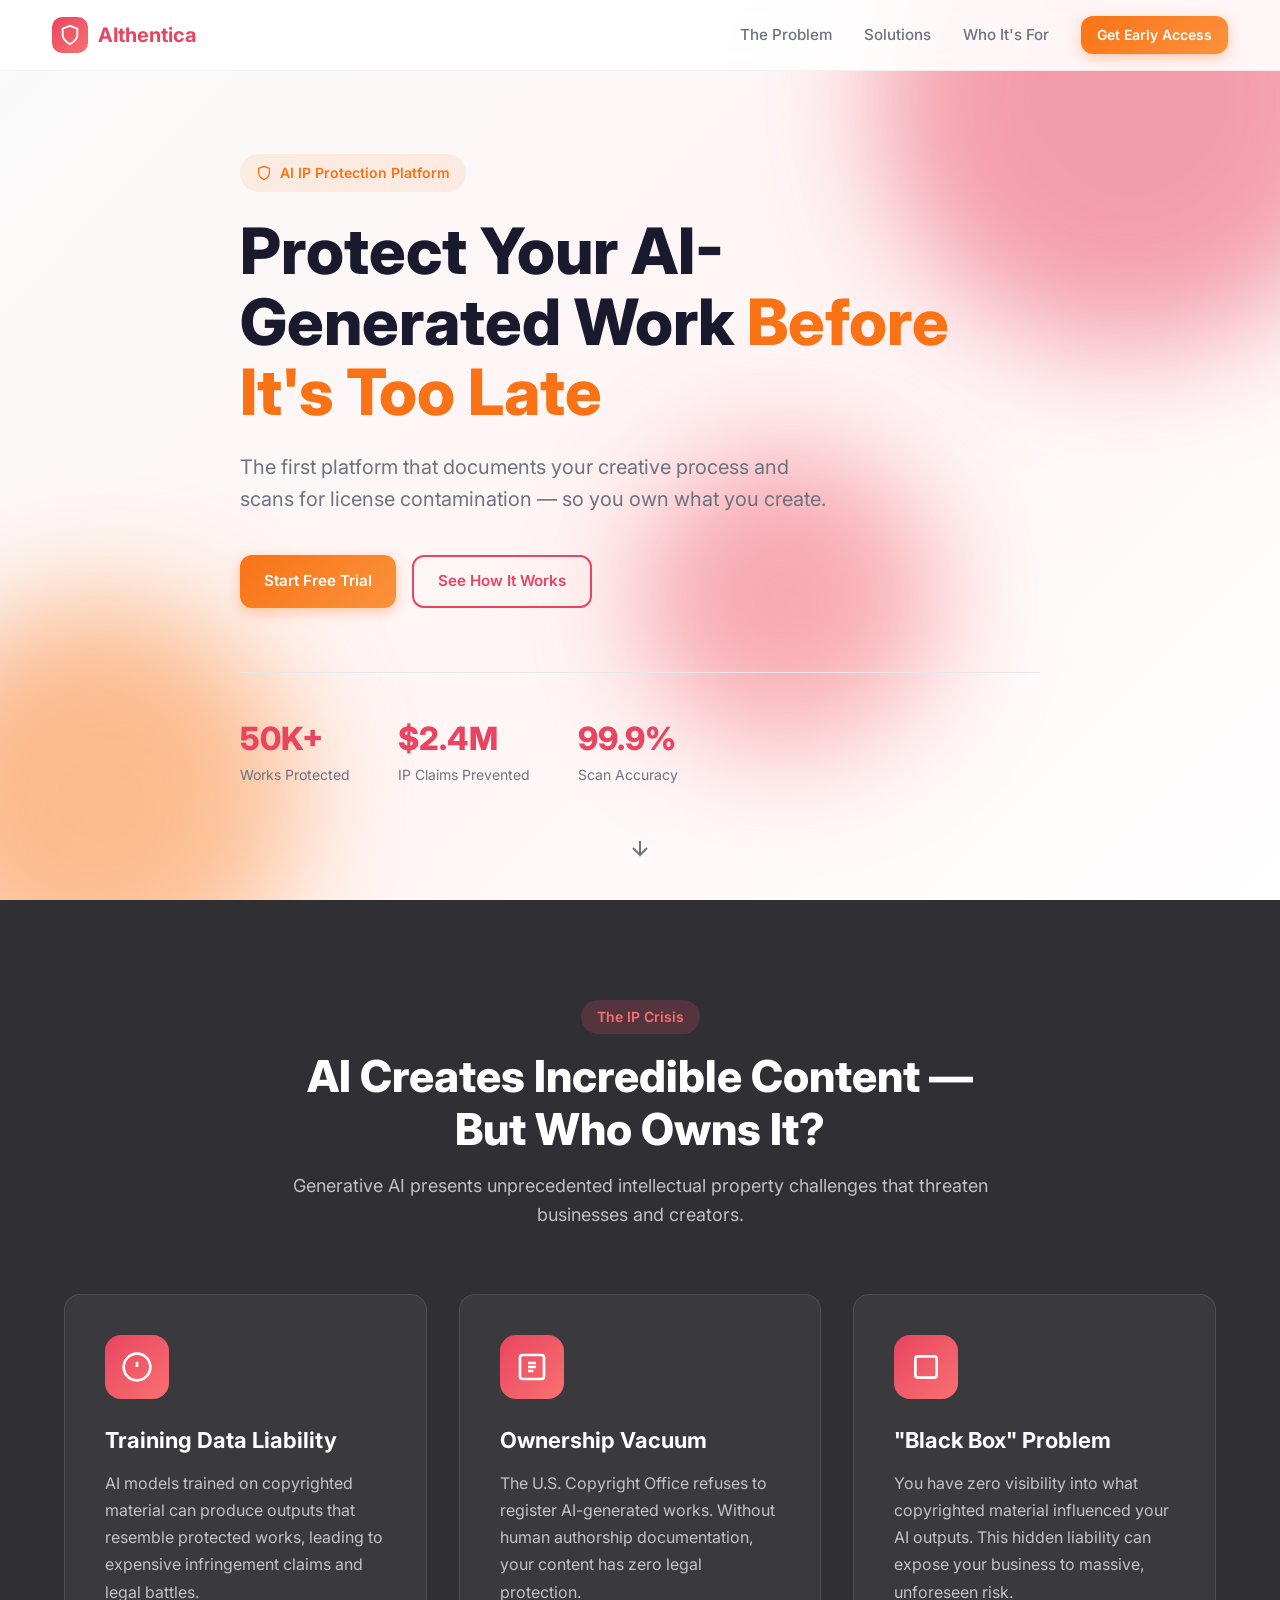
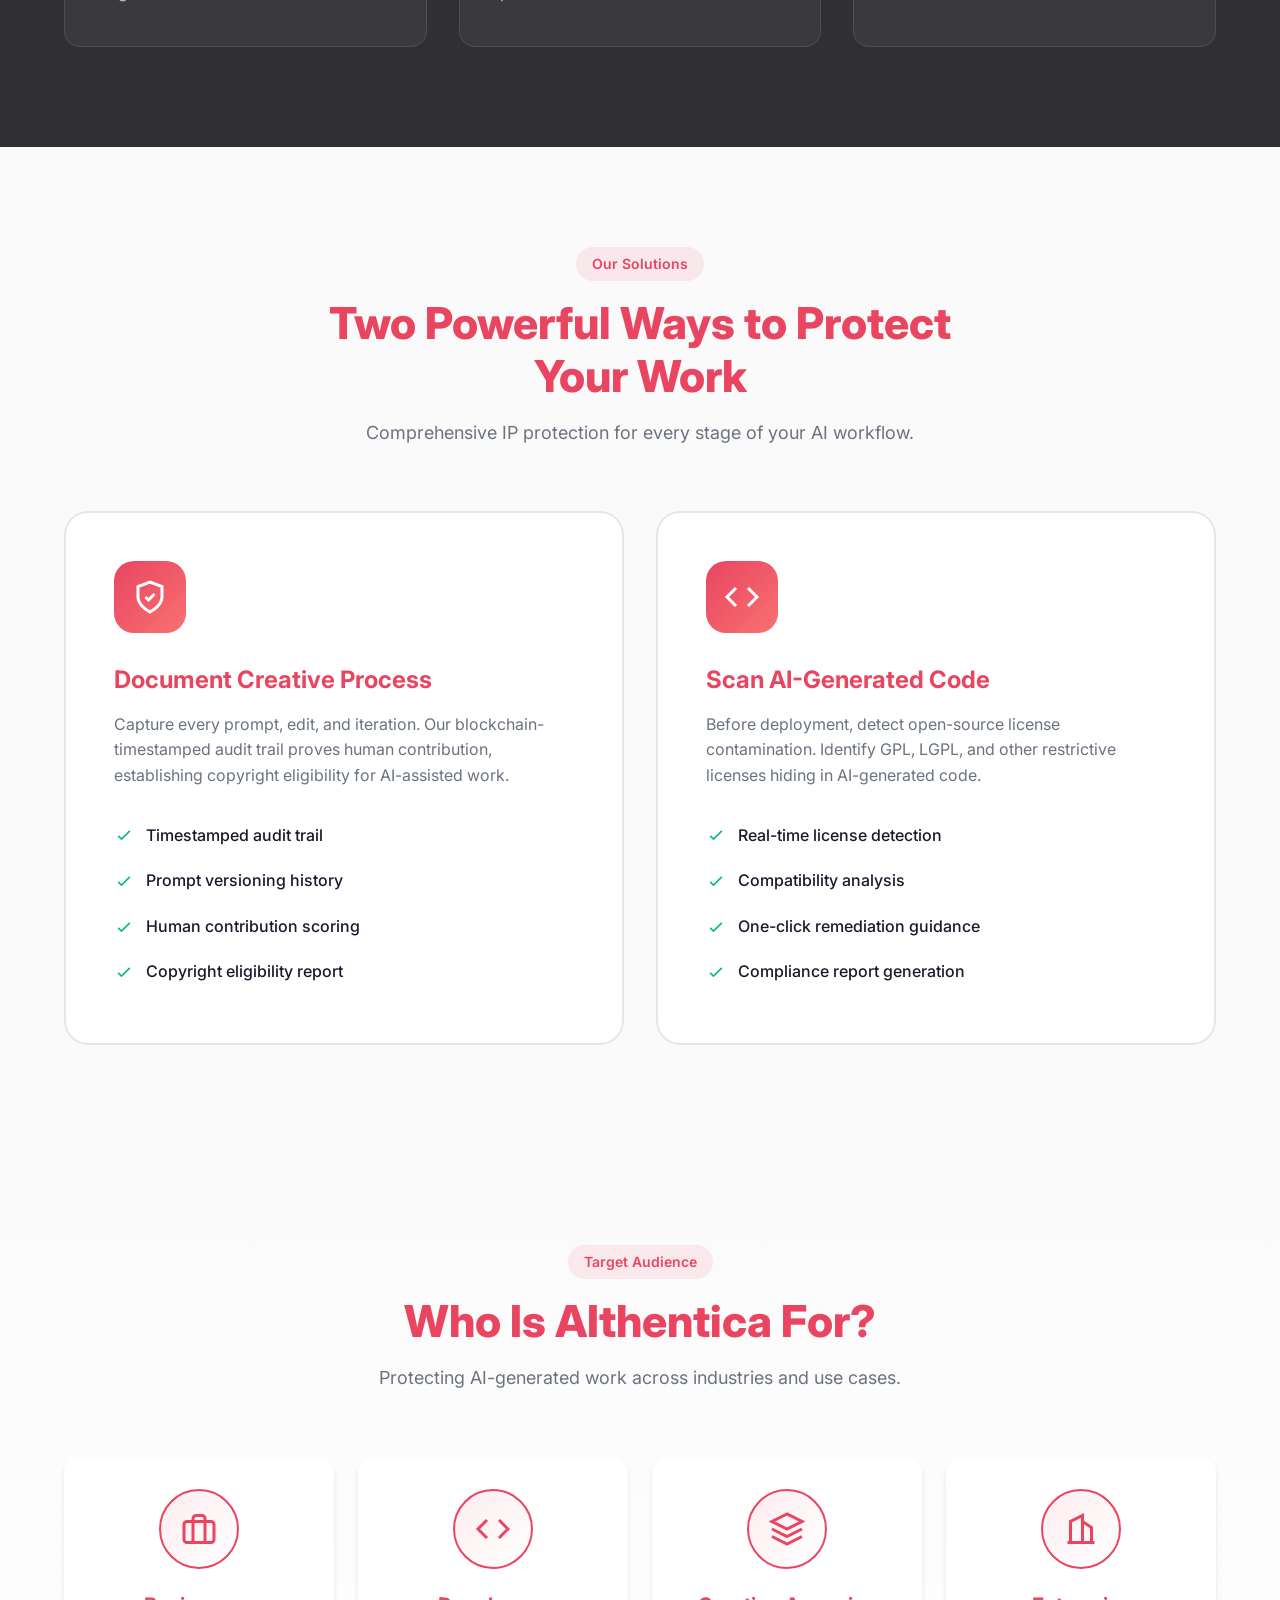
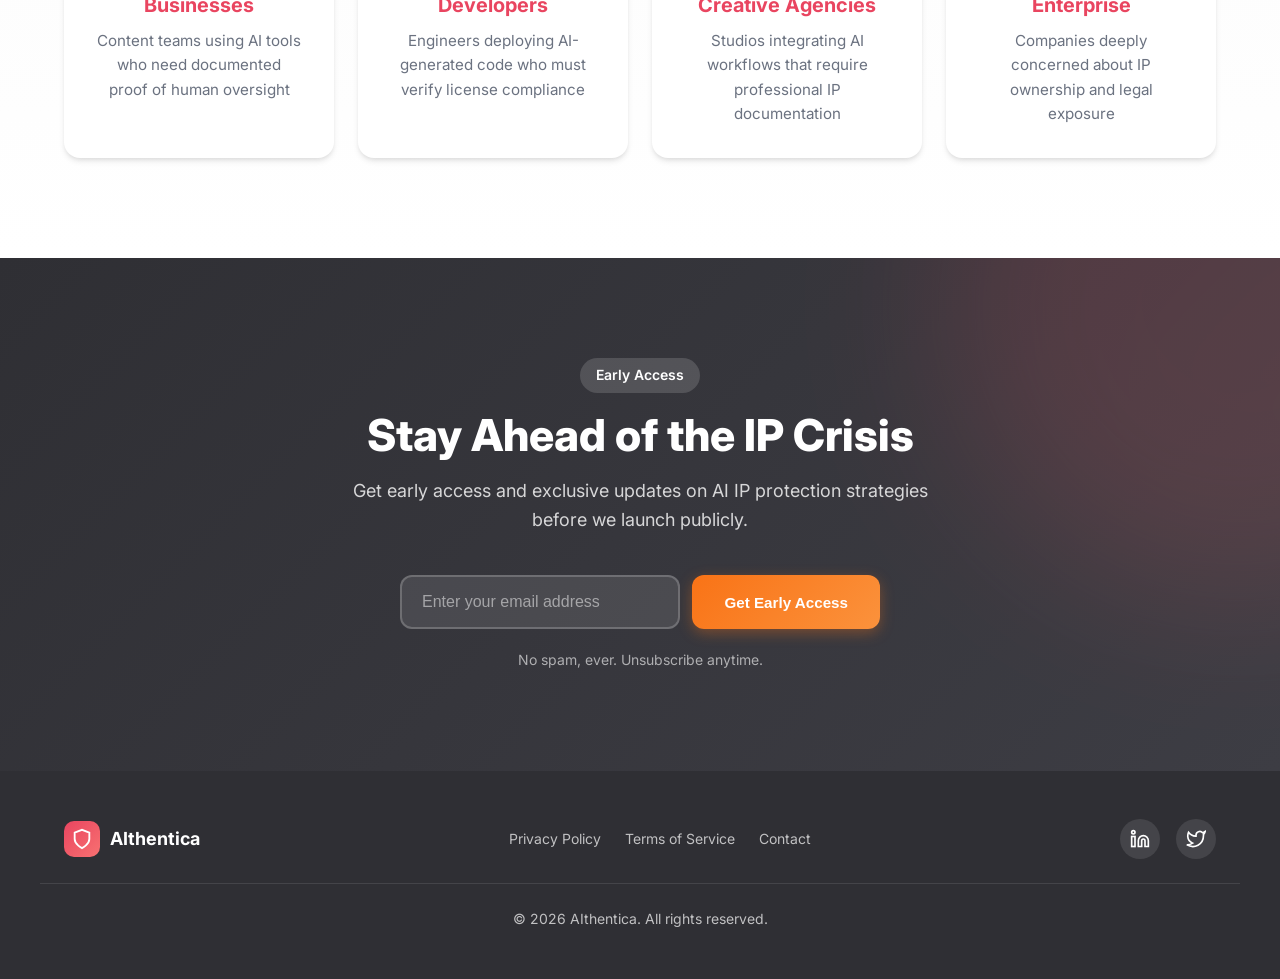
==== index.html @ 1d824475 "Adjust padding in .nav-inner class" ====
<!doctype html>
<html lang="en">
    <head>
        <meta charset="UTF-8" />
        <meta name="viewport" content="width=device-width, initial-scale=1.0" />
        <title>Protect Your AI-Generated Work | AIthentica</title>
        <meta
            name="description"
            content="The first platform that documents your creative process and scans for license contamination - so you own what you create."
        />
        <link rel="preconnect" href="https://fonts.googleapis.com" />
        <link rel="preconnect" href="https://fonts.gstatic.com" crossorigin />
        <link
            href="https://fonts.googleapis.com/css2?family=Inter:wght@400;500;600;700;800&display=swap"
            rel="stylesheet"
        />
        <style>
            *,
            *::before,
            *::after {
                margin: 0;
                padding: 0;
                box-sizing: border-box;
            }

            :root {
                --primary: #e94560;
                --secondary: #f97316;
                --accent: #f97316;
                --accent-hover: #ea580c;
                --accent-light: rgba(249, 115, 22, 0.1);
                --bg: #fafafa;
                --bg-alt: #2f2f34;
                --surface: #ffffff;
                --text: #1a1a2e;
                --text-secondary: #6b7280;
                --success: #10b981;
                --gray-100: #f3f4f6;
                --gray-200: #e5e7eb;
                --gray-300: #d1d5db;
                --shadow-sm: 0 1px 2px rgba(0, 0, 0, 0.05);
                --shadow-md:
                    0 4px 6px -1px rgba(0, 0, 0, 0.1),
                    0 2px 4px -1px rgba(0, 0, 0, 0.06);
                --shadow-lg:
                    0 10px 15px -3px rgba(0, 0, 0, 0.1),
                    0 4px 6px -2px rgba(0, 0, 0, 0.05);
                --shadow-xl:
                    0 20px 25px -5px rgba(0, 0, 0, 0.1),
                    0 10px 10px -5px rgba(0, 0, 0, 0.04);
                --radius: 12px;
                --radius-lg: 16px;
                --radius-xl: 24px;
            }

            html {
                scroll-behavior: smooth;
            }

            body {
                font-family:
                    "Inter",
                    system-ui,
                    -apple-system,
                    sans-serif;
                background: var(--bg);
                color: var(--text);
                line-height: 1.6;
                overflow-x: hidden;
            }

            .container {
                max-width: 1200px;
                margin: 0 auto;
                padding: 0 24px;
            }

            /* Navigation */
            .nav {
                position: fixed;
                top: 0;
                left: 0;
                right: 0;
                z-index: 100;
                background: rgba(255, 255, 255, 0.9);
                backdrop-filter: blur(10px);
                border-bottom: 1px solid rgba(0, 0, 0, 0.05);
                transition: all 0.3s ease;
            }

            .nav.scrolled {
                box-shadow: var(--shadow-md);
            }

            .nav-inner {
                display: flex;
                align-items: center;
                justify-content: space-between;
                padding: 16px 12px;
            }

            .logo {
                display: flex;
                align-items: center;
                gap: 10px;
                font-weight: 700;
                font-size: 1.25rem;
                color: var(--primary);
                text-decoration: none;
            }

            .logo-icon {
                width: 36px;
                height: 36px;
                background: linear-gradient(135deg, #e94560, #f87171);
                border-radius: 10px;
                display: flex;
                align-items: center;
                justify-content: center;
            }

            .logo-icon svg {
                width: 22px;
                height: 22px;
                color: white;
            }

            .nav-links {
                display: flex;
                align-items: center;
                gap: 32px;
            }

            .nav-link {
                color: var(--text-secondary);
                text-decoration: none;
                font-weight: 500;
                font-size: 0.95rem;
                transition: color 0.2s;
            }

            .nav-link:hover {
                color: var(--primary);
            }

            .btn {
                display: inline-flex;
                align-items: center;
                justify-content: center;
                gap: 8px;
                padding: 12px 24px;
                border-radius: var(--radius);
                font-weight: 600;
                font-size: 0.95rem;
                text-decoration: none;
                cursor: pointer;
                border: none;
                transition: all 0.2s ease;
            }

            .btn-primary {
                background: linear-gradient(135deg, #f97316, #fb923c);
                color: white;
                box-shadow: 0 4px 14px rgba(249, 115, 22, 0.35);
            }

            .btn-primary:hover {
                background: linear-gradient(135deg, #ea580c, #f97316);
                transform: translateY(-2px);
                box-shadow: 0 6px 20px rgba(249, 115, 22, 0.4);
            }

            .btn-secondary {
                background: transparent;
                color: #e94560;
                border: 2px solid #e94560;
            }

            .btn-secondary:hover {
                background: #e94560;
                color: white;
            }

            .btn-sm {
                padding: 8px 16px;
                font-size: 0.875rem;
            }

            /* Hero Section */
            .hero {
                min-height: 100vh;
                display: flex;
                align-items: center;
                position: relative;
                padding: 120px 0 80px;
                background: linear-gradient(
                    135deg,
                    var(--bg) 0%,
                    #fff5f5 50%,
                    #fff 100%
                );
                overflow: hidden;
            }

            .hero-bg-shapes {
                position: absolute;
                inset: 0;
                overflow: hidden;
                pointer-events: none;
            }

            .hero-shape {
                position: absolute;
                border-radius: 50%;
                filter: blur(60px);
                opacity: 0.5;
                animation: float 8s ease-in-out infinite;
            }

            .hero-shape-1 {
                width: 500px;
                height: 500px;
                background: #e94560;
                top: -150px;
                right: -100px;
                animation-delay: 0s;
            }

            .hero-shape-2 {
                width: 400px;
                height: 400px;
                background: linear-gradient(135deg, #f97316, #fb923c);
                bottom: -100px;
                left: -100px;
                animation-delay: -4s;
            }

            .hero-shape-3 {
                width: 300px;
                height: 300px;
                background: linear-gradient(135deg, #e94560, #f87171);
                top: 50%;
                left: 50%;
                animation-delay: -2s;
            }

            @keyframes float {
                0%,
                100% {
                    transform: translate(0, 0) scale(1);
                }
                50% {
                    transform: translate(20px, -20px) scale(1.05);
                }
            }

            .hero-content {
                position: relative;
                z-index: 1;
                max-width: 800px;
            }

            .hero-badge {
                display: inline-flex;
                align-items: center;
                gap: 8px;
                padding: 8px 16px;
                background: rgba(249, 115, 22, 0.1);
                color: #f97316;
                border-radius: 100px;
                font-weight: 600;
                font-size: 0.875rem;
                margin-bottom: 24px;
            }

            .hero-title {
                font-size: clamp(2.5rem, 5vw, 4rem);
                font-weight: 800;
                line-height: 1.1;
                margin-bottom: 24px;
                color: var(--text);
            }

            .hero-title .highlight {
                color: #f97316;
                position: relative;
            }

            .hero-subtitle {
                font-size: 1.25rem;
                color: var(--text-secondary);
                margin-bottom: 40px;
                max-width: 600px;
            }

            .hero-actions {
                display: flex;
                gap: 16px;
                flex-wrap: wrap;
            }

            .hero-stats {
                display: flex;
                gap: 48px;
                margin-top: 64px;
                padding-top: 40px;
                border-top: 1px solid var(--gray-200);
            }

            .stat {
                text-align: left;
            }

            .stat-value {
                font-size: 2rem;
                font-weight: 800;
                color: var(--primary);
            }

            .stat-label {
                font-size: 0.875rem;
                color: var(--text-secondary);
            }

            .scroll-indicator {
                position: absolute;
                bottom: 40px;
                left: 50%;
                transform: translateX(-50%);
                display: flex;
                flex-direction: column;
                align-items: center;
                gap: 8px;
                color: var(--text-secondary);
                font-size: 0.875rem;
                animation: bounce 2s infinite;
            }

            @keyframes bounce {
                0%,
                100% {
                    transform: translateX(-50%) translateY(0);
                }
                50% {
                    transform: translateX(-50%) translateY(10px);
                }
            }

            /* Section Styles */
            .section {
                padding: 100px 0;
            }

            .section-header {
                text-align: center;
                max-width: 700px;
                margin: 0 auto 64px;
            }

            .section-label {
                display: inline-block;
                padding: 6px 16px;
                background: rgba(233, 69, 96, 0.1);
                color: #e94560;
                border-radius: 100px;
                font-weight: 600;
                font-size: 0.875rem;
                margin-bottom: 16px;
            }

            .section-title {
                font-size: clamp(2rem, 4vw, 2.75rem);
                font-weight: 800;
                color: var(--primary);
                margin-bottom: 16px;
                line-height: 1.2;
            }

            .section-desc {
                font-size: 1.125rem;
                color: var(--text-secondary);
            }

            /* Problem Section */
            .problems-section {
                background: var(--bg-alt);
                color: white;
            }

            .problems-section .section-label {
                background: rgba(233, 69, 96, 0.2);
                color: #f87171;
            }

            .problems-section .section-title {
                color: white;
            }

            .problems-section .section-desc {
                color: rgba(255, 255, 255, 0.7);
            }

            .problems-grid {
                display: grid;
                grid-template-columns: repeat(auto-fit, minmax(300px, 1fr));
                gap: 32px;
            }

            .problem-card {
                background: rgba(255, 255, 255, 0.05);
                border: 1px solid rgba(255, 255, 255, 0.1);
                border-radius: var(--radius-lg);
                padding: 40px;
                transition: all 0.3s ease;
            }

            .problem-card:hover {
                background: rgba(255, 255, 255, 0.1);
                transform: translateY(-4px);
            }

            .problem-icon {
                width: 64px;
                height: 64px;
                background: linear-gradient(135deg, #e94560, #f87171);
                border-radius: 16px;
                display: flex;
                align-items: center;
                justify-content: center;
                margin-bottom: 24px;
            }

            .problem-icon svg {
                width: 32px;
                height: 32px;
                color: white;
            }

            .problem-card h3 {
                font-size: 1.375rem;
                font-weight: 700;
                margin-bottom: 12px;
            }

            .problem-card p {
                color: rgba(255, 255, 255, 0.7);
                font-size: 1rem;
                line-height: 1.7;
            }

            /* Solution Section */
            .solutions-grid {
                display: grid;
                grid-template-columns: repeat(auto-fit, minmax(480px, 1fr));
                gap: 32px;
            }

            .solution-card {
                background: var(--surface);
                border: 2px solid var(--gray-200);
                border-radius: var(--radius-xl);
                padding: 48px;
                transition: all 0.3s ease;
            }

            .solution-card:hover {
                border-color: #e94560;
                transform: translateY(-4px);
                box-shadow: var(--shadow-xl);
            }

            .solution-icon {
                width: 72px;
                height: 72px;
                background: linear-gradient(135deg, #e94560, #f87171);
                border-radius: 20px;
                display: flex;
                align-items: center;
                justify-content: center;
                margin-bottom: 28px;
            }

            .solution-icon svg {
                width: 36px;
                height: 36px;
                color: white;
            }

            .solution-card h3 {
                font-size: 1.5rem;
                font-weight: 700;
                color: var(--primary);
                margin-bottom: 12px;
            }

            .solution-card > p {
                color: var(--text-secondary);
                font-size: 1rem;
                margin-bottom: 24px;
            }

            .solution-features {
                list-style: none;
            }

            .solution-features li {
                display: flex;
                align-items: center;
                gap: 12px;
                padding: 10px 0;
                color: var(--text);
                font-weight: 500;
            }

            .solution-features li svg {
                width: 20px;
                height: 20px;
                color: var(--success);
                flex-shrink: 0;
            }

            /* Who It's For Section */
            .audience-section {
                background: linear-gradient(180deg, var(--bg) 0%, #fff 100%);
            }

            .audience-grid {
                display: grid;
                grid-template-columns: repeat(auto-fit, minmax(250px, 1fr));
                gap: 24px;
            }

            .audience-card {
                background: var(--surface);
                border-radius: var(--radius-lg);
                padding: 32px;
                text-align: center;
                box-shadow: var(--shadow-md);
                transition: all 0.3s ease;
            }

            .audience-card:hover {
                transform: translateY(-4px);
                box-shadow: var(--shadow-xl);
            }

            .audience-icon {
                width: 80px;
                height: 80px;
                background: linear-gradient(
                    135deg,
                    rgba(233, 69, 96, 0.1),
                    #fff
                );
                border-radius: 50%;
                display: flex;
                align-items: center;
                justify-content: center;
                margin: 0 auto 20px;
                border: 2px solid #e94560;
            }

            .audience-icon svg {
                width: 36px;
                height: 36px;
                color: #e94560;
            }

            .audience-card h3 {
                font-size: 1.25rem;
                font-weight: 700;
                color: var(--primary);
                margin-bottom: 8px;
            }

            .audience-card p {
                color: var(--text-secondary);
                font-size: 0.95rem;
            }

            /* Subscription Section */
            .subscription-section {
                background: linear-gradient(
                    135deg,
                    var(--bg-alt) 0%,
                    #3d3d44 100%
                );
                color: white;
                position: relative;
                overflow: hidden;
            }

            .subscription-section::before {
                content: "";
                position: absolute;
                top: -50%;
                right: -20%;
                width: 600px;
                height: 600px;
                background: linear-gradient(135deg, #e94560, #f87171);
                border-radius: 50%;
                opacity: 0.15;
                filter: blur(80px);
            }

            .subscription-content {
                position: relative;
                z-index: 1;
                max-width: 600px;
                margin: 0 auto;
                text-align: center;
            }

            .subscription-section .section-title {
                color: white;
            }

            .subscription-section .section-desc {
                color: rgba(255, 255, 255, 0.8);
                margin-bottom: 40px;
            }

            .subscribe-form {
                display: flex;
                gap: 12px;
                max-width: 480px;
                margin: 0 auto 20px;
            }

            .subscribe-form input {
                flex: 1;
                padding: 16px 20px;
                border: 2px solid rgba(255, 255, 255, 0.2);
                border-radius: var(--radius);
                background: rgba(255, 255, 255, 0.1);
                color: white;
                font-size: 1rem;
                outline: none;
                transition: all 0.2s;
            }

            .subscribe-form input::placeholder {
                color: rgba(255, 255, 255, 0.5);
            }

            .subscribe-form input:focus {
                border-color: #e94560;
                background: rgba(255, 255, 255, 0.15);
            }

            .subscribe-form button {
                padding: 16px 32px;
                white-space: nowrap;
            }

            .privacy-note {
                font-size: 0.875rem;
                color: rgba(255, 255, 255, 0.6);
            }

            .form-success {
                display: none;
                align-items: center;
                justify-content: center;
                gap: 12px;
                padding: 20px;
                background: rgba(16, 185, 129, 0.2);
                border-radius: var(--radius);
                color: var(--success);
                font-weight: 600;
            }

            .form-success.show {
                display: flex;
            }

            .form-success svg {
                width: 24px;
                height: 24px;
            }

            /* Footer */
            .footer {
                background: var(--bg-alt);
                color: rgba(255, 255, 255, 0.7);
                padding: 48px 0;
            }

            .footer-inner {
                display: flex;
                align-items: center;
                justify-content: space-between;
                flex-wrap: wrap;
                gap: 24px;
            }

            .footer-logo {
                display: flex;
                align-items: center;
                gap: 10px;
                font-weight: 700;
                font-size: 1.125rem;
                color: white;
            }

            .footer-links {
                display: flex;
                gap: 24px;
            }

            .footer-links a {
                color: rgba(255, 255, 255, 0.7);
                text-decoration: none;
                font-size: 0.875rem;
                transition: color 0.2s;
            }

            .footer-links a:hover {
                color: white;
            }

            .social-links {
                display: flex;
                gap: 16px;
            }

            .social-links a {
                width: 40px;
                height: 40px;
                border-radius: 50%;
                background: rgba(255, 255, 255, 0.1);
                display: flex;
                align-items: center;
                justify-content: center;
                color: white;
                transition: all 0.2s;
            }

            .social-links a:hover {
                background: linear-gradient(135deg, #e94560, #f87171);
                transform: translateY(-2px);
            }

            .social-links svg {
                width: 20px;
                height: 20px;
            }

            /* Animations */
            .fade-in {
                opacity: 0;
                transform: translateY(30px);
                transition:
                    opacity 0.6s ease,
                    transform 0.6s ease;
            }

            .fade-in.visible {
                opacity: 1;
                transform: translateY(0);
            }

            .stagger-1 {
                transition-delay: 0.1s;
            }
            .stagger-2 {
                transition-delay: 0.2s;
            }
            .stagger-3 {
                transition-delay: 0.3s;
            }
            .stagger-4 {
                transition-delay: 0.4s;
            }

            /* Responsive */
            @media (max-width: 768px) {
                .nav-links {
                    display: none;
                }

                .hero-stats {
                    flex-direction: column;
                    gap: 24px;
                }

                .hero-actions {
                    flex-direction: column;
                }

                .solutions-grid {
                    grid-template-columns: 1fr;
                }

                .subscribe-form {
                    flex-direction: column;
                }

                .footer-inner {
                    flex-direction: column;
                    text-align: center;
                }

                .section {
                    padding: 60px 0;
                }
            }

            @media (prefers-reduced-motion: reduce) {
                *,
                *::before,
                *::after {
                    animation-duration: 0.01ms !important;
                    animation-iteration-count: 1 !important;
                    transition-duration: 0.01ms !important;
                }
            }
        </style>
    </head>
    <body>
        <!-- Navigation -->
        <nav class="nav" id="nav">
            <div class="container nav-inner">
                <a href="#" class="logo">
                    <div class="logo-icon">
                        <svg
                            viewBox="0 0 24 24"
                            fill="none"
                            stroke="currentColor"
                            stroke-width="2"
                        >
                            <path
                                d="M12 22s8-4 8-10V5l-8-3-8 3v7c0 6 8 10 8 10z"
                            />
                        </svg>
                    </div>
                    <span>AIthentica</span>
                </a>
                <div class="nav-links">
                    <a href="#problems" class="nav-link">The Problem</a>
                    <a href="#solutions" class="nav-link">Solutions</a>
                    <a href="#audience" class="nav-link">Who It's For</a>
                    <a href="#subscribe" class="btn btn-primary btn-sm"
                        >Get Early Access</a
                    >
                </div>
            </div>
        </nav>

        <!-- Hero Section -->
        <section class="hero">
            <div class="hero-bg-shapes">
                <div class="hero-shape hero-shape-1"></div>
                <div class="hero-shape hero-shape-2"></div>
                <div class="hero-shape hero-shape-3"></div>
            </div>
            <div class="container">
                <div class="hero-content">
                    <div class="hero-badge fade-in">
                        <svg
                            width="16"
                            height="16"
                            viewBox="0 0 24 24"
                            fill="none"
                            stroke="currentColor"
                            stroke-width="2"
                        >
                            <path
                                d="M12 22s8-4 8-10V5l-8-3-8 3v7c0 6 8 10 8 10z"
                            />
                        </svg>
                        AI IP Protection Platform
                    </div>
                    <h1 class="hero-title fade-in stagger-1">
                        Protect Your AI-Generated Work
                        <span class="highlight">Before It's Too Late</span>
                    </h1>
                    <p class="hero-subtitle fade-in stagger-2">
                        The first platform that documents your creative process
                        and scans for license contamination — so you own what
                        you create.
                    </p>
                    <div class="hero-actions fade-in stagger-3">
                        <a href="#subscribe" class="btn btn-primary"
                            >Start Free Trial</a
                        >
                        <a href="#solutions" class="btn btn-secondary"
                            >See How It Works</a
                        >
                    </div>
                    <div class="hero-stats fade-in stagger-4">
                        <div class="stat">
                            <div class="stat-value">50K+</div>
                            <div class="stat-label">Works Protected</div>
                        </div>
                        <div class="stat">
                            <div class="stat-value">$2.4M</div>
                            <div class="stat-label">IP Claims Prevented</div>
                        </div>
                        <div class="stat">
                            <div class="stat-value">99.9%</div>
                            <div class="stat-label">Scan Accuracy</div>
                        </div>
                    </div>
                </div>
            </div>
            <div class="scroll-indicator">
                <svg
                    width="24"
                    height="24"
                    viewBox="0 0 24 24"
                    fill="none"
                    stroke="currentColor"
                    stroke-width="2"
                >
                    <path d="M12 5v14M5 12l7 7 7-7" />
                </svg>
            </div>
        </section>

        <!-- Problem Section -->
        <section class="section problems-section" id="problems">
            <div class="container">
                <div class="section-header">
                    <span class="section-label">The IP Crisis</span>
                    <h2 class="section-title">
                        AI Creates Incredible Content — But Who Owns It?
                    </h2>
                    <p class="section-desc">
                        Generative AI presents unprecedented intellectual
                        property challenges that threaten businesses and
                        creators.
                    </p>
                </div>
                <div class="problems-grid">
                    <div class="problem-card fade-in stagger-1">
                        <div class="problem-icon">
                            <svg
                                viewBox="0 0 24 24"
                                fill="none"
                                stroke="currentColor"
                                stroke-width="2"
                            >
                                <circle cx="12" cy="12" r="10" />
                                <path d="M12 8v4M12 16h.01" />
                            </svg>
                        </div>
                        <h3>Training Data Liability</h3>
                        <p>
                            AI models trained on copyrighted material can
                            produce outputs that resemble protected works,
                            leading to expensive infringement claims and legal
                            battles.
                        </p>
                    </div>
                    <div class="problem-card fade-in stagger-2">
                        <div class="problem-icon">
                            <svg
                                viewBox="0 0 24 24"
                                fill="none"
                                stroke="currentColor"
                                stroke-width="2"
                            >
                                <rect
                                    x="3"
                                    y="3"
                                    width="18"
                                    height="18"
                                    rx="2"
                                />
                                <path d="M9 9h6M9 12h6M9 15h4" />
                            </svg>
                        </div>
                        <h3>Ownership Vacuum</h3>
                        <p>
                            The U.S. Copyright Office refuses to register
                            AI-generated works. Without human authorship
                            documentation, your content has zero legal
                            protection.
                        </p>
                    </div>
                    <div class="problem-card fade-in stagger-3">
                        <div class="problem-icon">
                            <svg
                                viewBox="0 0 24 24"
                                fill="none"
                                stroke="currentColor"
                                stroke-width="2"
                            >
                                <rect
                                    x="4"
                                    y="4"
                                    width="16"
                                    height="16"
                                    rx="2"
                                />
                                <path
                                    d="M9 9h.01M15 9h.01M9 15h.01M15 15h.01"
                                />
                            </svg>
                        </div>
                        <h3>"Black Box" Problem</h3>
                        <p>
                            You have zero visibility into what copyrighted
                            material influenced your AI outputs. This hidden
                            liability can expose your business to massive,
                            unforeseen risk.
                        </p>
                    </div>
                </div>
            </div>
        </section>

        <!-- Solution Section -->
        <section class="section" id="solutions">
            <div class="container">
                <div class="section-header">
                    <span class="section-label">Our Solutions</span>
                    <h2 class="section-title">
                        Two Powerful Ways to Protect Your Work
                    </h2>
                    <p class="section-desc">
                        Comprehensive IP protection for every stage of your AI
                        workflow.
                    </p>
                </div>
                <div class="solutions-grid">
                    <div class="solution-card fade-in stagger-1">
                        <div class="solution-icon">
                            <svg
                                viewBox="0 0 24 24"
                                fill="none"
                                stroke="currentColor"
                                stroke-width="2"
                            >
                                <path
                                    d="M12 22s8-4 8-10V5l-8-3-8 3v7c0 6 8 10 8 10z"
                                />
                                <path d="M9 12l2 2 4-4" />
                            </svg>
                        </div>
                        <h3>Document Creative Process</h3>
                        <p>
                            Capture every prompt, edit, and iteration. Our
                            blockchain-timestamped audit trail proves human
                            contribution, establishing copyright eligibility for
                            AI-assisted work.
                        </p>
                        <ul class="solution-features">
                            <li>
                                <svg
                                    viewBox="0 0 24 24"
                                    fill="none"
                                    stroke="currentColor"
                                    stroke-width="2"
                                >
                                    <path d="M5 13l4 4L19 7" />
                                </svg>
                                Timestamped audit trail
                            </li>
                            <li>
                                <svg
                                    viewBox="0 0 24 24"
                                    fill="none"
                                    stroke="currentColor"
                                    stroke-width="2"
                                >
                                    <path d="M5 13l4 4L19 7" />
                                </svg>
                                Prompt versioning history
                            </li>
                            <li>
                                <svg
                                    viewBox="0 0 24 24"
                                    fill="none"
                                    stroke="currentColor"
                                    stroke-width="2"
                                >
                                    <path d="M5 13l4 4L19 7" />
                                </svg>
                                Human contribution scoring
                            </li>
                            <li>
                                <svg
                                    viewBox="0 0 24 24"
                                    fill="none"
                                    stroke="currentColor"
                                    stroke-width="2"
                                >
                                    <path d="M5 13l4 4L19 7" />
                                </svg>
                                Copyright eligibility report
                            </li>
                        </ul>
                    </div>
                    <div class="solution-card fade-in stagger-2">
                        <div class="solution-icon">
                            <svg
                                viewBox="0 0 24 24"
                                fill="none"
                                stroke="currentColor"
                                stroke-width="2"
                            >
                                <polyline points="16 18 22 12 16 6" />
                                <polyline points="8 6 2 12 8 18" />
                            </svg>
                        </div>
                        <h3>Scan AI-Generated Code</h3>
                        <p>
                            Before deployment, detect open-source license
                            contamination. Identify GPL, LGPL, and other
                            restrictive licenses hiding in AI-generated code.
                        </p>
                        <ul class="solution-features">
                            <li>
                                <svg
                                    viewBox="0 0 24 24"
                                    fill="none"
                                    stroke="currentColor"
                                    stroke-width="2"
                                >
                                    <path d="M5 13l4 4L19 7" />
                                </svg>
                                Real-time license detection
                            </li>
                            <li>
                                <svg
                                    viewBox="0 0 24 24"
                                    fill="none"
                                    stroke="currentColor"
                                    stroke-width="2"
                                >
                                    <path d="M5 13l4 4L19 7" />
                                </svg>
                                Compatibility analysis
                            </li>
                            <li>
                                <svg
                                    viewBox="0 0 24 24"
                                    fill="none"
                                    stroke="currentColor"
                                    stroke-width="2"
                                >
                                    <path d="M5 13l4 4L19 7" />
                                </svg>
                                One-click remediation guidance
                            </li>
                            <li>
                                <svg
                                    viewBox="0 0 24 24"
                                    fill="none"
                                    stroke="currentColor"
                                    stroke-width="2"
                                >
                                    <path d="M5 13l4 4L19 7" />
                                </svg>
                                Compliance report generation
                            </li>
                        </ul>
                    </div>
                </div>
            </div>
        </section>

        <!-- Who It's For Section -->
        <section class="section audience-section" id="audience">
            <div class="container">
                <div class="section-header">
                    <span class="section-label">Target Audience</span>
                    <h2 class="section-title">Who Is AIthentica For?</h2>
                    <p class="section-desc">
                        Protecting AI-generated work across industries and use
                        cases.
                    </p>
                </div>
                <div class="audience-grid">
                    <div class="audience-card fade-in stagger-1">
                        <div class="audience-icon">
                            <svg
                                viewBox="0 0 24 24"
                                fill="none"
                                stroke="currentColor"
                                stroke-width="2"
                            >
                                <rect
                                    x="2"
                                    y="7"
                                    width="20"
                                    height="14"
                                    rx="2"
                                />
                                <path
                                    d="M16 21V5a2 2 0 0 0-2-2h-4a2 2 0 0 0-2 2v16"
                                />
                            </svg>
                        </div>
                        <h3>Businesses</h3>
                        <p>
                            Content teams using AI tools who need documented
                            proof of human oversight
                        </p>
                    </div>
                    <div class="audience-card fade-in stagger-2">
                        <div class="audience-icon">
                            <svg
                                viewBox="0 0 24 24"
                                fill="none"
                                stroke="currentColor"
                                stroke-width="2"
                            >
                                <polyline points="16 18 22 12 16 6" />
                                <polyline points="8 6 2 12 8 18" />
                            </svg>
                        </div>
                        <h3>Developers</h3>
                        <p>
                            Engineers deploying AI-generated code who must
                            verify license compliance
                        </p>
                    </div>
                    <div class="audience-card fade-in stagger-3">
                        <div class="audience-icon">
                            <svg
                                viewBox="0 0 24 24"
                                fill="none"
                                stroke="currentColor"
                                stroke-width="2"
                            >
                                <path d="M12 2L2 7l10 5 10-5-10-5z" />
                                <path d="M2 17l10 5 10-5" />
                                <path d="M2 12l10 5 10-5" />
                            </svg>
                        </div>
                        <h3>Creative Agencies</h3>
                        <p>
                            Studios integrating AI workflows that require
                            professional IP documentation
                        </p>
                    </div>
                    <div class="audience-card fade-in stagger-4">
                        <div class="audience-icon">
                            <svg
                                viewBox="0 0 24 24"
                                fill="none"
                                stroke="currentColor"
                                stroke-width="2"
                            >
                                <path d="M3 21h18" />
                                <path d="M5 21V7l8-4v18" />
                                <path d="M19 21V11l-6-4" />
                                <path d="M9 9h.01M9 13h.01M9 17h.01" />
                            </svg>
                        </div>
                        <h3>Enterprise</h3>
                        <p>
                            Companies deeply concerned about IP ownership and
                            legal exposure
                        </p>
                    </div>
                </div>
            </div>
        </section>

        <!-- Subscription Section -->
        <section class="section subscription-section" id="subscribe">
            <div class="container">
                <div class="subscription-content">
                    <span
                        class="section-label"
                        style="
                            background: rgba(255, 255, 255, 0.15);
                            color: white;
                        "
                        >Early Access</span
                    >
                    <h2 class="section-title">Stay Ahead of the IP Crisis</h2>
                    <p class="section-desc">
                        Get early access and exclusive updates on AI IP
                        protection strategies before we launch publicly.
                    </p>
                    <form class="subscribe-form" id="subscribeForm">
                        <input
                            type="email"
                            placeholder="Enter your email address"
                            required
                            id="emailInput"
                        />
                        <button type="submit" class="btn btn-primary">
                            Get Early Access
                        </button>
                    </form>
                    <div class="form-success" id="formSuccess">
                        <svg
                            viewBox="0 0 24 24"
                            fill="none"
                            stroke="currentColor"
                            stroke-width="2"
                        >
                            <path d="M22 11.08V12a10 10 0 1 1-5.93-9.14" />
                            <path d="M22 4L12 14.01l-3-3" />
                        </svg>
                        You're on the list! We'll be in touch soon.
                    </div>
                    <p class="privacy-note">
                        No spam, ever. Unsubscribe anytime.
                    </p>
                </div>
            </div>
        </section>

        <!-- Footer -->
        <footer class="footer">
            <div class="container footer-inner">
                <div class="footer-logo">
                    <div class="logo-icon">
                        <svg
                            viewBox="0 0 24 24"
                            fill="none"
                            stroke="currentColor"
                            stroke-width="2"
                        >
                            <path
                                d="M12 22s8-4 8-10V5l-8-3-8 3v7c0 6 8 10 8 10z"
                            />
                        </svg>
                    </div>
                    <span>AIthentica</span>
                </div>
                <div class="footer-links">
                    <a href="#">Privacy Policy</a>
                    <a href="#">Terms of Service</a>
                    <a href="#">Contact</a>
                </div>
                <div class="social-links">
                    <a href="#" aria-label="LinkedIn">
                        <svg
                            viewBox="0 0 24 24"
                            fill="none"
                            stroke="currentColor"
                            stroke-width="2"
                        >
                            <path
                                d="M16 8a6 6 0 0 1 6 6v7h-4v-7a2 2 0 0 0-2-2 2 2 0 0 0-2 2v7h-4v-7a6 6 0 0 1 6-6z"
                            />
                            <rect x="2" y="9" width="4" height="12" />
                            <circle cx="4" cy="4" r="2" />
                        </svg>
                    </a>
                    <a href="#" aria-label="Twitter">
                        <svg
                            viewBox="0 0 24 24"
                            fill="none"
                            stroke="currentColor"
                            stroke-width="2"
                        >
                            <path
                                d="M23 3a10.9 10.9 0 0 1-3.14 1.53 4.48 4.48 0 0 0-7.86 3v1A10.66 10.66 0 0 1 3 4s-4 9 5 13a11.64 11.64 0 0 1-7 2c9 5 20 0 20-11.5a4.5 4.5 0 0 0-.08-.83A7.72 7.72 0 0 0 23 3z"
                            />
                        </svg>
                    </a>
                </div>
            </div>
            <div
                class="container"
                style="
                    margin-top: 24px;
                    padding-top: 24px;
                    border-top: 1px solid rgba(255, 255, 255, 0.1);
                    text-align: center;
                    font-size: 0.875rem;
                "
            >
                &copy; 2026 AIthentica. All rights reserved.
            </div>
        </footer>

        <script>
            // Navigation scroll effect
            const nav = document.getElementById("nav");
            window.addEventListener("scroll", () => {
                if (window.scrollY > 50) {
                    nav.classList.add("scrolled");
                } else {
                    nav.classList.remove("scrolled");
                }
            });

            // Scroll animations with Intersection Observer
            const fadeElements = document.querySelectorAll(".fade-in");
            const observer = new IntersectionObserver(
                (entries) => {
                    entries.forEach((entry) => {
                        if (entry.isIntersecting) {
                            entry.target.classList.add("visible");
                        }
                    });
                },
                {
                    threshold: 0.1,
                    rootMargin: "0px 0px -50px 0px",
                },
            );

            fadeElements.forEach((el) => observer.observe(el));

            // Form submission handling
            const form = document.getElementById("subscribeForm");
            const successMessage = document.getElementById("formSuccess");

            form.addEventListener("submit", (e) => {
                e.preventDefault();
                const email = document.getElementById("emailInput").value;

                // Simulate form submission
                form.style.display = "none";
                successMessage.classList.add("show");

                // Store email (in real implementation, send to backend)
                console.log("Email submitted:", email);
            });

            // Smooth scroll for anchor links
            document.querySelectorAll('a[href^="#"]').forEach((anchor) => {
                anchor.addEventListener("click", function (e) {
                    e.preventDefault();
                    const target = document.querySelector(
                        this.getAttribute("href"),
                    );
                    if (target) {
                        target.scrollIntoView({
                            behavior: "smooth",
                            block: "start",
                        });
                    }
                });
            });
        </script>

        <script>
            /**
             * Iframe 元素高亮注入脚本
             * 需要在目标网站中引入此脚本来支持跨域 iframe 高亮功能
             *
             * 使用方法：
             * 1. 将此脚本添加到目标网站的 HTML 中
             * 2. 或通过浏览器扩展、用户脚本等方式注入
             */

            (function () {
                "use strict";

                // 检查是否在 iframe 中
                if (window.self === window.top) {
                    return; // 不在 iframe 中，不执行
                }

                // 检查是否已经初始化过
                if (window.__iframeHighlightInitialized) {
                    return;
                }
                window.__iframeHighlightInitialized = true;
                console.log("Iframe 高亮脚本已加载");

                // 创建高亮覆盖层
                var overlay = document.createElement("div");
                overlay.id = "iframe-highlight-overlay";
                overlay.style.cssText =
                    "\n    position: fixed;\n    top: 0;\n    left: 0;\n    width: 100vw;\n    height: 100vh;\n    pointer-events: none;\n    z-index: 999999;\n    overflow: hidden;\n  ";

                // 创建悬停高亮框（虚线边框）
                var highlightBox = document.createElement("div");
                highlightBox.id = "iframe-highlight-box";
                highlightBox.style.cssText =
                    "\n    position: absolute;\n    border: 2px dashed #007AFF;\n    background: rgba(0, 122, 255, 0.08);\n    pointer-events: none;\n    display: none;\n    transition: all 0.1s ease;\n    box-shadow: 0 0 0 1px rgba(255, 255, 255, 0.8);\n    border-radius: 2px;\n  ";

                // 创建选中节点的常驻高亮框（实线边框）
                var selectedBox = document.createElement("div");
                selectedBox.id = "iframe-selected-box";
                selectedBox.style.cssText =
                    "\n    position: absolute;\n    border: 2px solid #007AFF;\n    pointer-events: none;\n    display: none;\n    box-shadow: 0 0 0 1px rgba(255, 255, 255, 0.9), 0 0 8px rgba(255, 107, 53, 0.4);\n    border-radius: 2px;\n    z-index: 1000000;\n  ";

                // 创建悬停标签显示
                var tagLabel = document.createElement("div");
                tagLabel.id = "iframe-tag-label";
                tagLabel.style.cssText =
                    "\n    position: absolute;\n    background: #007AFF;\n    color: white;\n    padding: 2px 6px;\n    font-size: 11px;\n    font-family: -apple-system, BlinkMacSystemFont, 'Segoe UI', Roboto, 'Helvetica Neue', Arial, sans-serif;\n    border-radius: 2px;\n    pointer-events: none;\n    display: none;\n    white-space: nowrap;\n    z-index: 1000001;\n    box-shadow: 0 2px 4px rgba(0, 0, 0, 0.3);\n    font-weight: 500;\n  ";

                // 创建选中节点标签
                var selectedLabel = document.createElement("div");
                selectedLabel.id = "iframe-selected-label";
                selectedLabel.style.cssText =
                    "\n    position: absolute;\n    background: #007AFF;\n    color: white;\n    padding: 3px 8px;\n    font-size: 11px;\n    font-family: -apple-system, BlinkMacSystemFont, 'Segoe UI', Roboto, 'Helvetica Neue', Arial, sans-serif;\n    border-radius: 3px;\n    pointer-events: none;\n    display: none;\n    white-space: nowrap;\n    z-index: 1000002;\n    box-shadow: 0 2px 6px rgba(0, 0, 0, 0.4);\n    font-weight: 600;\n  ";
                overlay.appendChild(highlightBox);
                overlay.appendChild(selectedBox);
                overlay.appendChild(tagLabel);
                overlay.appendChild(selectedLabel);
                document.body.appendChild(overlay);

                // 存储当前选中的元素
                var selectedElement = null;
                var highlightEnabled = false;

                // 更新选中元素的高亮显示
                function updateSelectedHighlight(element) {
                    console.log(
                        "updateSelectedHighlight called with:",
                        element,
                    );
                    if (!element) {
                        selectedBox.style.display = "none";
                        selectedLabel.style.display = "none";
                        selectedElement = null;
                        console.log("Cleared selected highlight");
                        return;
                    }
                    selectedElement = element;
                    var rect = element.getBoundingClientRect();
                    console.log("Selected element rect:", rect);

                    // 更新选中高亮框位置
                    selectedBox.style.display = "block";
                    selectedBox.style.left = "".concat(rect.left - 2, "px");
                    selectedBox.style.top = "".concat(rect.top - 2, "px");
                    selectedBox.style.width = "".concat(rect.width + 4, "px");
                    selectedBox.style.height = "".concat(rect.height + 4, "px");

                    // 更新选中标签位置和内容
                    selectedLabel.style.display = "block";
                    selectedLabel.textContent = "\u2713 <".concat(
                        element.tagName.toLowerCase(),
                        ">",
                    );

                    // 计算标签位置，确保不超出视窗
                    var labelTop = rect.top - 28;
                    var labelLeft = rect.left;

                    // 如果标签会超出顶部，显示在元素下方
                    if (labelTop < 5) {
                        labelTop = rect.bottom + 5;
                    }

                    // 如果标签会超出右侧，向左调整
                    var labelWidth = selectedLabel.offsetWidth || 100; // 预估宽度
                    if (labelLeft + labelWidth > window.innerWidth - 10) {
                        labelLeft = window.innerWidth - labelWidth - 10;
                    }
                    selectedLabel.style.left = "".concat(
                        Math.max(5, labelLeft),
                        "px",
                    );
                    selectedLabel.style.top = "".concat(labelTop, "px");
                    console.log("Selected highlight positioned at:", {
                        left: selectedBox.style.left,
                        top: selectedBox.style.top,
                        width: selectedBox.style.width,
                        height: selectedBox.style.height,
                    });
                }
                function getElementSelector(element) {
                    if (!(element instanceof Element))
                        throw new Error("Argument must be a DOM element");
                    var segments = [];
                    var current = element;
                    while (current !== document.documentElement) {
                        var selector = "";
                        // 优先检查唯一ID
                        if (
                            current.id &&
                            document.querySelectorAll("#".concat(current.id))
                                .length === 1
                        ) {
                            segments.unshift("#".concat(current.id));
                            break; // ID唯一，无需继续向上
                        }

                        // 生成类名选择器（取第一个有效类名）
                        var classes = Array.from(current.classList).filter(
                            function (c) {
                                return !c.startsWith("js-");
                            },
                        );
                        var className =
                            classes.length > 0 ? ".".concat(classes[0]) : "";

                        // 生成位置索引（nth-child）
                        var tag = current.tagName.toLowerCase();
                        if (!className) {
                            var siblings = Array.from(
                                current.parentNode.children,
                            );
                            var index =
                                siblings.findIndex(function (el) {
                                    return el === current;
                                }) + 1;
                            selector = ""
                                .concat(tag, ":nth-child(")
                                .concat(index, ")");
                        } else {
                            selector = className;
                        }
                        segments.unshift(selector);
                        current = current.parentElement;
                    }

                    // 处理根元素
                    if (current === document.documentElement) {
                        segments.unshift("html");
                    }
                    return segments.join(" > ");
                }

                // 获取元素文本内容
                function getElementText(element) {
                    var _element$textContent;
                    if (element.tagName === "INPUT") {
                        return element.value || element.placeholder || "";
                    }
                    if (element.tagName === "TEXTAREA") {
                        return element.value || element.placeholder || "";
                    }
                    var text =
                        ((_element$textContent = element.textContent) ===
                            null || _element$textContent === void 0
                            ? void 0
                            : _element$textContent.trim()) || "";
                    return text.length > 50
                        ? text.substring(0, 50) + "..."
                        : text;
                }

                // 获取元素属性信息
                function getElementAttributes(element) {
                    var attrs = {};
                    for (var i = 0; i < element.attributes.length; i++) {
                        var attr = element.attributes[i];
                        attrs[attr.name] = attr.value;
                    }
                    return attrs;
                }

                // 鼠标悬停事件处理
                function handleMouseOver(e) {
                    if (!highlightEnabled) return;
                    var target = e.target;
                    if (
                        !target ||
                        target === overlay ||
                        target === highlightBox ||
                        target === tagLabel ||
                        target === selectedBox ||
                        target === selectedLabel
                    ) {
                        return;
                    }

                    // 避免高亮 html 和 body 元素
                    if (
                        target === document.documentElement ||
                        target === document.body
                    ) {
                        return;
                    }

                    // 如果是已选中的元素，不显示悬停高亮
                    if (target === selectedElement) {
                        highlightBox.style.display = "none";
                        tagLabel.style.display = "none";
                        return;
                    }
                    var rect = target.getBoundingClientRect();
                    var selector = getElementSelector(target);
                    var text = getElementText(target);
                    var attributes = getElementAttributes(target);

                    // 更新悬停高亮框位置
                    highlightBox.style.display = "block";
                    highlightBox.style.left = "".concat(rect.left - 2, "px");
                    highlightBox.style.top = "".concat(rect.top - 2, "px");
                    highlightBox.style.width = "".concat(rect.width + 4, "px");
                    highlightBox.style.height = "".concat(
                        rect.height + 4,
                        "px",
                    );

                    // 更新标签位置和内容
                    tagLabel.style.display = "block";
                    tagLabel.textContent = "<".concat(
                        target.tagName.toLowerCase(),
                        ">",
                    );

                    // 计算标签位置，确保不超出视窗
                    var labelTop = rect.top - 22;
                    var labelLeft = rect.left;

                    // 如果标签会超出顶部，显示在元素下方
                    if (labelTop < 0) {
                        labelTop = rect.bottom + 5;
                    }

                    // 如果标签会超出右侧，向左调整
                    if (labelLeft + tagLabel.offsetWidth > window.innerWidth) {
                        labelLeft =
                            window.innerWidth - tagLabel.offsetWidth - 5;
                    }
                    tagLabel.style.left = "".concat(
                        Math.max(0, labelLeft),
                        "px",
                    );
                    tagLabel.style.top = "".concat(labelTop, "px");

                    // 发送消息到父窗口
                    var elementInfo = {
                        tagName: target.tagName.toLowerCase(),
                        rect: {
                            left: rect.left,
                            top: rect.top,
                            right: rect.right,
                            bottom: rect.bottom,
                            width: rect.width,
                            height: rect.height,
                            x: rect.x,
                            y: rect.y,
                        },
                        selector: selector,
                        text: text,
                        attributes: attributes,
                        url: window.location.href,
                        path: window.location.pathname,
                        timestamp: Date.now(),
                    };
                    try {
                        window.parent.postMessage(
                            {
                                type: "iframe-element-hover",
                                data: elementInfo,
                                source: "iframe-highlight-injector",
                            },
                            "*",
                        );
                    } catch (error) {
                        console.warn("无法发送消息到父窗口:", error);
                    }
                }

                // 鼠标离开事件处理
                function handleMouseOut(e) {
                    if (!highlightEnabled) return;
                    var relatedTarget = e.relatedTarget;

                    // 如果鼠标移动到高亮相关元素上，不隐藏高亮
                    if (
                        relatedTarget &&
                        (relatedTarget === highlightBox ||
                            relatedTarget === tagLabel ||
                            relatedTarget === overlay ||
                            relatedTarget === selectedBox ||
                            relatedTarget === selectedLabel)
                    ) {
                        return;
                    }
                    highlightBox.style.display = "none";
                    tagLabel.style.display = "none";
                    try {
                        window.parent.postMessage(
                            {
                                type: "iframe-element-hover",
                                data: null,
                                source: "iframe-highlight-injector",
                            },
                            "*",
                        );
                    } catch (error) {
                        console.warn("无法发送消息到父窗口:", error);
                    }
                }

                // 点击事件处理
                function handleClick(e) {
                    var target = e.target;
                    if (
                        !target ||
                        target === overlay ||
                        target === highlightBox ||
                        target === tagLabel ||
                        target === selectedBox ||
                        target === selectedLabel
                    ) {
                        return;
                    }

                    // 避免处理 html 和 body 元素
                    if (
                        target === document.documentElement ||
                        target === document.body
                    ) {
                        return;
                    }

                    // 检查是否是交互元素，这些元素需要保留默认行为
                    var isInteractiveElement = [
                        "input",
                        "textarea",
                        "select",
                        "button",
                        "a",
                    ].includes(target.tagName.toLowerCase());

                    // 如果高亮功能启用，对于非交互元素阻止默认行为和事件传播
                    if (highlightEnabled) {
                        e.preventDefault();
                        e.stopPropagation();
                    }
                    var rect = target.getBoundingClientRect();
                    var selector = getElementSelector(target);
                    var text = getElementText(target);
                    var attributes = getElementAttributes(target);
                    console.log("Element clicked:", {
                        tagName: target.tagName,
                        selector: selector,
                        rect: rect,
                    });

                    // 立即更新选中高亮
                    updateSelectedHighlight(target);

                    // 隐藏悬停高亮，因为现在是选中状态
                    highlightBox.style.display = "none";
                    tagLabel.style.display = "none";
                    var elementInfo = {
                        tagName: target.tagName.toLowerCase(),
                        rect: {
                            left: rect.left,
                            top: rect.top,
                            right: rect.right,
                            bottom: rect.bottom,
                            width: rect.width,
                            height: rect.height,
                            x: rect.x,
                            y: rect.y,
                        },
                        selector: selector,
                        text: text,
                        attributes: attributes,
                        url: window.location.href,
                        path: window.location.pathname,
                        timestamp: Date.now(),
                    };
                    try {
                        window.parent.postMessage(
                            {
                                type: "iframe-element-click",
                                data: elementInfo,
                                source: "iframe-highlight-injector",
                            },
                            "*",
                        );
                    } catch (error) {
                        console.warn("无法发送消息到父窗口:", error);
                    }
                }

                // 监听来自父窗口的消息
                function handleParentMessage(event) {
                    console.log("Received message from parent:", event.data);
                    if (event.data.type === "iframe-highlight-toggle") {
                        var enabled = event.data.enabled;
                        console.log("Highlight toggle:", enabled);
                        if (enabled) {
                            enableHighlight();
                        } else {
                            disableHighlight();
                        }
                    } else if (event.data.type === "enable-iframe-highlight") {
                        console.log("Enable iframe highlight");
                        enableHighlight();
                    } else if (event.data.type === "disable-iframe-highlight") {
                        console.log("Disable iframe highlight");
                        disableHighlight();
                    } else if (event.data.type === "toggle-iframe-highlight") {
                        var _enabled =
                            event.data.enabled !== undefined
                                ? event.data.enabled
                                : !highlightEnabled;
                        console.log("Toggle iframe highlight to:", _enabled);
                        if (_enabled) {
                            enableHighlight();
                        } else {
                            disableHighlight();
                        }
                    } else if (event.data.type === "update-selected-element") {
                        var selector = event.data.selector;
                        console.log(
                            "Update selected element with selector:",
                            selector,
                        );
                        if (selector) {
                            try {
                                var element = document.querySelector(selector);
                                console.log(
                                    "Found element by selector:",
                                    element,
                                );
                                updateSelectedHighlight(element);
                            } catch (error) {
                                console.warn(
                                    "Failed to select element:",
                                    error,
                                );
                                updateSelectedHighlight(null);
                            }
                        } else {
                            updateSelectedHighlight(null);
                        }
                    } else if (event.data.type === "clear-selected-element") {
                        console.log("Clear selected element");
                        updateSelectedHighlight(null);
                    }
                }

                // 启用高亮功能
                function enableHighlight() {
                    console.log("Enabling highlight");
                    document.addEventListener(
                        "mouseover",
                        handleMouseOver,
                        true,
                    );
                    document.addEventListener("mouseout", handleMouseOut, true);
                    document.addEventListener("click", handleClick, true);
                    highlightEnabled = true;
                    overlay.style.display = "block";
                }

                // 禁用高亮功能
                function disableHighlight() {
                    console.log("Disabling highlight");
                    highlightEnabled = false;
                    // 保持事件监听器，但通过 highlightEnabled 变量控制行为
                    // 这样可以保留选中状态的显示
                    highlightBox.style.display = "none";
                    tagLabel.style.display = "none";
                    // 不隐藏 selectedBox 和 selectedLabel，保留选中状态
                }

                // 完全禁用高亮功能（移除所有监听器）
                function fullyDisableHighlight() {
                    console.log("Fully disabling highlight");
                    highlightEnabled = false;
                    document.removeEventListener(
                        "mouseover",
                        handleMouseOver,
                        true,
                    );
                    document.removeEventListener(
                        "mouseout",
                        handleMouseOut,
                        true,
                    );
                    document.removeEventListener("click", handleClick, true);
                    overlay.style.display = "none";
                    highlightBox.style.display = "none";
                    tagLabel.style.display = "none";
                    selectedBox.style.display = "none";
                    selectedLabel.style.display = "none";
                }

                // 添加事件监听
                enableHighlight();
                window.addEventListener("message", handleParentMessage);

                // 暴露全局函数供外部调用
                window.__iframeHighlightControl = {
                    enable: enableHighlight,
                    disable: disableHighlight,
                    fullyDisable: fullyDisableHighlight,
                    isEnabled: function isEnabled() {
                        return highlightEnabled;
                    },
                    getSelectedElement: function getSelectedElement() {
                        return selectedElement;
                    },
                    updateSelected: updateSelectedHighlight,
                    // 通过消息发送开关控制
                    sendToggleMessage: function sendToggleMessage(enabled) {
                        window.parent.postMessage(
                            {
                                type: "iframe-highlight-status",
                                enabled: enabled || highlightEnabled,
                                source: "iframe-highlight-injector",
                            },
                            "*",
                        );
                    },
                };

                // 通知父窗口脚本已加载
                try {
                    window.parent.postMessage(
                        {
                            type: "iframe-highlight-ready",
                            data: {
                                url: window.location.href,
                                userAgent: navigator.userAgent,
                                timestamp: Date.now(),
                            },
                            source: "iframe-highlight-injector",
                        },
                        "*",
                    );
                } catch (error) {
                    console.warn("无法发送就绪消息到父窗口:", error);
                }

                // 清理函数
                window.__iframeHighlightCleanup = function () {
                    fullyDisableHighlight();
                    window.removeEventListener("message", handleParentMessage);
                    if (overlay.parentElement) {
                        overlay.parentElement.removeChild(overlay);
                    }
                    delete window.__iframeHighlightInitialized;
                    delete window.__iframeHighlightCleanup;
                };
            })();
        </script>

        <script>
            /**
             * Iframe 元素高亮注入脚本
             * 需要在目标网站中引入此脚本来支持跨域 iframe 高亮功能
             *
             * 使用方法：
             * 1. 将此脚本添加到目标网站的 HTML 中
             * 2. 或通过浏览器扩展、用户脚本等方式注入
             */

            (function () {
                "use strict";

                // 检查是否在 iframe 中
                if (window.self === window.top) {
                    return; // 不在 iframe 中，不执行
                }

                // 检查是否已经初始化过
                if (window.__iframeHighlightInitialized) {
                    return;
                }
                window.__iframeHighlightInitialized = true;
                console.log("Iframe 高亮脚本已加载");

                // 创建高亮覆盖层
                var overlay = document.createElement("div");
                overlay.id = "iframe-highlight-overlay";
                overlay.style.cssText =
                    "\n    position: fixed;\n    top: 0;\n    left: 0;\n    width: 100vw;\n    height: 100vh;\n    pointer-events: none;\n    z-index: 999999;\n    overflow: hidden;\n  ";

                // 创建悬停高亮框（虚线边框）
                var highlightBox = document.createElement("div");
                highlightBox.id = "iframe-highlight-box";
                highlightBox.style.cssText =
                    "\n    position: absolute;\n    border: 2px dashed #007AFF;\n    background: rgba(0, 122, 255, 0.08);\n    pointer-events: none;\n    display: none;\n    transition: all 0.1s ease;\n    box-shadow: 0 0 0 1px rgba(255, 255, 255, 0.8);\n    border-radius: 2px;\n  ";

                // 创建选中节点的常驻高亮框（实线边框）
                var selectedBox = document.createElement("div");
                selectedBox.id = "iframe-selected-box";
                selectedBox.style.cssText =
                    "\n    position: absolute;\n    border: 2px solid #007AFF;\n    pointer-events: none;\n    display: none;\n    box-shadow: 0 0 0 1px rgba(255, 255, 255, 0.9), 0 0 8px rgba(255, 107, 53, 0.4);\n    border-radius: 2px;\n    z-index: 1000000;\n  ";

                // 创建悬停标签显示
                var tagLabel = document.createElement("div");
                tagLabel.id = "iframe-tag-label";
                tagLabel.style.cssText =
                    "\n    position: absolute;\n    background: #007AFF;\n    color: white;\n    padding: 2px 6px;\n    font-size: 11px;\n    font-family: -apple-system, BlinkMacSystemFont, 'Segoe UI', Roboto, 'Helvetica Neue', Arial, sans-serif;\n    border-radius: 2px;\n    pointer-events: none;\n    display: none;\n    white-space: nowrap;\n    z-index: 1000001;\n    box-shadow: 0 2px 4px rgba(0, 0, 0, 0.3);\n    font-weight: 500;\n  ";

                // 创建选中节点标签
                var selectedLabel = document.createElement("div");
                selectedLabel.id = "iframe-selected-label";
                selectedLabel.style.cssText =
                    "\n    position: absolute;\n    background: #007AFF;\n    color: white;\n    padding: 3px 8px;\n    font-size: 11px;\n    font-family: -apple-system, BlinkMacSystemFont, 'Segoe UI', Roboto, 'Helvetica Neue', Arial, sans-serif;\n    border-radius: 3px;\n    pointer-events: none;\n    display: none;\n    white-space: nowrap;\n    z-index: 1000002;\n    box-shadow: 0 2px 6px rgba(0, 0, 0, 0.4);\n    font-weight: 600;\n  ";
                overlay.appendChild(highlightBox);
                overlay.appendChild(selectedBox);
                overlay.appendChild(tagLabel);
                overlay.appendChild(selectedLabel);
                document.body.appendChild(overlay);

                // 存储当前选中的元素
                var selectedElement = null;
                var highlightEnabled = false;

                // 更新选中元素的高亮显示
                function updateSelectedHighlight(element) {
                    console.log(
                        "updateSelectedHighlight called with:",
                        element,
                    );
                    if (!element) {
                        selectedBox.style.display = "none";
                        selectedLabel.style.display = "none";
                        selectedElement = null;
                        console.log("Cleared selected highlight");
                        return;
                    }
                    selectedElement = element;
                    var rect = element.getBoundingClientRect();
                    console.log("Selected element rect:", rect);

                    // 更新选中高亮框位置
                    selectedBox.style.display = "block";
                    selectedBox.style.left = "".concat(rect.left - 2, "px");
                    selectedBox.style.top = "".concat(rect.top - 2, "px");
                    selectedBox.style.width = "".concat(rect.width + 4, "px");
                    selectedBox.style.height = "".concat(rect.height + 4, "px");

                    // 更新选中标签位置和内容
                    selectedLabel.style.display = "block";
                    selectedLabel.textContent = "\u2713 <".concat(
                        element.tagName.toLowerCase(),
                        ">",
                    );

                    // 计算标签位置，确保不超出视窗
                    var labelTop = rect.top - 28;
                    var labelLeft = rect.left;

                    // 如果标签会超出顶部，显示在元素下方
                    if (labelTop < 5) {
                        labelTop = rect.bottom + 5;
                    }

                    // 如果标签会超出右侧，向左调整
                    var labelWidth = selectedLabel.offsetWidth || 100; // 预估宽度
                    if (labelLeft + labelWidth > window.innerWidth - 10) {
                        labelLeft = window.innerWidth - labelWidth - 10;
                    }
                    selectedLabel.style.left = "".concat(
                        Math.max(5, labelLeft),
                        "px",
                    );
                    selectedLabel.style.top = "".concat(labelTop, "px");
                    console.log("Selected highlight positioned at:", {
                        left: selectedBox.style.left,
                        top: selectedBox.style.top,
                        width: selectedBox.style.width,
                        height: selectedBox.style.height,
                    });
                }
                function getElementSelector(element) {
                    if (!(element instanceof Element))
                        throw new Error("Argument must be a DOM element");
                    var segments = [];
                    var current = element;
                    while (current !== document.documentElement) {
                        var selector = "";
                        // 优先检查唯一ID
                        if (
                            current.id &&
                            document.querySelectorAll("#".concat(current.id))
                                .length === 1
                        ) {
                            segments.unshift("#".concat(current.id));
                            break; // ID唯一，无需继续向上
                        }

                        // 生成类名选择器（取第一个有效类名）
                        var classes = Array.from(current.classList).filter(
                            function (c) {
                                return !c.startsWith("js-");
                            },
                        );
                        var className =
                            classes.length > 0 ? ".".concat(classes[0]) : "";

                        // 生成位置索引（nth-child）
                        var tag = current.tagName.toLowerCase();
                        if (!className) {
                            var siblings = Array.from(
                                current.parentNode.children,
                            );
                            var index =
                                siblings.findIndex(function (el) {
                                    return el === current;
                                }) + 1;
                            selector = ""
                                .concat(tag, ":nth-child(")
                                .concat(index, ")");
                        } else {
                            selector = className;
                        }
                        segments.unshift(selector);
                        current = current.parentElement;
                    }

                    // 处理根元素
                    if (current === document.documentElement) {
                        segments.unshift("html");
                    }
                    return segments.join(" > ");
                }

                // 获取元素文本内容
                function getElementText(element) {
                    var _element$textContent;
                    if (element.tagName === "INPUT") {
                        return element.value || element.placeholder || "";
                    }
                    if (element.tagName === "TEXTAREA") {
                        return element.value || element.placeholder || "";
                    }
                    var text =
                        ((_element$textContent = element.textContent) ===
                            null || _element$textContent === void 0
                            ? void 0
                            : _element$textContent.trim()) || "";
                    return text.length > 50
                        ? text.substring(0, 50) + "..."
                        : text;
                }

                // 获取元素属性信息
                function getElementAttributes(element) {
                    var attrs = {};
                    for (var i = 0; i < element.attributes.length; i++) {
                        var attr = element.attributes[i];
                        attrs[attr.name] = attr.value;
                    }
                    return attrs;
                }

                // 鼠标悬停事件处理
                function handleMouseOver(e) {
                    if (!highlightEnabled) return;
                    var target = e.target;
                    if (
                        !target ||
                        target === overlay ||
                        target === highlightBox ||
                        target === tagLabel ||
                        target === selectedBox ||
                        target === selectedLabel
                    ) {
                        return;
                    }

                    // 避免高亮 html 和 body 元素
                    if (
                        target === document.documentElement ||
                        target === document.body
                    ) {
                        return;
                    }

                    // 如果是已选中的元素，不显示悬停高亮
                    if (target === selectedElement) {
                        highlightBox.style.display = "none";
                        tagLabel.style.display = "none";
                        return;
                    }
                    var rect = target.getBoundingClientRect();
                    var selector = getElementSelector(target);
                    var text = getElementText(target);
                    var attributes = getElementAttributes(target);

                    // 更新悬停高亮框位置
                    highlightBox.style.display = "block";
                    highlightBox.style.left = "".concat(rect.left - 2, "px");
                    highlightBox.style.top = "".concat(rect.top - 2, "px");
                    highlightBox.style.width = "".concat(rect.width + 4, "px");
                    highlightBox.style.height = "".concat(
                        rect.height + 4,
                        "px",
                    );

                    // 更新标签位置和内容
                    tagLabel.style.display = "block";
                    tagLabel.textContent = "<".concat(
                        target.tagName.toLowerCase(),
                        ">",
                    );

                    // 计算标签位置，确保不超出视窗
                    var labelTop = rect.top - 22;
                    var labelLeft = rect.left;

                    // 如果标签会超出顶部，显示在元素下方
                    if (labelTop < 0) {
                        labelTop = rect.bottom + 5;
                    }

                    // 如果标签会超出右侧，向左调整
                    if (labelLeft + tagLabel.offsetWidth > window.innerWidth) {
                        labelLeft =
                            window.innerWidth - tagLabel.offsetWidth - 5;
                    }
                    tagLabel.style.left = "".concat(
                        Math.max(0, labelLeft),
                        "px",
                    );
                    tagLabel.style.top = "".concat(labelTop, "px");

                    // 发送消息到父窗口
                    var elementInfo = {
                        tagName: target.tagName.toLowerCase(),
                        rect: {
                            left: rect.left,
                            top: rect.top,
                            right: rect.right,
                            bottom: rect.bottom,
                            width: rect.width,
                            height: rect.height,
                            x: rect.x,
                            y: rect.y,
                        },
                        selector: selector,
                        text: text,
                        attributes: attributes,
                        url: window.location.href,
                        path: window.location.pathname,
                        timestamp: Date.now(),
                    };
                    try {
                        window.parent.postMessage(
                            {
                                type: "iframe-element-hover",
                                data: elementInfo,
                                source: "iframe-highlight-injector",
                            },
                            "*",
                        );
                    } catch (error) {
                        console.warn("无法发送消息到父窗口:", error);
                    }
                }

                // 鼠标离开事件处理
                function handleMouseOut(e) {
                    if (!highlightEnabled) return;
                    var relatedTarget = e.relatedTarget;

                    // 如果鼠标移动到高亮相关元素上，不隐藏高亮
                    if (
                        relatedTarget &&
                        (relatedTarget === highlightBox ||
                            relatedTarget === tagLabel ||
                            relatedTarget === overlay ||
                            relatedTarget === selectedBox ||
                            relatedTarget === selectedLabel)
                    ) {
                        return;
                    }
                    highlightBox.style.display = "none";
                    tagLabel.style.display = "none";
                    try {
                        window.parent.postMessage(
                            {
                                type: "iframe-element-hover",
                                data: null,
                                source: "iframe-highlight-injector",
                            },
                            "*",
                        );
                    } catch (error) {
                        console.warn("无法发送消息到父窗口:", error);
                    }
                }

                // 点击事件处理
                function handleClick(e) {
                    var target = e.target;
                    if (
                        !target ||
                        target === overlay ||
                        target === highlightBox ||
                        target === tagLabel ||
                        target === selectedBox ||
                        target === selectedLabel
                    ) {
                        return;
                    }

                    // 避免处理 html 和 body 元素
                    if (
                        target === document.documentElement ||
                        target === document.body
                    ) {
                        return;
                    }

                    // 检查是否是交互元素，这些元素需要保留默认行为
                    var isInteractiveElement = [
                        "input",
                        "textarea",
                        "select",
                        "button",
                        "a",
                    ].includes(target.tagName.toLowerCase());

                    // 如果高亮功能启用，对于非交互元素阻止默认行为和事件传播
                    if (highlightEnabled) {
                        e.preventDefault();
                        e.stopPropagation();
                    }
                    var rect = target.getBoundingClientRect();
                    var selector = getElementSelector(target);
                    var text = getElementText(target);
                    var attributes = getElementAttributes(target);
                    console.log("Element clicked:", {
                        tagName: target.tagName,
                        selector: selector,
                        rect: rect,
                    });

                    // 立即更新选中高亮
                    updateSelectedHighlight(target);

                    // 隐藏悬停高亮，因为现在是选中状态
                    highlightBox.style.display = "none";
                    tagLabel.style.display = "none";
                    var elementInfo = {
                        tagName: target.tagName.toLowerCase(),
                        rect: {
                            left: rect.left,
                            top: rect.top,
                            right: rect.right,
                            bottom: rect.bottom,
                            width: rect.width,
                            height: rect.height,
                            x: rect.x,
                            y: rect.y,
                        },
                        selector: selector,
                        text: text,
                        attributes: attributes,
                        url: window.location.href,
                        path: window.location.pathname,
                        timestamp: Date.now(),
                    };
                    try {
                        window.parent.postMessage(
                            {
                                type: "iframe-element-click",
                                data: elementInfo,
                                source: "iframe-highlight-injector",
                            },
                            "*",
                        );
                    } catch (error) {
                        console.warn("无法发送消息到父窗口:", error);
                    }
                }

                // 监听来自父窗口的消息
                function handleParentMessage(event) {
                    console.log("Received message from parent:", event.data);
                    if (event.data.type === "iframe-highlight-toggle") {
                        var enabled = event.data.enabled;
                        console.log("Highlight toggle:", enabled);
                        if (enabled) {
                            enableHighlight();
                        } else {
                            disableHighlight();
                        }
                    } else if (event.data.type === "enable-iframe-highlight") {
                        console.log("Enable iframe highlight");
                        enableHighlight();
                    } else if (event.data.type === "disable-iframe-highlight") {
                        console.log("Disable iframe highlight");
                        disableHighlight();
                    } else if (event.data.type === "toggle-iframe-highlight") {
                        var _enabled =
                            event.data.enabled !== undefined
                                ? event.data.enabled
                                : !highlightEnabled;
                        console.log("Toggle iframe highlight to:", _enabled);
                        if (_enabled) {
                            enableHighlight();
                        } else {
                            disableHighlight();
                        }
                    } else if (event.data.type === "update-selected-element") {
                        var selector = event.data.selector;
                        console.log(
                            "Update selected element with selector:",
                            selector,
                        );
                        if (selector) {
                            try {
                                var element = document.querySelector(selector);
                                console.log(
                                    "Found element by selector:",
                                    element,
                                );
                                updateSelectedHighlight(element);
                            } catch (error) {
                                console.warn(
                                    "Failed to select element:",
                                    error,
                                );
                                updateSelectedHighlight(null);
                            }
                        } else {
                            updateSelectedHighlight(null);
                        }
                    } else if (event.data.type === "clear-selected-element") {
                        console.log("Clear selected element");
                        updateSelectedHighlight(null);
                    }
                }

                // 启用高亮功能
                function enableHighlight() {
                    console.log("Enabling highlight");
                    document.addEventListener(
                        "mouseover",
                        handleMouseOver,
                        true,
                    );
                    document.addEventListener("mouseout", handleMouseOut, true);
                    document.addEventListener("click", handleClick, true);
                    highlightEnabled = true;
                    overlay.style.display = "block";
                }

                // 禁用高亮功能
                function disableHighlight() {
                    console.log("Disabling highlight");
                    highlightEnabled = false;
                    // 保持事件监听器，但通过 highlightEnabled 变量控制行为
                    // 这样可以保留选中状态的显示
                    highlightBox.style.display = "none";
                    tagLabel.style.display = "none";
                    // 不隐藏 selectedBox 和 selectedLabel，保留选中状态
                }

                // 完全禁用高亮功能（移除所有监听器）
                function fullyDisableHighlight() {
                    console.log("Fully disabling highlight");
                    highlightEnabled = false;
                    document.removeEventListener(
                        "mouseover",
                        handleMouseOver,
                        true,
                    );
                    document.removeEventListener(
                        "mouseout",
                        handleMouseOut,
                        true,
                    );
                    document.removeEventListener("click", handleClick, true);
                    overlay.style.display = "none";
                    highlightBox.style.display = "none";
                    tagLabel.style.display = "none";
                    selectedBox.style.display = "none";
                    selectedLabel.style.display = "none";
                }

                // 添加事件监听
                enableHighlight();
                window.addEventListener("message", handleParentMessage);

                // 暴露全局函数供外部调用
                window.__iframeHighlightControl = {
                    enable: enableHighlight,
                    disable: disableHighlight,
                    fullyDisable: fullyDisableHighlight,
                    isEnabled: function isEnabled() {
                        return highlightEnabled;
                    },
                    getSelectedElement: function getSelectedElement() {
                        return selectedElement;
                    },
                    updateSelected: updateSelectedHighlight,
                    // 通过消息发送开关控制
                    sendToggleMessage: function sendToggleMessage(enabled) {
                        window.parent.postMessage(
                            {
                                type: "iframe-highlight-status",
                                enabled: enabled || highlightEnabled,
                                source: "iframe-highlight-injector",
                            },
                            "*",
                        );
                    },
                };

                // 通知父窗口脚本已加载
                try {
                    window.parent.postMessage(
                        {
                            type: "iframe-highlight-ready",
                            data: {
                                url: window.location.href,
                                userAgent: navigator.userAgent,
                                timestamp: Date.now(),
                            },
                            source: "iframe-highlight-injector",
                        },
                        "*",
                    );
                } catch (error) {
                    console.warn("无法发送就绪消息到父窗口:", error);
                }

                // 清理函数
                window.__iframeHighlightCleanup = function () {
                    fullyDisableHighlight();
                    window.removeEventListener("message", handleParentMessage);
                    if (overlay.parentElement) {
                        overlay.parentElement.removeChild(overlay);
                    }
                    delete window.__iframeHighlightInitialized;
                    delete window.__iframeHighlightCleanup;
                };
            })();
        </script>

        <script>
            /**
             * Iframe 元素高亮注入脚本
             * 需要在目标网站中引入此脚本来支持跨域 iframe 高亮功能
             *
             * 使用方法：
             * 1. 将此脚本添加到目标网站的 HTML 中
             * 2. 或通过浏览器扩展、用户脚本等方式注入
             */

            (function () {
                "use strict";

                // 检查是否在 iframe 中
                if (window.self === window.top) {
                    return; // 不在 iframe 中，不执行
                }

                // 检查是否已经初始化过
                if (window.__iframeHighlightInitialized) {
                    return;
                }
                window.__iframeHighlightInitialized = true;
                console.log("Iframe 高亮脚本已加载");

                // 创建高亮覆盖层
                var overlay = document.createElement("div");
                overlay.id = "iframe-highlight-overlay";
                overlay.style.cssText =
                    "\n    position: fixed;\n    top: 0;\n    left: 0;\n    width: 100vw;\n    height: 100vh;\n    pointer-events: none;\n    z-index: 999999;\n    overflow: hidden;\n  ";

                // 创建悬停高亮框（虚线边框）
                var highlightBox = document.createElement("div");
                highlightBox.id = "iframe-highlight-box";
                highlightBox.style.cssText =
                    "\n    position: absolute;\n    border: 2px dashed #007AFF;\n    background: rgba(0, 122, 255, 0.08);\n    pointer-events: none;\n    display: none;\n    transition: all 0.1s ease;\n    box-shadow: 0 0 0 1px rgba(255, 255, 255, 0.8);\n    border-radius: 2px;\n  ";

                // 创建选中节点的常驻高亮框（实线边框）
                var selectedBox = document.createElement("div");
                selectedBox.id = "iframe-selected-box";
                selectedBox.style.cssText =
                    "\n    position: absolute;\n    border: 2px solid #007AFF;\n    pointer-events: none;\n    display: none;\n    box-shadow: 0 0 0 1px rgba(255, 255, 255, 0.9), 0 0 8px rgba(255, 107, 53, 0.4);\n    border-radius: 2px;\n    z-index: 1000000;\n  ";

                // 创建悬停标签显示
                var tagLabel = document.createElement("div");
                tagLabel.id = "iframe-tag-label";
                tagLabel.style.cssText =
                    "\n    position: absolute;\n    background: #007AFF;\n    color: white;\n    padding: 2px 6px;\n    font-size: 11px;\n    font-family: -apple-system, BlinkMacSystemFont, 'Segoe UI', Roboto, 'Helvetica Neue', Arial, sans-serif;\n    border-radius: 2px;\n    pointer-events: none;\n    display: none;\n    white-space: nowrap;\n    z-index: 1000001;\n    box-shadow: 0 2px 4px rgba(0, 0, 0, 0.3);\n    font-weight: 500;\n  ";

                // 创建选中节点标签
                var selectedLabel = document.createElement("div");
                selectedLabel.id = "iframe-selected-label";
                selectedLabel.style.cssText =
                    "\n    position: absolute;\n    background: #007AFF;\n    color: white;\n    padding: 3px 8px;\n    font-size: 11px;\n    font-family: -apple-system, BlinkMacSystemFont, 'Segoe UI', Roboto, 'Helvetica Neue', Arial, sans-serif;\n    border-radius: 3px;\n    pointer-events: none;\n    display: none;\n    white-space: nowrap;\n    z-index: 1000002;\n    box-shadow: 0 2px 6px rgba(0, 0, 0, 0.4);\n    font-weight: 600;\n  ";
                overlay.appendChild(highlightBox);
                overlay.appendChild(selectedBox);
                overlay.appendChild(tagLabel);
                overlay.appendChild(selectedLabel);
                document.body.appendChild(overlay);

                // 存储当前选中的元素
                var selectedElement = null;
                var highlightEnabled = false;

                // 更新选中元素的高亮显示
                function updateSelectedHighlight(element) {
                    console.log(
                        "updateSelectedHighlight called with:",
                        element,
                    );
                    if (!element) {
                        selectedBox.style.display = "none";
                        selectedLabel.style.display = "none";
                        selectedElement = null;
                        console.log("Cleared selected highlight");
                        return;
                    }
                    selectedElement = element;
                    var rect = element.getBoundingClientRect();
                    console.log("Selected element rect:", rect);

                    // 更新选中高亮框位置
                    selectedBox.style.display = "block";
                    selectedBox.style.left = "".concat(rect.left - 2, "px");
                    selectedBox.style.top = "".concat(rect.top - 2, "px");
                    selectedBox.style.width = "".concat(rect.width + 4, "px");
                    selectedBox.style.height = "".concat(rect.height + 4, "px");

                    // 更新选中标签位置和内容
                    selectedLabel.style.display = "block";
                    selectedLabel.textContent = "\u2713 <".concat(
                        element.tagName.toLowerCase(),
                        ">",
                    );

                    // 计算标签位置，确保不超出视窗
                    var labelTop = rect.top - 28;
                    var labelLeft = rect.left;

                    // 如果标签会超出顶部，显示在元素下方
                    if (labelTop < 5) {
                        labelTop = rect.bottom + 5;
                    }

                    // 如果标签会超出右侧，向左调整
                    var labelWidth = selectedLabel.offsetWidth || 100; // 预估宽度
                    if (labelLeft + labelWidth > window.innerWidth - 10) {
                        labelLeft = window.innerWidth - labelWidth - 10;
                    }
                    selectedLabel.style.left = "".concat(
                        Math.max(5, labelLeft),
                        "px",
                    );
                    selectedLabel.style.top = "".concat(labelTop, "px");
                    console.log("Selected highlight positioned at:", {
                        left: selectedBox.style.left,
                        top: selectedBox.style.top,
                        width: selectedBox.style.width,
                        height: selectedBox.style.height,
                    });
                }
                function getElementSelector(element) {
                    if (!(element instanceof Element))
                        throw new Error("Argument must be a DOM element");
                    var segments = [];
                    var current = element;
                    while (current !== document.documentElement) {
                        var selector = "";
                        // 优先检查唯一ID
                        if (
                            current.id &&
                            document.querySelectorAll("#".concat(current.id))
                                .length === 1
                        ) {
                            segments.unshift("#".concat(current.id));
                            break; // ID唯一，无需继续向上
                        }

                        // 生成类名选择器（取第一个有效类名）
                        var classes = Array.from(current.classList).filter(
                            function (c) {
                                return !c.startsWith("js-");
                            },
                        );
                        var className =
                            classes.length > 0 ? ".".concat(classes[0]) : "";

                        // 生成位置索引（nth-child）
                        var tag = current.tagName.toLowerCase();
                        if (!className) {
                            var siblings = Array.from(
                                current.parentNode.children,
                            );
                            var index =
                                siblings.findIndex(function (el) {
                                    return el === current;
                                }) + 1;
                            selector = ""
                                .concat(tag, ":nth-child(")
                                .concat(index, ")");
                        } else {
                            selector = className;
                        }
                        segments.unshift(selector);
                        current = current.parentElement;
                    }

                    // 处理根元素
                    if (current === document.documentElement) {
                        segments.unshift("html");
                    }
                    return segments.join(" > ");
                }

                // 获取元素文本内容
                function getElementText(element) {
                    var _element$textContent;
                    if (element.tagName === "INPUT") {
                        return element.value || element.placeholder || "";
                    }
                    if (element.tagName === "TEXTAREA") {
                        return element.value || element.placeholder || "";
                    }
                    var text =
                        ((_element$textContent = element.textContent) ===
                            null || _element$textContent === void 0
                            ? void 0
                            : _element$textContent.trim()) || "";
                    return text.length > 50
                        ? text.substring(0, 50) + "..."
                        : text;
                }

                // 获取元素属性信息
                function getElementAttributes(element) {
                    var attrs = {};
                    for (var i = 0; i < element.attributes.length; i++) {
                        var attr = element.attributes[i];
                        attrs[attr.name] = attr.value;
                    }
                    return attrs;
                }

                // 鼠标悬停事件处理
                function handleMouseOver(e) {
                    if (!highlightEnabled) return;
                    var target = e.target;
                    if (
                        !target ||
                        target === overlay ||
                        target === highlightBox ||
                        target === tagLabel ||
                        target === selectedBox ||
                        target === selectedLabel
                    ) {
                        return;
                    }

                    // 避免高亮 html 和 body 元素
                    if (
                        target === document.documentElement ||
                        target === document.body
                    ) {
                        return;
                    }

                    // 如果是已选中的元素，不显示悬停高亮
                    if (target === selectedElement) {
                        highlightBox.style.display = "none";
                        tagLabel.style.display = "none";
                        return;
                    }
                    var rect = target.getBoundingClientRect();
                    var selector = getElementSelector(target);
                    var text = getElementText(target);
                    var attributes = getElementAttributes(target);

                    // 更新悬停高亮框位置
                    highlightBox.style.display = "block";
                    highlightBox.style.left = "".concat(rect.left - 2, "px");
                    highlightBox.style.top = "".concat(rect.top - 2, "px");
                    highlightBox.style.width = "".concat(rect.width + 4, "px");
                    highlightBox.style.height = "".concat(
                        rect.height + 4,
                        "px",
                    );

                    // 更新标签位置和内容
                    tagLabel.style.display = "block";
                    tagLabel.textContent = "<".concat(
                        target.tagName.toLowerCase(),
                        ">",
                    );

                    // 计算标签位置，确保不超出视窗
                    var labelTop = rect.top - 22;
                    var labelLeft = rect.left;

                    // 如果标签会超出顶部，显示在元素下方
                    if (labelTop < 0) {
                        labelTop = rect.bottom + 5;
                    }

                    // 如果标签会超出右侧，向左调整
                    if (labelLeft + tagLabel.offsetWidth > window.innerWidth) {
                        labelLeft =
                            window.innerWidth - tagLabel.offsetWidth - 5;
                    }
                    tagLabel.style.left = "".concat(
                        Math.max(0, labelLeft),
                        "px",
                    );
                    tagLabel.style.top = "".concat(labelTop, "px");

                    // 发送消息到父窗口
                    var elementInfo = {
                        tagName: target.tagName.toLowerCase(),
                        rect: {
                            left: rect.left,
                            top: rect.top,
                            right: rect.right,
                            bottom: rect.bottom,
                            width: rect.width,
                            height: rect.height,
                            x: rect.x,
                            y: rect.y,
                        },
                        selector: selector,
                        text: text,
                        attributes: attributes,
                        url: window.location.href,
                        path: window.location.pathname,
                        timestamp: Date.now(),
                    };
                    try {
                        window.parent.postMessage(
                            {
                                type: "iframe-element-hover",
                                data: elementInfo,
                                source: "iframe-highlight-injector",
                            },
                            "*",
                        );
                    } catch (error) {
                        console.warn("无法发送消息到父窗口:", error);
                    }
                }

                // 鼠标离开事件处理
                function handleMouseOut(e) {
                    if (!highlightEnabled) return;
                    var relatedTarget = e.relatedTarget;

                    // 如果鼠标移动到高亮相关元素上，不隐藏高亮
                    if (
                        relatedTarget &&
                        (relatedTarget === highlightBox ||
                            relatedTarget === tagLabel ||
                            relatedTarget === overlay ||
                            relatedTarget === selectedBox ||
                            relatedTarget === selectedLabel)
                    ) {
                        return;
                    }
                    highlightBox.style.display = "none";
                    tagLabel.style.display = "none";
                    try {
                        window.parent.postMessage(
                            {
                                type: "iframe-element-hover",
                                data: null,
                                source: "iframe-highlight-injector",
                            },
                            "*",
                        );
                    } catch (error) {
                        console.warn("无法发送消息到父窗口:", error);
                    }
                }

                // 点击事件处理
                function handleClick(e) {
                    var target = e.target;
                    if (
                        !target ||
                        target === overlay ||
                        target === highlightBox ||
                        target === tagLabel ||
                        target === selectedBox ||
                        target === selectedLabel
                    ) {
                        return;
                    }

                    // 避免处理 html 和 body 元素
                    if (
                        target === document.documentElement ||
                        target === document.body
                    ) {
                        return;
                    }

                    // 检查是否是交互元素，这些元素需要保留默认行为
                    var isInteractiveElement = [
                        "input",
                        "textarea",
                        "select",
                        "button",
                        "a",
                    ].includes(target.tagName.toLowerCase());

                    // 如果高亮功能启用，对于非交互元素阻止默认行为和事件传播
                    if (highlightEnabled) {
                        e.preventDefault();
                        e.stopPropagation();
                    }
                    var rect = target.getBoundingClientRect();
                    var selector = getElementSelector(target);
                    var text = getElementText(target);
                    var attributes = getElementAttributes(target);
                    console.log("Element clicked:", {
                        tagName: target.tagName,
                        selector: selector,
                        rect: rect,
                    });

                    // 立即更新选中高亮
                    updateSelectedHighlight(target);

                    // 隐藏悬停高亮，因为现在是选中状态
                    highlightBox.style.display = "none";
                    tagLabel.style.display = "none";
                    var elementInfo = {
                        tagName: target.tagName.toLowerCase(),
                        rect: {
                            left: rect.left,
                            top: rect.top,
                            right: rect.right,
                            bottom: rect.bottom,
                            width: rect.width,
                            height: rect.height,
                            x: rect.x,
                            y: rect.y,
                        },
                        selector: selector,
                        text: text,
                        attributes: attributes,
                        url: window.location.href,
                        path: window.location.pathname,
                        timestamp: Date.now(),
                    };
                    try {
                        window.parent.postMessage(
                            {
                                type: "iframe-element-click",
                                data: elementInfo,
                                source: "iframe-highlight-injector",
                            },
                            "*",
                        );
                    } catch (error) {
                        console.warn("无法发送消息到父窗口:", error);
                    }
                }

                // 监听来自父窗口的消息
                function handleParentMessage(event) {
                    console.log("Received message from parent:", event.data);
                    if (event.data.type === "iframe-highlight-toggle") {
                        var enabled = event.data.enabled;
                        console.log("Highlight toggle:", enabled);
                        if (enabled) {
                            enableHighlight();
                        } else {
                            disableHighlight();
                        }
                    } else if (event.data.type === "enable-iframe-highlight") {
                        console.log("Enable iframe highlight");
                        enableHighlight();
                    } else if (event.data.type === "disable-iframe-highlight") {
                        console.log("Disable iframe highlight");
                        disableHighlight();
                    } else if (event.data.type === "toggle-iframe-highlight") {
                        var _enabled =
                            event.data.enabled !== undefined
                                ? event.data.enabled
                                : !highlightEnabled;
                        console.log("Toggle iframe highlight to:", _enabled);
                        if (_enabled) {
                            enableHighlight();
                        } else {
                            disableHighlight();
                        }
                    } else if (event.data.type === "update-selected-element") {
                        var selector = event.data.selector;
                        console.log(
                            "Update selected element with selector:",
                            selector,
                        );
                        if (selector) {
                            try {
                                var element = document.querySelector(selector);
                                console.log(
                                    "Found element by selector:",
                                    element,
                                );
                                updateSelectedHighlight(element);
                            } catch (error) {
                                console.warn(
                                    "Failed to select element:",
                                    error,
                                );
                                updateSelectedHighlight(null);
                            }
                        } else {
                            updateSelectedHighlight(null);
                        }
                    } else if (event.data.type === "clear-selected-element") {
                        console.log("Clear selected element");
                        updateSelectedHighlight(null);
                    }
                }

                // 启用高亮功能
                function enableHighlight() {
                    console.log("Enabling highlight");
                    document.addEventListener(
                        "mouseover",
                        handleMouseOver,
                        true,
                    );
                    document.addEventListener("mouseout", handleMouseOut, true);
                    document.addEventListener("click", handleClick, true);
                    highlightEnabled = true;
                    overlay.style.display = "block";
                }

                // 禁用高亮功能
                function disableHighlight() {
                    console.log("Disabling highlight");
                    highlightEnabled = false;
                    // 保持事件监听器，但通过 highlightEnabled 变量控制行为
                    // 这样可以保留选中状态的显示
                    highlightBox.style.display = "none";
                    tagLabel.style.display = "none";
                    // 不隐藏 selectedBox 和 selectedLabel，保留选中状态
                }

                // 完全禁用高亮功能（移除所有监听器）
                function fullyDisableHighlight() {
                    console.log("Fully disabling highlight");
                    highlightEnabled = false;
                    document.removeEventListener(
                        "mouseover",
                        handleMouseOver,
                        true,
                    );
                    document.removeEventListener(
                        "mouseout",
                        handleMouseOut,
                        true,
                    );
                    document.removeEventListener("click", handleClick, true);
                    overlay.style.display = "none";
                    highlightBox.style.display = "none";
                    tagLabel.style.display = "none";
                    selectedBox.style.display = "none";
                    selectedLabel.style.display = "none";
                }

                // 添加事件监听
                enableHighlight();
                window.addEventListener("message", handleParentMessage);

                // 暴露全局函数供外部调用
                window.__iframeHighlightControl = {
                    enable: enableHighlight,
                    disable: disableHighlight,
                    fullyDisable: fullyDisableHighlight,
                    isEnabled: function isEnabled() {
                        return highlightEnabled;
                    },
                    getSelectedElement: function getSelectedElement() {
                        return selectedElement;
                    },
                    updateSelected: updateSelectedHighlight,
                    // 通过消息发送开关控制
                    sendToggleMessage: function sendToggleMessage(enabled) {
                        window.parent.postMessage(
                            {
                                type: "iframe-highlight-status",
                                enabled: enabled || highlightEnabled,
                                source: "iframe-highlight-injector",
                            },
                            "*",
                        );
                    },
                };

                // 通知父窗口脚本已加载
                try {
                    window.parent.postMessage(
                        {
                            type: "iframe-highlight-ready",
                            data: {
                                url: window.location.href,
                                userAgent: navigator.userAgent,
                                timestamp: Date.now(),
                            },
                            source: "iframe-highlight-injector",
                        },
                        "*",
                    );
                } catch (error) {
                    console.warn("无法发送就绪消息到父窗口:", error);
                }

                // 清理函数
                window.__iframeHighlightCleanup = function () {
                    fullyDisableHighlight();
                    window.removeEventListener("message", handleParentMessage);
                    if (overlay.parentElement) {
                        overlay.parentElement.removeChild(overlay);
                    }
                    delete window.__iframeHighlightInitialized;
                    delete window.__iframeHighlightCleanup;
                };
            })();
        </script>

        <script>
            /**
             * Iframe 元素高亮注入脚本
             * 需要在目标网站中引入此脚本来支持跨域 iframe 高亮功能
             *
             * 使用方法：
             * 1. 将此脚本添加到目标网站的 HTML 中
             * 2. 或通过浏览器扩展、用户脚本等方式注入
             */

            (function () {
                "use strict";

                // 检查是否在 iframe 中
                if (window.self === window.top) {
                    return; // 不在 iframe 中，不执行
                }

                // 检查是否已经初始化过
                if (window.__iframeHighlightInitialized) {
                    return;
                }
                window.__iframeHighlightInitialized = true;
                console.log("Iframe 高亮脚本已加载");

                // 创建高亮覆盖层
                var overlay = document.createElement("div");
                overlay.id = "iframe-highlight-overlay";
                overlay.style.cssText =
                    "\n    position: fixed;\n    top: 0;\n    left: 0;\n    width: 100vw;\n    height: 100vh;\n    pointer-events: none;\n    z-index: 999999;\n    overflow: hidden;\n  ";

                // 创建悬停高亮框（虚线边框）
                var highlightBox = document.createElement("div");
                highlightBox.id = "iframe-highlight-box";
                highlightBox.style.cssText =
                    "\n    position: absolute;\n    border: 2px dashed #007AFF;\n    background: rgba(0, 122, 255, 0.08);\n    pointer-events: none;\n    display: none;\n    transition: all 0.1s ease;\n    box-shadow: 0 0 0 1px rgba(255, 255, 255, 0.8);\n    border-radius: 2px;\n  ";

                // 创建选中节点的常驻高亮框（实线边框）
                var selectedBox = document.createElement("div");
                selectedBox.id = "iframe-selected-box";
                selectedBox.style.cssText =
                    "\n    position: absolute;\n    border: 2px solid #007AFF;\n    pointer-events: none;\n    display: none;\n    box-shadow: 0 0 0 1px rgba(255, 255, 255, 0.9), 0 0 8px rgba(255, 107, 53, 0.4);\n    border-radius: 2px;\n    z-index: 1000000;\n  ";

                // 创建悬停标签显示
                var tagLabel = document.createElement("div");
                tagLabel.id = "iframe-tag-label";
                tagLabel.style.cssText =
                    "\n    position: absolute;\n    background: #007AFF;\n    color: white;\n    padding: 2px 6px;\n    font-size: 11px;\n    font-family: -apple-system, BlinkMacSystemFont, 'Segoe UI', Roboto, 'Helvetica Neue', Arial, sans-serif;\n    border-radius: 2px;\n    pointer-events: none;\n    display: none;\n    white-space: nowrap;\n    z-index: 1000001;\n    box-shadow: 0 2px 4px rgba(0, 0, 0, 0.3);\n    font-weight: 500;\n  ";

                // 创建选中节点标签
                var selectedLabel = document.createElement("div");
                selectedLabel.id = "iframe-selected-label";
                selectedLabel.style.cssText =
                    "\n    position: absolute;\n    background: #007AFF;\n    color: white;\n    padding: 3px 8px;\n    font-size: 11px;\n    font-family: -apple-system, BlinkMacSystemFont, 'Segoe UI', Roboto, 'Helvetica Neue', Arial, sans-serif;\n    border-radius: 3px;\n    pointer-events: none;\n    display: none;\n    white-space: nowrap;\n    z-index: 1000002;\n    box-shadow: 0 2px 6px rgba(0, 0, 0, 0.4);\n    font-weight: 600;\n  ";
                overlay.appendChild(highlightBox);
                overlay.appendChild(selectedBox);
                overlay.appendChild(tagLabel);
                overlay.appendChild(selectedLabel);
                document.body.appendChild(overlay);

                // 存储当前选中的元素
                var selectedElement = null;
                var highlightEnabled = false;

                // 更新选中元素的高亮显示
                function updateSelectedHighlight(element) {
                    console.log(
                        "updateSelectedHighlight called with:",
                        element,
                    );
                    if (!element) {
                        selectedBox.style.display = "none";
                        selectedLabel.style.display = "none";
                        selectedElement = null;
                        console.log("Cleared selected highlight");
                        return;
                    }
                    selectedElement = element;
                    var rect = element.getBoundingClientRect();
                    console.log("Selected element rect:", rect);

                    // 更新选中高亮框位置
                    selectedBox.style.display = "block";
                    selectedBox.style.left = "".concat(rect.left - 2, "px");
                    selectedBox.style.top = "".concat(rect.top - 2, "px");
                    selectedBox.style.width = "".concat(rect.width + 4, "px");
                    selectedBox.style.height = "".concat(rect.height + 4, "px");

                    // 更新选中标签位置和内容
                    selectedLabel.style.display = "block";
                    selectedLabel.textContent = "\u2713 <".concat(
                        element.tagName.toLowerCase(),
                        ">",
                    );

                    // 计算标签位置，确保不超出视窗
                    var labelTop = rect.top - 28;
                    var labelLeft = rect.left;

                    // 如果标签会超出顶部，显示在元素下方
                    if (labelTop < 5) {
                        labelTop = rect.bottom + 5;
                    }

                    // 如果标签会超出右侧，向左调整
                    var labelWidth = selectedLabel.offsetWidth || 100; // 预估宽度
                    if (labelLeft + labelWidth > window.innerWidth - 10) {
                        labelLeft = window.innerWidth - labelWidth - 10;
                    }
                    selectedLabel.style.left = "".concat(
                        Math.max(5, labelLeft),
                        "px",
                    );
                    selectedLabel.style.top = "".concat(labelTop, "px");
                    console.log("Selected highlight positioned at:", {
                        left: selectedBox.style.left,
                        top: selectedBox.style.top,
                        width: selectedBox.style.width,
                        height: selectedBox.style.height,
                    });
                }
                function getElementSelector(element) {
                    if (!(element instanceof Element))
                        throw new Error("Argument must be a DOM element");
                    var segments = [];
                    var current = element;
                    while (current !== document.documentElement) {
                        var selector = "";
                        // 优先检查唯一ID
                        if (
                            current.id &&
                            document.querySelectorAll("#".concat(current.id))
                                .length === 1
                        ) {
                            segments.unshift("#".concat(current.id));
                            break; // ID唯一，无需继续向上
                        }

                        // 生成类名选择器（取第一个有效类名）
                        var classes = Array.from(current.classList).filter(
                            function (c) {
                                return !c.startsWith("js-");
                            },
                        );
                        var className =
                            classes.length > 0 ? ".".concat(classes[0]) : "";

                        // 生成位置索引（nth-child）
                        var tag = current.tagName.toLowerCase();
                        if (!className) {
                            var siblings = Array.from(
                                current.parentNode.children,
                            );
                            var index =
                                siblings.findIndex(function (el) {
                                    return el === current;
                                }) + 1;
                            selector = ""
                                .concat(tag, ":nth-child(")
                                .concat(index, ")");
                        } else {
                            selector = className;
                        }
                        segments.unshift(selector);
                        current = current.parentElement;
                    }

                    // 处理根元素
                    if (current === document.documentElement) {
                        segments.unshift("html");
                    }
                    return segments.join(" > ");
                }

                // 获取元素文本内容
                function getElementText(element) {
                    var _element$textContent;
                    if (element.tagName === "INPUT") {
                        return element.value || element.placeholder || "";
                    }
                    if (element.tagName === "TEXTAREA") {
                        return element.value || element.placeholder || "";
                    }
                    var text =
                        ((_element$textContent = element.textContent) ===
                            null || _element$textContent === void 0
                            ? void 0
                            : _element$textContent.trim()) || "";
                    return text.length > 50
                        ? text.substring(0, 50) + "..."
                        : text;
                }

                // 获取元素属性信息
                function getElementAttributes(element) {
                    var attrs = {};
                    for (var i = 0; i < element.attributes.length; i++) {
                        var attr = element.attributes[i];
                        attrs[attr.name] = attr.value;
                    }
                    return attrs;
                }

                // 鼠标悬停事件处理
                function handleMouseOver(e) {
                    if (!highlightEnabled) return;
                    var target = e.target;
                    if (
                        !target ||
                        target === overlay ||
                        target === highlightBox ||
                        target === tagLabel ||
                        target === selectedBox ||
                        target === selectedLabel
                    ) {
                        return;
                    }

                    // 避免高亮 html 和 body 元素
                    if (
                        target === document.documentElement ||
                        target === document.body
                    ) {
                        return;
                    }

                    // 如果是已选中的元素，不显示悬停高亮
                    if (target === selectedElement) {
                        highlightBox.style.display = "none";
                        tagLabel.style.display = "none";
                        return;
                    }
                    var rect = target.getBoundingClientRect();
                    var selector = getElementSelector(target);
                    var text = getElementText(target);
                    var attributes = getElementAttributes(target);

                    // 更新悬停高亮框位置
                    highlightBox.style.display = "block";
                    highlightBox.style.left = "".concat(rect.left - 2, "px");
                    highlightBox.style.top = "".concat(rect.top - 2, "px");
                    highlightBox.style.width = "".concat(rect.width + 4, "px");
                    highlightBox.style.height = "".concat(
                        rect.height + 4,
                        "px",
                    );

                    // 更新标签位置和内容
                    tagLabel.style.display = "block";
                    tagLabel.textContent = "<".concat(
                        target.tagName.toLowerCase(),
                        ">",
                    );

                    // 计算标签位置，确保不超出视窗
                    var labelTop = rect.top - 22;
                    var labelLeft = rect.left;

                    // 如果标签会超出顶部，显示在元素下方
                    if (labelTop < 0) {
                        labelTop = rect.bottom + 5;
                    }

                    // 如果标签会超出右侧，向左调整
                    if (labelLeft + tagLabel.offsetWidth > window.innerWidth) {
                        labelLeft =
                            window.innerWidth - tagLabel.offsetWidth - 5;
                    }
                    tagLabel.style.left = "".concat(
                        Math.max(0, labelLeft),
                        "px",
                    );
                    tagLabel.style.top = "".concat(labelTop, "px");

                    // 发送消息到父窗口
                    var elementInfo = {
                        tagName: target.tagName.toLowerCase(),
                        rect: {
                            left: rect.left,
                            top: rect.top,
                            right: rect.right,
                            bottom: rect.bottom,
                            width: rect.width,
                            height: rect.height,
                            x: rect.x,
                            y: rect.y,
                        },
                        selector: selector,
                        text: text,
                        attributes: attributes,
                        url: window.location.href,
                        path: window.location.pathname,
                        timestamp: Date.now(),
                    };
                    try {
                        window.parent.postMessage(
                            {
                                type: "iframe-element-hover",
                                data: elementInfo,
                                source: "iframe-highlight-injector",
                            },
                            "*",
                        );
                    } catch (error) {
                        console.warn("无法发送消息到父窗口:", error);
                    }
                }

                // 鼠标离开事件处理
                function handleMouseOut(e) {
                    if (!highlightEnabled) return;
                    var relatedTarget = e.relatedTarget;

                    // 如果鼠标移动到高亮相关元素上，不隐藏高亮
                    if (
                        relatedTarget &&
                        (relatedTarget === highlightBox ||
                            relatedTarget === tagLabel ||
                            relatedTarget === overlay ||
                            relatedTarget === selectedBox ||
                            relatedTarget === selectedLabel)
                    ) {
                        return;
                    }
                    highlightBox.style.display = "none";
                    tagLabel.style.display = "none";
                    try {
                        window.parent.postMessage(
                            {
                                type: "iframe-element-hover",
                                data: null,
                                source: "iframe-highlight-injector",
                            },
                            "*",
                        );
                    } catch (error) {
                        console.warn("无法发送消息到父窗口:", error);
                    }
                }

                // 点击事件处理
                function handleClick(e) {
                    var target = e.target;
                    if (
                        !target ||
                        target === overlay ||
                        target === highlightBox ||
                        target === tagLabel ||
                        target === selectedBox ||
                        target === selectedLabel
                    ) {
                        return;
                    }

                    // 避免处理 html 和 body 元素
                    if (
                        target === document.documentElement ||
                        target === document.body
                    ) {
                        return;
                    }

                    // 检查是否是交互元素，这些元素需要保留默认行为
                    var isInteractiveElement = [
                        "input",
                        "textarea",
                        "select",
                        "button",
                        "a",
                    ].includes(target.tagName.toLowerCase());

                    // 如果高亮功能启用，对于非交互元素阻止默认行为和事件传播
                    if (highlightEnabled) {
                        e.preventDefault();
                        e.stopPropagation();
                    }
                    var rect = target.getBoundingClientRect();
                    var selector = getElementSelector(target);
                    var text = getElementText(target);
                    var attributes = getElementAttributes(target);
                    console.log("Element clicked:", {
                        tagName: target.tagName,
                        selector: selector,
                        rect: rect,
                    });

                    // 立即更新选中高亮
                    updateSelectedHighlight(target);

                    // 隐藏悬停高亮，因为现在是选中状态
                    highlightBox.style.display = "none";
                    tagLabel.style.display = "none";
                    var elementInfo = {
                        tagName: target.tagName.toLowerCase(),
                        rect: {
                            left: rect.left,
                            top: rect.top,
                            right: rect.right,
                            bottom: rect.bottom,
                            width: rect.width,
                            height: rect.height,
                            x: rect.x,
                            y: rect.y,
                        },
                        selector: selector,
                        text: text,
                        attributes: attributes,
                        url: window.location.href,
                        path: window.location.pathname,
                        timestamp: Date.now(),
                    };
                    try {
                        window.parent.postMessage(
                            {
                                type: "iframe-element-click",
                                data: elementInfo,
                                source: "iframe-highlight-injector",
                            },
                            "*",
                        );
                    } catch (error) {
                        console.warn("无法发送消息到父窗口:", error);
                    }
                }

                // 监听来自父窗口的消息
                function handleParentMessage(event) {
                    console.log("Received message from parent:", event.data);
                    if (event.data.type === "iframe-highlight-toggle") {
                        var enabled = event.data.enabled;
                        console.log("Highlight toggle:", enabled);
                        if (enabled) {
                            enableHighlight();
                        } else {
                            disableHighlight();
                        }
                    } else if (event.data.type === "enable-iframe-highlight") {
                        console.log("Enable iframe highlight");
                        enableHighlight();
                    } else if (event.data.type === "disable-iframe-highlight") {
                        console.log("Disable iframe highlight");
                        disableHighlight();
                    } else if (event.data.type === "toggle-iframe-highlight") {
                        var _enabled =
                            event.data.enabled !== undefined
                                ? event.data.enabled
                                : !highlightEnabled;
                        console.log("Toggle iframe highlight to:", _enabled);
                        if (_enabled) {
                            enableHighlight();
                        } else {
                            disableHighlight();
                        }
                    } else if (event.data.type === "update-selected-element") {
                        var selector = event.data.selector;
                        console.log(
                            "Update selected element with selector:",
                            selector,
                        );
                        if (selector) {
                            try {
                                var element = document.querySelector(selector);
                                console.log(
                                    "Found element by selector:",
                                    element,
                                );
                                updateSelectedHighlight(element);
                            } catch (error) {
                                console.warn(
                                    "Failed to select element:",
                                    error,
                                );
                                updateSelectedHighlight(null);
                            }
                        } else {
                            updateSelectedHighlight(null);
                        }
                    } else if (event.data.type === "clear-selected-element") {
                        console.log("Clear selected element");
                        updateSelectedHighlight(null);
                    }
                }

                // 启用高亮功能
                function enableHighlight() {
                    console.log("Enabling highlight");
                    document.addEventListener(
                        "mouseover",
                        handleMouseOver,
                        true,
                    );
                    document.addEventListener("mouseout", handleMouseOut, true);
                    document.addEventListener("click", handleClick, true);
                    highlightEnabled = true;
                    overlay.style.display = "block";
                }

                // 禁用高亮功能
                function disableHighlight() {
                    console.log("Disabling highlight");
                    highlightEnabled = false;
                    // 保持事件监听器，但通过 highlightEnabled 变量控制行为
                    // 这样可以保留选中状态的显示
                    highlightBox.style.display = "none";
                    tagLabel.style.display = "none";
                    // 不隐藏 selectedBox 和 selectedLabel，保留选中状态
                }

                // 完全禁用高亮功能（移除所有监听器）
                function fullyDisableHighlight() {
                    console.log("Fully disabling highlight");
                    highlightEnabled = false;
                    document.removeEventListener(
                        "mouseover",
                        handleMouseOver,
                        true,
                    );
                    document.removeEventListener(
                        "mouseout",
                        handleMouseOut,
                        true,
                    );
                    document.removeEventListener("click", handleClick, true);
                    overlay.style.display = "none";
                    highlightBox.style.display = "none";
                    tagLabel.style.display = "none";
                    selectedBox.style.display = "none";
                    selectedLabel.style.display = "none";
                }

                // 添加事件监听
                enableHighlight();
                window.addEventListener("message", handleParentMessage);

                // 暴露全局函数供外部调用
                window.__iframeHighlightControl = {
                    enable: enableHighlight,
                    disable: disableHighlight,
                    fullyDisable: fullyDisableHighlight,
                    isEnabled: function isEnabled() {
                        return highlightEnabled;
                    },
                    getSelectedElement: function getSelectedElement() {
                        return selectedElement;
                    },
                    updateSelected: updateSelectedHighlight,
                    // 通过消息发送开关控制
                    sendToggleMessage: function sendToggleMessage(enabled) {
                        window.parent.postMessage(
                            {
                                type: "iframe-highlight-status",
                                enabled: enabled || highlightEnabled,
                                source: "iframe-highlight-injector",
                            },
                            "*",
                        );
                    },
                };

                // 通知父窗口脚本已加载
                try {
                    window.parent.postMessage(
                        {
                            type: "iframe-highlight-ready",
                            data: {
                                url: window.location.href,
                                userAgent: navigator.userAgent,
                                timestamp: Date.now(),
                            },
                            source: "iframe-highlight-injector",
                        },
                        "*",
                    );
                } catch (error) {
                    console.warn("无法发送就绪消息到父窗口:", error);
                }

                // 清理函数
                window.__iframeHighlightCleanup = function () {
                    fullyDisableHighlight();
                    window.removeEventListener("message", handleParentMessage);
                    if (overlay.parentElement) {
                        overlay.parentElement.removeChild(overlay);
                    }
                    delete window.__iframeHighlightInitialized;
                    delete window.__iframeHighlightCleanup;
                };
            })();
        </script>

        <script>
            /**
             * Iframe 元素高亮注入脚本
             * 需要在目标网站中引入此脚本来支持跨域 iframe 高亮功能
             *
             * 使用方法：
             * 1. 将此脚本添加到目标网站的 HTML 中
             * 2. 或通过浏览器扩展、用户脚本等方式注入
             */

            (function () {
                "use strict";

                // 检查是否在 iframe 中
                if (window.self === window.top) {
                    return; // 不在 iframe 中，不执行
                }

                // 检查是否已经初始化过
                if (window.__iframeHighlightInitialized) {
                    return;
                }
                window.__iframeHighlightInitialized = true;
                console.log("Iframe 高亮脚本已加载");

                // 创建高亮覆盖层
                var overlay = document.createElement("div");
                overlay.id = "iframe-highlight-overlay";
                overlay.style.cssText =
                    "\n    position: fixed;\n    top: 0;\n    left: 0;\n    width: 100vw;\n    height: 100vh;\n    pointer-events: none;\n    z-index: 999999;\n    overflow: hidden;\n  ";

                // 创建悬停高亮框（虚线边框）
                var highlightBox = document.createElement("div");
                highlightBox.id = "iframe-highlight-box";
                highlightBox.style.cssText =
                    "\n    position: absolute;\n    border: 2px dashed #007AFF;\n    background: rgba(0, 122, 255, 0.08);\n    pointer-events: none;\n    display: none;\n    transition: all 0.1s ease;\n    box-shadow: 0 0 0 1px rgba(255, 255, 255, 0.8);\n    border-radius: 2px;\n  ";

                // 创建选中节点的常驻高亮框（实线边框）
                var selectedBox = document.createElement("div");
                selectedBox.id = "iframe-selected-box";
                selectedBox.style.cssText =
                    "\n    position: absolute;\n    border: 2px solid #007AFF;\n    pointer-events: none;\n    display: none;\n    box-shadow: 0 0 0 1px rgba(255, 255, 255, 0.9), 0 0 8px rgba(255, 107, 53, 0.4);\n    border-radius: 2px;\n    z-index: 1000000;\n  ";

                // 创建悬停标签显示
                var tagLabel = document.createElement("div");
                tagLabel.id = "iframe-tag-label";
                tagLabel.style.cssText =
                    "\n    position: absolute;\n    background: #007AFF;\n    color: white;\n    padding: 2px 6px;\n    font-size: 11px;\n    font-family: -apple-system, BlinkMacSystemFont, 'Segoe UI', Roboto, 'Helvetica Neue', Arial, sans-serif;\n    border-radius: 2px;\n    pointer-events: none;\n    display: none;\n    white-space: nowrap;\n    z-index: 1000001;\n    box-shadow: 0 2px 4px rgba(0, 0, 0, 0.3);\n    font-weight: 500;\n  ";

                // 创建选中节点标签
                var selectedLabel = document.createElement("div");
                selectedLabel.id = "iframe-selected-label";
                selectedLabel.style.cssText =
                    "\n    position: absolute;\n    background: #007AFF;\n    color: white;\n    padding: 3px 8px;\n    font-size: 11px;\n    font-family: -apple-system, BlinkMacSystemFont, 'Segoe UI', Roboto, 'Helvetica Neue', Arial, sans-serif;\n    border-radius: 3px;\n    pointer-events: none;\n    display: none;\n    white-space: nowrap;\n    z-index: 1000002;\n    box-shadow: 0 2px 6px rgba(0, 0, 0, 0.4);\n    font-weight: 600;\n  ";
                overlay.appendChild(highlightBox);
                overlay.appendChild(selectedBox);
                overlay.appendChild(tagLabel);
                overlay.appendChild(selectedLabel);
                document.body.appendChild(overlay);

                // 存储当前选中的元素
                var selectedElement = null;
                var highlightEnabled = false;

                // 更新选中元素的高亮显示
                function updateSelectedHighlight(element) {
                    console.log(
                        "updateSelectedHighlight called with:",
                        element,
                    );
                    if (!element) {
                        selectedBox.style.display = "none";
                        selectedLabel.style.display = "none";
                        selectedElement = null;
                        console.log("Cleared selected highlight");
                        return;
                    }
                    selectedElement = element;
                    var rect = element.getBoundingClientRect();
                    console.log("Selected element rect:", rect);

                    // 更新选中高亮框位置
                    selectedBox.style.display = "block";
                    selectedBox.style.left = "".concat(rect.left - 2, "px");
                    selectedBox.style.top = "".concat(rect.top - 2, "px");
                    selectedBox.style.width = "".concat(rect.width + 4, "px");
                    selectedBox.style.height = "".concat(rect.height + 4, "px");

                    // 更新选中标签位置和内容
                    selectedLabel.style.display = "block";
                    selectedLabel.textContent = "\u2713 <".concat(
                        element.tagName.toLowerCase(),
                        ">",
                    );

                    // 计算标签位置，确保不超出视窗
                    var labelTop = rect.top - 28;
                    var labelLeft = rect.left;

                    // 如果标签会超出顶部，显示在元素下方
                    if (labelTop < 5) {
                        labelTop = rect.bottom + 5;
                    }

                    // 如果标签会超出右侧，向左调整
                    var labelWidth = selectedLabel.offsetWidth || 100; // 预估宽度
                    if (labelLeft + labelWidth > window.innerWidth - 10) {
                        labelLeft = window.innerWidth - labelWidth - 10;
                    }
                    selectedLabel.style.left = "".concat(
                        Math.max(5, labelLeft),
                        "px",
                    );
                    selectedLabel.style.top = "".concat(labelTop, "px");
                    console.log("Selected highlight positioned at:", {
                        left: selectedBox.style.left,
                        top: selectedBox.style.top,
                        width: selectedBox.style.width,
                        height: selectedBox.style.height,
                    });
                }
                function getElementSelector(element) {
                    if (!(element instanceof Element))
                        throw new Error("Argument must be a DOM element");
                    var segments = [];
                    var current = element;
                    while (current !== document.documentElement) {
                        var selector = "";
                        // 优先检查唯一ID
                        if (
                            current.id &&
                            document.querySelectorAll("#".concat(current.id))
                                .length === 1
                        ) {
                            segments.unshift("#".concat(current.id));
                            break; // ID唯一，无需继续向上
                        }

                        // 生成类名选择器（取第一个有效类名）
                        var classes = Array.from(current.classList).filter(
                            function (c) {
                                return !c.startsWith("js-");
                            },
                        );
                        var className =
                            classes.length > 0 ? ".".concat(classes[0]) : "";

                        // 生成位置索引（nth-child）
                        var tag = current.tagName.toLowerCase();
                        if (!className) {
                            var siblings = Array.from(
                                current.parentNode.children,
                            );
                            var index =
                                siblings.findIndex(function (el) {
                                    return el === current;
                                }) + 1;
                            selector = ""
                                .concat(tag, ":nth-child(")
                                .concat(index, ")");
                        } else {
                            selector = className;
                        }
                        segments.unshift(selector);
                        current = current.parentElement;
                    }

                    // 处理根元素
                    if (current === document.documentElement) {
                        segments.unshift("html");
                    }
                    return segments.join(" > ");
                }

                // 获取元素文本内容
                function getElementText(element) {
                    var _element$textContent;
                    if (element.tagName === "INPUT") {
                        return element.value || element.placeholder || "";
                    }
                    if (element.tagName === "TEXTAREA") {
                        return element.value || element.placeholder || "";
                    }
                    var text =
                        ((_element$textContent = element.textContent) ===
                            null || _element$textContent === void 0
                            ? void 0
                            : _element$textContent.trim()) || "";
                    return text.length > 50
                        ? text.substring(0, 50) + "..."
                        : text;
                }

                // 获取元素属性信息
                function getElementAttributes(element) {
                    var attrs = {};
                    for (var i = 0; i < element.attributes.length; i++) {
                        var attr = element.attributes[i];
                        attrs[attr.name] = attr.value;
                    }
                    return attrs;
                }

                // 鼠标悬停事件处理
                function handleMouseOver(e) {
                    if (!highlightEnabled) return;
                    var target = e.target;
                    if (
                        !target ||
                        target === overlay ||
                        target === highlightBox ||
                        target === tagLabel ||
                        target === selectedBox ||
                        target === selectedLabel
                    ) {
                        return;
                    }

                    // 避免高亮 html 和 body 元素
                    if (
                        target === document.documentElement ||
                        target === document.body
                    ) {
                        return;
                    }

                    // 如果是已选中的元素，不显示悬停高亮
                    if (target === selectedElement) {
                        highlightBox.style.display = "none";
                        tagLabel.style.display = "none";
                        return;
                    }
                    var rect = target.getBoundingClientRect();
                    var selector = getElementSelector(target);
                    var text = getElementText(target);
                    var attributes = getElementAttributes(target);

                    // 更新悬停高亮框位置
                    highlightBox.style.display = "block";
                    highlightBox.style.left = "".concat(rect.left - 2, "px");
                    highlightBox.style.top = "".concat(rect.top - 2, "px");
                    highlightBox.style.width = "".concat(rect.width + 4, "px");
                    highlightBox.style.height = "".concat(
                        rect.height + 4,
                        "px",
                    );

                    // 更新标签位置和内容
                    tagLabel.style.display = "block";
                    tagLabel.textContent = "<".concat(
                        target.tagName.toLowerCase(),
                        ">",
                    );

                    // 计算标签位置，确保不超出视窗
                    var labelTop = rect.top - 22;
                    var labelLeft = rect.left;

                    // 如果标签会超出顶部，显示在元素下方
                    if (labelTop < 0) {
                        labelTop = rect.bottom + 5;
                    }

                    // 如果标签会超出右侧，向左调整
                    if (labelLeft + tagLabel.offsetWidth > window.innerWidth) {
                        labelLeft =
                            window.innerWidth - tagLabel.offsetWidth - 5;
                    }
                    tagLabel.style.left = "".concat(
                        Math.max(0, labelLeft),
                        "px",
                    );
                    tagLabel.style.top = "".concat(labelTop, "px");

                    // 发送消息到父窗口
                    var elementInfo = {
                        tagName: target.tagName.toLowerCase(),
                        rect: {
                            left: rect.left,
                            top: rect.top,
                            right: rect.right,
                            bottom: rect.bottom,
                            width: rect.width,
                            height: rect.height,
                            x: rect.x,
                            y: rect.y,
                        },
                        selector: selector,
                        text: text,
                        attributes: attributes,
                        url: window.location.href,
                        path: window.location.pathname,
                        timestamp: Date.now(),
                    };
                    try {
                        window.parent.postMessage(
                            {
                                type: "iframe-element-hover",
                                data: elementInfo,
                                source: "iframe-highlight-injector",
                            },
                            "*",
                        );
                    } catch (error) {
                        console.warn("无法发送消息到父窗口:", error);
                    }
                }

                // 鼠标离开事件处理
                function handleMouseOut(e) {
                    if (!highlightEnabled) return;
                    var relatedTarget = e.relatedTarget;

                    // 如果鼠标移动到高亮相关元素上，不隐藏高亮
                    if (
                        relatedTarget &&
                        (relatedTarget === highlightBox ||
                            relatedTarget === tagLabel ||
                            relatedTarget === overlay ||
                            relatedTarget === selectedBox ||
                            relatedTarget === selectedLabel)
                    ) {
                        return;
                    }
                    highlightBox.style.display = "none";
                    tagLabel.style.display = "none";
                    try {
                        window.parent.postMessage(
                            {
                                type: "iframe-element-hover",
                                data: null,
                                source: "iframe-highlight-injector",
                            },
                            "*",
                        );
                    } catch (error) {
                        console.warn("无法发送消息到父窗口:", error);
                    }
                }

                // 点击事件处理
                function handleClick(e) {
                    var target = e.target;
                    if (
                        !target ||
                        target === overlay ||
                        target === highlightBox ||
                        target === tagLabel ||
                        target === selectedBox ||
                        target === selectedLabel
                    ) {
                        return;
                    }

                    // 避免处理 html 和 body 元素
                    if (
                        target === document.documentElement ||
                        target === document.body
                    ) {
                        return;
                    }

                    // 检查是否是交互元素，这些元素需要保留默认行为
                    var isInteractiveElement = [
                        "input",
                        "textarea",
                        "select",
                        "button",
                        "a",
                    ].includes(target.tagName.toLowerCase());

                    // 如果高亮功能启用，对于非交互元素阻止默认行为和事件传播
                    if (highlightEnabled) {
                        e.preventDefault();
                        e.stopPropagation();
                    }
                    var rect = target.getBoundingClientRect();
                    var selector = getElementSelector(target);
                    var text = getElementText(target);
                    var attributes = getElementAttributes(target);
                    console.log("Element clicked:", {
                        tagName: target.tagName,
                        selector: selector,
                        rect: rect,
                    });

                    // 立即更新选中高亮
                    updateSelectedHighlight(target);

                    // 隐藏悬停高亮，因为现在是选中状态
                    highlightBox.style.display = "none";
                    tagLabel.style.display = "none";
                    var elementInfo = {
                        tagName: target.tagName.toLowerCase(),
                        rect: {
                            left: rect.left,
                            top: rect.top,
                            right: rect.right,
                            bottom: rect.bottom,
                            width: rect.width,
                            height: rect.height,
                            x: rect.x,
                            y: rect.y,
                        },
                        selector: selector,
                        text: text,
                        attributes: attributes,
                        url: window.location.href,
                        path: window.location.pathname,
                        timestamp: Date.now(),
                    };
                    try {
                        window.parent.postMessage(
                            {
                                type: "iframe-element-click",
                                data: elementInfo,
                                source: "iframe-highlight-injector",
                            },
                            "*",
                        );
                    } catch (error) {
                        console.warn("无法发送消息到父窗口:", error);
                    }
                }

                // 监听来自父窗口的消息
                function handleParentMessage(event) {
                    console.log("Received message from parent:", event.data);
                    if (event.data.type === "iframe-highlight-toggle") {
                        var enabled = event.data.enabled;
                        console.log("Highlight toggle:", enabled);
                        if (enabled) {
                            enableHighlight();
                        } else {
                            disableHighlight();
                        }
                    } else if (event.data.type === "enable-iframe-highlight") {
                        console.log("Enable iframe highlight");
                        enableHighlight();
                    } else if (event.data.type === "disable-iframe-highlight") {
                        console.log("Disable iframe highlight");
                        disableHighlight();
                    } else if (event.data.type === "toggle-iframe-highlight") {
                        var _enabled =
                            event.data.enabled !== undefined
                                ? event.data.enabled
                                : !highlightEnabled;
                        console.log("Toggle iframe highlight to:", _enabled);
                        if (_enabled) {
                            enableHighlight();
                        } else {
                            disableHighlight();
                        }
                    } else if (event.data.type === "update-selected-element") {
                        var selector = event.data.selector;
                        console.log(
                            "Update selected element with selector:",
                            selector,
                        );
                        if (selector) {
                            try {
                                var element = document.querySelector(selector);
                                console.log(
                                    "Found element by selector:",
                                    element,
                                );
                                updateSelectedHighlight(element);
                            } catch (error) {
                                console.warn(
                                    "Failed to select element:",
                                    error,
                                );
                                updateSelectedHighlight(null);
                            }
                        } else {
                            updateSelectedHighlight(null);
                        }
                    } else if (event.data.type === "clear-selected-element") {
                        console.log("Clear selected element");
                        updateSelectedHighlight(null);
                    }
                }

                // 启用高亮功能
                function enableHighlight() {
                    console.log("Enabling highlight");
                    document.addEventListener(
                        "mouseover",
                        handleMouseOver,
                        true,
                    );
                    document.addEventListener("mouseout", handleMouseOut, true);
                    document.addEventListener("click", handleClick, true);
                    highlightEnabled = true;
                    overlay.style.display = "block";
                }

                // 禁用高亮功能
                function disableHighlight() {
                    console.log("Disabling highlight");
                    highlightEnabled = false;
                    // 保持事件监听器，但通过 highlightEnabled 变量控制行为
                    // 这样可以保留选中状态的显示
                    highlightBox.style.display = "none";
                    tagLabel.style.display = "none";
                    // 不隐藏 selectedBox 和 selectedLabel，保留选中状态
                }

                // 完全禁用高亮功能（移除所有监听器）
                function fullyDisableHighlight() {
                    console.log("Fully disabling highlight");
                    highlightEnabled = false;
                    document.removeEventListener(
                        "mouseover",
                        handleMouseOver,
                        true,
                    );
                    document.removeEventListener(
                        "mouseout",
                        handleMouseOut,
                        true,
                    );
                    document.removeEventListener("click", handleClick, true);
                    overlay.style.display = "none";
                    highlightBox.style.display = "none";
                    tagLabel.style.display = "none";
                    selectedBox.style.display = "none";
                    selectedLabel.style.display = "none";
                }

                // 添加事件监听
                enableHighlight();
                window.addEventListener("message", handleParentMessage);

                // 暴露全局函数供外部调用
                window.__iframeHighlightControl = {
                    enable: enableHighlight,
                    disable: disableHighlight,
                    fullyDisable: fullyDisableHighlight,
                    isEnabled: function isEnabled() {
                        return highlightEnabled;
                    },
                    getSelectedElement: function getSelectedElement() {
                        return selectedElement;
                    },
                    updateSelected: updateSelectedHighlight,
                    // 通过消息发送开关控制
                    sendToggleMessage: function sendToggleMessage(enabled) {
                        window.parent.postMessage(
                            {
                                type: "iframe-highlight-status",
                                enabled: enabled || highlightEnabled,
                                source: "iframe-highlight-injector",
                            },
                            "*",
                        );
                    },
                };

                // 通知父窗口脚本已加载
                try {
                    window.parent.postMessage(
                        {
                            type: "iframe-highlight-ready",
                            data: {
                                url: window.location.href,
                                userAgent: navigator.userAgent,
                                timestamp: Date.now(),
                            },
                            source: "iframe-highlight-injector",
                        },
                        "*",
                    );
                } catch (error) {
                    console.warn("无法发送就绪消息到父窗口:", error);
                }

                // 清理函数
                window.__iframeHighlightCleanup = function () {
                    fullyDisableHighlight();
                    window.removeEventListener("message", handleParentMessage);
                    if (overlay.parentElement) {
                        overlay.parentElement.removeChild(overlay);
                    }
                    delete window.__iframeHighlightInitialized;
                    delete window.__iframeHighlightCleanup;
                };
            })();
        </script>

        <script>
            /**
             * Iframe 元素高亮注入脚本
             * 需要在目标网站中引入此脚本来支持跨域 iframe 高亮功能
             *
             * 使用方法：
             * 1. 将此脚本添加到目标网站的 HTML 中
             * 2. 或通过浏览器扩展、用户脚本等方式注入
             */

            (function () {
                "use strict";

                // 检查是否在 iframe 中
                if (window.self === window.top) {
                    return; // 不在 iframe 中，不执行
                }

                // 检查是否已经初始化过
                if (window.__iframeHighlightInitialized) {
                    return;
                }
                window.__iframeHighlightInitialized = true;
                console.log("Iframe 高亮脚本已加载");

                // 创建高亮覆盖层
                var overlay = document.createElement("div");
                overlay.id = "iframe-highlight-overlay";
                overlay.style.cssText =
                    "\n    position: fixed;\n    top: 0;\n    left: 0;\n    width: 100vw;\n    height: 100vh;\n    pointer-events: none;\n    z-index: 999999;\n    overflow: hidden;\n  ";

                // 创建悬停高亮框（虚线边框）
                var highlightBox = document.createElement("div");
                highlightBox.id = "iframe-highlight-box";
                highlightBox.style.cssText =
                    "\n    position: absolute;\n    border: 2px dashed #007AFF;\n    background: rgba(0, 122, 255, 0.08);\n    pointer-events: none;\n    display: none;\n    transition: all 0.1s ease;\n    box-shadow: 0 0 0 1px rgba(255, 255, 255, 0.8);\n    border-radius: 2px;\n  ";

                // 创建选中节点的常驻高亮框（实线边框）
                var selectedBox = document.createElement("div");
                selectedBox.id = "iframe-selected-box";
                selectedBox.style.cssText =
                    "\n    position: absolute;\n    border: 2px solid #007AFF;\n    pointer-events: none;\n    display: none;\n    box-shadow: 0 0 0 1px rgba(255, 255, 255, 0.9), 0 0 8px rgba(255, 107, 53, 0.4);\n    border-radius: 2px;\n    z-index: 1000000;\n  ";

                // 创建悬停标签显示
                var tagLabel = document.createElement("div");
                tagLabel.id = "iframe-tag-label";
                tagLabel.style.cssText =
                    "\n    position: absolute;\n    background: #007AFF;\n    color: white;\n    padding: 2px 6px;\n    font-size: 11px;\n    font-family: -apple-system, BlinkMacSystemFont, 'Segoe UI', Roboto, 'Helvetica Neue', Arial, sans-serif;\n    border-radius: 2px;\n    pointer-events: none;\n    display: none;\n    white-space: nowrap;\n    z-index: 1000001;\n    box-shadow: 0 2px 4px rgba(0, 0, 0, 0.3);\n    font-weight: 500;\n  ";

                // 创建选中节点标签
                var selectedLabel = document.createElement("div");
                selectedLabel.id = "iframe-selected-label";
                selectedLabel.style.cssText =
                    "\n    position: absolute;\n    background: #007AFF;\n    color: white;\n    padding: 3px 8px;\n    font-size: 11px;\n    font-family: -apple-system, BlinkMacSystemFont, 'Segoe UI', Roboto, 'Helvetica Neue', Arial, sans-serif;\n    border-radius: 3px;\n    pointer-events: none;\n    display: none;\n    white-space: nowrap;\n    z-index: 1000002;\n    box-shadow: 0 2px 6px rgba(0, 0, 0, 0.4);\n    font-weight: 600;\n  ";
                overlay.appendChild(highlightBox);
                overlay.appendChild(selectedBox);
                overlay.appendChild(tagLabel);
                overlay.appendChild(selectedLabel);
                document.body.appendChild(overlay);

                // 存储当前选中的元素
                var selectedElement = null;
                var highlightEnabled = false;

                // 更新选中元素的高亮显示
                function updateSelectedHighlight(element) {
                    console.log(
                        "updateSelectedHighlight called with:",
                        element,
                    );
                    if (!element) {
                        selectedBox.style.display = "none";
                        selectedLabel.style.display = "none";
                        selectedElement = null;
                        console.log("Cleared selected highlight");
                        return;
                    }
                    selectedElement = element;
                    var rect = element.getBoundingClientRect();
                    console.log("Selected element rect:", rect);

                    // 更新选中高亮框位置
                    selectedBox.style.display = "block";
                    selectedBox.style.left = "".concat(rect.left - 2, "px");
                    selectedBox.style.top = "".concat(rect.top - 2, "px");
                    selectedBox.style.width = "".concat(rect.width + 4, "px");
                    selectedBox.style.height = "".concat(rect.height + 4, "px");

                    // 更新选中标签位置和内容
                    selectedLabel.style.display = "block";
                    selectedLabel.textContent = "\u2713 <".concat(
                        element.tagName.toLowerCase(),
                        ">",
                    );

                    // 计算标签位置，确保不超出视窗
                    var labelTop = rect.top - 28;
                    var labelLeft = rect.left;

                    // 如果标签会超出顶部，显示在元素下方
                    if (labelTop < 5) {
                        labelTop = rect.bottom + 5;
                    }

                    // 如果标签会超出右侧，向左调整
                    var labelWidth = selectedLabel.offsetWidth || 100; // 预估宽度
                    if (labelLeft + labelWidth > window.innerWidth - 10) {
                        labelLeft = window.innerWidth - labelWidth - 10;
                    }
                    selectedLabel.style.left = "".concat(
                        Math.max(5, labelLeft),
                        "px",
                    );
                    selectedLabel.style.top = "".concat(labelTop, "px");
                    console.log("Selected highlight positioned at:", {
                        left: selectedBox.style.left,
                        top: selectedBox.style.top,
                        width: selectedBox.style.width,
                        height: selectedBox.style.height,
                    });
                }
                function getElementSelector(element) {
                    if (!(element instanceof Element))
                        throw new Error("Argument must be a DOM element");
                    var segments = [];
                    var current = element;
                    while (current !== document.documentElement) {
                        var selector = "";
                        // 优先检查唯一ID
                        if (
                            current.id &&
                            document.querySelectorAll("#".concat(current.id))
                                .length === 1
                        ) {
                            segments.unshift("#".concat(current.id));
                            break; // ID唯一，无需继续向上
                        }

                        // 生成类名选择器（取第一个有效类名）
                        var classes = Array.from(current.classList).filter(
                            function (c) {
                                return !c.startsWith("js-");
                            },
                        );
                        var className =
                            classes.length > 0 ? ".".concat(classes[0]) : "";

                        // 生成位置索引（nth-child）
                        var tag = current.tagName.toLowerCase();
                        if (!className) {
                            var siblings = Array.from(
                                current.parentNode.children,
                            );
                            var index =
                                siblings.findIndex(function (el) {
                                    return el === current;
                                }) + 1;
                            selector = ""
                                .concat(tag, ":nth-child(")
                                .concat(index, ")");
                        } else {
                            selector = className;
                        }
                        segments.unshift(selector);
                        current = current.parentElement;
                    }

                    // 处理根元素
                    if (current === document.documentElement) {
                        segments.unshift("html");
                    }
                    return segments.join(" > ");
                }

                // 获取元素文本内容
                function getElementText(element) {
                    var _element$textContent;
                    if (element.tagName === "INPUT") {
                        return element.value || element.placeholder || "";
                    }
                    if (element.tagName === "TEXTAREA") {
                        return element.value || element.placeholder || "";
                    }
                    var text =
                        ((_element$textContent = element.textContent) ===
                            null || _element$textContent === void 0
                            ? void 0
                            : _element$textContent.trim()) || "";
                    return text.length > 50
                        ? text.substring(0, 50) + "..."
                        : text;
                }

                // 获取元素属性信息
                function getElementAttributes(element) {
                    var attrs = {};
                    for (var i = 0; i < element.attributes.length; i++) {
                        var attr = element.attributes[i];
                        attrs[attr.name] = attr.value;
                    }
                    return attrs;
                }

                // 鼠标悬停事件处理
                function handleMouseOver(e) {
                    if (!highlightEnabled) return;
                    var target = e.target;
                    if (
                        !target ||
                        target === overlay ||
                        target === highlightBox ||
                        target === tagLabel ||
                        target === selectedBox ||
                        target === selectedLabel
                    ) {
                        return;
                    }

                    // 避免高亮 html 和 body 元素
                    if (
                        target === document.documentElement ||
                        target === document.body
                    ) {
                        return;
                    }

                    // 如果是已选中的元素，不显示悬停高亮
                    if (target === selectedElement) {
                        highlightBox.style.display = "none";
                        tagLabel.style.display = "none";
                        return;
                    }
                    var rect = target.getBoundingClientRect();
                    var selector = getElementSelector(target);
                    var text = getElementText(target);
                    var attributes = getElementAttributes(target);

                    // 更新悬停高亮框位置
                    highlightBox.style.display = "block";
                    highlightBox.style.left = "".concat(rect.left - 2, "px");
                    highlightBox.style.top = "".concat(rect.top - 2, "px");
                    highlightBox.style.width = "".concat(rect.width + 4, "px");
                    highlightBox.style.height = "".concat(
                        rect.height + 4,
                        "px",
                    );

                    // 更新标签位置和内容
                    tagLabel.style.display = "block";
                    tagLabel.textContent = "<".concat(
                        target.tagName.toLowerCase(),
                        ">",
                    );

                    // 计算标签位置，确保不超出视窗
                    var labelTop = rect.top - 22;
                    var labelLeft = rect.left;

                    // 如果标签会超出顶部，显示在元素下方
                    if (labelTop < 0) {
                        labelTop = rect.bottom + 5;
                    }

                    // 如果标签会超出右侧，向左调整
                    if (labelLeft + tagLabel.offsetWidth > window.innerWidth) {
                        labelLeft =
                            window.innerWidth - tagLabel.offsetWidth - 5;
                    }
                    tagLabel.style.left = "".concat(
                        Math.max(0, labelLeft),
                        "px",
                    );
                    tagLabel.style.top = "".concat(labelTop, "px");

                    // 发送消息到父窗口
                    var elementInfo = {
                        tagName: target.tagName.toLowerCase(),
                        rect: {
                            left: rect.left,
                            top: rect.top,
                            right: rect.right,
                            bottom: rect.bottom,
                            width: rect.width,
                            height: rect.height,
                            x: rect.x,
                            y: rect.y,
                        },
                        selector: selector,
                        text: text,
                        attributes: attributes,
                        url: window.location.href,
                        path: window.location.pathname,
                        timestamp: Date.now(),
                    };
                    try {
                        window.parent.postMessage(
                            {
                                type: "iframe-element-hover",
                                data: elementInfo,
                                source: "iframe-highlight-injector",
                            },
                            "*",
                        );
                    } catch (error) {
                        console.warn("无法发送消息到父窗口:", error);
                    }
                }

                // 鼠标离开事件处理
                function handleMouseOut(e) {
                    if (!highlightEnabled) return;
                    var relatedTarget = e.relatedTarget;

                    // 如果鼠标移动到高亮相关元素上，不隐藏高亮
                    if (
                        relatedTarget &&
                        (relatedTarget === highlightBox ||
                            relatedTarget === tagLabel ||
                            relatedTarget === overlay ||
                            relatedTarget === selectedBox ||
                            relatedTarget === selectedLabel)
                    ) {
                        return;
                    }
                    highlightBox.style.display = "none";
                    tagLabel.style.display = "none";
                    try {
                        window.parent.postMessage(
                            {
                                type: "iframe-element-hover",
                                data: null,
                                source: "iframe-highlight-injector",
                            },
                            "*",
                        );
                    } catch (error) {
                        console.warn("无法发送消息到父窗口:", error);
                    }
                }

                // 点击事件处理
                function handleClick(e) {
                    var target = e.target;
                    if (
                        !target ||
                        target === overlay ||
                        target === highlightBox ||
                        target === tagLabel ||
                        target === selectedBox ||
                        target === selectedLabel
                    ) {
                        return;
                    }

                    // 避免处理 html 和 body 元素
                    if (
                        target === document.documentElement ||
                        target === document.body
                    ) {
                        return;
                    }

                    // 检查是否是交互元素，这些元素需要保留默认行为
                    var isInteractiveElement = [
                        "input",
                        "textarea",
                        "select",
                        "button",
                        "a",
                    ].includes(target.tagName.toLowerCase());

                    // 如果高亮功能启用，对于非交互元素阻止默认行为和事件传播
                    if (highlightEnabled) {
                        e.preventDefault();
                        e.stopPropagation();
                    }
                    var rect = target.getBoundingClientRect();
                    var selector = getElementSelector(target);
                    var text = getElementText(target);
                    var attributes = getElementAttributes(target);
                    console.log("Element clicked:", {
                        tagName: target.tagName,
                        selector: selector,
                        rect: rect,
                    });

                    // 立即更新选中高亮
                    updateSelectedHighlight(target);

                    // 隐藏悬停高亮，因为现在是选中状态
                    highlightBox.style.display = "none";
                    tagLabel.style.display = "none";
                    var elementInfo = {
                        tagName: target.tagName.toLowerCase(),
                        rect: {
                            left: rect.left,
                            top: rect.top,
                            right: rect.right,
                            bottom: rect.bottom,
                            width: rect.width,
                            height: rect.height,
                            x: rect.x,
                            y: rect.y,
                        },
                        selector: selector,
                        text: text,
                        attributes: attributes,
                        url: window.location.href,
                        path: window.location.pathname,
                        timestamp: Date.now(),
                    };
                    try {
                        window.parent.postMessage(
                            {
                                type: "iframe-element-click",
                                data: elementInfo,
                                source: "iframe-highlight-injector",
                            },
                            "*",
                        );
                    } catch (error) {
                        console.warn("无法发送消息到父窗口:", error);
                    }
                }

                // 监听来自父窗口的消息
                function handleParentMessage(event) {
                    console.log("Received message from parent:", event.data);
                    if (event.data.type === "iframe-highlight-toggle") {
                        var enabled = event.data.enabled;
                        console.log("Highlight toggle:", enabled);
                        if (enabled) {
                            enableHighlight();
                        } else {
                            disableHighlight();
                        }
                    } else if (event.data.type === "enable-iframe-highlight") {
                        console.log("Enable iframe highlight");
                        enableHighlight();
                    } else if (event.data.type === "disable-iframe-highlight") {
                        console.log("Disable iframe highlight");
                        disableHighlight();
                    } else if (event.data.type === "toggle-iframe-highlight") {
                        var _enabled =
                            event.data.enabled !== undefined
                                ? event.data.enabled
                                : !highlightEnabled;
                        console.log("Toggle iframe highlight to:", _enabled);
                        if (_enabled) {
                            enableHighlight();
                        } else {
                            disableHighlight();
                        }
                    } else if (event.data.type === "update-selected-element") {
                        var selector = event.data.selector;
                        console.log(
                            "Update selected element with selector:",
                            selector,
                        );
                        if (selector) {
                            try {
                                var element = document.querySelector(selector);
                                console.log(
                                    "Found element by selector:",
                                    element,
                                );
                                updateSelectedHighlight(element);
                            } catch (error) {
                                console.warn(
                                    "Failed to select element:",
                                    error,
                                );
                                updateSelectedHighlight(null);
                            }
                        } else {
                            updateSelectedHighlight(null);
                        }
                    } else if (event.data.type === "clear-selected-element") {
                        console.log("Clear selected element");
                        updateSelectedHighlight(null);
                    }
                }

                // 启用高亮功能
                function enableHighlight() {
                    console.log("Enabling highlight");
                    document.addEventListener(
                        "mouseover",
                        handleMouseOver,
                        true,
                    );
                    document.addEventListener("mouseout", handleMouseOut, true);
                    document.addEventListener("click", handleClick, true);
                    highlightEnabled = true;
                    overlay.style.display = "block";
                }

                // 禁用高亮功能
                function disableHighlight() {
                    console.log("Disabling highlight");
                    highlightEnabled = false;
                    // 保持事件监听器，但通过 highlightEnabled 变量控制行为
                    // 这样可以保留选中状态的显示
                    highlightBox.style.display = "none";
                    tagLabel.style.display = "none";
                    // 不隐藏 selectedBox 和 selectedLabel，保留选中状态
                }

                // 完全禁用高亮功能（移除所有监听器）
                function fullyDisableHighlight() {
                    console.log("Fully disabling highlight");
                    highlightEnabled = false;
                    document.removeEventListener(
                        "mouseover",
                        handleMouseOver,
                        true,
                    );
                    document.removeEventListener(
                        "mouseout",
                        handleMouseOut,
                        true,
                    );
                    document.removeEventListener("click", handleClick, true);
                    overlay.style.display = "none";
                    highlightBox.style.display = "none";
                    tagLabel.style.display = "none";
                    selectedBox.style.display = "none";
                    selectedLabel.style.display = "none";
                }

                // 添加事件监听
                enableHighlight();
                window.addEventListener("message", handleParentMessage);

                // 暴露全局函数供外部调用
                window.__iframeHighlightControl = {
                    enable: enableHighlight,
                    disable: disableHighlight,
                    fullyDisable: fullyDisableHighlight,
                    isEnabled: function isEnabled() {
                        return highlightEnabled;
                    },
                    getSelectedElement: function getSelectedElement() {
                        return selectedElement;
                    },
                    updateSelected: updateSelectedHighlight,
                    // 通过消息发送开关控制
                    sendToggleMessage: function sendToggleMessage(enabled) {
                        window.parent.postMessage(
                            {
                                type: "iframe-highlight-status",
                                enabled: enabled || highlightEnabled,
                                source: "iframe-highlight-injector",
                            },
                            "*",
                        );
                    },
                };

                // 通知父窗口脚本已加载
                try {
                    window.parent.postMessage(
                        {
                            type: "iframe-highlight-ready",
                            data: {
                                url: window.location.href,
                                userAgent: navigator.userAgent,
                                timestamp: Date.now(),
                            },
                            source: "iframe-highlight-injector",
                        },
                        "*",
                    );
                } catch (error) {
                    console.warn("无法发送就绪消息到父窗口:", error);
                }

                // 清理函数
                window.__iframeHighlightCleanup = function () {
                    fullyDisableHighlight();
                    window.removeEventListener("message", handleParentMessage);
                    if (overlay.parentElement) {
                        overlay.parentElement.removeChild(overlay);
                    }
                    delete window.__iframeHighlightInitialized;
                    delete window.__iframeHighlightCleanup;
                };
            })();
        </script>
    </body>
</html>
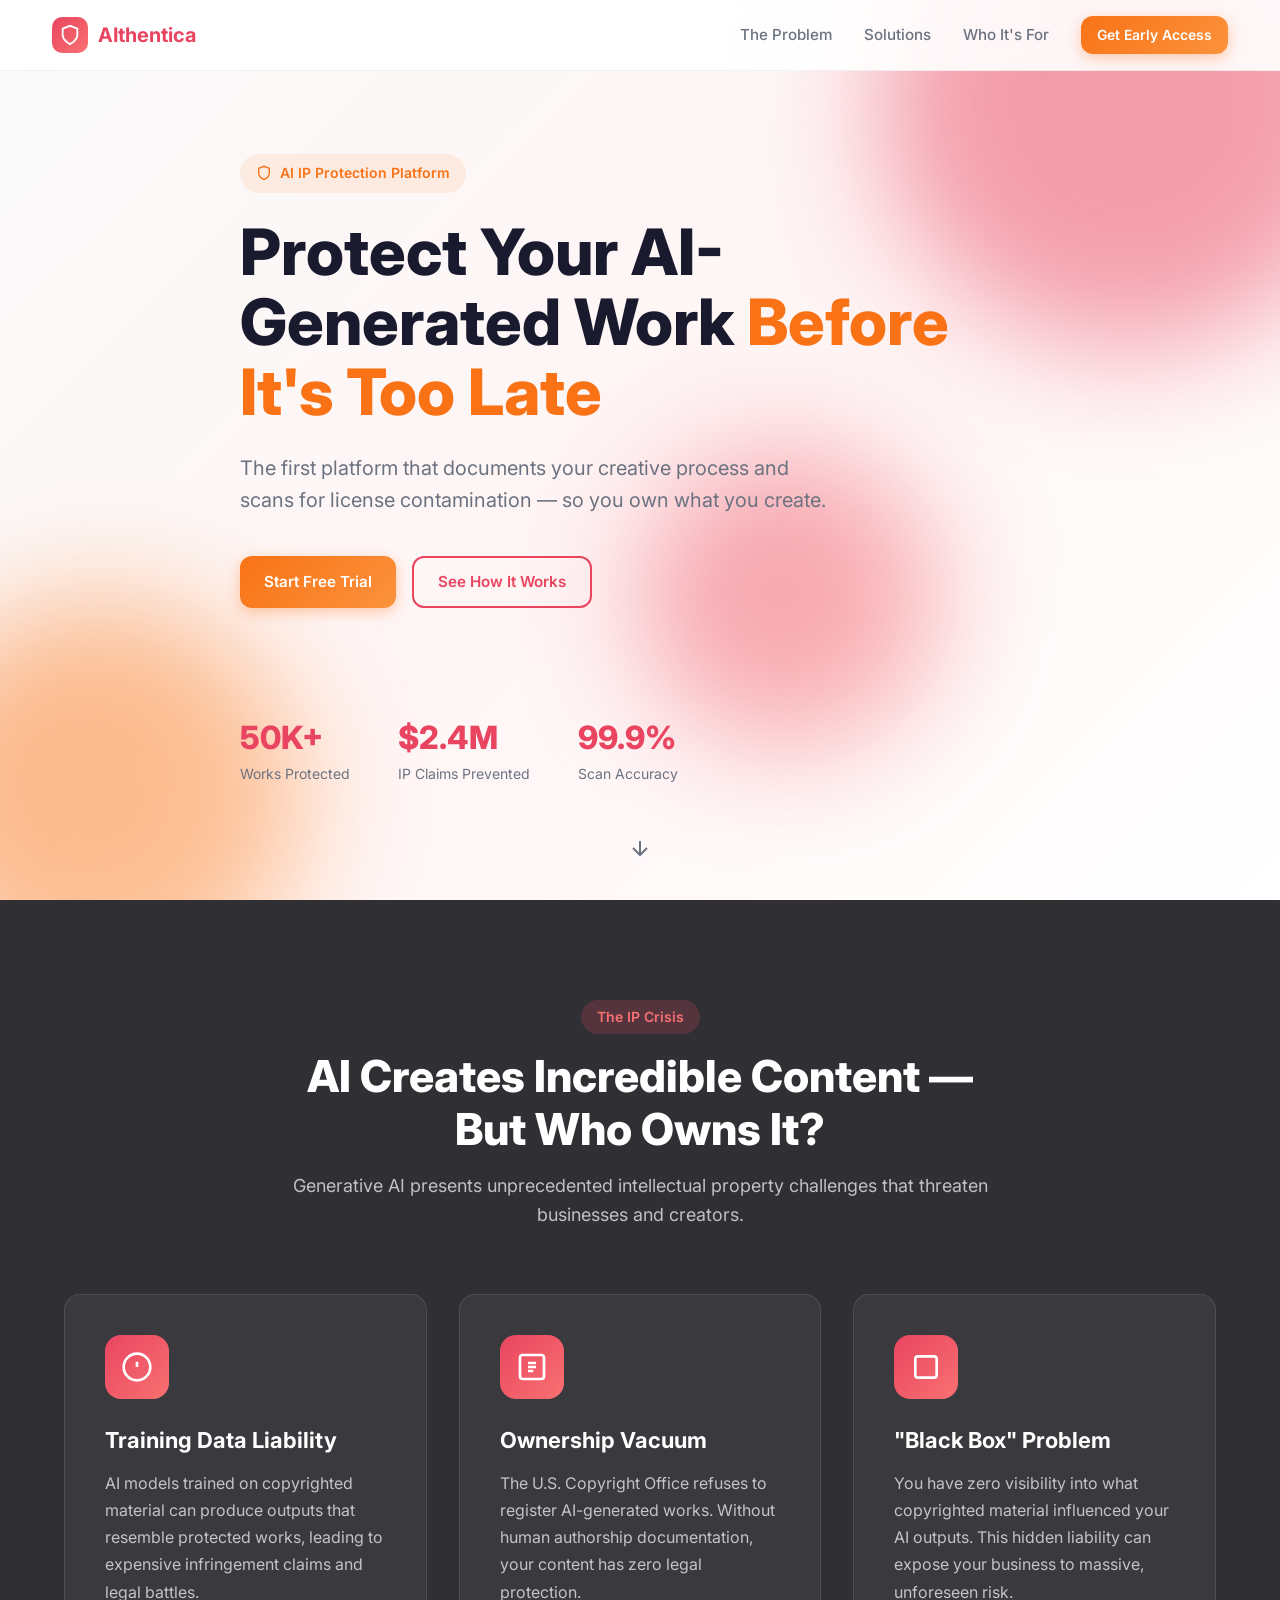
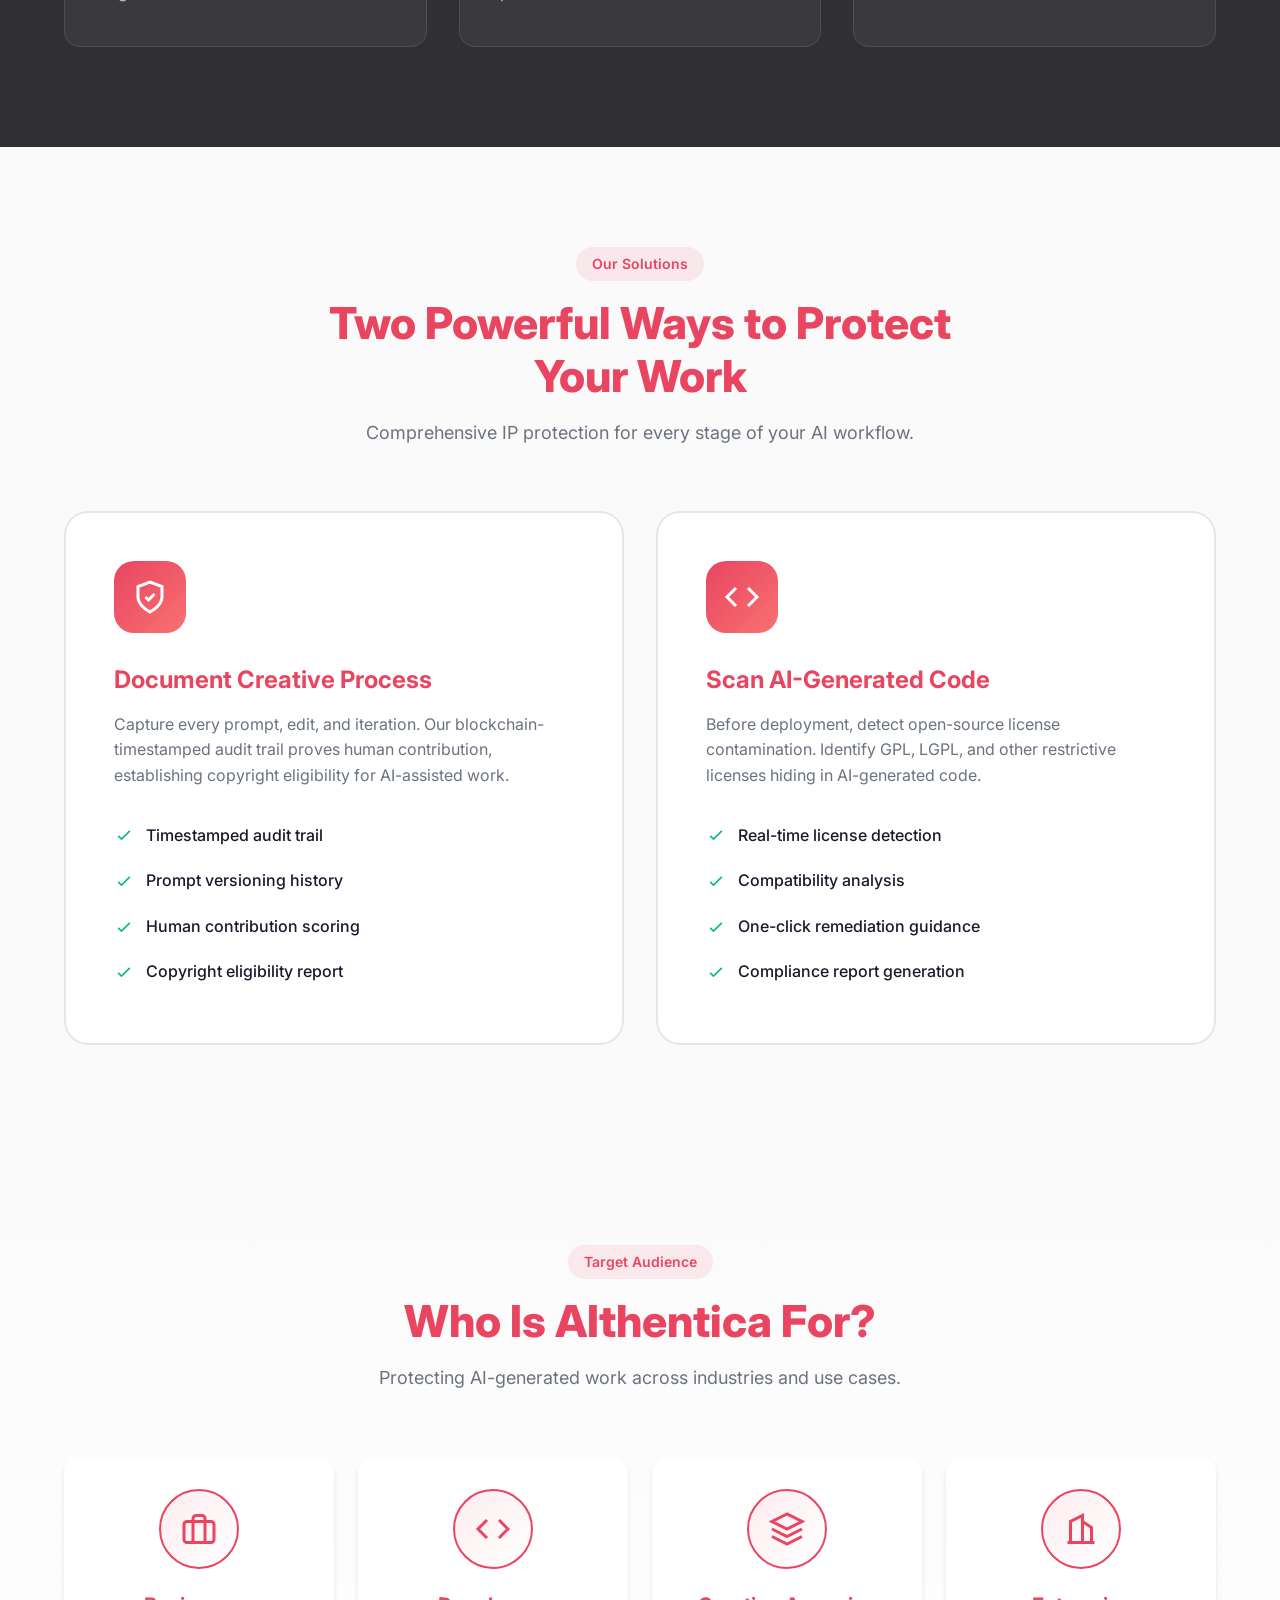
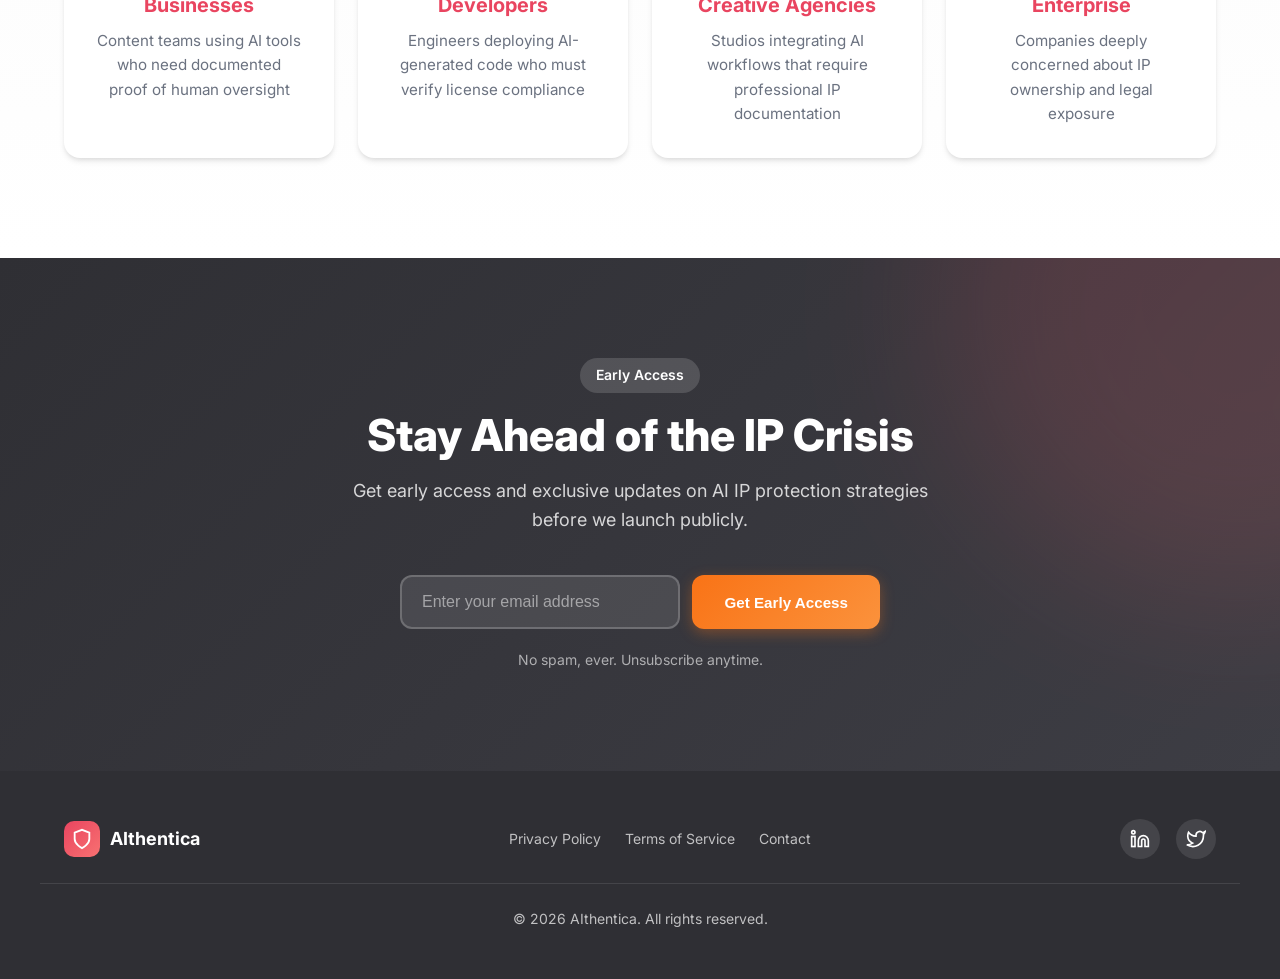
==== commit 70e81e86: "Remove top border from container styling Removed the top border from the container styling." ====
--- a/index.html
+++ b/index.html
@@ -6,7 +6,7 @@
         <title>Protect Your AI-Generated Work | AIthentica</title>
         <meta
             name="description"
-            content="The first platform that documents your creative process and scans for license contamination - so you own what you create."
+            content="The first platform that documents your creative process and scans for license contamination, so you own what you create with no IP risks."
         />
         <link rel="preconnect" href="https://fonts.googleapis.com" />
         <link rel="preconnect" href="https://fonts.gstatic.com" crossorigin />
@@ -304,7 +304,6 @@
                 gap: 48px;
                 margin-top: 64px;
                 padding-top: 40px;
-                border-top: 1px solid var(--gray-200);
             }
 
             .stat {
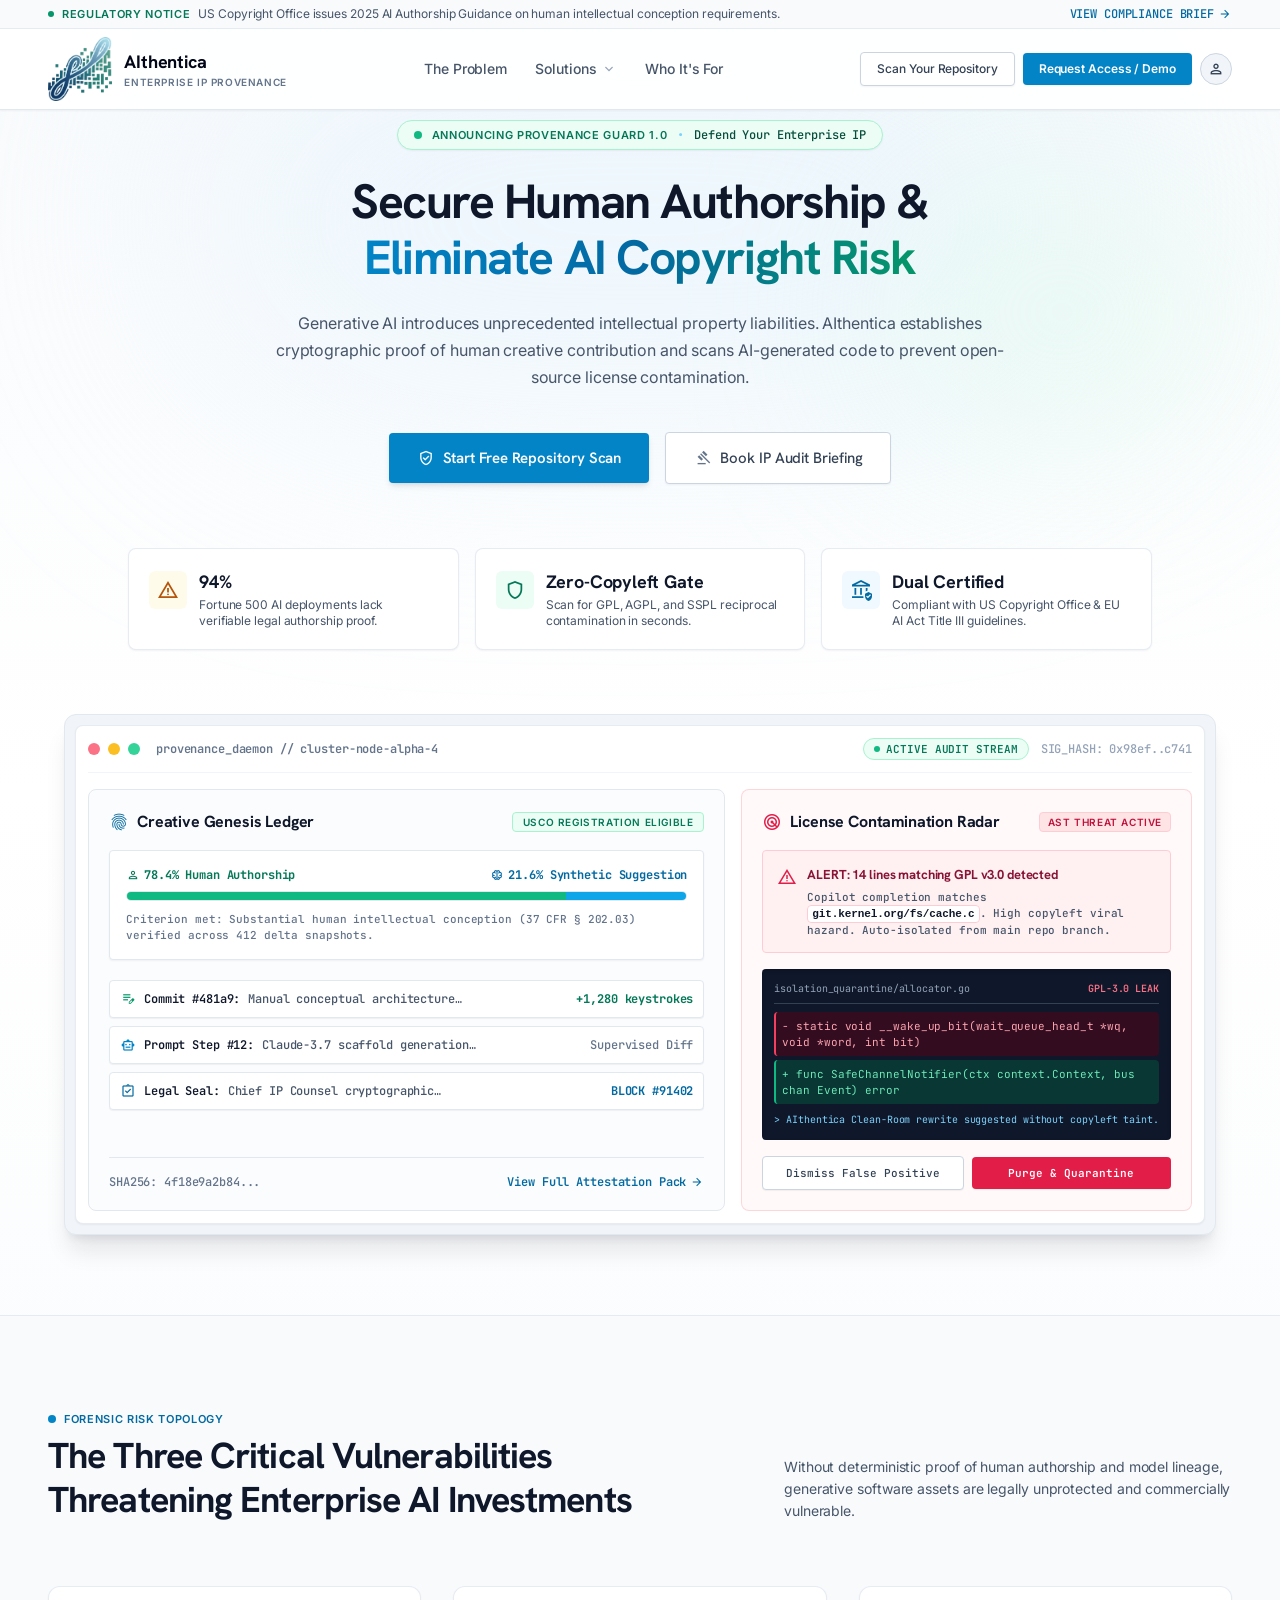
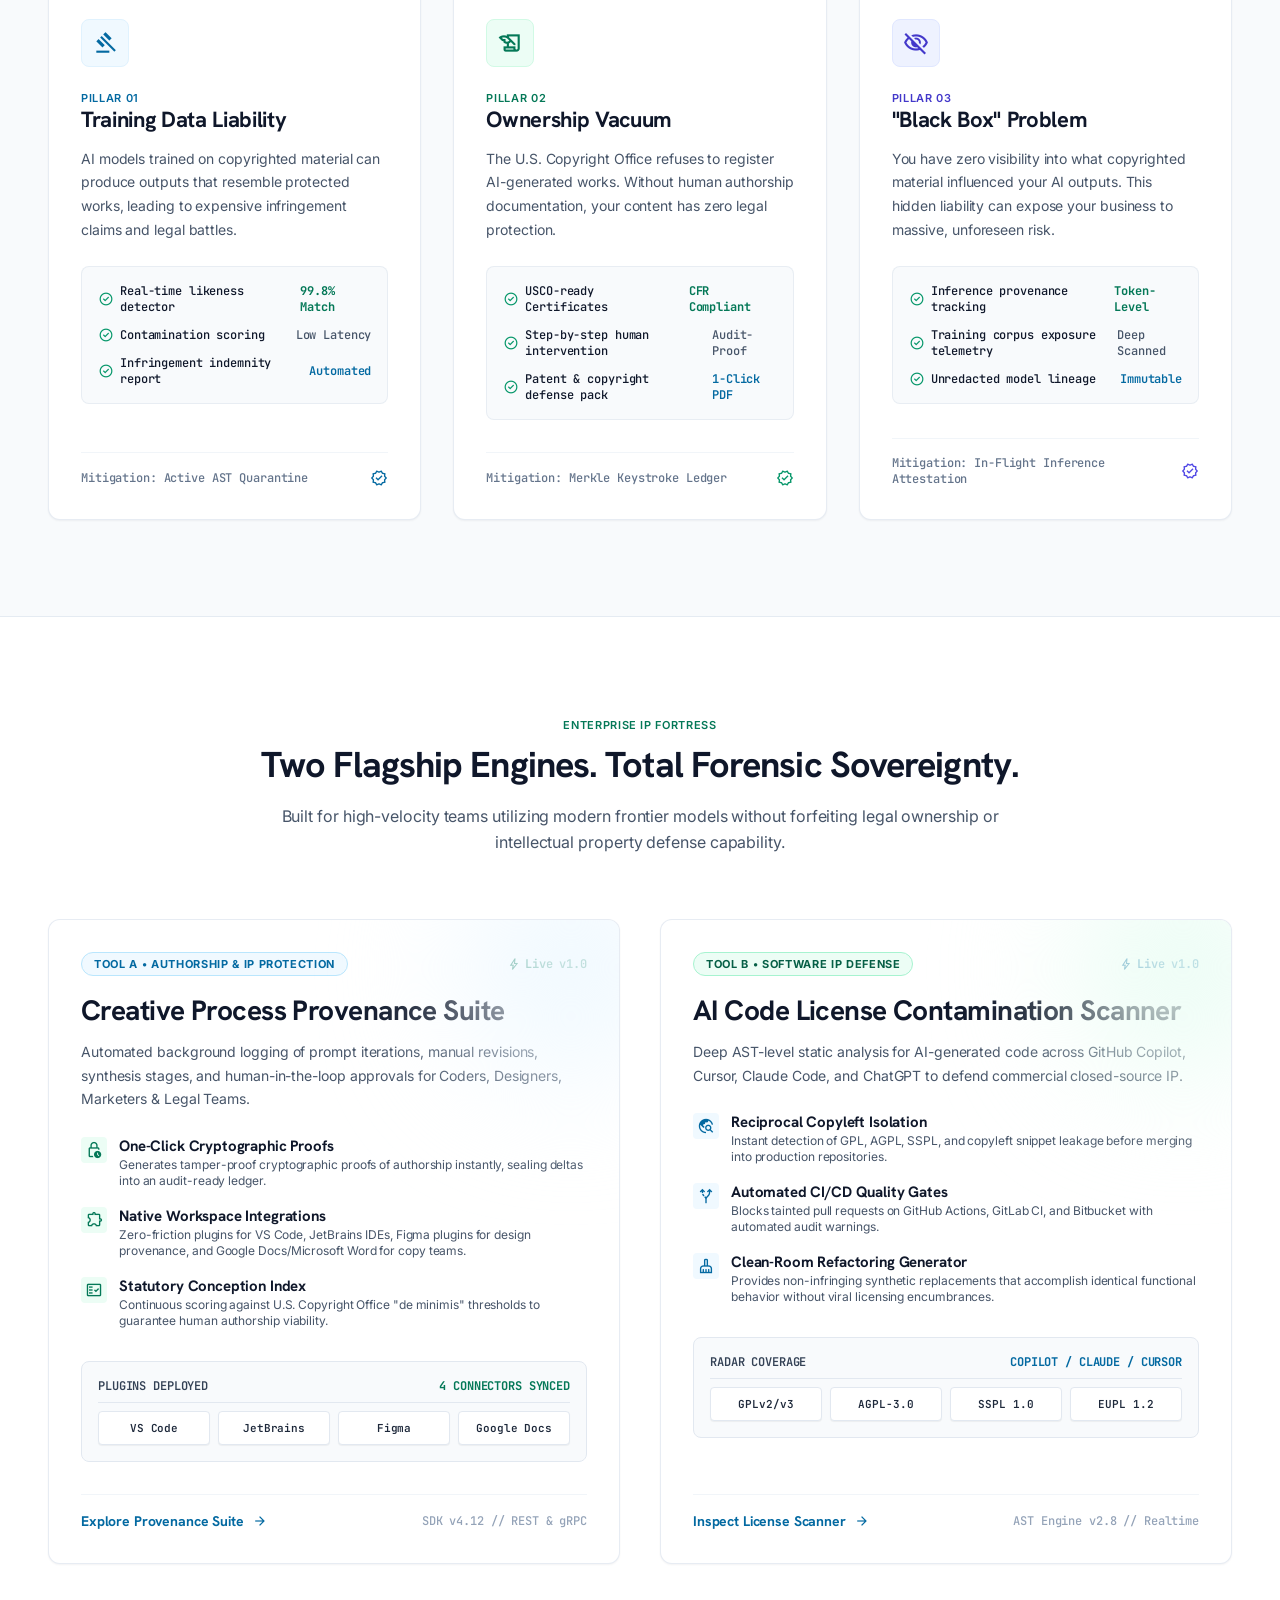
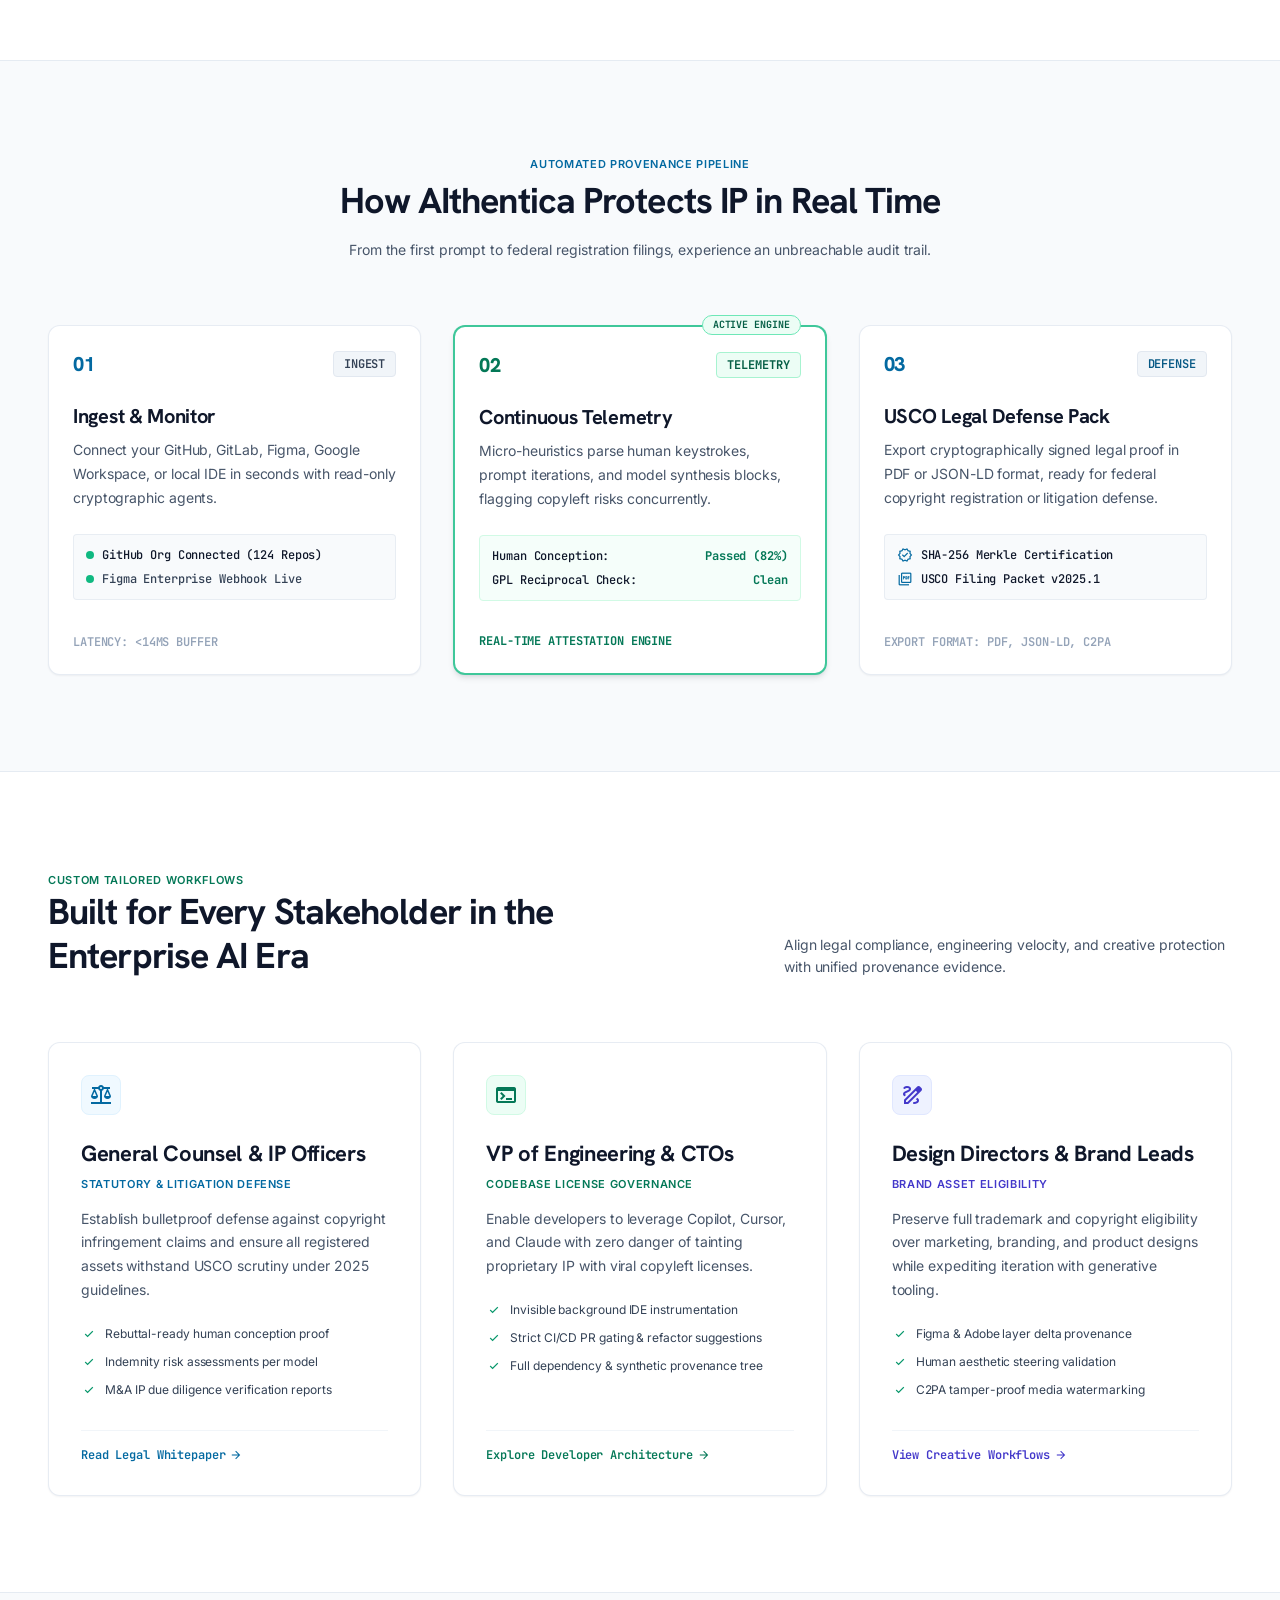
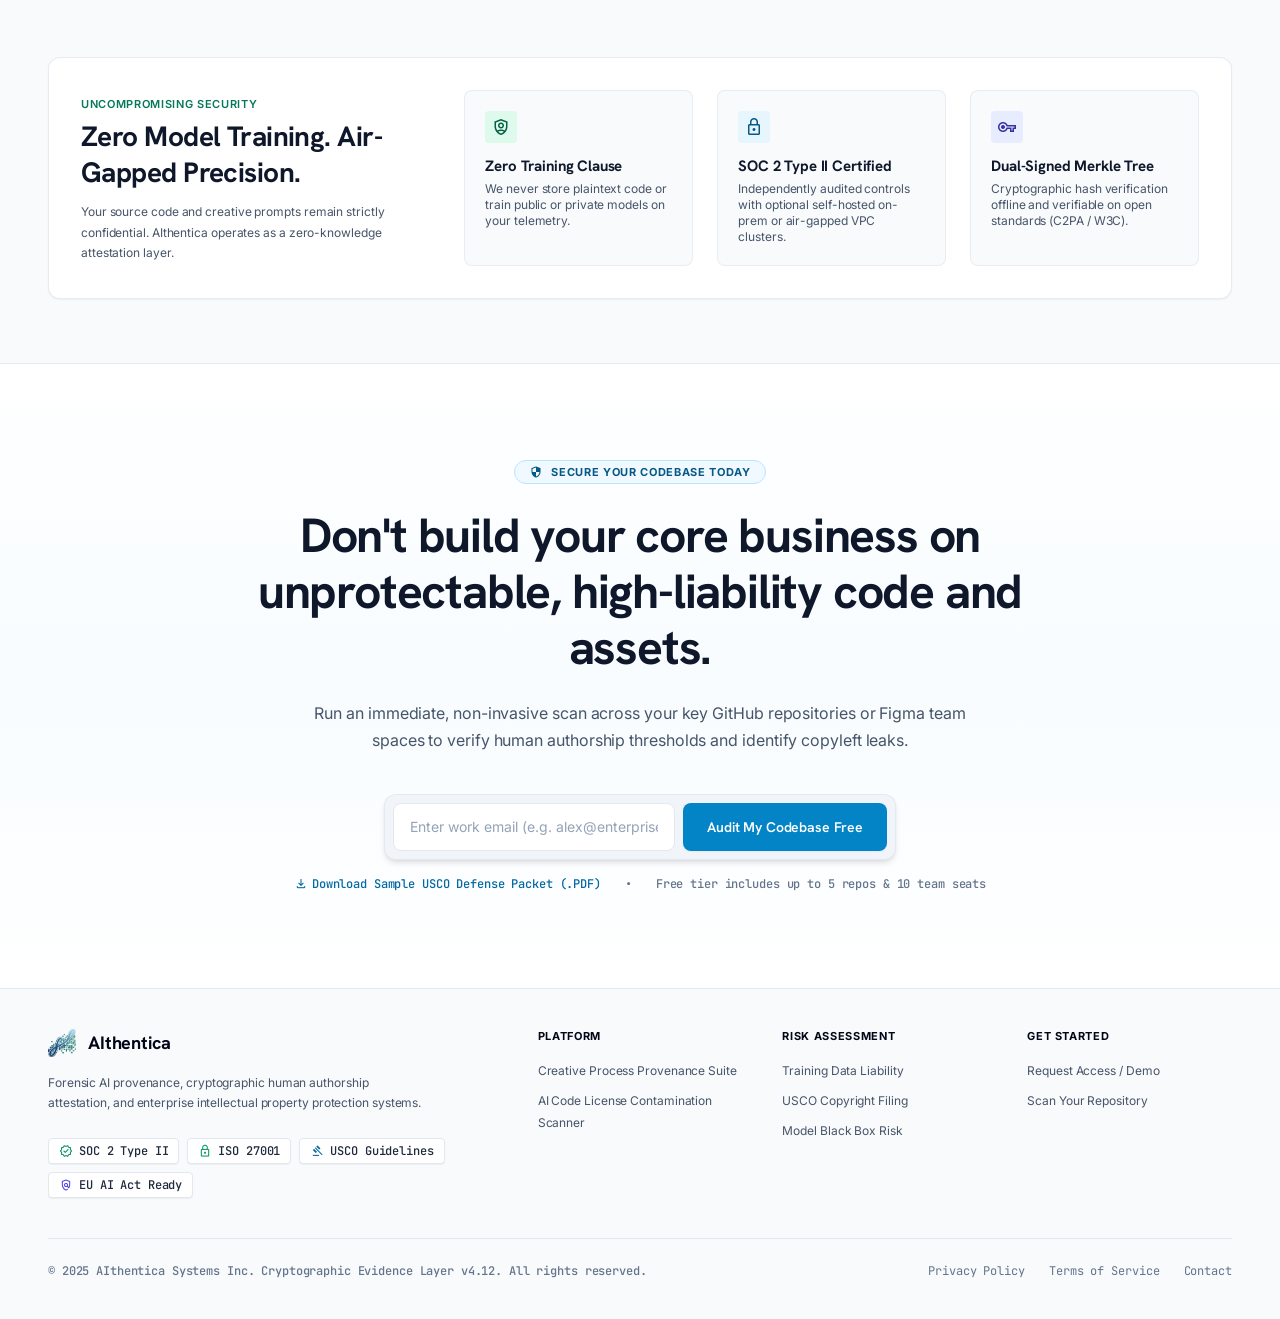
==== commit 7695f5c0: "site overhaul" ====
--- a/index.html
+++ b/index.html
@@ -11,10 +11,19 @@
         <link rel="preconnect" href="https://fonts.googleapis.com" />
         <link rel="preconnect" href="https://fonts.gstatic.com" crossorigin />
         <link
-            href="https://fonts.googleapis.com/css2?family=Inter:wght@400;500;600;700;800&display=swap"
+            href="https://fonts.googleapis.com/css2?family=Hanken+Grotesk:wght@500;600;700&family=Inter:wght@400;500;600;700&family=JetBrains+Mono:wght@400;500;600&family=Space+Grotesk:wght@500;600&display=swap"
             rel="stylesheet"
         />
+        <link
+            href="https://fonts.googleapis.com/css2?family=Material+Symbols+Outlined:opsz,wght,FILL,GRAD@20..48,100..700,0..1,-50..200&display=swap"
+            rel="stylesheet"
+        />
+        <link rel="apple-touch-icon" sizes="180x180" href="/img/apple-touch-icon.png">
+        <link rel="icon" type="image/png" sizes="32x32" href="/img/favicon-32x32.png">
+        <link rel="icon" type="image/png" sizes="16x16" href="/img/favicon-16x16.png">
+        <link rel="manifest" href="/site.webmanifest">
         <style>
+            /* ============ Reset & tokens ============ */
             *,
             *::before,
             *::after {
@@ -24,4954 +33,3886 @@
             }
 
             :root {
-                --primary: #e94560;
-                --secondary: #f97316;
-                --accent: #f97316;
-                --accent-hover: #ea580c;
-                --accent-light: rgba(249, 115, 22, 0.1);
-                --bg: #fafafa;
-                --bg-alt: #2f2f34;
-                --surface: #ffffff;
-                --text: #1a1a2e;
-                --text-secondary: #6b7280;
-                --success: #10b981;
-                --gray-100: #f3f4f6;
-                --gray-200: #e5e7eb;
-                --gray-300: #d1d5db;
-                --shadow-sm: 0 1px 2px rgba(0, 0, 0, 0.05);
-                --shadow-md:
-                    0 4px 6px -1px rgba(0, 0, 0, 0.1),
-                    0 2px 4px -1px rgba(0, 0, 0, 0.06);
-                --shadow-lg:
-                    0 10px 15px -3px rgba(0, 0, 0, 0.1),
-                    0 4px 6px -2px rgba(0, 0, 0, 0.05);
-                --shadow-xl:
-                    0 20px 25px -5px rgba(0, 0, 0, 0.1),
-                    0 10px 10px -5px rgba(0, 0, 0, 0.04);
-                --radius: 12px;
-                --radius-lg: 16px;
-                --radius-xl: 24px;
+                --font-display: "Hanken Grotesk", "Space Grotesk", sans-serif;
+                --font-body: "Inter", sans-serif;
+                --font-mono: "JetBrains Mono", monospace;
+
+                --slate-50: #f8fafc;
+                --slate-100: #f1f5f9;
+                --slate-200: #e2e8f0;
+                --slate-300: #cbd5e1;
+                --slate-400: #94a3b8;
+                --slate-500: #64748b;
+                --slate-600: #475569;
+                --slate-700: #334155;
+                --slate-800: #1e293b;
+                --slate-900: #0f172a;
+                --slate-950: #020617;
+
+                --sky-50: #f0f9ff;
+                --sky-100: #e0f2fe;
+                --sky-200: #bae6fd;
+                --sky-300: #7dd3fc;
+                --sky-500: #0ea5e9;
+                --sky-600: #0284c7;
+                --sky-700: #0369a1;
+                --sky-800: #075985;
+                --sky-900: #0c4a6e;
+
+                --emerald-50: #ecfdf5;
+                --emerald-100: #d1fae5;
+                --emerald-200: #a7f3d0;
+                --emerald-300: #6ee7b7;
+                --emerald-400: #34d399;
+                --emerald-500: #10b981;
+                --emerald-600: #059669;
+                --emerald-700: #047857;
+                --emerald-800: #065f46;
+                --emerald-900: #064e3b;
+
+                --amber-50: #fffbeb;
+                --amber-400: #fbbf24;
+                --amber-700: #b45309;
+
+                --rose-50: #fff1f2;
+                --rose-100: #ffe4e6;
+                --rose-200: #fecdd3;
+                --rose-300: #fda4af;
+                --rose-400: #fb7185;
+                --rose-500: #f43f5e;
+                --rose-600: #e11d48;
+                --rose-700: #be123c;
+                --rose-900: #881337;
+                --rose-950: #4c0519;
+
+                --indigo-50: #eef2ff;
+                --indigo-100: #e0e7ff;
+                --indigo-600: #4f46e5;
+                --indigo-700: #4338ca;
+                --indigo-800: #3730a3;
+                --indigo-900: #312e81;
+
+                --shadow-sm: 0 1px 2px 0 rgba(15, 23, 42, 0.05);
+                --shadow-md: 0 4px 6px -1px rgba(15, 23, 42, 0.1),
+                    0 2px 4px -2px rgba(15, 23, 42, 0.1);
+                --shadow-xl: 0 20px 25px -5px rgba(15, 23, 42, 0.1),
+                    0 8px 10px -6px rgba(15, 23, 42, 0.1);
+
+                --header-h: 80px;
             }
 
             html {
                 scroll-behavior: smooth;
+                scroll-padding-top: calc(var(--header-h) + 44px);
             }
 
             body {
-                font-family:
-                    "Inter",
-                    system-ui,
-                    -apple-system,
-                    sans-serif;
-                background: var(--bg);
-                color: var(--text);
-                line-height: 1.6;
-                overflow-x: hidden;
-            }
-
-            .container {
-                max-width: 1200px;
+                font-family: var(--font-body);
+                font-size: 14px;
+                line-height: 22px;
+                letter-spacing: -0.006em;
+                color: var(--slate-900);
+                background: #ffffff;
+                -webkit-font-smoothing: antialiased;
+                overscroll-behavior: none;
+            }
+
+            img {
+                max-width: 100%;
+                display: block;
+            }
+
+            a {
+                text-decoration: none;
+                color: inherit;
+            }
+
+            button {
+                font: inherit;
+                border: none;
+                background: none;
+                cursor: pointer;
+                color: inherit;
+            }
+
+            .material-symbols-outlined {
+                font-family: "Material Symbols Outlined";
+                font-weight: normal;
+                font-style: normal;
+                line-height: 1;
+                letter-spacing: normal;
+                text-transform: none;
+                display: inline-block;
+                white-space: nowrap;
+                word-wrap: normal;
+                direction: ltr;
+                -webkit-font-feature-settings: "liga";
+                font-feature-settings: "liga";
+                -webkit-font-smoothing: antialiased;
+            }
+
+            /* ============ Type utilities ============ */
+            .t-display {
+                font-family: var(--font-display);
+                font-size: 48px;
+                line-height: 56px;
+                letter-spacing: -0.03em;
+                font-weight: 700;
+            }
+
+            .t-headline-xl {
+                font-family: var(--font-display);
+                font-size: 36px;
+                line-height: 44px;
+                letter-spacing: -0.025em;
+                font-weight: 600;
+            }
+
+            .t-headline-lg {
+                font-family: var(--font-display);
+                font-size: 28px;
+                line-height: 36px;
+                letter-spacing: -0.02em;
+                font-weight: 600;
+            }
+
+            .t-headline-sm {
+                font-family: var(--font-display);
+                font-size: 20px;
+                line-height: 28px;
+                letter-spacing: -0.015em;
+                font-weight: 600;
+            }
+
+            .t-body-lg {
+                font-family: var(--font-body);
+                font-size: 16px;
+                line-height: 26px;
+                letter-spacing: -0.005em;
+                font-weight: 400;
+            }
+
+            .t-body-md {
+                font-family: var(--font-body);
+                font-size: 14px;
+                line-height: 22px;
+                letter-spacing: -0.006em;
+                font-weight: 400;
+            }
+
+            .t-body-sm {
+                font-family: var(--font-body);
+                font-size: 12px;
+                line-height: 16px;
+                font-weight: 400;
+            }
+
+            .t-caps {
+                font-family: var(--font-body);
+                font-size: 11px;
+                line-height: 14px;
+                letter-spacing: 0.06em;
+                font-weight: 600;
+                text-transform: uppercase;
+            }
+
+            .t-mono {
+                font-family: var(--font-mono);
+                font-size: 12px;
+                line-height: 16px;
+                letter-spacing: -0.01em;
+                font-weight: 500;
+                font-variant-numeric: tabular-nums;
+            }
+
+            /* ============ Layout ============ */
+            .wrap {
+                max-width: 80rem;
                 margin: 0 auto;
-                padding: 0 24px;
-            }
-
-            /* Navigation */
-            .nav {
+                padding: 0 1.5rem;
+            }
+
+            main > section:first-child {
+                padding-top: calc(var(--header-h) + 40px);
+            }
+
+            /* ============ Header ============ */
+            .site-header {
                 position: fixed;
                 top: 0;
                 left: 0;
-                right: 0;
-                z-index: 100;
+                width: 100%;
+                z-index: 50;
                 background: rgba(255, 255, 255, 0.9);
-                backdrop-filter: blur(10px);
-                border-bottom: 1px solid rgba(0, 0, 0, 0.05);
-                transition: all 0.3s ease;
-            }
-
-            .nav.scrolled {
-                box-shadow: var(--shadow-md);
-            }
-
-            .nav-inner {
+                backdrop-filter: blur(12px);
+                -webkit-backdrop-filter: blur(12px);
+                border-bottom: 1px solid var(--slate-200);
+                box-shadow: var(--shadow-sm);
+            }
+
+            .notice-bar {
+                background: var(--slate-50);
+                border-bottom: 1px solid rgba(226, 232, 240, 0.8);
+                padding: 6px 1.5rem;
+            }
+
+            .notice-inner {
+                max-width: 80rem;
+                margin: 0 auto;
                 display: flex;
                 align-items: center;
                 justify-content: space-between;
-                padding: 16px 12px;
-            }
-
-            .logo {
-                display: flex;
+                gap: 0.5rem;
+                width: 100%;
+            }
+
+            .notice-left {
+                display: flex;
+                align-items: center;
+                gap: 0.5rem;
+                min-width: 0;
+            }
+
+            .pulse-dot {
+                width: 6px;
+                height: 6px;
+                border-radius: 9999px;
+                background: var(--emerald-600);
+                animation: pulse 2s cubic-bezier(0.4, 0, 0.6, 1) infinite;
+                flex-shrink: 0;
+            }
+
+            .pulse-dot-sm {
+                width: 6px;
+                height: 6px;
+                border-radius: 9999px;
+                background: var(--emerald-500);
+                animation: pulse 2s cubic-bezier(0.4, 0, 0.6, 1) infinite;
+            }
+
+            @keyframes pulse {
+                0%,
+                100% {
+                    opacity: 1;
+                }
+                50% {
+                    opacity: 0.5;
+                }
+            }
+
+            .notice-label {
+                color: var(--emerald-700);
+                white-space: nowrap;
+            }
+
+            .notice-text {
+                color: var(--slate-600);
+                display: none;
+            }
+
+            .notice-link {
+                color: var(--sky-700);
+                font-weight: 500;
+                margin-left: auto;
+                display: flex;
+                align-items: center;
+                gap: 4px;
+                transition: color 0.15s ease;
+                white-space: nowrap;
+            }
+
+            .notice-link:hover {
+                color: var(--sky-900);
+            }
+
+            .nav-row {
+                height: var(--header-h);
+                max-width: 80rem;
+                margin: 0 auto;
+                padding: 0 1.5rem;
+                display: flex;
+                align-items: center;
+                justify-content: space-between;
+                gap: 1rem;
+            }
+
+            .brand {
+                display: flex;
+                align-items: center;
+                gap: 0.75rem;
+            }
+
+            .brand-logo {
+                height: 64px;
+                width: auto;
+                object-fit: contain;
+            }
+
+            .brand-name {
+                font-family: var(--font-display);
+                font-size: 18px;
+                line-height: 26px;
+                letter-spacing: -0.01em;
+                font-weight: 700;
+                color: var(--slate-950);
+            }
+
+            .brand-sub {
+                font-family: var(--font-body);
+                font-size: 10px;
+                line-height: 14px;
+                letter-spacing: 0.06em;
+                text-transform: uppercase;
+                font-weight: 600;
+                color: var(--slate-500);
+            }
+
+            .brand-col {
+                display: flex;
+                flex-direction: column;
+            }
+
+            .main-nav {
+                display: none;
+            }
+
+            .nav-item {
+                position: relative;
+            }
+
+            .nav-btn,
+            .nav-link {
+                display: flex;
+                align-items: center;
+                gap: 4px;
+                padding: 8px 12px;
+                border-radius: 4px;
+                color: var(--slate-600);
+                font-family: var(--font-body);
+                font-size: 14px;
+                line-height: 22px;
+                font-weight: 500;
+                transition: color 0.15s ease;
+            }
+
+            .nav-btn:hover,
+            .nav-link:hover {
+                color: var(--slate-950);
+            }
+
+            .nav-btn .material-symbols-outlined {
+                font-size: 16px;
+                color: var(--slate-400);
+                transition: color 0.15s ease;
+            }
+
+            .nav-item:hover .nav-btn .material-symbols-outlined {
+                color: var(--slate-700);
+            }
+
+            .dropdown {
+                position: absolute;
+                left: 0;
+                top: 100%;
+                display: none;
+                flex-direction: column;
+                width: 16rem;
+                padding: 8px;
+                background: #ffffff;
+                border-radius: 8px;
+                border: 1px solid var(--slate-200);
+                box-shadow: var(--shadow-xl);
+            }
+
+            .nav-item:hover .dropdown {
+                display: flex;
+            }
+
+            .dropdown a {
+                padding: 8px 12px;
+                border-radius: 4px;
+                font-family: var(--font-body);
+                font-size: 12px;
+                line-height: 16px;
+                color: var(--slate-700);
+                transition: background-color 0.15s ease, color 0.15s ease;
+            }
+
+            .dropdown a:hover {
+                background: var(--slate-100);
+                color: var(--slate-900);
+            }
+
+            .nav-actions {
+                display: flex;
+                align-items: center;
+                gap: 0.5rem;
+            }
+
+            .btn-ghost {
+                display: none;
+                align-items: center;
+                padding: 8px 16px;
+                border-radius: 4px;
+                border: 1px solid var(--slate-300);
+                background: #ffffff;
+                color: var(--slate-700);
+                font-family: var(--font-body);
+                font-size: 12px;
+                line-height: 16px;
+                font-weight: 500;
+                transition: background-color 0.15s ease;
+                box-shadow: var(--shadow-sm);
+            }
+
+            .btn-ghost:hover {
+                background: var(--slate-50);
+            }
+
+            .btn-primary-nav {
+                display: inline-flex;
+                align-items: center;
+                padding: 8px 16px;
+                border-radius: 4px;
+                background: var(--sky-600);
+                color: #ffffff;
+                font-family: var(--font-body);
+                font-size: 12px;
+                line-height: 16px;
+                font-weight: 600;
+                transition: background-color 0.15s ease;
+                box-shadow: var(--shadow-sm);
+            }
+
+            .btn-primary-nav:hover {
+                background: var(--sky-700);
+            }
+
+            .avatar {
+                width: 32px;
+                height: 32px;
+                border-radius: 9999px;
+                background: var(--slate-100);
+                border: 1px solid var(--slate-300);
+                display: flex;
+                align-items: center;
+                justify-content: center;
+                flex-shrink: 0;
+                color: var(--slate-700);
+            }
+
+            /* ============ Hero ============ */
+            .hero {
+                position: relative;
+                width: 100%;
+                padding-bottom: 5rem;
+                overflow: hidden;
+                background: linear-gradient(
+                    to bottom,
+                    var(--slate-50),
+                    #ffffff 60%,
+                    rgba(248, 250, 252, 0.5)
+                );
+            }
+
+            .hero-glow-1 {
+                position: absolute;
+                top: 2.5rem;
+                left: 50%;
+                transform: translateX(-50%);
+                width: 900px;
+                height: 360px;
+                background: rgba(224, 242, 254, 0.5);
+                filter: blur(130px);
+                border-radius: 9999px;
+                pointer-events: none;
+            }
+
+            .hero-glow-2 {
+                position: absolute;
+                top: 12rem;
+                right: 3rem;
+                width: 340px;
+                height: 240px;
+                background: rgba(209, 250, 229, 0.4);
+                filter: blur(100px);
+                border-radius: 9999px;
+                pointer-events: none;
+            }
+
+            .hero-inner {
+                position: relative;
+                z-index: 10;
+                display: flex;
+                flex-direction: column;
+                align-items: center;
+                text-align: center;
+            }
+
+            .hero-badge {
+                display: inline-flex;
                 align-items: center;
                 gap: 10px;
-                font-weight: 700;
-                font-size: 1.25rem;
-                color: var(--primary);
-                text-decoration: none;
-            }
-
-            .logo-icon {
-                width: 36px;
-                height: 36px;
-                background: linear-gradient(135deg, #e94560, #f87171);
-                border-radius: 10px;
-                display: flex;
-                align-items: center;
-                justify-content: center;
-            }
-
-            .logo-icon svg {
-                width: 22px;
-                height: 22px;
-                color: white;
-            }
-
-            .nav-links {
-                display: flex;
-                align-items: center;
-                gap: 32px;
-            }
-
-            .nav-link {
-                color: var(--text-secondary);
-                text-decoration: none;
+                padding: 6px 16px;
+                border-radius: 9999px;
+                background: var(--emerald-50);
+                color: var(--emerald-800);
+                border: 1px solid var(--emerald-200);
+                box-shadow: var(--shadow-sm);
+                margin-bottom: 1.5rem;
+            }
+
+            .hero-badge .dot {
+                width: 8px;
+                height: 8px;
+                border-radius: 9999px;
+                background: var(--emerald-500);
+                animation: pulse 2s cubic-bezier(0.4, 0, 0.6, 1) infinite;
+            }
+
+            .hero-badge-sep {
+                color: var(--sky-300);
+            }
+
+            .hero-badge-mono {
+                color: var(--emerald-900);
                 font-weight: 500;
-                font-size: 0.95rem;
-                transition: color 0.2s;
-            }
-
-            .nav-link:hover {
-                color: var(--primary);
-            }
-
-            .btn {
+            }
+
+            .hero h1 {
+                max-width: 56rem;
+                color: var(--slate-900);
+                margin-bottom: 1.5rem;
+            }
+
+            .hero h1 .grad {
+                background-image: linear-gradient(
+                    to right,
+                    var(--sky-600),
+                    var(--sky-700),
+                    var(--emerald-600)
+                );
+                -webkit-background-clip: text;
+                background-clip: text;
+                color: transparent;
+            }
+
+            .hero h1 .br-sm {
+                display: none;
+            }
+
+            .hero-sub {
+                color: var(--slate-600);
+                max-width: 48rem;
+                margin-bottom: 2.5rem;
+                line-height: 1.7;
+            }
+
+            .hero-ctas {
+                display: flex;
+                flex-direction: column;
+                align-items: center;
+                gap: 1rem;
+                margin-bottom: 4rem;
+                width: 100%;
+            }
+
+            .btn-hero-primary {
+                width: 100%;
                 display: inline-flex;
                 align-items: center;
                 justify-content: center;
                 gap: 8px;
-                padding: 12px 24px;
-                border-radius: var(--radius);
+                padding: 14px 28px;
+                border-radius: 4px;
+                background: var(--sky-600);
+                color: #ffffff;
+                font-family: var(--font-display);
+                font-size: 15px;
+                line-height: 22px;
                 font-weight: 600;
-                font-size: 0.95rem;
-                text-decoration: none;
-                cursor: pointer;
-                border: none;
                 transition: all 0.2s ease;
-            }
-
-            .btn-primary {
-                background: linear-gradient(135deg, #f97316, #fb923c);
-                color: white;
-                box-shadow: 0 4px 14px rgba(249, 115, 22, 0.35);
-            }
-
-            .btn-primary:hover {
-                background: linear-gradient(135deg, #ea580c, #f97316);
-                transform: translateY(-2px);
-                box-shadow: 0 6px 20px rgba(249, 115, 22, 0.4);
-            }
-
-            .btn-secondary {
-                background: transparent;
-                color: #e94560;
-                border: 2px solid #e94560;
-            }
-
-            .btn-secondary:hover {
-                background: #e94560;
-                color: white;
-            }
-
-            .btn-sm {
-                padding: 8px 16px;
-                font-size: 0.875rem;
-            }
-
-            /* Hero Section */
-            .hero {
-                min-height: 100vh;
-                display: flex;
-                align-items: center;
+                box-shadow: var(--shadow-md);
+            }
+
+            .btn-hero-primary:hover {
+                background: var(--sky-700);
+                box-shadow: var(--shadow-xl);
+            }
+
+            .btn-hero-secondary {
+                width: 100%;
+                display: inline-flex;
+                align-items: center;
+                justify-content: center;
+                gap: 8px;
+                padding: 14px 28px;
+                border-radius: 4px;
+                background: #ffffff;
+                border: 1px solid var(--slate-300);
+                color: var(--slate-700);
+                font-family: var(--font-display);
+                font-size: 15px;
+                line-height: 22px;
+                font-weight: 500;
+                transition: all 0.2s ease;
+                box-shadow: var(--shadow-sm);
+            }
+
+            .btn-hero-secondary:hover {
+                background: var(--slate-50);
+            }
+
+            .hero-stats {
+                display: grid;
+                grid-template-columns: 1fr;
+                gap: 1rem;
+                width: 100%;
+                max-width: 64rem;
+                margin-bottom: 4rem;
+            }
+
+            .stat-card {
+                background: #ffffff;
+                padding: 1.25rem;
+                border-radius: 8px;
+                border: 1px solid rgba(226, 232, 240, 0.8);
+                text-align: left;
+                display: flex;
+                align-items: flex-start;
+                gap: 0.75rem;
+                box-shadow: var(--shadow-sm);
+                transition: box-shadow 0.2s ease;
+            }
+
+            .stat-card:hover {
+                box-shadow: var(--shadow-md);
+            }
+
+            .stat-icon {
+                padding: 8px;
+                border-radius: 6px;
+                flex-shrink: 0;
+                margin-top: 2px;
+            }
+
+            .stat-icon-amber {
+                background: var(--amber-50);
+                color: var(--amber-700);
+            }
+
+            .stat-icon-emerald {
+                background: var(--emerald-50);
+                color: var(--emerald-700);
+            }
+
+            .stat-icon-sky {
+                background: var(--sky-50);
+                color: var(--sky-700);
+            }
+
+            .stat-value {
+                font-family: var(--font-display);
+                font-size: 18px;
+                line-height: 26px;
+                letter-spacing: -0.01em;
+                font-weight: 700;
+                color: var(--slate-900);
+            }
+
+            .stat-label {
+                color: var(--slate-600);
+                margin-top: 2px;
+            }
+
+            /* Hero visual deck */
+            .deck-frame {
+                width: 100%;
+                max-width: 72rem;
+                border-radius: 12px;
+                background: var(--slate-100);
+                padding: 10px;
+                border: 1px solid var(--slate-200);
+                box-shadow: var(--shadow-xl);
+            }
+
+            .deck {
+                background: #ffffff;
+                border-radius: 8px;
+                border: 1px solid rgba(226, 232, 240, 0.8);
+                padding: 12px;
+                display: flex;
+                flex-direction: column;
+                gap: 1rem;
+                box-shadow: var(--shadow-sm);
+            }
+
+            .deck-header {
+                display: flex;
+                align-items: center;
+                justify-content: space-between;
+                padding-bottom: 0.75rem;
+                border-bottom: 1px solid var(--slate-100);
+                gap: 1rem;
+            }
+
+            .traffic-lights {
+                display: flex;
+                align-items: center;
+                gap: 8px;
+            }
+
+            .tl {
+                width: 12px;
+                height: 12px;
+                border-radius: 9999px;
+                display: inline-block;
+            }
+
+            .tl-rose {
+                background: var(--rose-400);
+            }
+
+            .tl-amber {
+                background: var(--amber-400);
+            }
+
+            .tl-emerald {
+                background: var(--emerald-400);
+            }
+
+            .deck-title {
+                margin-left: 8px;
+                color: var(--slate-500);
+                font-weight: 600;
+                display: none;
+            }
+
+            .deck-header-right {
+                display: flex;
+                align-items: center;
+                gap: 12px;
+            }
+
+            .live-chip {
+                display: inline-flex;
+                align-items: center;
+                gap: 6px;
+                padding: 2px 10px;
+                border-radius: 9999px;
+                background: var(--emerald-50);
+                border: 1px solid var(--emerald-200);
+                font-family: var(--font-mono);
+                font-size: 11px;
+                line-height: 16px;
+                color: var(--emerald-700);
+                font-weight: 600;
+            }
+
+            .sig-hash {
+                color: var(--slate-400);
+                display: none;
+            }
+
+            .deck-grid {
+                display: grid;
+                grid-template-columns: 1fr;
+                gap: 1rem;
+            }
+
+            .panel-ledger {
+                background: rgba(248, 250, 252, 0.6);
+                border-radius: 8px;
+                border: 1px solid var(--slate-200);
+                padding: 1.25rem;
+                display: flex;
+                flex-direction: column;
+                justify-content: space-between;
+                text-align: left;
+            }
+
+            .panel-radar {
+                background: rgba(255, 241, 242, 0.4);
+                border-radius: 8px;
+                border: 1px solid rgba(254, 205, 211, 0.8);
+                padding: 1.25rem;
+                display: flex;
+                flex-direction: column;
+                justify-content: space-between;
+                text-align: left;
+            }
+
+            .panel-head {
+                display: flex;
+                align-items: center;
+                justify-content: space-between;
+                margin-bottom: 1rem;
+                gap: 0.5rem;
+            }
+
+            .panel-title {
+                display: flex;
+                align-items: center;
+                gap: 8px;
+            }
+
+            .panel-title h3 {
+                font-family: var(--font-display);
+                font-size: 16px;
+                line-height: 24px;
+                letter-spacing: -0.01em;
+                font-weight: 700;
+                color: var(--slate-900);
+            }
+
+            .chip-emerald {
+                padding: 2px 10px;
+                border-radius: 4px;
+                background: var(--emerald-50);
+                color: var(--emerald-700);
+                border: 1px solid var(--emerald-200);
+                font-family: var(--font-body);
+                font-size: 10px;
+                line-height: 14px;
+                letter-spacing: 0.06em;
+                text-transform: uppercase;
+                font-weight: 600;
+            }
+
+            .chip-rose {
+                padding: 2px 8px;
+                border-radius: 4px;
+                background: var(--rose-100);
+                color: var(--rose-700);
+                border: 1px solid var(--rose-200);
+                font-family: var(--font-body);
+                font-size: 10px;
+                line-height: 14px;
+                letter-spacing: 0.06em;
+                text-transform: uppercase;
+                font-weight: 600;
+            }
+
+            .split-metric {
+                background: #ffffff;
+                padding: 1rem;
+                border-radius: 4px;
+                border: 1px solid var(--slate-200);
+                margin-bottom: 1.25rem;
+                box-shadow: 0 1px 2px 0 rgba(0, 0, 0, 0.05);
+            }
+
+            .split-labels {
+                display: flex;
+                align-items: center;
+                justify-content: space-between;
+                margin-bottom: 8px;
+                gap: 0.5rem;
+            }
+
+            .split-human {
+                color: var(--emerald-700);
+                font-weight: 700;
+                display: flex;
+                align-items: center;
+                gap: 4px;
+            }
+
+            .split-synthetic {
+                color: var(--sky-700);
+                font-weight: 700;
+                display: flex;
+                align-items: center;
+                gap: 4px;
+            }
+
+            .split-bar {
+                width: 100%;
+                height: 10px;
+                border-radius: 9999px;
+                background: var(--slate-100);
+                border: 1px solid var(--slate-200);
+                display: flex;
+                overflow: hidden;
+            }
+
+            .split-bar .seg-human {
+                height: 100%;
+                width: 78.4%;
+                background: var(--emerald-500);
+            }
+
+            .split-bar .seg-synthetic {
+                height: 100%;
+                width: 21.6%;
+                background: var(--sky-500);
+            }
+
+            .split-note {
+                font-size: 11px;
+                line-height: 16px;
+                color: var(--slate-500);
+                margin-top: 10px;
+            }
+
+            .timeline {
+                display: flex;
+                flex-direction: column;
+                gap: 8px;
+            }
+
+            .tl-item {
+                padding: 10px;
+                border-radius: 4px;
+                background: #ffffff;
+                border: 1px solid var(--slate-200);
+                display: flex;
+                align-items: center;
+                justify-content: space-between;
+                gap: 0.5rem;
+                box-shadow: 0 1px 1px 0 rgba(0, 0, 0, 0.05);
+            }
+
+            .tl-item-left {
+                display: flex;
+                align-items: center;
+                gap: 8px;
+                min-width: 0;
+            }
+
+            .tl-item-title {
+                color: var(--slate-900);
+                font-weight: 600;
+                white-space: nowrap;
+            }
+
+            .tl-item-desc {
+                color: var(--slate-600);
+                overflow: hidden;
+                text-overflow: ellipsis;
+                white-space: nowrap;
+                max-width: 220px;
+            }
+
+            .tl-item-right {
+                flex-shrink: 0;
+                font-weight: 700;
+            }
+
+            .panel-foot {
+                padding-top: 1rem;
+                margin-top: 1rem;
+                border-top: 1px solid var(--slate-200);
+                display: flex;
+                align-items: center;
+                justify-content: space-between;
+                color: var(--slate-500);
+                gap: 0.5rem;
+            }
+
+            .link-inline {
+                color: var(--sky-700);
+                font-weight: 600;
+                display: flex;
+                align-items: center;
+                gap: 4px;
+                transition: color 0.15s ease;
+            }
+
+            .link-inline:hover {
+                color: var(--sky-900);
+            }
+
+            .alert-box {
+                background: var(--rose-50);
+                border: 1px solid var(--rose-200);
+                padding: 14px;
+                border-radius: 4px;
+                margin-bottom: 1rem;
+            }
+
+            .alert-inner {
+                display: flex;
+                align-items: flex-start;
+                gap: 10px;
+            }
+
+            .alert-title {
+                font-family: var(--font-display);
+                font-size: 13px;
+                line-height: 20px;
+                letter-spacing: -0.01em;
+                color: var(--rose-900);
+                font-weight: 700;
+            }
+
+            .alert-text {
+                font-size: 11px;
+                line-height: 16px;
+                color: var(--slate-600);
+                margin-top: 4px;
+            }
+
+            .alert-text code {
+                color: var(--slate-900);
+                font-weight: 700;
+                background: #ffffff;
+                padding: 2px 4px;
+                border-radius: 4px;
+                border: 1px solid var(--rose-200);
+            }
+
+            .code-box {
+                background: var(--slate-900);
+                border-radius: 4px;
+                padding: 12px;
+                font-family: var(--font-mono);
+                font-size: 11px;
+                line-height: 16px;
+                color: var(--slate-300);
+                overflow: hidden;
+                margin-bottom: 1rem;
+                box-shadow: inset 0 2px 4px rgba(0, 0, 0, 0.2);
+            }
+
+            .code-box-head {
+                display: flex;
+                align-items: center;
+                justify-content: space-between;
+                padding-bottom: 6px;
+                margin-bottom: 8px;
+                border-bottom: 1px solid var(--slate-700);
+                color: var(--slate-400);
+                font-size: 10px;
+            }
+
+            .code-box-head .leak {
+                color: var(--rose-400);
+                text-transform: uppercase;
+                font-weight: 600;
+            }
+
+            .code-diff-del {
+                background: rgba(76, 5, 25, 0.6);
+                color: var(--rose-300);
+                padding: 6px;
+                border-radius: 4px;
+                margin-bottom: 4px;
+                border-left: 2px solid var(--rose-500);
+            }
+
+            .code-diff-add {
+                background: rgba(6, 78, 59, 0.6);
+                color: var(--emerald-300);
+                padding: 6px;
+                border-radius: 4px;
+                border-left: 2px solid var(--emerald-500);
+            }
+
+            .code-hint {
+                color: var(--sky-300);
+                margin-top: 8px;
+                font-size: 10px;
+            }
+
+            .radar-actions {
+                display: flex;
+                align-items: center;
+                gap: 8px;
+            }
+
+            .btn-radar-ghost {
+                flex: 1;
+                padding: 8px 0;
+                border-radius: 4px;
+                background: #ffffff;
+                border: 1px solid var(--slate-300);
+                color: var(--slate-700);
+                font-family: var(--font-mono);
+                font-size: 11px;
+                line-height: 16px;
+                text-align: center;
+                font-weight: 500;
+                box-shadow: 0 1px 1px 0 rgba(0, 0, 0, 0.05);
+                transition: background-color 0.15s ease;
+            }
+
+            .btn-radar-ghost:hover {
+                background: var(--slate-50);
+            }
+
+            .btn-radar-danger {
+                flex: 1;
+                padding: 8px 0;
+                border-radius: 4px;
+                background: var(--rose-600);
+                color: #ffffff;
+                font-family: var(--font-mono);
+                font-size: 11px;
+                line-height: 16px;
+                text-align: center;
+                font-weight: 600;
+                box-shadow: 0 1px 1px 0 rgba(0, 0, 0, 0.05);
+                transition: background-color 0.15s ease;
+            }
+
+            .btn-radar-danger:hover {
+                background: var(--rose-700);
+            }
+
+            /* ============ Sections shared ============ */
+            .section {
+                width: 100%;
+                padding: 6rem 0;
+            }
+
+            .section-alt {
+                background: var(--slate-50);
+                border-top: 1px solid rgba(226, 232, 240, 0.8);
+                border-bottom: 1px solid rgba(226, 232, 240, 0.8);
+            }
+
+            .section-head-row {
+                display: flex;
+                flex-direction: column;
+                gap: 1.5rem;
+                margin-bottom: 4rem;
+            }
+
+            .eyebrow {
+                display: flex;
+                align-items: center;
+                gap: 8px;
+                color: var(--sky-700);
+                font-weight: 600;
+                margin-bottom: 8px;
+            }
+
+            .eyebrow-emerald {
+                color: var(--emerald-700);
+            }
+
+            .eyebrow-dot {
+                width: 8px;
+                height: 8px;
+                border-radius: 9999px;
+                background: var(--sky-600);
+                display: inline-block;
+            }
+
+            .section-head-row h2,
+            .section-head-center h2 {
+                color: var(--slate-900);
+                font-weight: 700;
+            }
+
+            .section-head-row h2 {
+                max-width: 42rem;
+            }
+
+            .section-lede-side {
+                color: var(--slate-600);
+                max-width: 28rem;
+            }
+
+            .section-head-center {
+                text-align: center;
+                max-width: 48rem;
+                margin: 0 auto 4rem;
+            }
+
+            .section-head-center .eyebrow {
+                justify-content: center;
+            }
+
+            .section-head-center h2 {
+                margin: 8px 0 16px;
+            }
+
+            .section-head-center p {
+                color: var(--slate-600);
+            }
+
+            /* ============ Pillars ============ */
+            .pillars-grid {
+                display: grid;
+                grid-template-columns: 1fr;
+                gap: 2rem;
+            }
+
+            .pillar-card {
+                background: #ffffff;
+                border-radius: 12px;
+                border: 1px solid rgba(226, 232, 240, 0.8);
+                padding: 2rem;
+                display: flex;
+                flex-direction: column;
+                justify-content: space-between;
+                box-shadow: var(--shadow-sm);
+                transition: all 0.2s ease;
+            }
+
+            .pillar-card:hover {
+                border-color: var(--slate-300);
+                box-shadow: var(--shadow-md);
+            }
+
+            .pillar-icon {
+                width: 48px;
+                height: 48px;
+                border-radius: 8px;
+                display: flex;
+                align-items: center;
+                justify-content: center;
+                margin-bottom: 1.5rem;
+            }
+
+            .pillar-icon-sky {
+                background: var(--sky-50);
+                border: 1px solid var(--sky-100);
+                color: var(--sky-700);
+            }
+
+            .pillar-icon-emerald {
+                background: var(--emerald-50);
+                border: 1px solid var(--emerald-100);
+                color: var(--emerald-700);
+            }
+
+            .pillar-icon-indigo {
+                background: var(--indigo-50);
+                border: 1px solid var(--indigo-100);
+                color: var(--indigo-700);
+            }
+
+            .pillar-tag-sky {
+                color: var(--sky-700);
+            }
+
+            .pillar-tag-emerald {
+                color: var(--emerald-700);
+            }
+
+            .pillar-tag-indigo {
+                color: var(--indigo-700);
+            }
+
+            .pillar-card h3 {
+                font-family: var(--font-display);
+                font-size: 22px;
+                line-height: 30px;
+                letter-spacing: -0.015em;
+                color: var(--slate-900);
+                font-weight: 700;
+                margin-bottom: 0.75rem;
+            }
+
+            .pillar-card > div > p {
+                color: var(--slate-600);
+                margin-bottom: 1.5rem;
+                line-height: 1.7;
+            }
+
+            .spec-list {
+                background: var(--slate-50);
+                border: 1px solid rgba(226, 232, 240, 0.7);
+                border-radius: 8px;
+                padding: 1rem;
+                display: flex;
+                flex-direction: column;
+                gap: 0.75rem;
+            }
+
+            .spec-row {
+                display: flex;
+                align-items: center;
+                justify-content: space-between;
+                gap: 0.5rem;
+                color: var(--slate-900);
+            }
+
+            .spec-row-left {
+                display: flex;
+                align-items: center;
+                gap: 6px;
+            }
+
+            .spec-val-emerald {
+                color: var(--emerald-700);
+                font-weight: 700;
+            }
+
+            .spec-val-muted {
+                color: var(--slate-600);
+            }
+
+            .spec-val-sky {
+                color: var(--sky-700);
+                font-weight: 600;
+            }
+
+            .card-foot {
+                margin-top: 2rem;
+                padding-top: 1rem;
+                border-top: 1px solid var(--slate-100);
+                display: flex;
+                align-items: center;
+                justify-content: space-between;
+                gap: 0.5rem;
+            }
+
+            .card-foot-note {
+                color: var(--slate-500);
+            }
+
+            /* ============ Tools suite ============ */
+            .tools-grid {
+                display: grid;
+                grid-template-columns: 1fr;
+                gap: 2.5rem;
+            }
+
+            .tool-card {
+                background: #ffffff;
+                border-radius: 12px;
+                border: 1px solid rgba(226, 232, 240, 0.8);
+                padding: 2rem;
+                display: flex;
+                flex-direction: column;
+                justify-content: space-between;
+                box-shadow: var(--shadow-sm);
+                transition: box-shadow 0.2s ease;
                 position: relative;
-                padding: 120px 0 80px;
-                background: linear-gradient(
-                    135deg,
-                    var(--bg) 0%,
-                    #fff5f5 50%,
-                    #fff 100%
-                );
                 overflow: hidden;
             }
 
-            .hero-bg-shapes {
+            .tool-card:hover {
+                box-shadow: var(--shadow-md);
+            }
+
+            .tool-glow-sky {
+                position: absolute;
+                right: -4rem;
+                top: -4rem;
+                width: 14rem;
+                height: 14rem;
+                background: var(--sky-50);
+                border-radius: 9999px;
+                filter: blur(64px);
+                pointer-events: none;
+            }
+
+            .tool-glow-emerald {
+                position: absolute;
+                right: -4rem;
+                top: -4rem;
+                width: 14rem;
+                height: 14rem;
+                background: var(--emerald-50);
+                border-radius: 9999px;
+                filter: blur(64px);
+                pointer-events: none;
+            }
+
+            .tool-head {
+                display: flex;
+                align-items: center;
+                justify-content: space-between;
+                margin-bottom: 1rem;
+                gap: 0.5rem;
+                flex-wrap: wrap;
+            }
+
+            .tool-chip-sky {
+                padding: 4px 12px;
+                border-radius: 9999px;
+                background: var(--sky-50);
+                border: 1px solid var(--sky-200);
+                color: var(--sky-700);
+                font-family: var(--font-body);
+                font-size: 11px;
+                line-height: 14px;
+                letter-spacing: 0.06em;
+                text-transform: uppercase;
+                font-weight: 700;
+            }
+
+            .tool-chip-emerald {
+                padding: 4px 12px;
+                border-radius: 9999px;
+                background: var(--emerald-50);
+                border: 1px solid var(--emerald-200);
+                color: var(--emerald-800);
+                font-family: var(--font-body);
+                font-size: 11px;
+                line-height: 14px;
+                letter-spacing: 0.06em;
+                text-transform: uppercase;
+                font-weight: 700;
+            }
+
+            .tool-live-emerald {
+                color: var(--emerald-700);
+                display: flex;
+                align-items: center;
+                gap: 4px;
+                font-weight: 600;
+            }
+
+            .tool-live-sky {
+                color: var(--sky-700);
+                display: flex;
+                align-items: center;
+                gap: 4px;
+                font-weight: 600;
+            }
+
+            .tool-card h3 {
+                font-family: var(--font-display);
+                font-size: 28px;
+                line-height: 36px;
+                letter-spacing: -0.02em;
+                color: var(--slate-900);
+                font-weight: 700;
+                margin-bottom: 0.75rem;
+            }
+
+            .tool-card > div > p {
+                color: var(--slate-600);
+                margin-bottom: 1.5rem;
+                line-height: 1.7;
+            }
+
+            .feature-list {
+                display: flex;
+                flex-direction: column;
+                gap: 1rem;
+                margin-bottom: 2rem;
+            }
+
+            .feature-item {
+                display: flex;
+                align-items: flex-start;
+                gap: 0.75rem;
+            }
+
+            .feature-icon {
+                padding: 4px;
+                border-radius: 4px;
+                flex-shrink: 0;
+                margin-top: 2px;
+            }
+
+            .feature-icon-emerald {
+                background: var(--emerald-50);
+                color: var(--emerald-700);
+            }
+
+            .feature-icon-sky {
+                background: var(--sky-50);
+                color: var(--sky-700);
+            }
+
+            .feature-item h4 {
+                font-family: var(--font-display);
+                font-size: 15px;
+                line-height: 22px;
+                letter-spacing: -0.01em;
+                color: var(--slate-900);
+                font-weight: 700;
+            }
+
+            .feature-item p {
+                color: var(--slate-600);
+            }
+
+            .context-box {
+                background: var(--slate-50);
+                border: 1px solid var(--slate-200);
+                border-radius: 8px;
+                padding: 1rem;
+            }
+
+            .context-head {
+                display: flex;
+                align-items: center;
+                justify-content: space-between;
+                color: var(--slate-600);
+                padding-bottom: 8px;
+                margin-bottom: 8px;
+                border-bottom: 1px solid var(--slate-200);
+            }
+
+            .context-head .left {
+                font-weight: 600;
+                color: var(--slate-700);
+            }
+
+            .context-head .right-emerald {
+                color: var(--emerald-700);
+                font-weight: 700;
+            }
+
+            .context-head .right-sky {
+                color: var(--sky-700);
+                font-weight: 700;
+            }
+
+            .context-grid {
+                display: grid;
+                grid-template-columns: repeat(4, 1fr);
+                gap: 8px;
+                text-align: center;
+                font-size: 11px;
+            }
+
+            .context-cell {
+                background: #ffffff;
+                border: 1px solid var(--slate-200);
+                padding: 8px;
+                border-radius: 4px;
+                color: var(--slate-800);
+                font-weight: 600;
+                box-shadow: 0 1px 1px 0 rgba(0, 0, 0, 0.05);
+            }
+
+            .tool-foot {
+                margin-top: 2rem;
+                padding-top: 1rem;
+                border-top: 1px solid var(--slate-100);
+                display: flex;
+                align-items: center;
+                justify-content: space-between;
+                gap: 0.5rem;
+            }
+
+            .link-arrow {
+                display: inline-flex;
+                align-items: center;
+                gap: 8px;
+                color: var(--sky-700);
+                font-family: var(--font-display);
+                font-size: 14px;
+                line-height: 20px;
+                letter-spacing: -0.01em;
+                font-weight: 700;
+                transition: color 0.15s ease;
+            }
+
+            .link-arrow:hover {
+                color: var(--sky-900);
+            }
+
+            .tool-foot-meta {
+                color: var(--slate-400);
+            }
+
+            /* ============ Workflow steps ============ */
+            .steps-grid {
+                display: grid;
+                grid-template-columns: 1fr;
+                gap: 2rem;
+                position: relative;
+            }
+
+            .step-card {
+                background: #ffffff;
+                border-radius: 12px;
+                border: 1px solid rgba(226, 232, 240, 0.8);
+                padding: 1.5rem;
+                display: flex;
+                flex-direction: column;
+                justify-content: space-between;
+                box-shadow: var(--shadow-sm);
+                transition: box-shadow 0.2s ease;
+            }
+
+            .step-card:hover {
+                box-shadow: var(--shadow-md);
+            }
+
+            .step-card-active {
+                border: 2px solid rgba(16, 185, 129, 0.8);
+                box-shadow: var(--shadow-md);
+                position: relative;
+            }
+
+            .step-badge-active {
+                position: absolute;
+                top: -12px;
+                right: 1.5rem;
+                padding: 2px 10px;
+                border-radius: 9999px;
+                background: var(--emerald-50);
+                border: 1px solid var(--emerald-300);
+                font-family: var(--font-mono);
+                font-size: 10px;
+                line-height: 14px;
+                color: var(--emerald-800);
+                font-weight: 700;
+                text-transform: uppercase;
+            }
+
+            .step-head {
+                display: flex;
+                align-items: center;
+                justify-content: space-between;
+                margin-bottom: 1.5rem;
+            }
+
+            .step-num-sky {
+                font-family: var(--font-display);
+                font-size: 20px;
+                line-height: 28px;
+                letter-spacing: -0.015em;
+                color: var(--sky-700);
+                font-weight: 800;
+            }
+
+            .step-num-emerald {
+                font-family: var(--font-display);
+                font-size: 20px;
+                line-height: 28px;
+                letter-spacing: -0.015em;
+                color: var(--emerald-700);
+                font-weight: 800;
+            }
+
+            .step-chip {
+                padding: 4px 10px;
+                border-radius: 4px;
+                background: var(--slate-100);
+                border: 1px solid var(--slate-200);
+                font-family: var(--font-mono);
+                font-size: 12px;
+                line-height: 16px;
+                color: var(--slate-700);
+                font-weight: 600;
+            }
+
+            .step-chip-emerald {
+                background: var(--emerald-50);
+                border-color: var(--emerald-200);
+                color: var(--emerald-800);
+                font-weight: 700;
+            }
+
+            .step-card h3 {
+                font-family: var(--font-display);
+                font-size: 20px;
+                line-height: 28px;
+                letter-spacing: -0.015em;
+                color: var(--slate-900);
+                font-weight: 700;
+                margin-bottom: 8px;
+            }
+
+            .step-card > div > p {
+                color: var(--slate-600);
+                margin-bottom: 1.5rem;
+                line-height: 1.7;
+            }
+
+            .step-well {
+                background: var(--slate-50);
+                border: 1px solid rgba(226, 232, 240, 0.7);
+                border-radius: 4px;
+                padding: 12px;
+                color: var(--slate-600);
+                display: flex;
+                flex-direction: column;
+                gap: 8px;
+            }
+
+            .step-well-emerald {
+                background: rgba(236, 253, 245, 0.5);
+                border-color: var(--emerald-100);
+                color: var(--slate-700);
+            }
+
+            .well-row {
+                display: flex;
+                align-items: center;
+                gap: 8px;
+                color: var(--slate-900);
+                font-weight: 500;
+            }
+
+            .well-row-muted {
+                display: flex;
+                align-items: center;
+                gap: 8px;
+                color: var(--slate-700);
+            }
+
+            .well-dot {
+                width: 8px;
+                height: 8px;
+                border-radius: 9999px;
+                background: var(--emerald-500);
+                flex-shrink: 0;
+            }
+
+            .well-row-between {
+                display: flex;
+                align-items: center;
+                justify-content: space-between;
+                gap: 0.5rem;
+                color: var(--slate-900);
+            }
+
+            .well-row-between .left {
+                font-weight: 500;
+            }
+
+            .well-val-emerald {
+                color: var(--emerald-700);
+                font-weight: 700;
+            }
+
+            .step-foot-muted {
+                margin-top: 2rem;
+                color: var(--slate-400);
+                font-weight: 600;
+            }
+
+            .step-foot-emerald {
+                margin-top: 2rem;
+                color: var(--emerald-700);
+                font-weight: 700;
+            }
+
+            /* ============ Roles ============ */
+            .roles-grid {
+                display: grid;
+                grid-template-columns: 1fr;
+                gap: 2rem;
+            }
+
+            .role-card {
+                background: #ffffff;
+                border-radius: 12px;
+                border: 1px solid rgba(226, 232, 240, 0.8);
+                padding: 2rem;
+                display: flex;
+                flex-direction: column;
+                justify-content: space-between;
+                box-shadow: var(--shadow-sm);
+                transition: box-shadow 0.2s ease;
+            }
+
+            .role-card:hover {
+                box-shadow: var(--shadow-md);
+            }
+
+            .role-icon {
+                width: 40px;
+                height: 40px;
+                border-radius: 8px;
+                display: flex;
+                align-items: center;
+                justify-content: center;
+                margin-bottom: 1.5rem;
+            }
+
+            .role-icon-sky {
+                background: var(--sky-50);
+                border: 1px solid var(--sky-100);
+                color: var(--sky-700);
+            }
+
+            .role-icon-emerald {
+                background: var(--emerald-50);
+                border: 1px solid var(--emerald-100);
+                color: var(--emerald-700);
+            }
+
+            .role-icon-indigo {
+                background: var(--indigo-50);
+                border: 1px solid var(--indigo-100);
+                color: var(--indigo-700);
+            }
+
+            .role-card h3 {
+                font-family: var(--font-display);
+                font-size: 22px;
+                line-height: 30px;
+                letter-spacing: -0.015em;
+                color: var(--slate-900);
+                font-weight: 700;
+                margin-bottom: 8px;
+            }
+
+            .role-tag-sky {
+                color: var(--sky-700);
+                margin-bottom: 1rem;
+            }
+
+            .role-tag-emerald {
+                color: var(--emerald-700);
+                margin-bottom: 1rem;
+            }
+
+            .role-tag-indigo {
+                color: var(--indigo-700);
+                margin-bottom: 1rem;
+            }
+
+            .role-card > div > p {
+                color: var(--slate-600);
+                margin-bottom: 1.5rem;
+                line-height: 1.7;
+            }
+
+            .check-list {
+                list-style: none;
+                display: flex;
+                flex-direction: column;
+                gap: 0.75rem;
+            }
+
+            .check-list li {
+                display: flex;
+                align-items: center;
+                gap: 8px;
+                color: var(--slate-700);
+            }
+
+            .role-foot {
+                margin-top: 2rem;
+                padding-top: 1rem;
+                border-top: 1px solid var(--slate-100);
+            }
+
+            .link-mono-sky {
+                color: var(--sky-700);
+                font-weight: 600;
+                display: flex;
+                align-items: center;
+                gap: 4px;
+                transition: color 0.15s ease;
+            }
+
+            .link-mono-sky:hover {
+                color: var(--sky-900);
+            }
+
+            .link-mono-emerald {
+                color: var(--emerald-700);
+                font-weight: 600;
+                display: flex;
+                align-items: center;
+                gap: 4px;
+                transition: color 0.15s ease;
+            }
+
+            .link-mono-emerald:hover {
+                color: var(--emerald-900);
+            }
+
+            .link-mono-indigo {
+                color: var(--indigo-700);
+                font-weight: 600;
+                display: flex;
+                align-items: center;
+                gap: 4px;
+                transition: color 0.15s ease;
+            }
+
+            .link-mono-indigo:hover {
+                color: var(--indigo-900);
+            }
+
+            /* ============ Assurance banner ============ */
+            .assurance {
+                width: 100%;
+                padding: 4rem 0;
+                background: var(--slate-50);
+                border-top: 1px solid rgba(226, 232, 240, 0.8);
+                border-bottom: 1px solid rgba(226, 232, 240, 0.8);
+            }
+
+            .assurance-card {
+                background: #ffffff;
+                border-radius: 12px;
+                border: 1px solid rgba(226, 232, 240, 0.8);
+                padding: 2rem;
+                box-shadow: var(--shadow-sm);
+            }
+
+            .assurance-grid {
+                display: grid;
+                grid-template-columns: 1fr;
+                gap: 2rem;
+                align-items: center;
+            }
+
+            .assurance-copy h3 {
+                font-family: var(--font-display);
+                font-size: 28px;
+                line-height: 36px;
+                letter-spacing: -0.02em;
+                color: var(--slate-900);
+                font-weight: 700;
+                margin: 4px 0 12px;
+            }
+
+            .assurance-copy p {
+                color: var(--slate-600);
+                line-height: 1.7;
+            }
+
+            .assurance-items {
+                display: grid;
+                grid-template-columns: 1fr;
+                gap: 1.5rem;
+            }
+
+            .assurance-item {
+                background: var(--slate-50);
+                border: 1px solid rgba(226, 232, 240, 0.7);
+                padding: 1.25rem;
+                border-radius: 8px;
+            }
+
+            .assurance-item-icon {
+                width: 32px;
+                height: 32px;
+                border-radius: 4px;
+                display: flex;
+                align-items: center;
+                justify-content: center;
+                margin-bottom: 0.75rem;
+            }
+
+            .assurance-item-icon-emerald {
+                background: rgba(209, 250, 229, 0.7);
+                color: var(--emerald-800);
+            }
+
+            .assurance-item-icon-sky {
+                background: rgba(224, 242, 254, 0.7);
+                color: var(--sky-800);
+            }
+
+            .assurance-item-icon-indigo {
+                background: rgba(224, 231, 255, 0.7);
+                color: var(--indigo-800);
+            }
+
+            .assurance-item h4 {
+                font-family: var(--font-display);
+                font-size: 15px;
+                line-height: 22px;
+                letter-spacing: -0.01em;
+                color: var(--slate-900);
+                font-weight: 700;
+                margin-bottom: 4px;
+            }
+
+            .assurance-item p {
+                color: var(--slate-600);
+            }
+
+            /* ============ Final CTA ============ */
+            .final-cta {
+                width: 100%;
+                padding: 6rem 0;
+                background: #ffffff;
+                position: relative;
+                overflow: hidden;
+            }
+
+            .final-cta::before {
+                content: "";
                 position: absolute;
                 inset: 0;
-                overflow: hidden;
+                background: linear-gradient(
+                    to bottom,
+                    transparent,
+                    rgba(240, 249, 255, 0.5),
+                    transparent
+                );
                 pointer-events: none;
             }
 
-            .hero-shape {
-                position: absolute;
-                border-radius: 50%;
-                filter: blur(60px);
-                opacity: 0.5;
-                animation: float 8s ease-in-out infinite;
-            }
-
-            .hero-shape-1 {
-                width: 500px;
-                height: 500px;
-                background: #e94560;
-                top: -150px;
-                right: -100px;
-                animation-delay: 0s;
-            }
-
-            .hero-shape-2 {
-                width: 400px;
-                height: 400px;
-                background: linear-gradient(135deg, #f97316, #fb923c);
-                bottom: -100px;
-                left: -100px;
-                animation-delay: -4s;
-            }
-
-            .hero-shape-3 {
-                width: 300px;
-                height: 300px;
-                background: linear-gradient(135deg, #e94560, #f87171);
-                top: 50%;
-                left: 50%;
-                animation-delay: -2s;
-            }
-
-            @keyframes float {
-                0%,
-                100% {
-                    transform: translate(0, 0) scale(1);
+            .final-cta-inner {
+                position: relative;
+                z-index: 10;
+                max-width: 56rem;
+                margin: 0 auto;
+                padding: 0 1.5rem;
+                text-align: center;
+            }
+
+            .cta-chip {
+                display: inline-flex;
+                align-items: center;
+                gap: 8px;
+                padding: 4px 14px;
+                border-radius: 9999px;
+                background: var(--sky-50);
+                border: 1px solid var(--sky-200);
+                color: var(--sky-800);
+                font-weight: 700;
+                margin-bottom: 1.5rem;
+            }
+
+            .final-cta h2 {
+                font-family: var(--font-display);
+                font-size: 34px;
+                line-height: 42px;
+                letter-spacing: -0.025em;
+                color: var(--slate-900);
+                font-weight: 700;
+                margin-bottom: 1.5rem;
+            }
+
+            .final-cta-sub {
+                color: var(--slate-600);
+                max-width: 42rem;
+                margin: 0 auto 2.5rem;
+                line-height: 1.7;
+            }
+
+            .scan-form-frame {
+                max-width: 32rem;
+                margin: 0 auto 1rem;
+                background: var(--slate-100);
+                border: 1px solid rgba(226, 232, 240, 0.8);
+                padding: 8px;
+                border-radius: 12px;
+                box-shadow: var(--shadow-md);
+            }
+
+            .scan-form {
+                display: flex;
+                flex-direction: column;
+                gap: 8px;
+            }
+
+            .scan-input {
+                flex: 1;
+                background: #ffffff;
+                border: 1px solid var(--slate-200);
+                color: var(--slate-900);
+                padding: 12px 16px;
+                border-radius: 8px;
+                font-family: var(--font-body);
+                font-size: 14px;
+                line-height: 22px;
+            }
+
+            .scan-input::placeholder {
+                color: var(--slate-400);
+            }
+
+            .scan-input:focus {
+                outline: none;
+                box-shadow: 0 0 0 2px var(--sky-500);
+            }
+
+            .scan-submit {
+                padding: 12px 24px;
+                border-radius: 8px;
+                background: var(--sky-600);
+                color: #ffffff;
+                font-family: var(--font-display);
+                font-size: 14px;
+                line-height: 20px;
+                letter-spacing: -0.01em;
+                font-weight: 600;
+                transition: all 0.2s ease;
+                white-space: nowrap;
+                box-shadow: var(--shadow-sm);
+            }
+
+            .scan-submit:hover {
+                background: var(--sky-700);
+            }
+
+            .scan-status {
+                display: none;
+                color: var(--emerald-700);
+                font-weight: 600;
+                margin-bottom: 1rem;
+            }
+
+            .scan-status.visible {
+                display: block;
+            }
+
+            .cta-meta {
+                display: flex;
+                flex-wrap: wrap;
+                align-items: center;
+                justify-content: center;
+                gap: 1.5rem;
+                color: var(--slate-500);
+            }
+
+            .link-download {
+                color: var(--sky-700);
+                font-weight: 500;
+                display: flex;
+                align-items: center;
+                gap: 4px;
+                transition: color 0.15s ease;
+            }
+
+            .link-download:hover {
+                text-decoration: underline;
+                color: var(--sky-900);
+            }
+
+            /* ============ Footer ============ */
+            .site-footer {
+                width: 100%;
+                background: var(--slate-50);
+                border-top: 1px solid var(--slate-200);
+                padding: 2.5rem 0;
+            }
+
+            .footer-grid {
+                display: grid;
+                grid-template-columns: 1fr;
+                gap: 2.5rem;
+                margin-bottom: 2.5rem;
+            }
+
+            .footer-brand-col {
+                display: flex;
+                flex-direction: column;
+                gap: 1rem;
+            }
+
+            .footer-brand {
+                display: flex;
+                align-items: center;
+                gap: 0.75rem;
+            }
+
+            .footer-logo {
+                height: 28px;
+                width: auto;
+                object-fit: contain;
+            }
+
+            .footer-desc {
+                color: var(--slate-600);
+                max-width: 24rem;
+                line-height: 1.7;
+            }
+
+            .footer-badges {
+                display: flex;
+                flex-wrap: wrap;
+                gap: 8px;
+                padding-top: 8px;
+            }
+
+            .footer-badge {
+                display: inline-flex;
+                align-items: center;
+                gap: 6px;
+                padding: 4px 10px;
+                border-radius: 4px;
+                background: #ffffff;
+                border: 1px solid var(--slate-200);
+                color: var(--slate-800);
+                font-family: var(--font-mono);
+                font-size: 12px;
+                line-height: 16px;
+                letter-spacing: -0.01em;
+                font-weight: 500;
+                box-shadow: 0 1px 1px 0 rgba(0, 0, 0, 0.05);
+            }
+
+            .footer-col h4 {
+                font-family: var(--font-body);
+                font-size: 11px;
+                line-height: 14px;
+                letter-spacing: 0.06em;
+                text-transform: uppercase;
+                color: var(--slate-950);
+                font-weight: 700;
+                margin-bottom: 1rem;
+            }
+
+            .footer-col ul {
+                list-style: none;
+                display: flex;
+                flex-direction: column;
+                gap: 0.5rem;
+            }
+
+            .footer-col a {
+                font-family: var(--font-body);
+                font-size: 12px;
+                line-height: 16px;
+                color: var(--slate-600);
+                transition: color 0.15s ease;
+            }
+
+            .footer-col a:hover {
+                color: var(--slate-950);
+            }
+
+            .footer-bottom {
+                padding-top: 1.5rem;
+                border-top: 1px solid var(--slate-200);
+                display: flex;
+                flex-direction: column;
+                align-items: center;
+                justify-content: space-between;
+                gap: 1rem;
+                color: var(--slate-500);
+            }
+
+            .footer-bottom-links {
+                display: flex;
+                align-items: center;
+                gap: 1.5rem;
+            }
+
+            .footer-bottom a {
+                font-family: var(--font-mono);
+                font-size: 12px;
+                line-height: 16px;
+                color: var(--slate-500);
+                transition: color 0.15s ease;
+            }
+
+            .footer-bottom a:hover {
+                color: var(--slate-900);
+            }
+
+            /* ============ Responsive ============ */
+            @media (min-width: 640px) {
+                .hero-ctas {
+                    flex-direction: row;
+                    width: auto;
                 }
-                50% {
-                    transform: translate(20px, -20px) scale(1.05);
+
+                .hero h1 .br-sm {
+                    display: inline;
                 }
-            }
-
-            .hero-content {
-                position: relative;
-                z-index: 1;
-                max-width: 800px;
-            }
-
-            .hero-badge {
-                display: inline-flex;
-                align-items: center;
-                gap: 8px;
-                padding: 8px 16px;
-                background: rgba(249, 115, 22, 0.1);
-                color: #f97316;
-                border-radius: 100px;
-                font-weight: 600;
-                font-size: 0.875rem;
-                margin-bottom: 24px;
-            }
-
-            .hero-title {
-                font-size: clamp(2.5rem, 5vw, 4rem);
-                font-weight: 800;
-                line-height: 1.1;
-                margin-bottom: 24px;
-                color: var(--text);
-            }
-
-            .hero-title .highlight {
-                color: #f97316;
-                position: relative;
-            }
-
-            .hero-subtitle {
-                font-size: 1.25rem;
-                color: var(--text-secondary);
-                margin-bottom: 40px;
-                max-width: 600px;
-            }
-
-            .hero-actions {
-                display: flex;
-                gap: 16px;
-                flex-wrap: wrap;
-            }
-
-            .hero-stats {
-                display: flex;
-                gap: 48px;
-                margin-top: 64px;
-                padding-top: 40px;
-            }
-
-            .stat {
-                text-align: left;
-            }
-
-            .stat-value {
-                font-size: 2rem;
-                font-weight: 800;
-                color: var(--primary);
-            }
-
-            .stat-label {
-                font-size: 0.875rem;
-                color: var(--text-secondary);
-            }
-
-            .scroll-indicator {
-                position: absolute;
-                bottom: 40px;
-                left: 50%;
-                transform: translateX(-50%);
-                display: flex;
-                flex-direction: column;
-                align-items: center;
-                gap: 8px;
-                color: var(--text-secondary);
-                font-size: 0.875rem;
-                animation: bounce 2s infinite;
-            }
-
-            @keyframes bounce {
-                0%,
-                100% {
-                    transform: translateX(-50%) translateY(0);
+
+                .btn-hero-primary,
+                .btn-hero-secondary {
+                    width: auto;
                 }
-                50% {
-                    transform: translateX(-50%) translateY(10px);
+
+                .scan-form {
+                    flex-direction: row;
                 }
             }
 
-            /* Section Styles */
-            .section {
-                padding: 100px 0;
-            }
-
-            .section-header {
-                text-align: center;
-                max-width: 700px;
-                margin: 0 auto 64px;
-            }
-
-            .section-label {
-                display: inline-block;
-                padding: 6px 16px;
-                background: rgba(233, 69, 96, 0.1);
-                color: #e94560;
-                border-radius: 100px;
-                font-weight: 600;
-                font-size: 0.875rem;
-                margin-bottom: 16px;
-            }
-
-            .section-title {
-                font-size: clamp(2rem, 4vw, 2.75rem);
-                font-weight: 800;
-                color: var(--primary);
-                margin-bottom: 16px;
-                line-height: 1.2;
-            }
-
-            .section-desc {
-                font-size: 1.125rem;
-                color: var(--text-secondary);
-            }
-
-            /* Problem Section */
-            .problems-section {
-                background: var(--bg-alt);
-                color: white;
-            }
-
-            .problems-section .section-label {
-                background: rgba(233, 69, 96, 0.2);
-                color: #f87171;
-            }
-
-            .problems-section .section-title {
-                color: white;
-            }
-
-            .problems-section .section-desc {
-                color: rgba(255, 255, 255, 0.7);
-            }
-
-            .problems-grid {
-                display: grid;
-                grid-template-columns: repeat(auto-fit, minmax(300px, 1fr));
-                gap: 32px;
-            }
-
-            .problem-card {
-                background: rgba(255, 255, 255, 0.05);
-                border: 1px solid rgba(255, 255, 255, 0.1);
-                border-radius: var(--radius-lg);
-                padding: 40px;
-                transition: all 0.3s ease;
-            }
-
-            .problem-card:hover {
-                background: rgba(255, 255, 255, 0.1);
-                transform: translateY(-4px);
-            }
-
-            .problem-icon {
-                width: 64px;
-                height: 64px;
-                background: linear-gradient(135deg, #e94560, #f87171);
-                border-radius: 16px;
-                display: flex;
-                align-items: center;
-                justify-content: center;
-                margin-bottom: 24px;
-            }
-
-            .problem-icon svg {
-                width: 32px;
-                height: 32px;
-                color: white;
-            }
-
-            .problem-card h3 {
-                font-size: 1.375rem;
-                font-weight: 700;
-                margin-bottom: 12px;
-            }
-
-            .problem-card p {
-                color: rgba(255, 255, 255, 0.7);
-                font-size: 1rem;
-                line-height: 1.7;
-            }
-
-            /* Solution Section */
-            .solutions-grid {
-                display: grid;
-                grid-template-columns: repeat(auto-fit, minmax(480px, 1fr));
-                gap: 32px;
-            }
-
-            .solution-card {
-                background: var(--surface);
-                border: 2px solid var(--gray-200);
-                border-radius: var(--radius-xl);
-                padding: 48px;
-                transition: all 0.3s ease;
-            }
-
-            .solution-card:hover {
-                border-color: #e94560;
-                transform: translateY(-4px);
-                box-shadow: var(--shadow-xl);
-            }
-
-            .solution-icon {
-                width: 72px;
-                height: 72px;
-                background: linear-gradient(135deg, #e94560, #f87171);
-                border-radius: 20px;
-                display: flex;
-                align-items: center;
-                justify-content: center;
-                margin-bottom: 28px;
-            }
-
-            .solution-icon svg {
-                width: 36px;
-                height: 36px;
-                color: white;
-            }
-
-            .solution-card h3 {
-                font-size: 1.5rem;
-                font-weight: 700;
-                color: var(--primary);
-                margin-bottom: 12px;
-            }
-
-            .solution-card > p {
-                color: var(--text-secondary);
-                font-size: 1rem;
-                margin-bottom: 24px;
-            }
-
-            .solution-features {
-                list-style: none;
-            }
-
-            .solution-features li {
-                display: flex;
-                align-items: center;
-                gap: 12px;
-                padding: 10px 0;
-                color: var(--text);
-                font-weight: 500;
-            }
-
-            .solution-features li svg {
-                width: 20px;
-                height: 20px;
-                color: var(--success);
-                flex-shrink: 0;
-            }
-
-            /* Who It's For Section */
-            .audience-section {
-                background: linear-gradient(180deg, var(--bg) 0%, #fff 100%);
-            }
-
-            .audience-grid {
-                display: grid;
-                grid-template-columns: repeat(auto-fit, minmax(250px, 1fr));
-                gap: 24px;
-            }
-
-            .audience-card {
-                background: var(--surface);
-                border-radius: var(--radius-lg);
-                padding: 32px;
-                text-align: center;
-                box-shadow: var(--shadow-md);
-                transition: all 0.3s ease;
-            }
-
-            .audience-card:hover {
-                transform: translateY(-4px);
-                box-shadow: var(--shadow-xl);
-            }
-
-            .audience-icon {
-                width: 80px;
-                height: 80px;
-                background: linear-gradient(
-                    135deg,
-                    rgba(233, 69, 96, 0.1),
-                    #fff
-                );
-                border-radius: 50%;
-                display: flex;
-                align-items: center;
-                justify-content: center;
-                margin: 0 auto 20px;
-                border: 2px solid #e94560;
-            }
-
-            .audience-icon svg {
-                width: 36px;
-                height: 36px;
-                color: #e94560;
-            }
-
-            .audience-card h3 {
-                font-size: 1.25rem;
-                font-weight: 700;
-                color: var(--primary);
-                margin-bottom: 8px;
-            }
-
-            .audience-card p {
-                color: var(--text-secondary);
-                font-size: 0.95rem;
-            }
-
-            /* Subscription Section */
-            .subscription-section {
-                background: linear-gradient(
-                    135deg,
-                    var(--bg-alt) 0%,
-                    #3d3d44 100%
-                );
-                color: white;
-                position: relative;
-                overflow: hidden;
-            }
-
-            .subscription-section::before {
-                content: "";
-                position: absolute;
-                top: -50%;
-                right: -20%;
-                width: 600px;
-                height: 600px;
-                background: linear-gradient(135deg, #e94560, #f87171);
-                border-radius: 50%;
-                opacity: 0.15;
-                filter: blur(80px);
-            }
-
-            .subscription-content {
-                position: relative;
-                z-index: 1;
-                max-width: 600px;
-                margin: 0 auto;
-                text-align: center;
-            }
-
-            .subscription-section .section-title {
-                color: white;
-            }
-
-            .subscription-section .section-desc {
-                color: rgba(255, 255, 255, 0.8);
-                margin-bottom: 40px;
-            }
-
-            .subscribe-form {
-                display: flex;
-                gap: 12px;
-                max-width: 480px;
-                margin: 0 auto 20px;
-            }
-
-            .subscribe-form input {
-                flex: 1;
-                padding: 16px 20px;
-                border: 2px solid rgba(255, 255, 255, 0.2);
-                border-radius: var(--radius);
-                background: rgba(255, 255, 255, 0.1);
-                color: white;
-                font-size: 1rem;
-                outline: none;
-                transition: all 0.2s;
-            }
-
-            .subscribe-form input::placeholder {
-                color: rgba(255, 255, 255, 0.5);
-            }
-
-            .subscribe-form input:focus {
-                border-color: #e94560;
-                background: rgba(255, 255, 255, 0.15);
-            }
-
-            .subscribe-form button {
-                padding: 16px 32px;
-                white-space: nowrap;
-            }
-
-            .privacy-note {
-                font-size: 0.875rem;
-                color: rgba(255, 255, 255, 0.6);
-            }
-
-            .form-success {
-                display: none;
-                align-items: center;
-                justify-content: center;
-                gap: 12px;
-                padding: 20px;
-                background: rgba(16, 185, 129, 0.2);
-                border-radius: var(--radius);
-                color: var(--success);
-                font-weight: 600;
-            }
-
-            .form-success.show {
-                display: flex;
-            }
-
-            .form-success svg {
-                width: 24px;
-                height: 24px;
-            }
-
-            /* Footer */
-            .footer {
-                background: var(--bg-alt);
-                color: rgba(255, 255, 255, 0.7);
-                padding: 48px 0;
-            }
-
-            .footer-inner {
-                display: flex;
-                align-items: center;
-                justify-content: space-between;
-                flex-wrap: wrap;
-                gap: 24px;
-            }
-
-            .footer-logo {
-                display: flex;
-                align-items: center;
-                gap: 10px;
-                font-weight: 700;
-                font-size: 1.125rem;
-                color: white;
-            }
-
-            .footer-links {
-                display: flex;
-                gap: 24px;
-            }
-
-            .footer-links a {
-                color: rgba(255, 255, 255, 0.7);
-                text-decoration: none;
-                font-size: 0.875rem;
-                transition: color 0.2s;
-            }
-
-            .footer-links a:hover {
-                color: white;
-            }
-
-            .social-links {
-                display: flex;
-                gap: 16px;
-            }
-
-            .social-links a {
-                width: 40px;
-                height: 40px;
-                border-radius: 50%;
-                background: rgba(255, 255, 255, 0.1);
-                display: flex;
-                align-items: center;
-                justify-content: center;
-                color: white;
-                transition: all 0.2s;
-            }
-
-            .social-links a:hover {
-                background: linear-gradient(135deg, #e94560, #f87171);
-                transform: translateY(-2px);
-            }
-
-            .social-links svg {
-                width: 20px;
-                height: 20px;
-            }
-
-            /* Animations */
-            .fade-in {
-                opacity: 0;
-                transform: translateY(30px);
-                transition:
-                    opacity 0.6s ease,
-                    transform 0.6s ease;
-            }
-
-            .fade-in.visible {
-                opacity: 1;
-                transform: translateY(0);
-            }
-
-            .stagger-1 {
-                transition-delay: 0.1s;
-            }
-            .stagger-2 {
-                transition-delay: 0.2s;
-            }
-            .stagger-3 {
-                transition-delay: 0.3s;
-            }
-            .stagger-4 {
-                transition-delay: 0.4s;
-            }
-
-            /* Responsive */
-            @media (max-width: 768px) {
-                .nav-links {
-                    display: none;
+            @media (max-width: 767px) {
+                .hero h1.t-display {
+                    font-size: 32px;
+                    line-height: 40px;
                 }
+            }
+
+            @media (min-width: 768px) {
+                .notice-text {
+                    display: inline;
+                }
 
                 .hero-stats {
-                    flex-direction: column;
-                    gap: 24px;
+                    grid-template-columns: repeat(3, 1fr);
                 }
 
-                .hero-actions {
-                    flex-direction: column;
+                .assurance-items {
+                    grid-template-columns: repeat(3, 1fr);
                 }
 
-                .solutions-grid {
-                    grid-template-columns: 1fr;
+                .final-cta h2 {
+                    font-size: 48px;
+                    line-height: 56px;
                 }
-
-                .subscribe-form {
-                    flex-direction: column;
+            }
+
+            @media (min-width: 1024px) {
+                .wrap,
+                .nav-row,
+                .notice-bar {
+                    padding-left: 3rem;
+                    padding-right: 3rem;
                 }
 
-                .footer-inner {
-                    flex-direction: column;
-                    text-align: center;
+                .main-nav {
+                    display: flex;
+                    align-items: center;
+                    gap: 0.25rem;
                 }
 
-                .section {
-                    padding: 60px 0;
+                .btn-ghost {
+                    display: inline-flex;
                 }
-            }
-
-            @media (prefers-reduced-motion: reduce) {
-                *,
-                *::before,
-                *::after {
-                    animation-duration: 0.01ms !important;
-                    animation-iteration-count: 1 !important;
-                    transition-duration: 0.01ms !important;
+
+                .deck-grid {
+                    grid-template-columns: repeat(12, 1fr);
+                }
+
+                .panel-ledger {
+                    grid-column: span 7;
+                }
+
+                .panel-radar {
+                    grid-column: span 5;
+                }
+
+                .deck-title {
+                    display: inline;
+                }
+
+                .sig-hash {
+                    display: inline;
+                }
+
+                .section-head-row {
+                    flex-direction: row;
+                    align-items: flex-end;
+                    justify-content: space-between;
+                }
+
+                .pillars-grid,
+                .steps-grid,
+                .roles-grid {
+                    grid-template-columns: repeat(3, 1fr);
+                }
+
+                .tools-grid {
+                    grid-template-columns: repeat(2, 1fr);
+                }
+
+                .assurance-grid {
+                    grid-template-columns: repeat(12, 1fr);
+                }
+
+                .assurance-copy {
+                    grid-column: span 4;
+                }
+
+                .assurance-items {
+                    grid-column: span 8;
+                }
+
+                .footer-grid {
+                    grid-template-columns: repeat(5, 1fr);
+                }
+
+                .footer-brand-col {
+                    grid-column: span 2;
+                }
+
+                .footer-bottom {
+                    flex-direction: row;
                 }
             }
         </style>
     </head>
     <body>
-        <!-- Navigation -->
-        <nav class="nav" id="nav">
-            <div class="container nav-inner">
-                <a href="#" class="logo">
-                    <div class="logo-icon">
-                        <svg
-                            viewBox="0 0 24 24"
-                            fill="none"
-                            stroke="currentColor"
-                            stroke-width="2"
+        <!-- ============ Header ============ -->
+        <header class="site-header">
+            <div class="notice-bar">
+                <div class="notice-inner">
+                    <div class="notice-left">
+                        <span class="pulse-dot"></span>
+                        <span class="t-caps notice-label"
+                            >REGULATORY NOTICE</span
+                        ><span class="t-body-sm notice-text"
+                            >US Copyright Office issues 2025 AI Authorship
+                            Guidance on human intellectual conception
+                            requirements.</span
                         >
-                            <path
-                                d="M12 22s8-4 8-10V5l-8-3-8 3v7c0 6 8 10 8 10z"
-                            />
-                        </svg>
                     </div>
-                    <span>AIthentica</span>
-                </a>
-                <div class="nav-links">
-                    <a href="#problems" class="nav-link">The Problem</a>
-                    <a href="#solutions" class="nav-link">Solutions</a>
-                    <a href="#audience" class="nav-link">Who It's For</a>
-                    <a href="#subscribe" class="btn btn-primary btn-sm"
-                        >Get Early Access</a
+                    <a
+                        class="t-mono notice-link"
+                        href="https://www.copyright.gov/ai/Copyright-and-Artificial-Intelligence-Part-2-Copyrightability-Report.pdf"
+                        target="_blank"
+                        rel="noopener"
                     >
+                        <span>VIEW COMPLIANCE BRIEF</span
+                        ><span class="material-symbols-outlined" style="font-size: 14px"
+                            >arrow_forward</span
+                        >
+                    </a>
                 </div>
             </div>
-        </nav>
-
-        <!-- Hero Section -->
-        <section class="hero">
-            <div class="hero-bg-shapes">
-                <div class="hero-shape hero-shape-1"></div>
-                <div class="hero-shape hero-shape-2"></div>
-                <div class="hero-shape hero-shape-3"></div>
-            </div>
-            <div class="container">
-                <div class="hero-content">
-                    <div class="hero-badge fade-in">
-                        <svg
-                            width="16"
-                            height="16"
-                            viewBox="0 0 24 24"
-                            fill="none"
-                            stroke="currentColor"
-                            stroke-width="2"
-                        >
-                            <path
-                                d="M12 22s8-4 8-10V5l-8-3-8 3v7c0 6 8 10 8 10z"
-                            />
-                        </svg>
-                        AI IP Protection Platform
+            <div class="nav-row">
+                <div class="brand">
+                    <img
+                        alt="AIthentica Logo"
+                        class="brand-logo"
+                        src="/img/logo.png"
+                    />
+                    <div class="brand-col">
+                        <span class="brand-name">AIthentica</span>
+                        <span class="brand-sub">Enterprise IP Provenance</span>
                     </div>
-                    <h1 class="hero-title fade-in stagger-1">
-                        Protect Your AI-Generated Work
-                        <span class="highlight">Before It's Too Late</span>
-                    </h1>
-                    <p class="hero-subtitle fade-in stagger-2">
-                        The first platform that documents your creative process
-                        and scans for license contamination — so you own what
-                        you create.
-                    </p>
-                    <div class="hero-actions fade-in stagger-3">
-                        <a href="#subscribe" class="btn btn-primary"
-                            >Start Free Trial</a
-                        >
-                        <a href="#solutions" class="btn btn-secondary"
-                            >See How It Works</a
+                </div>
+                <nav class="main-nav" aria-label="Primary">
+                    <a class="nav-link" href="#problems">The Problem</a>
+                    <div class="nav-item">
+                        <button class="nav-btn" type="button">
+                            <span>Solutions</span>
+                            <span class="material-symbols-outlined"
+                                >expand_more</span
+                            >
+                        </button>
+                        <div class="dropdown">
+                            <a href="#solutions"
+                                >Creative Process Provenance Suite</a
+                            ><a href="#solutions"
+                                >AI Code License Contamination Scanner</a
+                            >
+                        </div>
+                    </div>
+                    <a class="nav-link" href="#audience">Who It's For</a>
+                </nav>
+                <div class="nav-actions">
+                    <a class="btn-ghost" href="#subscribe"
+                        >Scan Your Repository</a
+                    ><a class="btn-primary-nav" href="#subscribe"
+                        >Request Access / Demo</a
+                    ><div class="avatar" aria-hidden="true">
+                        <span class="material-symbols-outlined" style="font-size: 18px"
+                            >person</span
                         >
                     </div>
-                    <div class="hero-stats fade-in stagger-4">
-                        <div class="stat">
-                            <div class="stat-value">50K+</div>
-                            <div class="stat-label">Works Protected</div>
+                </div>
+            </div>
+        </header>
+
+        <main>
+            <!-- ============ Hero ============ -->
+            <section class="hero">
+                <div class="hero-glow-1"></div>
+                <div class="hero-glow-2"></div>
+                <div class="wrap hero-inner">
+                    <div class="hero-badge">
+                        <span class="dot"></span>
+                        <span class="t-caps" style="color: var(--emerald-700)"
+                            >Announcing Provenance Guard 1.0</span
+                        ><span class="t-mono hero-badge-sep">•</span>
+                        <span class="t-mono hero-badge-mono"
+                            >Defend Your Enterprise IP</span
+                        >
+                    </div>
+                    <h1 class="t-display">
+                        Secure Human Authorship &amp;
+                        <br class="br-sm" />
+                        <span class="grad"
+                            >Eliminate AI Copyright Risk</span
+                        >
+                    </h1>
+                    <p class="t-body-lg hero-sub">
+                        Generative AI introduces unprecedented intellectual
+                        property liabilities. AIthentica establishes
+                        cryptographic proof of human creative contribution and
+                        scans AI-generated code to prevent open-source license
+                        contamination.
+                    </p>
+                    <div class="hero-ctas">
+                        <a
+                            class="btn-hero-primary"
+                            href="#subscribe"
+                        >
+                            <span
+                                class="material-symbols-outlined"
+                                style="font-size: 18px"
+                                >verified_user</span
+                            ><span>Start Free Repository Scan</span>
+                        </a>
+                        <a class="btn-hero-secondary" href="#solutions">
+                            <span
+                                class="material-symbols-outlined"
+                                style="font-size: 18px; color: var(--slate-500)"
+                                >gavel</span
+                            ><span>Book IP Audit Briefing</span>
+                        </a>
+                    </div>
+                    <div class="hero-stats">
+                        <div class="stat-card">
+                            <div class="stat-icon stat-icon-amber">
+                                <span
+                                    class="material-symbols-outlined"
+                                    style="font-size: 22px; display: block"
+                                    >warning</span
+                                >
+                            </div>
+                            <div>
+                                <div class="stat-value">94%</div>
+                                <div class="t-body-sm stat-label">
+                                    Fortune 500 AI deployments lack verifiable
+                                    legal authorship proof.
+                                </div>
+                            </div>
                         </div>
-                        <div class="stat">
-                            <div class="stat-value">$2.4M</div>
-                            <div class="stat-label">IP Claims Prevented</div>
+                        <div class="stat-card">
+                            <div class="stat-icon stat-icon-emerald">
+                                <span
+                                    class="material-symbols-outlined"
+                                    style="font-size: 22px; display: block"
+                                    >shield</span
+                                >
+                            </div>
+                            <div>
+                                <div class="stat-value">Zero-Copyleft Gate</div>
+                                <div class="t-body-sm stat-label">
+                                    Scan for GPL, AGPL, and SSPL reciprocal
+                                    contamination in seconds.
+                                </div>
+                            </div>
                         </div>
-                        <div class="stat">
-                            <div class="stat-value">99.9%</div>
-                            <div class="stat-label">Scan Accuracy</div>
+                        <div class="stat-card">
+                            <div class="stat-icon stat-icon-sky">
+                                <span
+                                    class="material-symbols-outlined"
+                                    style="font-size: 22px; display: block"
+                                    >assured_workload</span
+                                >
+                            </div>
+                            <div>
+                                <div class="stat-value">Dual Certified</div>
+                                <div class="t-body-sm stat-label">
+                                    Compliant with US Copyright Office &amp; EU
+                                    AI Act Title III guidelines.
+                                </div>
+                            </div>
+                        </div>
+                    </div>
+                    <!-- Hero visual: dual preview deck -->
+                    <div class="deck-frame">
+                        <div class="deck">
+                            <div class="deck-header">
+                                <div class="traffic-lights">
+                                    <span class="tl tl-rose"></span>
+                                    <span class="tl tl-amber"></span>
+                                    <span class="tl tl-emerald"></span>
+                                    <span class="t-mono deck-title"
+                                        >provenance_daemon //
+                                        cluster-node-alpha-4</span
+                                    >
+                                </div>
+                                <div class="deck-header-right">
+                                    <span class="live-chip">
+                                        <span class="pulse-dot-sm"></span>
+                                        ACTIVE AUDIT STREAM
+                                    </span>
+                                    <span class="t-mono sig-hash"
+                                        >SIG_HASH: 0x98ef..c741</span
+                                    >
+                                </div>
+                            </div>
+                            <div class="deck-grid">
+                                <!-- Panel 1: Creative Genesis Ledger -->
+                                <div class="panel-ledger">
+                                    <div>
+                                        <div class="panel-head">
+                                            <div class="panel-title">
+                                                <span
+                                                    class="material-symbols-outlined"
+                                                    style="font-size: 20px; color: var(--sky-700)"
+                                                    >fingerprint</span
+                                                ><h3>Creative Genesis Ledger</h3>
+                                            </div>
+                                            <span class="chip-emerald"
+                                                >USCO Registration
+                                                Eligible</span
+                                            >
+                                        </div>
+                                        <div class="split-metric">
+                                            <div class="t-mono split-labels">
+                                                <span class="split-human"
+                                                    ><span
+                                                        class="material-symbols-outlined"
+                                                        style="font-size: 14px"
+                                                        >person</span
+                                                    >
+                                                    78.4% Human Authorship</span
+                                                ><span class="split-synthetic"
+                                                    ><span
+                                                        class="material-symbols-outlined"
+                                                        style="font-size: 14px"
+                                                        >neurology</span
+                                                    >
+                                                    21.6% Synthetic
+                                                    Suggestion</span
+                                                >
+                                            </div>
+                                            <div class="split-bar">
+                                                <div class="seg-human"></div>
+                                                <div class="seg-synthetic"></div>
+                                            </div>
+                                            <p class="t-mono split-note">
+                                                Criterion met: Substantial
+                                                human intellectual conception
+                                                (37 CFR § 202.03) verified
+                                                across 412 delta snapshots.
+                                            </p>
+                                        </div>
+                                        <div class="timeline t-mono">
+                                            <div class="tl-item">
+                                                <div class="tl-item-left">
+                                                    <span
+                                                        class="material-symbols-outlined"
+                                                        style="font-size: 16px; color: var(--emerald-600)"
+                                                        >edit_note</span
+                                                    ><span
+                                                        class="tl-item-title"
+                                                        >Commit #481a9:</span
+                                                    ><span class="tl-item-desc"
+                                                        >Manual conceptual
+                                                        architecture refactor</span
+                                                    >
+                                                </div>
+                                                <span
+                                                    class="tl-item-right"
+                                                    style="color: var(--emerald-700)"
+                                                    >+1,280 keystrokes</span
+                                                >
+                                            </div>
+                                            <div class="tl-item">
+                                                <div class="tl-item-left">
+                                                    <span
+                                                        class="material-symbols-outlined"
+                                                        style="font-size: 16px; color: var(--sky-600)"
+                                                        >smart_toy</span
+                                                    ><span class="tl-item-title"
+                                                        >Prompt Step #12:</span
+                                                    ><span class="tl-item-desc"
+                                                        >Claude-3.7 scaffold
+                                                        generation discarded
+                                                        62%</span
+                                                    >
+                                                </div>
+                                                <span
+                                                    class="tl-item-right"
+                                                    style="color: var(--slate-500); font-weight: 500"
+                                                    >Supervised Diff</span
+                                                >
+                                            </div>
+                                            <div class="tl-item">
+                                                <div class="tl-item-left">
+                                                    <span
+                                                        class="material-symbols-outlined"
+                                                        style="font-size: 16px; color: var(--sky-700)"
+                                                        >assignment_turned_in</span
+                                                    ><span class="tl-item-title"
+                                                        >Legal Seal:</span
+                                                    ><span class="tl-item-desc"
+                                                        >Chief IP Counsel
+                                                        cryptographic
+                                                        co-attestation</span
+                                                    >
+                                                </div>
+                                                <span
+                                                    class="tl-item-right"
+                                                    style="color: var(--sky-700)"
+                                                    >BLOCK #91402</span
+                                                >
+                                            </div>
+                                        </div>
+                                    </div>
+                                    <div class="t-mono panel-foot">
+                                        <span>SHA256: 4f18e9a2b84...</span>
+                                        <a
+                                            class="link-inline"
+                                            href="#solutions"
+                                        >
+                                            View Full Attestation Pack
+                                            <span
+                                                class="material-symbols-outlined"
+                                                style="font-size: 14px"
+                                                >arrow_forward</span
+                                            >
+                                        </a>
+                                    </div>
+                                </div>
+                                <!-- Panel 2: License Contamination Radar -->
+                                <div class="panel-radar">
+                                    <div>
+                                        <div class="panel-head">
+                                            <div class="panel-title">
+                                                <span
+                                                    class="material-symbols-outlined"
+                                                    style="font-size: 20px; color: var(--rose-600)"
+                                                    >radar</span
+                                                ><h3>License Contamination Radar</h3>
+                                            </div>
+                                            <span class="chip-rose"
+                                                >AST Threat Active</span
+                                            >
+                                        </div>
+                                        <div class="alert-box">
+                                            <div class="alert-inner">
+                                                <span
+                                                    class="material-symbols-outlined"
+                                                    style="font-size: 20px; color: var(--rose-600); flex-shrink: 0; margin-top: 2px"
+                                                    >report_problem</span
+                                                ><div>
+                                                    <div class="alert-title">
+                                                        ALERT: 14 lines matching
+                                                        GPL v3.0 detected
+                                                    </div>
+                                                    <p class="t-mono alert-text">
+                                                        Copilot completion
+                                                        matches
+                                                        <code
+                                                            >git.kernel.org/fs/cache.c</code
+                                                        >.
+                                                        High copyleft viral
+                                                        hazard. Auto-isolated
+                                                        from main repo branch.
+                                                    </p>
+                                                </div>
+                                            </div>
+                                        </div>
+                                        <div class="code-box">
+                                            <div class="code-box-head">
+                                                <span
+                                                    >isolation_quarantine/allocator.go</span
+                                                ><span class="leak"
+                                                    >GPL-3.0 LEAK</span
+                                                >
+                                            </div>
+                                            <div class="code-diff-del">
+                                                - static void __wake_up_bit(wait_queue_head_t *wq, void *word, int bit)
+                                            </div>
+                                            <div class="code-diff-add">
+                                                + func SafeChannelNotifier(ctx context.Context, bus chan Event) error
+                                            </div>
+                                            <div class="code-hint">
+                                                &gt; AIthentica Clean-Room rewrite suggested without copyleft taint.
+                                            </div>
+                                        </div>
+                                    </div>
+                                    <div class="radar-actions">
+                                        <button
+                                            class="btn-radar-ghost"
+                                            type="button"
+                                        >
+                                            Dismiss False Positive
+                                        </button>
+                                        <button
+                                            class="btn-radar-danger"
+                                            type="button"
+                                        >
+                                            Purge &amp; Quarantine
+                                        </button>
+                                    </div>
+                                </div>
+                            </div>
                         </div>
                     </div>
                 </div>
-            </div>
-            <div class="scroll-indicator">
-                <svg
-                    width="24"
-                    height="24"
-                    viewBox="0 0 24 24"
-                    fill="none"
-                    stroke="currentColor"
-                    stroke-width="2"
-                >
-                    <path d="M12 5v14M5 12l7 7 7-7" />
-                </svg>
-            </div>
-        </section>
-
-        <!-- Problem Section -->
-        <section class="section problems-section" id="problems">
-            <div class="container">
-                <div class="section-header">
-                    <span class="section-label">The IP Crisis</span>
-                    <h2 class="section-title">
-                        AI Creates Incredible Content — But Who Owns It?
-                    </h2>
-                    <p class="section-desc">
-                        Generative AI presents unprecedented intellectual
-                        property challenges that threaten businesses and
-                        creators.
-                    </p>
-                </div>
-                <div class="problems-grid">
-                    <div class="problem-card fade-in stagger-1">
-                        <div class="problem-icon">
-                            <svg
-                                viewBox="0 0 24 24"
-                                fill="none"
-                                stroke="currentColor"
-                                stroke-width="2"
-                            >
-                                <circle cx="12" cy="12" r="10" />
-                                <path d="M12 8v4M12 16h.01" />
-                            </svg>
+            </section>
+
+            <!-- ============ Section 1: The three core IP pillars ============ -->
+            <section class="section section-alt" id="problems">
+                <div class="wrap">
+                    <div class="section-head-row">
+                        <div>
+                            <div class="t-caps eyebrow">
+                                <span class="eyebrow-dot"></span>
+                                Forensic Risk Topology
+                            </div>
+                            <h2 class="t-headline-xl">
+                                The Three Critical Vulnerabilities Threatening
+                                Enterprise AI Investments
+                            </h2>
                         </div>
-                        <h3>Training Data Liability</h3>
-                        <p>
-                            AI models trained on copyrighted material can
-                            produce outputs that resemble protected works,
-                            leading to expensive infringement claims and legal
-                            battles.
+                        <p class="t-body-md section-lede-side">
+                            Without deterministic proof of human authorship and
+                            model lineage, generative software assets are
+                            legally unprotected and commercially vulnerable.
                         </p>
                     </div>
-                    <div class="problem-card fade-in stagger-2">
-                        <div class="problem-icon">
-                            <svg
-                                viewBox="0 0 24 24"
-                                fill="none"
-                                stroke="currentColor"
-                                stroke-width="2"
-                            >
-                                <rect
-                                    x="3"
-                                    y="3"
-                                    width="18"
-                                    height="18"
-                                    rx="2"
-                                />
-                                <path d="M9 9h6M9 12h6M9 15h4" />
-                            </svg>
+                    <div class="pillars-grid">
+                        <!-- Pillar 1 -->
+                        <div class="pillar-card">
+                            <div>
+                                <div class="pillar-icon pillar-icon-sky">
+                                    <span
+                                        class="material-symbols-outlined"
+                                        style="font-size: 26px"
+                                        >gavel</span
+                                    >
+                                </div>
+                                <div class="t-caps pillar-tag-sky">Pillar 01</div>
+                                <h3>Training Data Liability</h3>
+                                <p class="t-body-md">
+                                    AI models trained on copyrighted material
+                                    can produce outputs that resemble protected
+                                    works, leading to expensive infringement
+                                    claims and legal battles.
+                                </p>
+                                <div class="spec-list t-mono">
+                                    <div class="spec-row">
+                                        <span class="spec-row-left"
+                                            ><span
+                                                class="material-symbols-outlined"
+                                                style="font-size: 16px; color: var(--emerald-600)"
+                                                >check_circle</span
+                                            >
+                                            Real-time likeness detector</span
+                                        ><span class="spec-val-emerald"
+                                            >99.8% Match</span
+                                        >
+                                    </div>
+                                    <div class="spec-row">
+                                        <span class="spec-row-left"
+                                            ><span
+                                                class="material-symbols-outlined"
+                                                style="font-size: 16px; color: var(--emerald-600)"
+                                                >check_circle</span
+                                            >
+                                            Contamination scoring</span
+                                        ><span class="spec-val-muted"
+                                            >Low Latency</span
+                                        >
+                                    </div>
+                                    <div class="spec-row">
+                                        <span class="spec-row-left"
+                                            ><span
+                                                class="material-symbols-outlined"
+                                                style="font-size: 16px; color: var(--emerald-600)"
+                                                >check_circle</span
+                                            >
+                                            Infringement indemnity report</span
+                                        ><span class="spec-val-sky"
+                                            >Automated</span
+                                        >
+                                    </div>
+                                </div>
+                            </div>
+                            <div class="card-foot">
+                                <span class="t-mono card-foot-note"
+                                    >Mitigation: Active AST Quarantine</span
+                                ><span
+                                    class="material-symbols-outlined"
+                                    style="font-size: 18px; color: var(--sky-700)"
+                                    >verified</span
+                                >
+                            </div>
                         </div>
-                        <h3>Ownership Vacuum</h3>
-                        <p>
-                            The U.S. Copyright Office refuses to register
-                            AI-generated works. Without human authorship
-                            documentation, your content has zero legal
-                            protection.
+                        <!-- Pillar 2 -->
+                        <div class="pillar-card">
+                            <div>
+                                <div class="pillar-icon pillar-icon-emerald">
+                                    <span
+                                        class="material-symbols-outlined"
+                                        style="font-size: 26px"
+                                        >history_edu</span
+                                    >
+                                </div>
+                                <div class="t-caps pillar-tag-emerald">
+                                    Pillar 02
+                                </div>
+                                <h3>Ownership Vacuum</h3>
+                                <p class="t-body-md">
+                                    The U.S. Copyright Office refuses to
+                                    register AI-generated works. Without human
+                                    authorship documentation, your content has
+                                    zero legal protection.
+                                </p>
+                                <div class="spec-list t-mono">
+                                    <div class="spec-row">
+                                        <span class="spec-row-left"
+                                            ><span
+                                                class="material-symbols-outlined"
+                                                style="font-size: 16px; color: var(--emerald-600)"
+                                                >check_circle</span
+                                            >
+                                            USCO-ready Certificates</span
+                                        ><span class="spec-val-emerald"
+                                            >CFR Compliant</span
+                                        >
+                                    </div>
+                                    <div class="spec-row">
+                                        <span class="spec-row-left"
+                                            ><span
+                                                class="material-symbols-outlined"
+                                                style="font-size: 16px; color: var(--emerald-600)"
+                                                >check_circle</span
+                                            >
+                                            Step-by-step human intervention</span
+                                        ><span class="spec-val-muted"
+                                            >Audit-Proof</span
+                                        >
+                                    </div>
+                                    <div class="spec-row">
+                                        <span class="spec-row-left"
+                                            ><span
+                                                class="material-symbols-outlined"
+                                                style="font-size: 16px; color: var(--emerald-600)"
+                                                >check_circle</span
+                                            >
+                                            Patent &amp; copyright defense
+                                            pack</span
+                                        ><span class="spec-val-sky"
+                                            >1-Click PDF</span
+                                        >
+                                    </div>
+                                </div>
+                            </div>
+                            <div class="card-foot">
+                                <span class="t-mono card-foot-note"
+                                    >Mitigation: Merkle Keystroke Ledger</span
+                                ><span
+                                    class="material-symbols-outlined"
+                                    style="font-size: 18px; color: var(--emerald-600)"
+                                    >verified</span
+                                >
+                            </div>
+                        </div>
+                        <!-- Pillar 3 -->
+                        <div class="pillar-card">
+                            <div>
+                                <div class="pillar-icon pillar-icon-indigo">
+                                    <span
+                                        class="material-symbols-outlined"
+                                        style="font-size: 26px"
+                                        >visibility_off</span
+                                    >
+                                </div>
+                                <div class="t-caps pillar-tag-indigo">
+                                    Pillar 03
+                                </div>
+                                <h3>"Black Box" Problem</h3>
+                                <p class="t-body-md">
+                                    You have zero visibility into what
+                                    copyrighted material influenced your AI
+                                    outputs. This hidden liability can expose
+                                    your business to massive, unforeseen risk.
+                                </p>
+                                <div class="spec-list t-mono">
+                                    <div class="spec-row">
+                                        <span class="spec-row-left"
+                                            ><span
+                                                class="material-symbols-outlined"
+                                                style="font-size: 16px; color: var(--emerald-600)"
+                                                >check_circle</span
+                                            >
+                                            Inference provenance tracking</span
+                                        ><span class="spec-val-emerald"
+                                            >Token-Level</span
+                                        >
+                                    </div>
+                                    <div class="spec-row">
+                                        <span class="spec-row-left"
+                                            ><span
+                                                class="material-symbols-outlined"
+                                                style="font-size: 16px; color: var(--emerald-600)"
+                                                >check_circle</span
+                                            >
+                                            Training corpus exposure
+                                            telemetry</span
+                                        ><span class="spec-val-muted"
+                                            >Deep Scanned</span
+                                        >
+                                    </div>
+                                    <div class="spec-row">
+                                        <span class="spec-row-left"
+                                            ><span
+                                                class="material-symbols-outlined"
+                                                style="font-size: 16px; color: var(--emerald-600)"
+                                                >check_circle</span
+                                            >
+                                            Unredacted model lineage</span
+                                        ><span class="spec-val-sky"
+                                            >Immutable</span
+                                        >
+                                    </div>
+                                </div>
+                            </div>
+                            <div class="card-foot">
+                                <span class="t-mono card-foot-note"
+                                    >Mitigation: In-Flight Inference
+                                    Attestation</span
+                                ><span
+                                    class="material-symbols-outlined"
+                                    style="font-size: 18px; color: var(--indigo-600)"
+                                    >verified</span
+                                >
+                            </div>
+                        </div>
+                    </div>
+                </div>
+            </section>
+
+            <!-- ============ Section 2: Initial launch software suite ============ -->
+            <section class="section" id="solutions">
+                <div class="wrap">
+                    <div class="section-head-center">
+                        <span class="t-caps eyebrow-emerald"
+                            >Enterprise IP Fortress</span
+                        >
+                        <h2 class="t-headline-xl">
+                            Two Flagship Engines. Total Forensic Sovereignty.
+                        </h2>
+                        <p class="t-body-lg">
+                            Built for high-velocity teams utilizing modern
+                            frontier models without forfeiting legal ownership
+                            or intellectual property defense capability.
                         </p>
                     </div>
-                    <div class="problem-card fade-in stagger-3">
-                        <div class="problem-icon">
-                            <svg
-                                viewBox="0 0 24 24"
-                                fill="none"
-                                stroke="currentColor"
-                                stroke-width="2"
-                            >
-                                <rect
-                                    x="4"
-                                    y="4"
-                                    width="16"
-                                    height="16"
-                                    rx="2"
-                                />
-                                <path
-                                    d="M9 9h.01M15 9h.01M9 15h.01M15 15h.01"
-                                />
-                            </svg>
+                    <div class="tools-grid">
+                        <!-- Tool A -->
+                        <div class="tool-card">
+                            <div class="tool-glow-sky"></div>
+                            <div>
+                                <div class="tool-head">
+                                    <span class="tool-chip-sky"
+                                        >Tool A • Authorship &amp; IP
+                                        Protection</span
+                                    ><span class="t-mono tool-live-emerald"
+                                        ><span
+                                            class="material-symbols-outlined"
+                                            style="font-size: 14px"
+                                            >bolt</span
+                                        >
+                                        Live v1.0</span
+                                    >
+                                </div>
+                                <h3>Creative Process Provenance Suite</h3>
+                                <p class="t-body-md">
+                                    Automated background logging of prompt
+                                    iterations, manual revisions, synthesis
+                                    stages, and human-in-the-loop approvals for
+                                    Coders, Designers, Marketers &amp; Legal
+                                    Teams.
+                                </p>
+                                <div class="feature-list">
+                                    <div class="feature-item">
+                                        <div
+                                            class="feature-icon feature-icon-emerald"
+                                        >
+                                            <span
+                                                class="material-symbols-outlined"
+                                                style="font-size: 18px; display: block"
+                                                >lock_clock</span
+                                            >
+                                        </div>
+                                        <div>
+                                            <h4>One-Click Cryptographic Proofs</h4>
+                                            <p class="t-body-sm">
+                                                Generates tamper-proof
+                                                cryptographic proofs of
+                                                authorship instantly, sealing
+                                                deltas into an audit-ready
+                                                ledger.
+                                            </p>
+                                        </div>
+                                    </div>
+                                    <div class="feature-item">
+                                        <div
+                                            class="feature-icon feature-icon-emerald"
+                                        >
+                                            <span
+                                                class="material-symbols-outlined"
+                                                style="font-size: 18px; display: block"
+                                                >extension</span
+                                            >
+                                        </div>
+                                        <div>
+                                            <h4>Native Workspace Integrations</h4>
+                                            <p class="t-body-sm">
+                                                Zero-friction plugins for VS
+                                                Code, JetBrains IDEs, Figma
+                                                plugins for design provenance,
+                                                and Google Docs/Microsoft Word
+                                                for copy teams.
+                                            </p>
+                                        </div>
+                                    </div>
+                                    <div class="feature-item">
+                                        <div
+                                            class="feature-icon feature-icon-emerald"
+                                        >
+                                            <span
+                                                class="material-symbols-outlined"
+                                                style="font-size: 18px; display: block"
+                                                >fact_check</span
+                                            >
+                                        </div>
+                                        <div>
+                                            <h4>Statutory Conception Index</h4>
+                                            <p class="t-body-sm">
+                                                Continuous scoring against U.S.
+                                                Copyright Office "de minimis"
+                                                thresholds to guarantee human
+                                                authorship viability.
+                                            </p>
+                                        </div>
+                                    </div>
+                                </div>
+                                <div class="context-box t-mono">
+                                    <div class="context-head">
+                                        <span class="left"
+                                            >PLUGINS DEPLOYED</span
+                                        ><span class="right-emerald"
+                                            >4 CONNECTORS SYNCED</span
+                                        >
+                                    </div>
+                                    <div class="context-grid">
+                                        <div class="context-cell">VS Code</div>
+                                        <div class="context-cell">JetBrains</div>
+                                        <div class="context-cell">Figma</div>
+                                        <div class="context-cell">
+                                            Google Docs
+                                        </div>
+                                    </div>
+                                </div>
+                            </div>
+                            <div class="tool-foot">
+                                <a class="link-arrow" href="#subscribe">
+                                    <span>Explore Provenance Suite</span>
+                                    <span
+                                        class="material-symbols-outlined"
+                                        style="font-size: 16px"
+                                        >arrow_forward</span
+                                    >
+                                </a>
+                                <span class="t-mono tool-foot-meta"
+                                    >SDK v4.12 // REST &amp; gRPC</span
+                                >
+                            </div>
                         </div>
-                        <h3>"Black Box" Problem</h3>
-                        <p>
-                            You have zero visibility into what copyrighted
-                            material influenced your AI outputs. This hidden
-                            liability can expose your business to massive,
-                            unforeseen risk.
+                        <!-- Tool B -->
+                        <div class="tool-card">
+                            <div class="tool-glow-emerald"></div>
+                            <div>
+                                <div class="tool-head">
+                                    <span class="tool-chip-emerald"
+                                        >Tool B • Software IP Defense</span
+                                    ><span class="t-mono tool-live-sky"
+                                        ><span
+                                            class="material-symbols-outlined"
+                                            style="font-size: 14px"
+                                            >bolt</span
+                                        >
+                                        Live v1.0</span
+                                    >
+                                </div>
+                                <h3>AI Code License Contamination Scanner</h3>
+                                <p class="t-body-md">
+                                    Deep AST-level static analysis for
+                                    AI-generated code across GitHub Copilot,
+                                    Cursor, Claude Code, and ChatGPT to defend
+                                    commercial closed-source IP.
+                                </p>
+                                <div class="feature-list">
+                                    <div class="feature-item">
+                                        <div
+                                            class="feature-icon feature-icon-sky"
+                                        >
+                                            <span
+                                                class="material-symbols-outlined"
+                                                style="font-size: 18px; display: block"
+                                                >travel_explore</span
+                                            >
+                                        </div>
+                                        <div>
+                                            <h4
+                                                >Reciprocal Copyleft Isolation</h4
+                                            >
+                                            <p class="t-body-sm">
+                                                Instant detection of GPL, AGPL,
+                                                SSPL, and copyleft snippet
+                                                leakage before merging into
+                                                production repositories.
+                                            </p>
+                                        </div>
+                                    </div>
+                                    <div class="feature-item">
+                                        <div
+                                            class="feature-icon feature-icon-sky"
+                                        >
+                                            <span
+                                                class="material-symbols-outlined"
+                                                style="font-size: 18px; display: block"
+                                                >alt_route</span
+                                            >
+                                        </div>
+                                        <div>
+                                            <h4>Automated CI/CD Quality Gates</h4>
+                                            <p class="t-body-sm">
+                                                Blocks tainted pull requests on
+                                                GitHub Actions, GitLab CI, and
+                                                Bitbucket with automated audit
+                                                warnings.
+                                            </p>
+                                        </div>
+                                    </div>
+                                    <div class="feature-item">
+                                        <div
+                                            class="feature-icon feature-icon-sky"
+                                        >
+                                            <span
+                                                class="material-symbols-outlined"
+                                                style="font-size: 18px; display: block"
+                                                >cleaning_services</span
+                                            >
+                                        </div>
+                                        <div>
+                                            <h4>Clean-Room Refactoring Generator</h4>
+                                            <p class="t-body-sm">
+                                                Provides non-infringing
+                                                synthetic replacements that
+                                                accomplish identical functional
+                                                behavior without viral licensing
+                                                encumbrances.
+                                            </p>
+                                        </div>
+                                    </div>
+                                </div>
+                                <div class="context-box t-mono">
+                                    <div class="context-head">
+                                        <span class="left"
+                                            >RADAR COVERAGE</span
+                                        ><span class="right-sky"
+                                            >COPILOT / CLAUDE / CURSOR</span
+                                        >
+                                    </div>
+                                    <div class="context-grid">
+                                        <div class="context-cell">GPLv2/v3</div>
+                                        <div class="context-cell">AGPL-3.0</div>
+                                        <div class="context-cell">SSPL 1.0</div>
+                                        <div class="context-cell">EUPL 1.2</div>
+                                    </div>
+                                </div>
+                            </div>
+                            <div class="tool-foot">
+                                <a class="link-arrow" href="#subscribe">
+                                    <span>Inspect License Scanner</span>
+                                    <span
+                                        class="material-symbols-outlined"
+                                        style="font-size: 16px"
+                                        >arrow_forward</span
+                                    >
+                                </a>
+                                <span class="t-mono tool-foot-meta"
+                                    >AST Engine v2.8 // Realtime</span
+                                >
+                            </div>
+                        </div>
+                    </div>
+                </div>
+            </section>
+
+            <!-- ============ Section 3: Live workflow ============ -->
+            <section class="section section-alt">
+                <div class="wrap">
+                    <div class="section-head-center">
+                        <span class="t-caps eyebrow"
+                            >Automated Provenance Pipeline</span
+                        >
+                        <h2 class="t-headline-xl">
+                            How AIthentica Protects IP in Real Time
+                        </h2>
+                        <p class="t-body-md">
+                            From the first prompt to federal registration
+                            filings, experience an unbreachable audit trail.
                         </p>
                     </div>
+                    <div class="steps-grid">
+                        <!-- Step 1 -->
+                        <div class="step-card">
+                            <div>
+                                <div class="step-head">
+                                    <span class="step-num-sky">01</span>
+                                    <span class="step-chip">INGEST</span>
+                                </div>
+                                <h3>Ingest &amp; Monitor</h3>
+                                <p class="t-body-md">
+                                    Connect your GitHub, GitLab, Figma, Google
+                                    Workspace, or local IDE in seconds with
+                                    read-only cryptographic agents.
+                                </p>
+                                <div class="step-well t-mono">
+                                    <div class="well-row">
+                                        <span class="well-dot"></span>
+                                        <span
+                                            >GitHub Org Connected (124 Repos)</span
+                                        >
+                                    </div>
+                                    <div class="well-row-muted">
+                                        <span class="well-dot"></span>
+                                        <span
+                                            >Figma Enterprise Webhook Live</span
+                                        >
+                                    </div>
+                                </div>
+                            </div>
+                            <div class="t-mono step-foot-muted">
+                                LATENCY: &lt;14MS BUFFER
+                            </div>
+                        </div>
+                        <!-- Step 2 -->
+                        <div class="step-card step-card-active">
+                            <span class="step-badge-active"
+                                >Active Engine</span
+                            >
+                            <div>
+                                <div class="step-head">
+                                    <span class="step-num-emerald">02</span>
+                                    <span class="step-chip step-chip-emerald"
+                                        >TELEMETRY</span
+                                    >
+                                </div>
+                                <h3>Continuous Telemetry</h3>
+                                <p class="t-body-md">
+                                    Micro-heuristics parse human keystrokes,
+                                    prompt iterations, and model synthesis
+                                    blocks, flagging copyleft risks
+                                    concurrently.
+                                </p>
+                                <div class="step-well step-well-emerald t-mono">
+                                    <div class="well-row-between">
+                                        <span class="left"
+                                            >Human Conception:</span
+                                        ><span class="well-val-emerald"
+                                            >Passed (82%)</span
+                                        >
+                                    </div>
+                                    <div class="well-row-between">
+                                        <span class="left"
+                                            >GPL Reciprocal Check:</span
+                                        ><span class="well-val-emerald"
+                                            >Clean</span
+                                        >
+                                    </div>
+                                </div>
+                            </div>
+                            <div class="t-mono step-foot-emerald">
+                                REAL-TIME ATTESTATION ENGINE
+                            </div>
+                        </div>
+                        <!-- Step 3 -->
+                        <div class="step-card">
+                            <div>
+                                <div class="step-head">
+                                    <span class="step-num-sky">03</span>
+                                    <span class="step-chip" style="color: var(--sky-800)"
+                                        >DEFENSE</span
+                                    >
+                                </div>
+                                <h3>USCO Legal Defense Pack</h3>
+                                <p class="t-body-md">
+                                    Export cryptographically signed legal proof
+                                    in PDF or JSON-LD format, ready for federal
+                                    copyright registration or litigation
+                                    defense.
+                                </p>
+                                <div class="step-well t-mono">
+                                    <div class="well-row">
+                                        <span
+                                            class="material-symbols-outlined"
+                                            style="font-size: 16px; color: var(--sky-700)"
+                                            >verified</span
+                                        ><span>SHA-256 Merkle Certification</span>
+                                    </div>
+                                    <div class="well-row">
+                                        <span
+                                            class="material-symbols-outlined"
+                                            style="font-size: 16px; color: var(--sky-700)"
+                                            >picture_as_pdf</span
+                                        ><span>USCO Filing Packet v2025.1</span>
+                                    </div>
+                                </div>
+                            </div>
+                            <div class="t-mono step-foot-muted">
+                                EXPORT FORMAT: PDF, JSON-LD, C2PA
+                            </div>
+                        </div>
+                    </div>
                 </div>
-            </div>
-        </section>
-
-        <!-- Solution Section -->
-        <section class="section" id="solutions">
-            <div class="container">
-                <div class="section-header">
-                    <span class="section-label">Our Solutions</span>
-                    <h2 class="section-title">
-                        Two Powerful Ways to Protect Your Work
+            </section>
+
+            <!-- ============ Section 4: Role-based value proposition ============ -->
+            <section class="section" id="audience">
+                <div class="wrap">
+                    <div class="section-head-row">
+                        <div>
+                            <span class="t-caps eyebrow-emerald"
+                                >Custom Tailored Workflows</span
+                            >
+                            <h2 class="t-headline-xl" style="max-width: 36rem">
+                                Built for Every Stakeholder in the Enterprise AI
+                                Era
+                            </h2>
+                        </div>
+                        <p class="t-body-md section-lede-side">
+                            Align legal compliance, engineering velocity, and
+                            creative protection with unified provenance
+                            evidence.
+                        </p>
+                    </div>
+                    <div class="roles-grid">
+                        <!-- Card 1: Legal -->
+                        <div class="role-card">
+                            <div>
+                                <div class="role-icon role-icon-sky">
+                                    <span
+                                        class="material-symbols-outlined"
+                                        style="font-size: 24px"
+                                        >balance</span
+                                    >
+                                </div>
+                                <h3>General Counsel &amp; IP Officers</h3>
+                                <div class="t-caps role-tag-sky">
+                                    Statutory &amp; Litigation Defense
+                                </div>
+                                <p class="t-body-md">
+                                    Establish bulletproof defense against
+                                    copyright infringement claims and ensure all
+                                    registered assets withstand USCO scrutiny
+                                    under 2025 guidelines.
+                                </p>
+                                <ul class="check-list t-body-sm">
+                                    <li>
+                                        <span
+                                            class="material-symbols-outlined"
+                                            style="font-size: 16px; color: var(--emerald-600)"
+                                            >check</span
+                                        >
+                                        Rebuttal-ready human conception proof
+                                    </li>
+                                    <li>
+                                        <span
+                                            class="material-symbols-outlined"
+                                            style="font-size: 16px; color: var(--emerald-600)"
+                                            >check</span
+                                        >
+                                        Indemnity risk assessments per model
+                                    </li>
+                                    <li>
+                                        <span
+                                            class="material-symbols-outlined"
+                                            style="font-size: 16px; color: var(--emerald-600)"
+                                            >check</span
+                                        >
+                                        M&amp;A IP due diligence verification
+                                        reports
+                                    </li>
+                                </ul>
+                            </div>
+                            <div class="role-foot">
+                                <a class="t-mono link-mono-sky" href="#subscribe">
+                                    <span>Read Legal Whitepaper</span>
+                                    <span
+                                        class="material-symbols-outlined"
+                                        style="font-size: 14px"
+                                        >arrow_forward</span
+                                    >
+                                </a>
+                            </div>
+                        </div>
+                        <!-- Card 2: CTO -->
+                        <div class="role-card">
+                            <div>
+                                <div class="role-icon role-icon-emerald">
+                                    <span
+                                        class="material-symbols-outlined"
+                                        style="font-size: 24px"
+                                        >terminal</span
+                                    >
+                                </div>
+                                <h3>VP of Engineering &amp; CTOs</h3>
+                                <div class="t-caps role-tag-emerald">
+                                    Codebase License Governance
+                                </div>
+                                <p class="t-body-md">
+                                    Enable developers to leverage Copilot,
+                                    Cursor, and Claude with zero danger of
+                                    tainting proprietary IP with viral copyleft
+                                    licenses.
+                                </p>
+                                <ul class="check-list t-body-sm">
+                                    <li>
+                                        <span
+                                            class="material-symbols-outlined"
+                                            style="font-size: 16px; color: var(--emerald-600)"
+                                            >check</span
+                                        >
+                                        Invisible background IDE instrumentation
+                                    </li>
+                                    <li>
+                                        <span
+                                            class="material-symbols-outlined"
+                                            style="font-size: 16px; color: var(--emerald-600)"
+                                            >check</span
+                                        >
+                                        Strict CI/CD PR gating &amp; refactor
+                                        suggestions
+                                    </li>
+                                    <li>
+                                        <span
+                                            class="material-symbols-outlined"
+                                            style="font-size: 16px; color: var(--emerald-600)"
+                                            >check</span
+                                        >
+                                        Full dependency &amp; synthetic
+                                        provenance tree
+                                    </li>
+                                </ul>
+                            </div>
+                            <div class="role-foot">
+                                <a
+                                    class="t-mono link-mono-emerald"
+                                    href="#subscribe"
+                                >
+                                    <span>Explore Developer Architecture</span>
+                                    <span
+                                        class="material-symbols-outlined"
+                                        style="font-size: 14px"
+                                        >arrow_forward</span
+                                    >
+                                </a>
+                            </div>
+                        </div>
+                        <!-- Card 3: Creative -->
+                        <div class="role-card">
+                            <div>
+                                <div class="role-icon role-icon-indigo">
+                                    <span
+                                        class="material-symbols-outlined"
+                                        style="font-size: 24px"
+                                        >draw</span
+                                    >
+                                </div>
+                                <h3>Design Directors &amp; Brand Leads</h3>
+                                <div class="t-caps role-tag-indigo">
+                                    Brand Asset Eligibility
+                                </div>
+                                <p class="t-body-md">
+                                    Preserve full trademark and copyright
+                                    eligibility over marketing, branding, and
+                                    product designs while expediting iteration
+                                    with generative tooling.
+                                </p>
+                                <ul class="check-list t-body-sm">
+                                    <li>
+                                        <span
+                                            class="material-symbols-outlined"
+                                            style="font-size: 16px; color: var(--emerald-600)"
+                                            >check</span
+                                        >
+                                        Figma &amp; Adobe layer delta provenance
+                                    </li>
+                                    <li>
+                                        <span
+                                            class="material-symbols-outlined"
+                                            style="font-size: 16px; color: var(--emerald-600)"
+                                            >check</span
+                                        >
+                                        Human aesthetic steering validation
+                                    </li>
+                                    <li>
+                                        <span
+                                            class="material-symbols-outlined"
+                                            style="font-size: 16px; color: var(--emerald-600)"
+                                            >check</span
+                                        >
+                                        C2PA tamper-proof media watermarking
+                                    </li>
+                                </ul>
+                            </div>
+                            <div class="role-foot">
+                                <a
+                                    class="t-mono link-mono-indigo"
+                                    href="#subscribe"
+                                >
+                                    <span>View Creative Workflows</span>
+                                    <span
+                                        class="material-symbols-outlined"
+                                        style="font-size: 14px"
+                                        >arrow_forward</span
+                                    >
+                                </a>
+                            </div>
+                        </div>
+                    </div>
+                </div>
+            </section>
+
+            <!-- ============ Section 5: Enterprise assurance banner ============ -->
+            <section class="assurance">
+                <div class="wrap">
+                    <div class="assurance-card">
+                        <div class="assurance-grid">
+                            <div class="assurance-copy">
+                                <span class="t-caps eyebrow-emerald"
+                                    >Uncompromising Security</span
+                                >
+                                <h3>
+                                    Zero Model Training. Air-Gapped Precision.
+                                </h3>
+                                <p class="t-body-sm">
+                                    Your source code and creative prompts remain
+                                    strictly confidential. AIthentica operates
+                                    as a zero-knowledge attestation layer.
+                                </p>
+                            </div>
+                            <div class="assurance-items">
+                                <div class="assurance-item">
+                                    <div
+                                        class="assurance-item-icon assurance-item-icon-emerald"
+                                    >
+                                        <span
+                                            class="material-symbols-outlined"
+                                            style="font-size: 20px"
+                                            >shield_person</span
+                                        >
+                                    </div>
+                                    <h4>Zero Training Clause</h4>
+                                    <p class="t-body-sm">
+                                        We never store plaintext code or train
+                                        public or private models on your
+                                        telemetry.
+                                    </p>
+                                </div>
+                                <div class="assurance-item">
+                                    <div
+                                        class="assurance-item-icon assurance-item-icon-sky"
+                                    >
+                                        <span
+                                            class="material-symbols-outlined"
+                                            style="font-size: 20px"
+                                            >lock</span
+                                        >
+                                    </div>
+                                    <h4>SOC 2 Type II Certified</h4>
+                                    <p class="t-body-sm">
+                                        Independently audited controls with
+                                        optional self-hosted on-prem or
+                                        air-gapped VPC clusters.
+                                    </p>
+                                </div>
+                                <div class="assurance-item">
+                                    <div
+                                        class="assurance-item-icon assurance-item-icon-indigo"
+                                    >
+                                        <span
+                                            class="material-symbols-outlined"
+                                            style="font-size: 20px"
+                                            >vpn_key</span
+                                        >
+                                    </div>
+                                    <h4>Dual-Signed Merkle Tree</h4>
+                                    <p class="t-body-sm">
+                                        Cryptographic hash verification offline
+                                        and verifiable on open standards (C2PA /
+                                        W3C).
+                                    </p>
+                                </div>
+                            </div>
+                        </div>
+                    </div>
+                </div>
+            </section>
+
+            <!-- ============ Section 6: Final CTA ============ -->
+            <section class="final-cta" id="subscribe">
+                <div class="final-cta-inner">
+                    <div class="t-caps cta-chip">
+                        <span
+                            class="material-symbols-outlined"
+                            style="font-size: 14px"
+                            >security</span
+                        >
+                        Secure Your Codebase Today
+                    </div>
+                    <h2>
+                        Don't build your core business on unprotectable,
+                        high-liability code and assets.
                     </h2>
-                    <p class="section-desc">
-                        Comprehensive IP protection for every stage of your AI
-                        workflow.
+                    <p class="t-body-lg final-cta-sub">
+                        Run an immediate, non-invasive scan across your key
+                        GitHub repositories or Figma team spaces to verify human
+                        authorship thresholds and identify copyleft leaks.
                     </p>
+                    <div class="scan-form-frame">
+                        <form
+                            class="scan-form"
+                            id="subscribeForm"
+                            novalidate
+                        >
+                            <input
+                                class="scan-input"
+                                type="email"
+                                id="emailInput"
+                                placeholder="Enter work email (e.g. alex@enterprise.com)"
+                                required
+                            />
+                            <button
+                                class="scan-submit"
+                                type="submit"
+                            >
+                                Audit My Codebase Free
+                            </button>
+                        </form>
+                    </div>
+                    <div
+                        class="t-mono scan-status"
+                        id="formSuccess"
+                        role="status"
+                    >
+                        ✓ Audit daemon dispatched. Verification link sent to
+                        enterprise inbox.
+                    </div>
+                    <div class="t-mono cta-meta">
+                        <a class="link-download" href="#">
+                            <span
+                                class="material-symbols-outlined"
+                                style="font-size: 14px"
+                                >download</span
+                            >
+                            Download Sample USCO Defense Packet (.PDF)
+                        </a>
+                        <span>•</span>
+                        <span>Free tier includes up to 5 repos &amp; 10 team seats</span>
+                    </div>
                 </div>
-                <div class="solutions-grid">
-                    <div class="solution-card fade-in stagger-1">
-                        <div class="solution-icon">
-                            <svg
-                                viewBox="0 0 24 24"
-                                fill="none"
-                                stroke="currentColor"
-                                stroke-width="2"
-                            >
-                                <path
-                                    d="M12 22s8-4 8-10V5l-8-3-8 3v7c0 6 8 10 8 10z"
-                                />
-                                <path d="M9 12l2 2 4-4" />
-                            </svg>
+            </section>
+        </main>
+
+        <!-- ============ Footer ============ -->
+        <footer class="site-footer">
+            <div class="wrap">
+                <div class="footer-grid">
+                    <div class="footer-brand-col">
+                        <div class="footer-brand">
+                            <img
+                                alt="AIthentica Logo"
+                                class="footer-logo"
+                                src="/img/logo.png"
+                            />
+                            <span class="brand-name">AIthentica</span>
                         </div>
-                        <h3>Document Creative Process</h3>
-                        <p>
-                            Capture every prompt, edit, and iteration. Our
-                            blockchain-timestamped audit trail proves human
-                            contribution, establishing copyright eligibility for
-                            AI-assisted work.
+                        <p class="t-body-sm footer-desc">
+                            Forensic AI provenance, cryptographic human
+                            authorship attestation, and enterprise intellectual
+                            property protection systems.
                         </p>
-                        <ul class="solution-features">
+                        <div class="footer-badges">
+                            <span class="footer-badge">
+                                <span
+                                    class="material-symbols-outlined"
+                                    style="font-size: 14px; color: var(--emerald-600)"
+                                    >verified</span
+                                >
+                                SOC 2 Type II
+                            </span>
+                            <span class="footer-badge">
+                                <span
+                                    class="material-symbols-outlined"
+                                    style="font-size: 14px; color: var(--emerald-600)"
+                                    >lock</span
+                                >
+                                ISO 27001
+                            </span>
+                            <span class="footer-badge">
+                                <span
+                                    class="material-symbols-outlined"
+                                    style="font-size: 14px; color: var(--sky-700)"
+                                    >gavel</span
+                                >
+                                USCO Guidelines
+                            </span>
+                            <span class="footer-badge">
+                                <span
+                                    class="material-symbols-outlined"
+                                    style="font-size: 14px; color: var(--indigo-600)"
+                                    >policy</span
+                                >
+                                EU AI Act Ready
+                            </span>
+                        </div>
+                    </div>
+                    <div class="footer-col">
+                        <h4>Platform</h4>
+                        <ul>
                             <li>
-                                <svg
-                                    viewBox="0 0 24 24"
-                                    fill="none"
-                                    stroke="currentColor"
-                                    stroke-width="2"
+                                <a href="#solutions"
+                                    >Creative Process Provenance Suite</a
                                 >
-                                    <path d="M5 13l4 4L19 7" />
-                                </svg>
-                                Timestamped audit trail
                             </li>
                             <li>
-                                <svg
-                                    viewBox="0 0 24 24"
-                                    fill="none"
-                                    stroke="currentColor"
-                                    stroke-width="2"
+                                <a href="#solutions"
+                                    >AI Code License Contamination Scanner</a
                                 >
-                                    <path d="M5 13l4 4L19 7" />
-                                </svg>
-                                Prompt versioning history
-                            </li>
-                            <li>
-                                <svg
-                                    viewBox="0 0 24 24"
-                                    fill="none"
-                                    stroke="currentColor"
-                                    stroke-width="2"
-                                >
-                                    <path d="M5 13l4 4L19 7" />
-                                </svg>
-                                Human contribution scoring
-                            </li>
-                            <li>
-                                <svg
-                                    viewBox="0 0 24 24"
-                                    fill="none"
-                                    stroke="currentColor"
-                                    stroke-width="2"
-                                >
-                                    <path d="M5 13l4 4L19 7" />
-                                </svg>
-                                Copyright eligibility report
                             </li>
                         </ul>
                     </div>
-                    <div class="solution-card fade-in stagger-2">
-                        <div class="solution-icon">
-                            <svg
-                                viewBox="0 0 24 24"
-                                fill="none"
-                                stroke="currentColor"
-                                stroke-width="2"
-                            >
-                                <polyline points="16 18 22 12 16 6" />
-                                <polyline points="8 6 2 12 8 18" />
-                            </svg>
-                        </div>
-                        <h3>Scan AI-Generated Code</h3>
-                        <p>
-                            Before deployment, detect open-source license
-                            contamination. Identify GPL, LGPL, and other
-                            restrictive licenses hiding in AI-generated code.
-                        </p>
-                        <ul class="solution-features">
+                    <div class="footer-col">
+                        <h4>Risk Assessment</h4>
+                        <ul>
                             <li>
-                                <svg
-                                    viewBox="0 0 24 24"
-                                    fill="none"
-                                    stroke="currentColor"
-                                    stroke-width="2"
+                                <a href="#problems"
+                                    >Training Data Liability</a
                                 >
-                                    <path d="M5 13l4 4L19 7" />
-                                </svg>
-                                Real-time license detection
                             </li>
                             <li>
-                                <svg
-                                    viewBox="0 0 24 24"
-                                    fill="none"
-                                    stroke="currentColor"
-                                    stroke-width="2"
+                                <a href="#problems"
+                                    >USCO Copyright Filing</a
                                 >
-                                    <path d="M5 13l4 4L19 7" />
-                                </svg>
-                                Compatibility analysis
                             </li>
                             <li>
-                                <svg
-                                    viewBox="0 0 24 24"
-                                    fill="none"
-                                    stroke="currentColor"
-                                    stroke-width="2"
+                                <a href="#problems">Model Black Box Risk</a>
+                            </li>
+                        </ul>
+                    </div>
+                    <div class="footer-col">
+                        <h4>Get Started</h4>
+                        <ul>
+                            <li>
+                                <a href="#subscribe"
+                                    >Request Access / Demo</a
                                 >
-                                    <path d="M5 13l4 4L19 7" />
-                                </svg>
-                                One-click remediation guidance
                             </li>
                             <li>
-                                <svg
-                                    viewBox="0 0 24 24"
-                                    fill="none"
-                                    stroke="currentColor"
-                                    stroke-width="2"
+                                <a href="#subscribe"
+                                    >Scan Your Repository</a
                                 >
-                                    <path d="M5 13l4 4L19 7" />
-                                </svg>
-                                Compliance report generation
                             </li>
                         </ul>
                     </div>
                 </div>
-            </div>
-        </section>
-
-        <!-- Who It's For Section -->
-        <section class="section audience-section" id="audience">
-            <div class="container">
-                <div class="section-header">
-                    <span class="section-label">Target Audience</span>
-                    <h2 class="section-title">Who Is AIthentica For?</h2>
-                    <p class="section-desc">
-                        Protecting AI-generated work across industries and use
-                        cases.
+                <div class="footer-bottom">
+                    <p class="t-mono">
+                        © 2025 AIthentica Systems Inc. Cryptographic Evidence
+                        Layer v4.12. All rights reserved.
                     </p>
-                </div>
-                <div class="audience-grid">
-                    <div class="audience-card fade-in stagger-1">
-                        <div class="audience-icon">
-                            <svg
-                                viewBox="0 0 24 24"
-                                fill="none"
-                                stroke="currentColor"
-                                stroke-width="2"
-                            >
-                                <rect
-                                    x="2"
-                                    y="7"
-                                    width="20"
-                                    height="14"
-                                    rx="2"
-                                />
-                                <path
-                                    d="M16 21V5a2 2 0 0 0-2-2h-4a2 2 0 0 0-2 2v16"
-                                />
-                            </svg>
-                        </div>
-                        <h3>Businesses</h3>
-                        <p>
-                            Content teams using AI tools who need documented
-                            proof of human oversight
-                        </p>
-                    </div>
-                    <div class="audience-card fade-in stagger-2">
-                        <div class="audience-icon">
-                            <svg
-                                viewBox="0 0 24 24"
-                                fill="none"
-                                stroke="currentColor"
-                                stroke-width="2"
-                            >
-                                <polyline points="16 18 22 12 16 6" />
-                                <polyline points="8 6 2 12 8 18" />
-                            </svg>
-                        </div>
-                        <h3>Developers</h3>
-                        <p>
-                            Engineers deploying AI-generated code who must
-                            verify license compliance
-                        </p>
-                    </div>
-                    <div class="audience-card fade-in stagger-3">
-                        <div class="audience-icon">
-                            <svg
-                                viewBox="0 0 24 24"
-                                fill="none"
-                                stroke="currentColor"
-                                stroke-width="2"
-                            >
-                                <path d="M12 2L2 7l10 5 10-5-10-5z" />
-                                <path d="M2 17l10 5 10-5" />
-                                <path d="M2 12l10 5 10-5" />
-                            </svg>
-                        </div>
-                        <h3>Creative Agencies</h3>
-                        <p>
-                            Studios integrating AI workflows that require
-                            professional IP documentation
-                        </p>
-                    </div>
-                    <div class="audience-card fade-in stagger-4">
-                        <div class="audience-icon">
-                            <svg
-                                viewBox="0 0 24 24"
-                                fill="none"
-                                stroke="currentColor"
-                                stroke-width="2"
-                            >
-                                <path d="M3 21h18" />
-                                <path d="M5 21V7l8-4v18" />
-                                <path d="M19 21V11l-6-4" />
-                                <path d="M9 9h.01M9 13h.01M9 17h.01" />
-                            </svg>
-                        </div>
-                        <h3>Enterprise</h3>
-                        <p>
-                            Companies deeply concerned about IP ownership and
-                            legal exposure
-                        </p>
+                    <div class="footer-bottom-links">
+                        <a href="#">Privacy Policy</a>
+                        <a href="#">Terms of Service</a>
+                        <a href="#">Contact</a>
                     </div>
                 </div>
             </div>
-        </section>
-
-        <!-- Subscription Section -->
-        <section class="section subscription-section" id="subscribe">
-            <div class="container">
-                <div class="subscription-content">
-                    <span
-                        class="section-label"
-                        style="
-                            background: rgba(255, 255, 255, 0.15);
-                            color: white;
-                        "
-                        >Early Access</span
-                    >
-                    <h2 class="section-title">Stay Ahead of the IP Crisis</h2>
-                    <p class="section-desc">
-                        Get early access and exclusive updates on AI IP
-                        protection strategies before we launch publicly.
-                    </p>
-                    <form class="subscribe-form" id="subscribeForm">
-                        <input
-                            type="email"
-                            placeholder="Enter your email address"
-                            required
-                            id="emailInput"
-                        />
-                        <button type="submit" class="btn btn-primary">
-                            Get Early Access
-                        </button>
-                    </form>
-                    <div class="form-success" id="formSuccess">
-                        <svg
-                            viewBox="0 0 24 24"
-                            fill="none"
-                            stroke="currentColor"
-                            stroke-width="2"
-                        >
-                            <path d="M22 11.08V12a10 10 0 1 1-5.93-9.14" />
-                            <path d="M22 4L12 14.01l-3-3" />
-                        </svg>
-                        You're on the list! We'll be in touch soon.
-                    </div>
-                    <p class="privacy-note">
-                        No spam, ever. Unsubscribe anytime.
-                    </p>
-                </div>
-            </div>
-        </section>
-
-        <!-- Footer -->
-        <footer class="footer">
-            <div class="container footer-inner">
-                <div class="footer-logo">
-                    <div class="logo-icon">
-                        <svg
-                            viewBox="0 0 24 24"
-                            fill="none"
-                            stroke="currentColor"
-                            stroke-width="2"
-                        >
-                            <path
-                                d="M12 22s8-4 8-10V5l-8-3-8 3v7c0 6 8 10 8 10z"
-                            />
-                        </svg>
-                    </div>
-                    <span>AIthentica</span>
-                </div>
-                <div class="footer-links">
-                    <a href="#">Privacy Policy</a>
-                    <a href="#">Terms of Service</a>
-                    <a href="#">Contact</a>
-                </div>
-                <div class="social-links">
-                    <a href="#" aria-label="LinkedIn">
-                        <svg
-                            viewBox="0 0 24 24"
-                            fill="none"
-                            stroke="currentColor"
-                            stroke-width="2"
-                        >
-                            <path
-                                d="M16 8a6 6 0 0 1 6 6v7h-4v-7a2 2 0 0 0-2-2 2 2 0 0 0-2 2v7h-4v-7a6 6 0 0 1 6-6z"
-                            />
-                            <rect x="2" y="9" width="4" height="12" />
-                            <circle cx="4" cy="4" r="2" />
-                        </svg>
-                    </a>
-                    <a href="#" aria-label="Twitter">
-                        <svg
-                            viewBox="0 0 24 24"
-                            fill="none"
-                            stroke="currentColor"
-                            stroke-width="2"
-                        >
-                            <path
-                                d="M23 3a10.9 10.9 0 0 1-3.14 1.53 4.48 4.48 0 0 0-7.86 3v1A10.66 10.66 0 0 1 3 4s-4 9 5 13a11.64 11.64 0 0 1-7 2c9 5 20 0 20-11.5a4.5 4.5 0 0 0-.08-.83A7.72 7.72 0 0 0 23 3z"
-                            />
-                        </svg>
-                    </a>
-                </div>
-            </div>
-            <div
-                class="container"
-                style="
-                    margin-top: 24px;
-                    padding-top: 24px;
-                    border-top: 1px solid rgba(255, 255, 255, 0.1);
-                    text-align: center;
-                    font-size: 0.875rem;
-                "
-            >
-                &copy; 2026 AIthentica. All rights reserved.
-            </div>
         </footer>
 
         <script>
-            // Navigation scroll effect
-            const nav = document.getElementById("nav");
-            window.addEventListener("scroll", () => {
-                if (window.scrollY > 50) {
-                    nav.classList.add("scrolled");
-                } else {
-                    nav.classList.remove("scrolled");
-                }
-            });
-
-            // Scroll animations with Intersection Observer
-            const fadeElements = document.querySelectorAll(".fade-in");
-            const observer = new IntersectionObserver(
-                (entries) => {
-                    entries.forEach((entry) => {
-                        if (entry.isIntersecting) {
-                            entry.target.classList.add("visible");
-                        }
-                    });
-                },
-                {
-                    threshold: 0.1,
-                    rootMargin: "0px 0px -50px 0px",
-                },
-            );
-
-            fadeElements.forEach((el) => observer.observe(el));
-
-            // Form submission handling
-            const form = document.getElementById("subscribeForm");
-            const successMessage = document.getElementById("formSuccess");
-
-            form.addEventListener("submit", (e) => {
-                e.preventDefault();
-                const email = document.getElementById("emailInput").value;
-
-                // Simulate form submission
-                form.style.display = "none";
-                successMessage.classList.add("show");
-
-                // Store email (in real implementation, send to backend)
-                console.log("Email submitted:", email);
-            });
-
-            // Smooth scroll for anchor links
-            document.querySelectorAll('a[href^="#"]').forEach((anchor) => {
-                anchor.addEventListener("click", function (e) {
+            (function () {
+                var form = document.getElementById("subscribeForm");
+                var input = document.getElementById("emailInput");
+                var success = document.getElementById("formSuccess");
+                if (!form || !input || !success) return;
                     e.preventDefault();
-                    const target = document.querySelector(
-                        this.getAttribute("href"),
-                    );
-                    if (target) {
-                        target.scrollIntoView({
-                            behavior: "smooth",
-                            block: "start",
-                        });
-                    }
-                });
-            });
-        </script>
-
-        <script>
-            /**
-             * Iframe 元素高亮注入脚本
-             * 需要在目标网站中引入此脚本来支持跨域 iframe 高亮功能
-             *
-             * 使用方法：
-             * 1. 将此脚本添加到目标网站的 HTML 中
-             * 2. 或通过浏览器扩展、用户脚本等方式注入
-             */
-
-            (function () {
-                "use strict";
-
-                // 检查是否在 iframe 中
-                if (window.self === window.top) {
-                    return; // 不在 iframe 中，不执行
-                }
-
-                // 检查是否已经初始化过
-                if (window.__iframeHighlightInitialized) {
-                    return;
-                }
-                window.__iframeHighlightInitialized = true;
-                console.log("Iframe 高亮脚本已加载");
-
-                // 创建高亮覆盖层
-                var overlay = document.createElement("div");
-                overlay.id = "iframe-highlight-overlay";
-                overlay.style.cssText =
-                    "\n    position: fixed;\n    top: 0;\n    left: 0;\n    width: 100vw;\n    height: 100vh;\n    pointer-events: none;\n    z-index: 999999;\n    overflow: hidden;\n  ";
-
-                // 创建悬停高亮框（虚线边框）
-                var highlightBox = document.createElement("div");
-                highlightBox.id = "iframe-highlight-box";
-                highlightBox.style.cssText =
-                    "\n    position: absolute;\n    border: 2px dashed #007AFF;\n    background: rgba(0, 122, 255, 0.08);\n    pointer-events: none;\n    display: none;\n    transition: all 0.1s ease;\n    box-shadow: 0 0 0 1px rgba(255, 255, 255, 0.8);\n    border-radius: 2px;\n  ";
-
-                // 创建选中节点的常驻高亮框（实线边框）
-                var selectedBox = document.createElement("div");
-                selectedBox.id = "iframe-selected-box";
-                selectedBox.style.cssText =
-                    "\n    position: absolute;\n    border: 2px solid #007AFF;\n    pointer-events: none;\n    display: none;\n    box-shadow: 0 0 0 1px rgba(255, 255, 255, 0.9), 0 0 8px rgba(255, 107, 53, 0.4);\n    border-radius: 2px;\n    z-index: 1000000;\n  ";
-
-                // 创建悬停标签显示
-                var tagLabel = document.createElement("div");
-                tagLabel.id = "iframe-tag-label";
-                tagLabel.style.cssText =
-                    "\n    position: absolute;\n    background: #007AFF;\n    color: white;\n    padding: 2px 6px;\n    font-size: 11px;\n    font-family: -apple-system, BlinkMacSystemFont, 'Segoe UI', Roboto, 'Helvetica Neue', Arial, sans-serif;\n    border-radius: 2px;\n    pointer-events: none;\n    display: none;\n    white-space: nowrap;\n    z-index: 1000001;\n    box-shadow: 0 2px 4px rgba(0, 0, 0, 0.3);\n    font-weight: 500;\n  ";
-
-                // 创建选中节点标签
-                var selectedLabel = document.createElement("div");
-                selectedLabel.id = "iframe-selected-label";
-                selectedLabel.style.cssText =
-                    "\n    position: absolute;\n    background: #007AFF;\n    color: white;\n    padding: 3px 8px;\n    font-size: 11px;\n    font-family: -apple-system, BlinkMacSystemFont, 'Segoe UI', Roboto, 'Helvetica Neue', Arial, sans-serif;\n    border-radius: 3px;\n    pointer-events: none;\n    display: none;\n    white-space: nowrap;\n    z-index: 1000002;\n    box-shadow: 0 2px 6px rgba(0, 0, 0, 0.4);\n    font-weight: 600;\n  ";
-                overlay.appendChild(highlightBox);
-                overlay.appendChild(selectedBox);
-                overlay.appendChild(tagLabel);
-                overlay.appendChild(selectedLabel);
-                document.body.appendChild(overlay);
-
-                // 存储当前选中的元素
-                var selectedElement = null;
-                var highlightEnabled = false;
-
-                // 更新选中元素的高亮显示
-                function updateSelectedHighlight(element) {
-                    console.log(
-                        "updateSelectedHighlight called with:",
-                        element,
-                    );
-                    if (!element) {
-                        selectedBox.style.display = "none";
-                        selectedLabel.style.display = "none";
-                        selectedElement = null;
-                        console.log("Cleared selected highlight");
+                form.addEventListener("submit", function (e) {
+                    if (!input.checkValidity()) {
+                        input.reportValidity();
                         return;
                     }
-                    selectedElement = element;
-                    var rect = element.getBoundingClientRect();
-                    console.log("Selected element rect:", rect);
-
-                    // 更新选中高亮框位置
-                    selectedBox.style.display = "block";
-                    selectedBox.style.left = "".concat(rect.left - 2, "px");
-                    selectedBox.style.top = "".concat(rect.top - 2, "px");
-                    selectedBox.style.width = "".concat(rect.width + 4, "px");
-                    selectedBox.style.height = "".concat(rect.height + 4, "px");
-
-                    // 更新选中标签位置和内容
-                    selectedLabel.style.display = "block";
-                    selectedLabel.textContent = "\u2713 <".concat(
-                        element.tagName.toLowerCase(),
-                        ">",
-                    );
-
-                    // 计算标签位置，确保不超出视窗
-                    var labelTop = rect.top - 28;
-                    var labelLeft = rect.left;
-
-                    // 如果标签会超出顶部，显示在元素下方
-                    if (labelTop < 5) {
-                        labelTop = rect.bottom + 5;
-                    }
-
-                    // 如果标签会超出右侧，向左调整
-                    var labelWidth = selectedLabel.offsetWidth || 100; // 预估宽度
-                    if (labelLeft + labelWidth > window.innerWidth - 10) {
-                        labelLeft = window.innerWidth - labelWidth - 10;
-                    }
-                    selectedLabel.style.left = "".concat(
-                        Math.max(5, labelLeft),
-                        "px",
-                    );
-                    selectedLabel.style.top = "".concat(labelTop, "px");
-                    console.log("Selected highlight positioned at:", {
-                        left: selectedBox.style.left,
-                        top: selectedBox.style.top,
-                        width: selectedBox.style.width,
-                        height: selectedBox.style.height,
-                    });
-                }
-                function getElementSelector(element) {
-                    if (!(element instanceof Element))
-                        throw new Error("Argument must be a DOM element");
-                    var segments = [];
-                    var current = element;
-                    while (current !== document.documentElement) {
-                        var selector = "";
-                        // 优先检查唯一ID
-                        if (
-                            current.id &&
-                            document.querySelectorAll("#".concat(current.id))
-                                .length === 1
-                        ) {
-                            segments.unshift("#".concat(current.id));
-                            break; // ID唯一，无需继续向上
-                        }
-
-                        // 生成类名选择器（取第一个有效类名）
-                        var classes = Array.from(current.classList).filter(
-                            function (c) {
-                                return !c.startsWith("js-");
-                            },
-                        );
-                        var className =
-                            classes.length > 0 ? ".".concat(classes[0]) : "";
-
-                        // 生成位置索引（nth-child）
-                        var tag = current.tagName.toLowerCase();
-                        if (!className) {
-                            var siblings = Array.from(
-                                current.parentNode.children,
-                            );
-                            var index =
-                                siblings.findIndex(function (el) {
-                                    return el === current;
-                                }) + 1;
-                            selector = ""
-                                .concat(tag, ":nth-child(")
-                                .concat(index, ")");
-                        } else {
-                            selector = className;
-                        }
-                        segments.unshift(selector);
-                        current = current.parentElement;
-                    }
-
-                    // 处理根元素
-                    if (current === document.documentElement) {
-                        segments.unshift("html");
-                    }
-                    return segments.join(" > ");
-                }
-
-                // 获取元素文本内容
-                function getElementText(element) {
-                    var _element$textContent;
-                    if (element.tagName === "INPUT") {
-                        return element.value || element.placeholder || "";
-                    }
-                    if (element.tagName === "TEXTAREA") {
-                        return element.value || element.placeholder || "";
-                    }
-                    var text =
-                        ((_element$textContent = element.textContent) ===
-                            null || _element$textContent === void 0
-                            ? void 0
-                            : _element$textContent.trim()) || "";
-                    return text.length > 50
-                        ? text.substring(0, 50) + "..."
-                        : text;
-                }
-
-                // 获取元素属性信息
-                function getElementAttributes(element) {
-                    var attrs = {};
-                    for (var i = 0; i < element.attributes.length; i++) {
-                        var attr = element.attributes[i];
-                        attrs[attr.name] = attr.value;
-                    }
-                    return attrs;
-                }
-
-                // 鼠标悬停事件处理
-                function handleMouseOver(e) {
-                    if (!highlightEnabled) return;
-                    var target = e.target;
-                    if (
-                        !target ||
-                        target === overlay ||
-                        target === highlightBox ||
-                        target === tagLabel ||
-                        target === selectedBox ||
-                        target === selectedLabel
-                    ) {
-                        return;
-                    }
-
-                    // 避免高亮 html 和 body 元素
-                    if (
-                        target === document.documentElement ||
-                        target === document.body
-                    ) {
-                        return;
-                    }
-
-                    // 如果是已选中的元素，不显示悬停高亮
-                    if (target === selectedElement) {
-                        highlightBox.style.display = "none";
-                        tagLabel.style.display = "none";
-                        return;
-                    }
-                    var rect = target.getBoundingClientRect();
-                    var selector = getElementSelector(target);
-                    var text = getElementText(target);
-                    var attributes = getElementAttributes(target);
-
-                    // 更新悬停高亮框位置
-                    highlightBox.style.display = "block";
-                    highlightBox.style.left = "".concat(rect.left - 2, "px");
-                    highlightBox.style.top = "".concat(rect.top - 2, "px");
-                    highlightBox.style.width = "".concat(rect.width + 4, "px");
-                    highlightBox.style.height = "".concat(
-                        rect.height + 4,
-                        "px",
-                    );
-
-                    // 更新标签位置和内容
-                    tagLabel.style.display = "block";
-                    tagLabel.textContent = "<".concat(
-                        target.tagName.toLowerCase(),
-                        ">",
-                    );
-
-                    // 计算标签位置，确保不超出视窗
-                    var labelTop = rect.top - 22;
-                    var labelLeft = rect.left;
-
-                    // 如果标签会超出顶部，显示在元素下方
-                    if (labelTop < 0) {
-                        labelTop = rect.bottom + 5;
-                    }
-
-                    // 如果标签会超出右侧，向左调整
-                    if (labelLeft + tagLabel.offsetWidth > window.innerWidth) {
-                        labelLeft =
-                            window.innerWidth - tagLabel.offsetWidth - 5;
-                    }
-                    tagLabel.style.left = "".concat(
-                        Math.max(0, labelLeft),
-                        "px",
-                    );
-                    tagLabel.style.top = "".concat(labelTop, "px");
-
-                    // 发送消息到父窗口
-                    var elementInfo = {
-                        tagName: target.tagName.toLowerCase(),
-                        rect: {
-                            left: rect.left,
-                            top: rect.top,
-                            right: rect.right,
-                            bottom: rect.bottom,
-                            width: rect.width,
-                            height: rect.height,
-                            x: rect.x,
-                            y: rect.y,
-                        },
-                        selector: selector,
-                        text: text,
-                        attributes: attributes,
-                        url: window.location.href,
-                        path: window.location.pathname,
-                        timestamp: Date.now(),
-                    };
-                    try {
-                        window.parent.postMessage(
-                            {
-                                type: "iframe-element-hover",
-                                data: elementInfo,
-                                source: "iframe-highlight-injector",
-                            },
-                            "*",
-                        );
-                    } catch (error) {
-                        console.warn("无法发送消息到父窗口:", error);
-                    }
-                }
-
-                // 鼠标离开事件处理
-                function handleMouseOut(e) {
-                    if (!highlightEnabled) return;
-                    var relatedTarget = e.relatedTarget;
-
-                    // 如果鼠标移动到高亮相关元素上，不隐藏高亮
-                    if (
-                        relatedTarget &&
-                        (relatedTarget === highlightBox ||
-                            relatedTarget === tagLabel ||
-                            relatedTarget === overlay ||
-                            relatedTarget === selectedBox ||
-                            relatedTarget === selectedLabel)
-                    ) {
-                        return;
-                    }
-                    highlightBox.style.display = "none";
-                    tagLabel.style.display = "none";
-                    try {
-                        window.parent.postMessage(
-                            {
-                                type: "iframe-element-hover",
-                                data: null,
-                                source: "iframe-highlight-injector",
-                            },
-                            "*",
-                        );
-                    } catch (error) {
-                        console.warn("无法发送消息到父窗口:", error);
-                    }
-                }
-
-                // 点击事件处理
-                function handleClick(e) {
-                    var target = e.target;
-                    if (
-                        !target ||
-                        target === overlay ||
-                        target === highlightBox ||
-                        target === tagLabel ||
-                        target === selectedBox ||
-                        target === selectedLabel
-                    ) {
-                        return;
-                    }
-
-                    // 避免处理 html 和 body 元素
-                    if (
-                        target === document.documentElement ||
-                        target === document.body
-                    ) {
-                        return;
-                    }
-
-                    // 检查是否是交互元素，这些元素需要保留默认行为
-                    var isInteractiveElement = [
-                        "input",
-                        "textarea",
-                        "select",
-                        "button",
-                        "a",
-                    ].includes(target.tagName.toLowerCase());
-
-                    // 如果高亮功能启用，对于非交互元素阻止默认行为和事件传播
-                    if (highlightEnabled) {
-                        e.preventDefault();
-                        e.stopPropagation();
-                    }
-                    var rect = target.getBoundingClientRect();
-                    var selector = getElementSelector(target);
-                    var text = getElementText(target);
-                    var attributes = getElementAttributes(target);
-                    console.log("Element clicked:", {
-                        tagName: target.tagName,
-                        selector: selector,
-                        rect: rect,
-                    });
-
-                    // 立即更新选中高亮
-                    updateSelectedHighlight(target);
-
-                    // 隐藏悬停高亮，因为现在是选中状态
-                    highlightBox.style.display = "none";
-                    tagLabel.style.display = "none";
-                    var elementInfo = {
-                        tagName: target.tagName.toLowerCase(),
-                        rect: {
-                            left: rect.left,
-                            top: rect.top,
-                            right: rect.right,
-                            bottom: rect.bottom,
-                            width: rect.width,
-                            height: rect.height,
-                            x: rect.x,
-                            y: rect.y,
-                        },
-                        selector: selector,
-                        text: text,
-                        attributes: attributes,
-                        url: window.location.href,
-                        path: window.location.pathname,
-                        timestamp: Date.now(),
-                    };
-                    try {
-                        window.parent.postMessage(
-                            {
-                                type: "iframe-element-click",
-                                data: elementInfo,
-                                source: "iframe-highlight-injector",
-                            },
-                            "*",
-                        );
-                    } catch (error) {
-                        console.warn("无法发送消息到父窗口:", error);
-                    }
-                }
-
-                // 监听来自父窗口的消息
-                function handleParentMessage(event) {
-                    console.log("Received message from parent:", event.data);
-                    if (event.data.type === "iframe-highlight-toggle") {
-                        var enabled = event.data.enabled;
-                        console.log("Highlight toggle:", enabled);
-                        if (enabled) {
-                            enableHighlight();
-                        } else {
-                            disableHighlight();
-                        }
-                    } else if (event.data.type === "enable-iframe-highlight") {
-                        console.log("Enable iframe highlight");
-                        enableHighlight();
-                    } else if (event.data.type === "disable-iframe-highlight") {
-                        console.log("Disable iframe highlight");
-                        disableHighlight();
-                    } else if (event.data.type === "toggle-iframe-highlight") {
-                        var _enabled =
-                            event.data.enabled !== undefined
-                                ? event.data.enabled
-                                : !highlightEnabled;
-                        console.log("Toggle iframe highlight to:", _enabled);
-                        if (_enabled) {
-                            enableHighlight();
-                        } else {
-                            disableHighlight();
-                        }
-                    } else if (event.data.type === "update-selected-element") {
-                        var selector = event.data.selector;
-                        console.log(
-                            "Update selected element with selector:",
-                            selector,
-                        );
-                        if (selector) {
-                            try {
-                                var element = document.querySelector(selector);
-                                console.log(
-                                    "Found element by selector:",
-                                    element,
-                                );
-                                updateSelectedHighlight(element);
-                            } catch (error) {
-                                console.warn(
-                                    "Failed to select element:",
-                                    error,
-                                );
-                                updateSelectedHighlight(null);
-                            }
-                        } else {
-                            updateSelectedHighlight(null);
-                        }
-                    } else if (event.data.type === "clear-selected-element") {
-                        console.log("Clear selected element");
-                        updateSelectedHighlight(null);
-                    }
-                }
-
-                // 启用高亮功能
-                function enableHighlight() {
-                    console.log("Enabling highlight");
-                    document.addEventListener(
-                        "mouseover",
-                        handleMouseOver,
-                        true,
-                    );
-                    document.addEventListener("mouseout", handleMouseOut, true);
-                    document.addEventListener("click", handleClick, true);
-                    highlightEnabled = true;
-                    overlay.style.display = "block";
-                }
-
-                // 禁用高亮功能
-                function disableHighlight() {
-                    console.log("Disabling highlight");
-                    highlightEnabled = false;
-                    // 保持事件监听器，但通过 highlightEnabled 变量控制行为
-                    // 这样可以保留选中状态的显示
-                    highlightBox.style.display = "none";
-                    tagLabel.style.display = "none";
-                    // 不隐藏 selectedBox 和 selectedLabel，保留选中状态
-                }
-
-                // 完全禁用高亮功能（移除所有监听器）
-                function fullyDisableHighlight() {
-                    console.log("Fully disabling highlight");
-                    highlightEnabled = false;
-                    document.removeEventListener(
-                        "mouseover",
-                        handleMouseOver,
-                        true,
-                    );
-                    document.removeEventListener(
-                        "mouseout",
-                        handleMouseOut,
-                        true,
-                    );
-                    document.removeEventListener("click", handleClick, true);
-                    overlay.style.display = "none";
-                    highlightBox.style.display = "none";
-                    tagLabel.style.display = "none";
-                    selectedBox.style.display = "none";
-                    selectedLabel.style.display = "none";
-                }
-
-                // 添加事件监听
-                enableHighlight();
-                window.addEventListener("message", handleParentMessage);
-
-                // 暴露全局函数供外部调用
-                window.__iframeHighlightControl = {
-                    enable: enableHighlight,
-                    disable: disableHighlight,
-                    fullyDisable: fullyDisableHighlight,
-                    isEnabled: function isEnabled() {
-                        return highlightEnabled;
-                    },
-                    getSelectedElement: function getSelectedElement() {
-                        return selectedElement;
-                    },
-                    updateSelected: updateSelectedHighlight,
-                    // 通过消息发送开关控制
-                    sendToggleMessage: function sendToggleMessage(enabled) {
-                        window.parent.postMessage(
-                            {
-                                type: "iframe-highlight-status",
-                                enabled: enabled || highlightEnabled,
-                                source: "iframe-highlight-injector",
-                            },
-                            "*",
-                        );
-                    },
-                };
-
-                // 通知父窗口脚本已加载
-                try {
-                    window.parent.postMessage(
-                        {
-                            type: "iframe-highlight-ready",
-                            data: {
-                                url: window.location.href,
-                                userAgent: navigator.userAgent,
-                                timestamp: Date.now(),
-                            },
-                            source: "iframe-highlight-injector",
-                        },
-                        "*",
-                    );
-                } catch (error) {
-                    console.warn("无法发送就绪消息到父窗口:", error);
-                }
-
-                // 清理函数
-                window.__iframeHighlightCleanup = function () {
-                    fullyDisableHighlight();
-                    window.removeEventListener("message", handleParentMessage);
-                    if (overlay.parentElement) {
-                        overlay.parentElement.removeChild(overlay);
-                    }
-                    delete window.__iframeHighlightInitialized;
-                    delete window.__iframeHighlightCleanup;
-                };
-            })();
-        </script>
-
-        <script>
-            /**
-             * Iframe 元素高亮注入脚本
-             * 需要在目标网站中引入此脚本来支持跨域 iframe 高亮功能
-             *
-             * 使用方法：
-             * 1. 将此脚本添加到目标网站的 HTML 中
-             * 2. 或通过浏览器扩展、用户脚本等方式注入
-             */
-
-            (function () {
-                "use strict";
-
-                // 检查是否在 iframe 中
-                if (window.self === window.top) {
-                    return; // 不在 iframe 中，不执行
-                }
-
-                // 检查是否已经初始化过
-                if (window.__iframeHighlightInitialized) {
-                    return;
-                }
-                window.__iframeHighlightInitialized = true;
-                console.log("Iframe 高亮脚本已加载");
-
-                // 创建高亮覆盖层
-                var overlay = document.createElement("div");
-                overlay.id = "iframe-highlight-overlay";
-                overlay.style.cssText =
-                    "\n    position: fixed;\n    top: 0;\n    left: 0;\n    width: 100vw;\n    height: 100vh;\n    pointer-events: none;\n    z-index: 999999;\n    overflow: hidden;\n  ";
-
-                // 创建悬停高亮框（虚线边框）
-                var highlightBox = document.createElement("div");
-                highlightBox.id = "iframe-highlight-box";
-                highlightBox.style.cssText =
-                    "\n    position: absolute;\n    border: 2px dashed #007AFF;\n    background: rgba(0, 122, 255, 0.08);\n    pointer-events: none;\n    display: none;\n    transition: all 0.1s ease;\n    box-shadow: 0 0 0 1px rgba(255, 255, 255, 0.8);\n    border-radius: 2px;\n  ";
-
-                // 创建选中节点的常驻高亮框（实线边框）
-                var selectedBox = document.createElement("div");
-                selectedBox.id = "iframe-selected-box";
-                selectedBox.style.cssText =
-                    "\n    position: absolute;\n    border: 2px solid #007AFF;\n    pointer-events: none;\n    display: none;\n    box-shadow: 0 0 0 1px rgba(255, 255, 255, 0.9), 0 0 8px rgba(255, 107, 53, 0.4);\n    border-radius: 2px;\n    z-index: 1000000;\n  ";
-
-                // 创建悬停标签显示
-                var tagLabel = document.createElement("div");
-                tagLabel.id = "iframe-tag-label";
-                tagLabel.style.cssText =
-                    "\n    position: absolute;\n    background: #007AFF;\n    color: white;\n    padding: 2px 6px;\n    font-size: 11px;\n    font-family: -apple-system, BlinkMacSystemFont, 'Segoe UI', Roboto, 'Helvetica Neue', Arial, sans-serif;\n    border-radius: 2px;\n    pointer-events: none;\n    display: none;\n    white-space: nowrap;\n    z-index: 1000001;\n    box-shadow: 0 2px 4px rgba(0, 0, 0, 0.3);\n    font-weight: 500;\n  ";
-
-                // 创建选中节点标签
-                var selectedLabel = document.createElement("div");
-                selectedLabel.id = "iframe-selected-label";
-                selectedLabel.style.cssText =
-                    "\n    position: absolute;\n    background: #007AFF;\n    color: white;\n    padding: 3px 8px;\n    font-size: 11px;\n    font-family: -apple-system, BlinkMacSystemFont, 'Segoe UI', Roboto, 'Helvetica Neue', Arial, sans-serif;\n    border-radius: 3px;\n    pointer-events: none;\n    display: none;\n    white-space: nowrap;\n    z-index: 1000002;\n    box-shadow: 0 2px 6px rgba(0, 0, 0, 0.4);\n    font-weight: 600;\n  ";
-                overlay.appendChild(highlightBox);
-                overlay.appendChild(selectedBox);
-                overlay.appendChild(tagLabel);
-                overlay.appendChild(selectedLabel);
-                document.body.appendChild(overlay);
-
-                // 存储当前选中的元素
-                var selectedElement = null;
-                var highlightEnabled = false;
-
-                // 更新选中元素的高亮显示
-                function updateSelectedHighlight(element) {
-                    console.log(
-                        "updateSelectedHighlight called with:",
-                        element,
-                    );
-                    if (!element) {
-                        selectedBox.style.display = "none";
-                        selectedLabel.style.display = "none";
-                        selectedElement = null;
-                        console.log("Cleared selected highlight");
-                        return;
-                    }
-                    selectedElement = element;
-                    var rect = element.getBoundingClientRect();
-                    console.log("Selected element rect:", rect);
-
-                    // 更新选中高亮框位置
-                    selectedBox.style.display = "block";
-                    selectedBox.style.left = "".concat(rect.left - 2, "px");
-                    selectedBox.style.top = "".concat(rect.top - 2, "px");
-                    selectedBox.style.width = "".concat(rect.width + 4, "px");
-                    selectedBox.style.height = "".concat(rect.height + 4, "px");
-
-                    // 更新选中标签位置和内容
-                    selectedLabel.style.display = "block";
-                    selectedLabel.textContent = "\u2713 <".concat(
-                        element.tagName.toLowerCase(),
-                        ">",
-                    );
-
-                    // 计算标签位置，确保不超出视窗
-                    var labelTop = rect.top - 28;
-                    var labelLeft = rect.left;
-
-                    // 如果标签会超出顶部，显示在元素下方
-                    if (labelTop < 5) {
-                        labelTop = rect.bottom + 5;
-                    }
-
-                    // 如果标签会超出右侧，向左调整
-                    var labelWidth = selectedLabel.offsetWidth || 100; // 预估宽度
-                    if (labelLeft + labelWidth > window.innerWidth - 10) {
-                        labelLeft = window.innerWidth - labelWidth - 10;
-                    }
-                    selectedLabel.style.left = "".concat(
-                        Math.max(5, labelLeft),
-                        "px",
-                    );
-                    selectedLabel.style.top = "".concat(labelTop, "px");
-                    console.log("Selected highlight positioned at:", {
-                        left: selectedBox.style.left,
-                        top: selectedBox.style.top,
-                        width: selectedBox.style.width,
-                        height: selectedBox.style.height,
-                    });
-                }
-                function getElementSelector(element) {
-                    if (!(element instanceof Element))
-                        throw new Error("Argument must be a DOM element");
-                    var segments = [];
-                    var current = element;
-                    while (current !== document.documentElement) {
-                        var selector = "";
-                        // 优先检查唯一ID
-                        if (
-                            current.id &&
-                            document.querySelectorAll("#".concat(current.id))
-                                .length === 1
-                        ) {
-                            segments.unshift("#".concat(current.id));
-                            break; // ID唯一，无需继续向上
-                        }
-
-                        // 生成类名选择器（取第一个有效类名）
-                        var classes = Array.from(current.classList).filter(
-                            function (c) {
-                                return !c.startsWith("js-");
-                            },
-                        );
-                        var className =
-                            classes.length > 0 ? ".".concat(classes[0]) : "";
-
-                        // 生成位置索引（nth-child）
-                        var tag = current.tagName.toLowerCase();
-                        if (!className) {
-                            var siblings = Array.from(
-                                current.parentNode.children,
-                            );
-                            var index =
-                                siblings.findIndex(function (el) {
-                                    return el === current;
-                                }) + 1;
-                            selector = ""
-                                .concat(tag, ":nth-child(")
-                                .concat(index, ")");
-                        } else {
-                            selector = className;
-                        }
-                        segments.unshift(selector);
-                        current = current.parentElement;
-                    }
-
-                    // 处理根元素
-                    if (current === document.documentElement) {
-                        segments.unshift("html");
-                    }
-                    return segments.join(" > ");
-                }
-
-                // 获取元素文本内容
-                function getElementText(element) {
-                    var _element$textContent;
-                    if (element.tagName === "INPUT") {
-                        return element.value || element.placeholder || "";
-                    }
-                    if (element.tagName === "TEXTAREA") {
-                        return element.value || element.placeholder || "";
-                    }
-                    var text =
-                        ((_element$textContent = element.textContent) ===
-                            null || _element$textContent === void 0
-                            ? void 0
-                            : _element$textContent.trim()) || "";
-                    return text.length > 50
-                        ? text.substring(0, 50) + "..."
-                        : text;
-                }
-
-                // 获取元素属性信息
-                function getElementAttributes(element) {
-                    var attrs = {};
-                    for (var i = 0; i < element.attributes.length; i++) {
-                        var attr = element.attributes[i];
-                        attrs[attr.name] = attr.value;
-                    }
-                    return attrs;
-                }
-
-                // 鼠标悬停事件处理
-                function handleMouseOver(e) {
-                    if (!highlightEnabled) return;
-                    var target = e.target;
-                    if (
-                        !target ||
-                        target === overlay ||
-                        target === highlightBox ||
-                        target === tagLabel ||
-                        target === selectedBox ||
-                        target === selectedLabel
-                    ) {
-                        return;
-                    }
-
-                    // 避免高亮 html 和 body 元素
-                    if (
-                        target === document.documentElement ||
-                        target === document.body
-                    ) {
-                        return;
-                    }
-
-                    // 如果是已选中的元素，不显示悬停高亮
-                    if (target === selectedElement) {
-                        highlightBox.style.display = "none";
-                        tagLabel.style.display = "none";
-                        return;
-                    }
-                    var rect = target.getBoundingClientRect();
-                    var selector = getElementSelector(target);
-                    var text = getElementText(target);
-                    var attributes = getElementAttributes(target);
-
-                    // 更新悬停高亮框位置
-                    highlightBox.style.display = "block";
-                    highlightBox.style.left = "".concat(rect.left - 2, "px");
-                    highlightBox.style.top = "".concat(rect.top - 2, "px");
-                    highlightBox.style.width = "".concat(rect.width + 4, "px");
-                    highlightBox.style.height = "".concat(
-                        rect.height + 4,
-                        "px",
-                    );
-
-                    // 更新标签位置和内容
-                    tagLabel.style.display = "block";
-                    tagLabel.textContent = "<".concat(
-                        target.tagName.toLowerCase(),
-                        ">",
-                    );
-
-                    // 计算标签位置，确保不超出视窗
-                    var labelTop = rect.top - 22;
-                    var labelLeft = rect.left;
-
-                    // 如果标签会超出顶部，显示在元素下方
-                    if (labelTop < 0) {
-                        labelTop = rect.bottom + 5;
-                    }
-
-                    // 如果标签会超出右侧，向左调整
-                    if (labelLeft + tagLabel.offsetWidth > window.innerWidth) {
-                        labelLeft =
-                            window.innerWidth - tagLabel.offsetWidth - 5;
-                    }
-                    tagLabel.style.left = "".concat(
-                        Math.max(0, labelLeft),
-                        "px",
-                    );
-                    tagLabel.style.top = "".concat(labelTop, "px");
-
-                    // 发送消息到父窗口
-                    var elementInfo = {
-                        tagName: target.tagName.toLowerCase(),
-                        rect: {
-                            left: rect.left,
-                            top: rect.top,
-                            right: rect.right,
-                            bottom: rect.bottom,
-                            width: rect.width,
-                            height: rect.height,
-                            x: rect.x,
-                            y: rect.y,
-                        },
-                        selector: selector,
-                        text: text,
-                        attributes: attributes,
-                        url: window.location.href,
-                        path: window.location.pathname,
-                        timestamp: Date.now(),
-                    };
-                    try {
-                        window.parent.postMessage(
-                            {
-                                type: "iframe-element-hover",
-                                data: elementInfo,
-                                source: "iframe-highlight-injector",
-                            },
-                            "*",
-                        );
-                    } catch (error) {
-                        console.warn("无法发送消息到父窗口:", error);
-                    }
-                }
-
-                // 鼠标离开事件处理
-                function handleMouseOut(e) {
-                    if (!highlightEnabled) return;
-                    var relatedTarget = e.relatedTarget;
-
-                    // 如果鼠标移动到高亮相关元素上，不隐藏高亮
-                    if (
-                        relatedTarget &&
-                        (relatedTarget === highlightBox ||
-                            relatedTarget === tagLabel ||
-                            relatedTarget === overlay ||
-                            relatedTarget === selectedBox ||
-                            relatedTarget === selectedLabel)
-                    ) {
-                        return;
-                    }
-                    highlightBox.style.display = "none";
-                    tagLabel.style.display = "none";
-                    try {
-                        window.parent.postMessage(
-                            {
-                                type: "iframe-element-hover",
-                                data: null,
-                                source: "iframe-highlight-injector",
-                            },
-                            "*",
-                        );
-                    } catch (error) {
-                        console.warn("无法发送消息到父窗口:", error);
-                    }
-                }
-
-                // 点击事件处理
-                function handleClick(e) {
-                    var target = e.target;
-                    if (
-                        !target ||
-                        target === overlay ||
-                        target === highlightBox ||
-                        target === tagLabel ||
-                        target === selectedBox ||
-                        target === selectedLabel
-                    ) {
-                        return;
-                    }
-
-                    // 避免处理 html 和 body 元素
-                    if (
-                        target === document.documentElement ||
-                        target === document.body
-                    ) {
-                        return;
-                    }
-
-                    // 检查是否是交互元素，这些元素需要保留默认行为
-                    var isInteractiveElement = [
-                        "input",
-                        "textarea",
-                        "select",
-                        "button",
-                        "a",
-                    ].includes(target.tagName.toLowerCase());
-
-                    // 如果高亮功能启用，对于非交互元素阻止默认行为和事件传播
-                    if (highlightEnabled) {
-                        e.preventDefault();
-                        e.stopPropagation();
-                    }
-                    var rect = target.getBoundingClientRect();
-                    var selector = getElementSelector(target);
-                    var text = getElementText(target);
-                    var attributes = getElementAttributes(target);
-                    console.log("Element clicked:", {
-                        tagName: target.tagName,
-                        selector: selector,
-                        rect: rect,
-                    });
-
-                    // 立即更新选中高亮
-                    updateSelectedHighlight(target);
-
-                    // 隐藏悬停高亮，因为现在是选中状态
-                    highlightBox.style.display = "none";
-                    tagLabel.style.display = "none";
-                    var elementInfo = {
-                        tagName: target.tagName.toLowerCase(),
-                        rect: {
-                            left: rect.left,
-                            top: rect.top,
-                            right: rect.right,
-                            bottom: rect.bottom,
-                            width: rect.width,
-                            height: rect.height,
-                            x: rect.x,
-                            y: rect.y,
-                        },
-                        selector: selector,
-                        text: text,
-                        attributes: attributes,
-                        url: window.location.href,
-                        path: window.location.pathname,
-                        timestamp: Date.now(),
-                    };
-                    try {
-                        window.parent.postMessage(
-                            {
-                                type: "iframe-element-click",
-                                data: elementInfo,
-                                source: "iframe-highlight-injector",
-                            },
-                            "*",
-                        );
-                    } catch (error) {
-                        console.warn("无法发送消息到父窗口:", error);
-                    }
-                }
-
-                // 监听来自父窗口的消息
-                function handleParentMessage(event) {
-                    console.log("Received message from parent:", event.data);
-                    if (event.data.type === "iframe-highlight-toggle") {
-                        var enabled = event.data.enabled;
-                        console.log("Highlight toggle:", enabled);
-                        if (enabled) {
-                            enableHighlight();
-                        } else {
-                            disableHighlight();
-                        }
-                    } else if (event.data.type === "enable-iframe-highlight") {
-                        console.log("Enable iframe highlight");
-                        enableHighlight();
-                    } else if (event.data.type === "disable-iframe-highlight") {
-                        console.log("Disable iframe highlight");
-                        disableHighlight();
-                    } else if (event.data.type === "toggle-iframe-highlight") {
-                        var _enabled =
-                            event.data.enabled !== undefined
-                                ? event.data.enabled
-                                : !highlightEnabled;
-                        console.log("Toggle iframe highlight to:", _enabled);
-                        if (_enabled) {
-                            enableHighlight();
-                        } else {
-                            disableHighlight();
-                        }
-                    } else if (event.data.type === "update-selected-element") {
-                        var selector = event.data.selector;
-                        console.log(
-                            "Update selected element with selector:",
-                            selector,
-                        );
-                        if (selector) {
-                            try {
-                                var element = document.querySelector(selector);
-                                console.log(
-                                    "Found element by selector:",
-                                    element,
-                                );
-                                updateSelectedHighlight(element);
-                            } catch (error) {
-                                console.warn(
-                                    "Failed to select element:",
-                                    error,
-                                );
-                                updateSelectedHighlight(null);
-                            }
-                        } else {
-                            updateSelectedHighlight(null);
-                        }
-                    } else if (event.data.type === "clear-selected-element") {
-                        console.log("Clear selected element");
-                        updateSelectedHighlight(null);
-                    }
-                }
-
-                // 启用高亮功能
-                function enableHighlight() {
-                    console.log("Enabling highlight");
-                    document.addEventListener(
-                        "mouseover",
-                        handleMouseOver,
-                        true,
-                    );
-                    document.addEventListener("mouseout", handleMouseOut, true);
-                    document.addEventListener("click", handleClick, true);
-                    highlightEnabled = true;
-                    overlay.style.display = "block";
-                }
-
-                // 禁用高亮功能
-                function disableHighlight() {
-                    console.log("Disabling highlight");
-                    highlightEnabled = false;
-                    // 保持事件监听器，但通过 highlightEnabled 变量控制行为
-                    // 这样可以保留选中状态的显示
-                    highlightBox.style.display = "none";
-                    tagLabel.style.display = "none";
-                    // 不隐藏 selectedBox 和 selectedLabel，保留选中状态
-                }
-
-                // 完全禁用高亮功能（移除所有监听器）
-                function fullyDisableHighlight() {
-                    console.log("Fully disabling highlight");
-                    highlightEnabled = false;
-                    document.removeEventListener(
-                        "mouseover",
-                        handleMouseOver,
-                        true,
-                    );
-                    document.removeEventListener(
-                        "mouseout",
-                        handleMouseOut,
-                        true,
-                    );
-                    document.removeEventListener("click", handleClick, true);
-                    overlay.style.display = "none";
-                    highlightBox.style.display = "none";
-                    tagLabel.style.display = "none";
-                    selectedBox.style.display = "none";
-                    selectedLabel.style.display = "none";
-                }
-
-                // 添加事件监听
-                enableHighlight();
-                window.addEventListener("message", handleParentMessage);
-
-                // 暴露全局函数供外部调用
-                window.__iframeHighlightControl = {
-                    enable: enableHighlight,
-                    disable: disableHighlight,
-                    fullyDisable: fullyDisableHighlight,
-                    isEnabled: function isEnabled() {
-                        return highlightEnabled;
-                    },
-                    getSelectedElement: function getSelectedElement() {
-                        return selectedElement;
-                    },
-                    updateSelected: updateSelectedHighlight,
-                    // 通过消息发送开关控制
-                    sendToggleMessage: function sendToggleMessage(enabled) {
-                        window.parent.postMessage(
-                            {
-                                type: "iframe-highlight-status",
-                                enabled: enabled || highlightEnabled,
-                                source: "iframe-highlight-injector",
-                            },
-                            "*",
-                        );
-                    },
-                };
-
-                // 通知父窗口脚本已加载
-                try {
-                    window.parent.postMessage(
-                        {
-                            type: "iframe-highlight-ready",
-                            data: {
-                                url: window.location.href,
-                                userAgent: navigator.userAgent,
-                                timestamp: Date.now(),
-                            },
-                            source: "iframe-highlight-injector",
-                        },
-                        "*",
-                    );
-                } catch (error) {
-                    console.warn("无法发送就绪消息到父窗口:", error);
-                }
-
-                // 清理函数
-                window.__iframeHighlightCleanup = function () {
-                    fullyDisableHighlight();
-                    window.removeEventListener("message", handleParentMessage);
-                    if (overlay.parentElement) {
-                        overlay.parentElement.removeChild(overlay);
-                    }
-                    delete window.__iframeHighlightInitialized;
-                    delete window.__iframeHighlightCleanup;
-                };
-            })();
-        </script>
-
-        <script>
-            /**
-             * Iframe 元素高亮注入脚本
-             * 需要在目标网站中引入此脚本来支持跨域 iframe 高亮功能
-             *
-             * 使用方法：
-             * 1. 将此脚本添加到目标网站的 HTML 中
-             * 2. 或通过浏览器扩展、用户脚本等方式注入
-             */
-
-            (function () {
-                "use strict";
-
-                // 检查是否在 iframe 中
-                if (window.self === window.top) {
-                    return; // 不在 iframe 中，不执行
-                }
-
-                // 检查是否已经初始化过
-                if (window.__iframeHighlightInitialized) {
-                    return;
-                }
-                window.__iframeHighlightInitialized = true;
-                console.log("Iframe 高亮脚本已加载");
-
-                // 创建高亮覆盖层
-                var overlay = document.createElement("div");
-                overlay.id = "iframe-highlight-overlay";
-                overlay.style.cssText =
-                    "\n    position: fixed;\n    top: 0;\n    left: 0;\n    width: 100vw;\n    height: 100vh;\n    pointer-events: none;\n    z-index: 999999;\n    overflow: hidden;\n  ";
-
-                // 创建悬停高亮框（虚线边框）
-                var highlightBox = document.createElement("div");
-                highlightBox.id = "iframe-highlight-box";
-                highlightBox.style.cssText =
-                    "\n    position: absolute;\n    border: 2px dashed #007AFF;\n    background: rgba(0, 122, 255, 0.08);\n    pointer-events: none;\n    display: none;\n    transition: all 0.1s ease;\n    box-shadow: 0 0 0 1px rgba(255, 255, 255, 0.8);\n    border-radius: 2px;\n  ";
-
-                // 创建选中节点的常驻高亮框（实线边框）
-                var selectedBox = document.createElement("div");
-                selectedBox.id = "iframe-selected-box";
-                selectedBox.style.cssText =
-                    "\n    position: absolute;\n    border: 2px solid #007AFF;\n    pointer-events: none;\n    display: none;\n    box-shadow: 0 0 0 1px rgba(255, 255, 255, 0.9), 0 0 8px rgba(255, 107, 53, 0.4);\n    border-radius: 2px;\n    z-index: 1000000;\n  ";
-
-                // 创建悬停标签显示
-                var tagLabel = document.createElement("div");
-                tagLabel.id = "iframe-tag-label";
-                tagLabel.style.cssText =
-                    "\n    position: absolute;\n    background: #007AFF;\n    color: white;\n    padding: 2px 6px;\n    font-size: 11px;\n    font-family: -apple-system, BlinkMacSystemFont, 'Segoe UI', Roboto, 'Helvetica Neue', Arial, sans-serif;\n    border-radius: 2px;\n    pointer-events: none;\n    display: none;\n    white-space: nowrap;\n    z-index: 1000001;\n    box-shadow: 0 2px 4px rgba(0, 0, 0, 0.3);\n    font-weight: 500;\n  ";
-
-                // 创建选中节点标签
-                var selectedLabel = document.createElement("div");
-                selectedLabel.id = "iframe-selected-label";
-                selectedLabel.style.cssText =
-                    "\n    position: absolute;\n    background: #007AFF;\n    color: white;\n    padding: 3px 8px;\n    font-size: 11px;\n    font-family: -apple-system, BlinkMacSystemFont, 'Segoe UI', Roboto, 'Helvetica Neue', Arial, sans-serif;\n    border-radius: 3px;\n    pointer-events: none;\n    display: none;\n    white-space: nowrap;\n    z-index: 1000002;\n    box-shadow: 0 2px 6px rgba(0, 0, 0, 0.4);\n    font-weight: 600;\n  ";
-                overlay.appendChild(highlightBox);
-                overlay.appendChild(selectedBox);
-                overlay.appendChild(tagLabel);
-                overlay.appendChild(selectedLabel);
-                document.body.appendChild(overlay);
-
-                // 存储当前选中的元素
-                var selectedElement = null;
-                var highlightEnabled = false;
-
-                // 更新选中元素的高亮显示
-                function updateSelectedHighlight(element) {
-                    console.log(
-                        "updateSelectedHighlight called with:",
-                        element,
-                    );
-                    if (!element) {
-                        selectedBox.style.display = "none";
-                        selectedLabel.style.display = "none";
-                        selectedElement = null;
-                        console.log("Cleared selected highlight");
-                        return;
-                    }
-                    selectedElement = element;
-                    var rect = element.getBoundingClientRect();
-                    console.log("Selected element rect:", rect);
-
-                    // 更新选中高亮框位置
-                    selectedBox.style.display = "block";
-                    selectedBox.style.left = "".concat(rect.left - 2, "px");
-                    selectedBox.style.top = "".concat(rect.top - 2, "px");
-                    selectedBox.style.width = "".concat(rect.width + 4, "px");
-                    selectedBox.style.height = "".concat(rect.height + 4, "px");
-
-                    // 更新选中标签位置和内容
-                    selectedLabel.style.display = "block";
-                    selectedLabel.textContent = "\u2713 <".concat(
-                        element.tagName.toLowerCase(),
-                        ">",
-                    );
-
-                    // 计算标签位置，确保不超出视窗
-                    var labelTop = rect.top - 28;
-                    var labelLeft = rect.left;
-
-                    // 如果标签会超出顶部，显示在元素下方
-                    if (labelTop < 5) {
-                        labelTop = rect.bottom + 5;
-                    }
-
-                    // 如果标签会超出右侧，向左调整
-                    var labelWidth = selectedLabel.offsetWidth || 100; // 预估宽度
-                    if (labelLeft + labelWidth > window.innerWidth - 10) {
-                        labelLeft = window.innerWidth - labelWidth - 10;
-                    }
-                    selectedLabel.style.left = "".concat(
-                        Math.max(5, labelLeft),
-                        "px",
-                    );
-                    selectedLabel.style.top = "".concat(labelTop, "px");
-                    console.log("Selected highlight positioned at:", {
-                        left: selectedBox.style.left,
-                        top: selectedBox.style.top,
-                        width: selectedBox.style.width,
-                        height: selectedBox.style.height,
-                    });
-                }
-                function getElementSelector(element) {
-                    if (!(element instanceof Element))
-                        throw new Error("Argument must be a DOM element");
-                    var segments = [];
-                    var current = element;
-                    while (current !== document.documentElement) {
-                        var selector = "";
-                        // 优先检查唯一ID
-                        if (
-                            current.id &&
-                            document.querySelectorAll("#".concat(current.id))
-                                .length === 1
-                        ) {
-                            segments.unshift("#".concat(current.id));
-                            break; // ID唯一，无需继续向上
-                        }
-
-                        // 生成类名选择器（取第一个有效类名）
-                        var classes = Array.from(current.classList).filter(
-                            function (c) {
-                                return !c.startsWith("js-");
-                            },
-                        );
-                        var className =
-                            classes.length > 0 ? ".".concat(classes[0]) : "";
-
-                        // 生成位置索引（nth-child）
-                        var tag = current.tagName.toLowerCase();
-                        if (!className) {
-                            var siblings = Array.from(
-                                current.parentNode.children,
-                            );
-                            var index =
-                                siblings.findIndex(function (el) {
-                                    return el === current;
-                                }) + 1;
-                            selector = ""
-                                .concat(tag, ":nth-child(")
-                                .concat(index, ")");
-                        } else {
-                            selector = className;
-                        }
-                        segments.unshift(selector);
-                        current = current.parentElement;
-                    }
-
-                    // 处理根元素
-                    if (current === document.documentElement) {
-                        segments.unshift("html");
-                    }
-                    return segments.join(" > ");
-                }
-
-                // 获取元素文本内容
-                function getElementText(element) {
-                    var _element$textContent;
-                    if (element.tagName === "INPUT") {
-                        return element.value || element.placeholder || "";
-                    }
-                    if (element.tagName === "TEXTAREA") {
-                        return element.value || element.placeholder || "";
-                    }
-                    var text =
-                        ((_element$textContent = element.textContent) ===
-                            null || _element$textContent === void 0
-                            ? void 0
-                            : _element$textContent.trim()) || "";
-                    return text.length > 50
-                        ? text.substring(0, 50) + "..."
-                        : text;
-                }
-
-                // 获取元素属性信息
-                function getElementAttributes(element) {
-                    var attrs = {};
-                    for (var i = 0; i < element.attributes.length; i++) {
-                        var attr = element.attributes[i];
-                        attrs[attr.name] = attr.value;
-                    }
-                    return attrs;
-                }
-
-                // 鼠标悬停事件处理
-                function handleMouseOver(e) {
-                    if (!highlightEnabled) return;
-                    var target = e.target;
-                    if (
-                        !target ||
-                        target === overlay ||
-                        target === highlightBox ||
-                        target === tagLabel ||
-                        target === selectedBox ||
-                        target === selectedLabel
-                    ) {
-                        return;
-                    }
-
-                    // 避免高亮 html 和 body 元素
-                    if (
-                        target === document.documentElement ||
-                        target === document.body
-                    ) {
-                        return;
-                    }
-
-                    // 如果是已选中的元素，不显示悬停高亮
-                    if (target === selectedElement) {
-                        highlightBox.style.display = "none";
-                        tagLabel.style.display = "none";
-                        return;
-                    }
-                    var rect = target.getBoundingClientRect();
-                    var selector = getElementSelector(target);
-                    var text = getElementText(target);
-                    var attributes = getElementAttributes(target);
-
-                    // 更新悬停高亮框位置
-                    highlightBox.style.display = "block";
-                    highlightBox.style.left = "".concat(rect.left - 2, "px");
-                    highlightBox.style.top = "".concat(rect.top - 2, "px");
-                    highlightBox.style.width = "".concat(rect.width + 4, "px");
-                    highlightBox.style.height = "".concat(
-                        rect.height + 4,
-                        "px",
-                    );
-
-                    // 更新标签位置和内容
-                    tagLabel.style.display = "block";
-                    tagLabel.textContent = "<".concat(
-                        target.tagName.toLowerCase(),
-                        ">",
-                    );
-
-                    // 计算标签位置，确保不超出视窗
-                    var labelTop = rect.top - 22;
-                    var labelLeft = rect.left;
-
-                    // 如果标签会超出顶部，显示在元素下方
-                    if (labelTop < 0) {
-                        labelTop = rect.bottom + 5;
-                    }
-
-                    // 如果标签会超出右侧，向左调整
-                    if (labelLeft + tagLabel.offsetWidth > window.innerWidth) {
-                        labelLeft =
-                            window.innerWidth - tagLabel.offsetWidth - 5;
-                    }
-                    tagLabel.style.left = "".concat(
-                        Math.max(0, labelLeft),
-                        "px",
-                    );
-                    tagLabel.style.top = "".concat(labelTop, "px");
-
-                    // 发送消息到父窗口
-                    var elementInfo = {
-                        tagName: target.tagName.toLowerCase(),
-                        rect: {
-                            left: rect.left,
-                            top: rect.top,
-                            right: rect.right,
-                            bottom: rect.bottom,
-                            width: rect.width,
-                            height: rect.height,
-                            x: rect.x,
-                            y: rect.y,
-                        },
-                        selector: selector,
-                        text: text,
-                        attributes: attributes,
-                        url: window.location.href,
-                        path: window.location.pathname,
-                        timestamp: Date.now(),
-                    };
-                    try {
-                        window.parent.postMessage(
-                            {
-                                type: "iframe-element-hover",
-                                data: elementInfo,
-                                source: "iframe-highlight-injector",
-                            },
-                            "*",
-                        );
-                    } catch (error) {
-                        console.warn("无法发送消息到父窗口:", error);
-                    }
-                }
-
-                // 鼠标离开事件处理
-                function handleMouseOut(e) {
-                    if (!highlightEnabled) return;
-                    var relatedTarget = e.relatedTarget;
-
-                    // 如果鼠标移动到高亮相关元素上，不隐藏高亮
-                    if (
-                        relatedTarget &&
-                        (relatedTarget === highlightBox ||
-                            relatedTarget === tagLabel ||
-                            relatedTarget === overlay ||
-                            relatedTarget === selectedBox ||
-                            relatedTarget === selectedLabel)
-                    ) {
-                        return;
-                    }
-                    highlightBox.style.display = "none";
-                    tagLabel.style.display = "none";
-                    try {
-                        window.parent.postMessage(
-                            {
-                                type: "iframe-element-hover",
-                                data: null,
-                                source: "iframe-highlight-injector",
-                            },
-                            "*",
-                        );
-                    } catch (error) {
-                        console.warn("无法发送消息到父窗口:", error);
-                    }
-                }
-
-                // 点击事件处理
-                function handleClick(e) {
-                    var target = e.target;
-                    if (
-                        !target ||
-                        target === overlay ||
-                        target === highlightBox ||
-                        target === tagLabel ||
-                        target === selectedBox ||
-                        target === selectedLabel
-                    ) {
-                        return;
-                    }
-
-                    // 避免处理 html 和 body 元素
-                    if (
-                        target === document.documentElement ||
-                        target === document.body
-                    ) {
-                        return;
-                    }
-
-                    // 检查是否是交互元素，这些元素需要保留默认行为
-                    var isInteractiveElement = [
-                        "input",
-                        "textarea",
-                        "select",
-                        "button",
-                        "a",
-                    ].includes(target.tagName.toLowerCase());
-
-                    // 如果高亮功能启用，对于非交互元素阻止默认行为和事件传播
-                    if (highlightEnabled) {
-                        e.preventDefault();
-                        e.stopPropagation();
-                    }
-                    var rect = target.getBoundingClientRect();
-                    var selector = getElementSelector(target);
-                    var text = getElementText(target);
-                    var attributes = getElementAttributes(target);
-                    console.log("Element clicked:", {
-                        tagName: target.tagName,
-                        selector: selector,
-                        rect: rect,
-                    });
-
-                    // 立即更新选中高亮
-                    updateSelectedHighlight(target);
-
-                    // 隐藏悬停高亮，因为现在是选中状态
-                    highlightBox.style.display = "none";
-                    tagLabel.style.display = "none";
-                    var elementInfo = {
-                        tagName: target.tagName.toLowerCase(),
-                        rect: {
-                            left: rect.left,
-                            top: rect.top,
-                            right: rect.right,
-                            bottom: rect.bottom,
-                            width: rect.width,
-                            height: rect.height,
-                            x: rect.x,
-                            y: rect.y,
-                        },
-                        selector: selector,
-                        text: text,
-                        attributes: attributes,
-                        url: window.location.href,
-                        path: window.location.pathname,
-                        timestamp: Date.now(),
-                    };
-                    try {
-                        window.parent.postMessage(
-                            {
-                                type: "iframe-element-click",
-                                data: elementInfo,
-                                source: "iframe-highlight-injector",
-                            },
-                            "*",
-                        );
-                    } catch (error) {
-                        console.warn("无法发送消息到父窗口:", error);
-                    }
-                }
-
-                // 监听来自父窗口的消息
-                function handleParentMessage(event) {
-                    console.log("Received message from parent:", event.data);
-                    if (event.data.type === "iframe-highlight-toggle") {
-                        var enabled = event.data.enabled;
-                        console.log("Highlight toggle:", enabled);
-                        if (enabled) {
-                            enableHighlight();
-                        } else {
-                            disableHighlight();
-                        }
-                    } else if (event.data.type === "enable-iframe-highlight") {
-                        console.log("Enable iframe highlight");
-                        enableHighlight();
-                    } else if (event.data.type === "disable-iframe-highlight") {
-                        console.log("Disable iframe highlight");
-                        disableHighlight();
-                    } else if (event.data.type === "toggle-iframe-highlight") {
-                        var _enabled =
-                            event.data.enabled !== undefined
-                                ? event.data.enabled
-                                : !highlightEnabled;
-                        console.log("Toggle iframe highlight to:", _enabled);
-                        if (_enabled) {
-                            enableHighlight();
-                        } else {
-                            disableHighlight();
-                        }
-                    } else if (event.data.type === "update-selected-element") {
-                        var selector = event.data.selector;
-                        console.log(
-                            "Update selected element with selector:",
-                            selector,
-                        );
-                        if (selector) {
-                            try {
-                                var element = document.querySelector(selector);
-                                console.log(
-                                    "Found element by selector:",
-                                    element,
-                                );
-                                updateSelectedHighlight(element);
-                            } catch (error) {
-                                console.warn(
-                                    "Failed to select element:",
-                                    error,
-                                );
-                                updateSelectedHighlight(null);
-                            }
-                        } else {
-                            updateSelectedHighlight(null);
-                        }
-                    } else if (event.data.type === "clear-selected-element") {
-                        console.log("Clear selected element");
-                        updateSelectedHighlight(null);
-                    }
-                }
-
-                // 启用高亮功能
-                function enableHighlight() {
-                    console.log("Enabling highlight");
-                    document.addEventListener(
-                        "mouseover",
-                        handleMouseOver,
-                        true,
-                    );
-                    document.addEventListener("mouseout", handleMouseOut, true);
-                    document.addEventListener("click", handleClick, true);
-                    highlightEnabled = true;
-                    overlay.style.display = "block";
-                }
-
-                // 禁用高亮功能
-                function disableHighlight() {
-                    console.log("Disabling highlight");
-                    highlightEnabled = false;
-                    // 保持事件监听器，但通过 highlightEnabled 变量控制行为
-                    // 这样可以保留选中状态的显示
-                    highlightBox.style.display = "none";
-                    tagLabel.style.display = "none";
-                    // 不隐藏 selectedBox 和 selectedLabel，保留选中状态
-                }
-
-                // 完全禁用高亮功能（移除所有监听器）
-                function fullyDisableHighlight() {
-                    console.log("Fully disabling highlight");
-                    highlightEnabled = false;
-                    document.removeEventListener(
-                        "mouseover",
-                        handleMouseOver,
-                        true,
-                    );
-                    document.removeEventListener(
-                        "mouseout",
-                        handleMouseOut,
-                        true,
-                    );
-                    document.removeEventListener("click", handleClick, true);
-                    overlay.style.display = "none";
-                    highlightBox.style.display = "none";
-                    tagLabel.style.display = "none";
-                    selectedBox.style.display = "none";
-                    selectedLabel.style.display = "none";
-                }
-
-                // 添加事件监听
-                enableHighlight();
-                window.addEventListener("message", handleParentMessage);
-
-                // 暴露全局函数供外部调用
-                window.__iframeHighlightControl = {
-                    enable: enableHighlight,
-                    disable: disableHighlight,
-                    fullyDisable: fullyDisableHighlight,
-                    isEnabled: function isEnabled() {
-                        return highlightEnabled;
-                    },
-                    getSelectedElement: function getSelectedElement() {
-                        return selectedElement;
-                    },
-                    updateSelected: updateSelectedHighlight,
-                    // 通过消息发送开关控制
-                    sendToggleMessage: function sendToggleMessage(enabled) {
-                        window.parent.postMessage(
-                            {
-                                type: "iframe-highlight-status",
-                                enabled: enabled || highlightEnabled,
-                                source: "iframe-highlight-injector",
-                            },
-                            "*",
-                        );
-                    },
-                };
-
-                // 通知父窗口脚本已加载
-                try {
-                    window.parent.postMessage(
-                        {
-                            type: "iframe-highlight-ready",
-                            data: {
-                                url: window.location.href,
-                                userAgent: navigator.userAgent,
-                                timestamp: Date.now(),
-                            },
-                            source: "iframe-highlight-injector",
-                        },
-                        "*",
-                    );
-                } catch (error) {
-                    console.warn("无法发送就绪消息到父窗口:", error);
-                }
-
-                // 清理函数
-                window.__iframeHighlightCleanup = function () {
-                    fullyDisableHighlight();
-                    window.removeEventListener("message", handleParentMessage);
-                    if (overlay.parentElement) {
-                        overlay.parentElement.removeChild(overlay);
-                    }
-                    delete window.__iframeHighlightInitialized;
-                    delete window.__iframeHighlightCleanup;
-                };
-            })();
-        </script>
-
-        <script>
-            /**
-             * Iframe 元素高亮注入脚本
-             * 需要在目标网站中引入此脚本来支持跨域 iframe 高亮功能
-             *
-             * 使用方法：
-             * 1. 将此脚本添加到目标网站的 HTML 中
-             * 2. 或通过浏览器扩展、用户脚本等方式注入
-             */
-
-            (function () {
-                "use strict";
-
-                // 检查是否在 iframe 中
-                if (window.self === window.top) {
-                    return; // 不在 iframe 中，不执行
-                }
-
-                // 检查是否已经初始化过
-                if (window.__iframeHighlightInitialized) {
-                    return;
-                }
-                window.__iframeHighlightInitialized = true;
-                console.log("Iframe 高亮脚本已加载");
-
-                // 创建高亮覆盖层
-                var overlay = document.createElement("div");
-                overlay.id = "iframe-highlight-overlay";
-                overlay.style.cssText =
-                    "\n    position: fixed;\n    top: 0;\n    left: 0;\n    width: 100vw;\n    height: 100vh;\n    pointer-events: none;\n    z-index: 999999;\n    overflow: hidden;\n  ";
-
-                // 创建悬停高亮框（虚线边框）
-                var highlightBox = document.createElement("div");
-                highlightBox.id = "iframe-highlight-box";
-                highlightBox.style.cssText =
-                    "\n    position: absolute;\n    border: 2px dashed #007AFF;\n    background: rgba(0, 122, 255, 0.08);\n    pointer-events: none;\n    display: none;\n    transition: all 0.1s ease;\n    box-shadow: 0 0 0 1px rgba(255, 255, 255, 0.8);\n    border-radius: 2px;\n  ";
-
-                // 创建选中节点的常驻高亮框（实线边框）
-                var selectedBox = document.createElement("div");
-                selectedBox.id = "iframe-selected-box";
-                selectedBox.style.cssText =
-                    "\n    position: absolute;\n    border: 2px solid #007AFF;\n    pointer-events: none;\n    display: none;\n    box-shadow: 0 0 0 1px rgba(255, 255, 255, 0.9), 0 0 8px rgba(255, 107, 53, 0.4);\n    border-radius: 2px;\n    z-index: 1000000;\n  ";
-
-                // 创建悬停标签显示
-                var tagLabel = document.createElement("div");
-                tagLabel.id = "iframe-tag-label";
-                tagLabel.style.cssText =
-                    "\n    position: absolute;\n    background: #007AFF;\n    color: white;\n    padding: 2px 6px;\n    font-size: 11px;\n    font-family: -apple-system, BlinkMacSystemFont, 'Segoe UI', Roboto, 'Helvetica Neue', Arial, sans-serif;\n    border-radius: 2px;\n    pointer-events: none;\n    display: none;\n    white-space: nowrap;\n    z-index: 1000001;\n    box-shadow: 0 2px 4px rgba(0, 0, 0, 0.3);\n    font-weight: 500;\n  ";
-
-                // 创建选中节点标签
-                var selectedLabel = document.createElement("div");
-                selectedLabel.id = "iframe-selected-label";
-                selectedLabel.style.cssText =
-                    "\n    position: absolute;\n    background: #007AFF;\n    color: white;\n    padding: 3px 8px;\n    font-size: 11px;\n    font-family: -apple-system, BlinkMacSystemFont, 'Segoe UI', Roboto, 'Helvetica Neue', Arial, sans-serif;\n    border-radius: 3px;\n    pointer-events: none;\n    display: none;\n    white-space: nowrap;\n    z-index: 1000002;\n    box-shadow: 0 2px 6px rgba(0, 0, 0, 0.4);\n    font-weight: 600;\n  ";
-                overlay.appendChild(highlightBox);
-                overlay.appendChild(selectedBox);
-                overlay.appendChild(tagLabel);
-                overlay.appendChild(selectedLabel);
-                document.body.appendChild(overlay);
-
-                // 存储当前选中的元素
-                var selectedElement = null;
-                var highlightEnabled = false;
-
-                // 更新选中元素的高亮显示
-                function updateSelectedHighlight(element) {
-                    console.log(
-                        "updateSelectedHighlight called with:",
-                        element,
-                    );
-                    if (!element) {
-                        selectedBox.style.display = "none";
-                        selectedLabel.style.display = "none";
-                        selectedElement = null;
-                        console.log("Cleared selected highlight");
-                        return;
-                    }
-                    selectedElement = element;
-                    var rect = element.getBoundingClientRect();
-                    console.log("Selected element rect:", rect);
-
-                    // 更新选中高亮框位置
-                    selectedBox.style.display = "block";
-                    selectedBox.style.left = "".concat(rect.left - 2, "px");
-                    selectedBox.style.top = "".concat(rect.top - 2, "px");
-                    selectedBox.style.width = "".concat(rect.width + 4, "px");
-                    selectedBox.style.height = "".concat(rect.height + 4, "px");
-
-                    // 更新选中标签位置和内容
-                    selectedLabel.style.display = "block";
-                    selectedLabel.textContent = "\u2713 <".concat(
-                        element.tagName.toLowerCase(),
-                        ">",
-                    );
-
-                    // 计算标签位置，确保不超出视窗
-                    var labelTop = rect.top - 28;
-                    var labelLeft = rect.left;
-
-                    // 如果标签会超出顶部，显示在元素下方
-                    if (labelTop < 5) {
-                        labelTop = rect.bottom + 5;
-                    }
-
-                    // 如果标签会超出右侧，向左调整
-                    var labelWidth = selectedLabel.offsetWidth || 100; // 预估宽度
-                    if (labelLeft + labelWidth > window.innerWidth - 10) {
-                        labelLeft = window.innerWidth - labelWidth - 10;
-                    }
-                    selectedLabel.style.left = "".concat(
-                        Math.max(5, labelLeft),
-                        "px",
-                    );
-                    selectedLabel.style.top = "".concat(labelTop, "px");
-                    console.log("Selected highlight positioned at:", {
-                        left: selectedBox.style.left,
-                        top: selectedBox.style.top,
-                        width: selectedBox.style.width,
-                        height: selectedBox.style.height,
-                    });
-                }
-                function getElementSelector(element) {
-                    if (!(element instanceof Element))
-                        throw new Error("Argument must be a DOM element");
-                    var segments = [];
-                    var current = element;
-                    while (current !== document.documentElement) {
-                        var selector = "";
-                        // 优先检查唯一ID
-                        if (
-                            current.id &&
-                            document.querySelectorAll("#".concat(current.id))
-                                .length === 1
-                        ) {
-                            segments.unshift("#".concat(current.id));
-                            break; // ID唯一，无需继续向上
-                        }
-
-                        // 生成类名选择器（取第一个有效类名）
-                        var classes = Array.from(current.classList).filter(
-                            function (c) {
-                                return !c.startsWith("js-");
-                            },
-                        );
-                        var className =
-                            classes.length > 0 ? ".".concat(classes[0]) : "";
-
-                        // 生成位置索引（nth-child）
-                        var tag = current.tagName.toLowerCase();
-                        if (!className) {
-                            var siblings = Array.from(
-                                current.parentNode.children,
-                            );
-                            var index =
-                                siblings.findIndex(function (el) {
-                                    return el === current;
-                                }) + 1;
-                            selector = ""
-                                .concat(tag, ":nth-child(")
-                                .concat(index, ")");
-                        } else {
-                            selector = className;
-                        }
-                        segments.unshift(selector);
-                        current = current.parentElement;
-                    }
-
-                    // 处理根元素
-                    if (current === document.documentElement) {
-                        segments.unshift("html");
-                    }
-                    return segments.join(" > ");
-                }
-
-                // 获取元素文本内容
-                function getElementText(element) {
-                    var _element$textContent;
-                    if (element.tagName === "INPUT") {
-                        return element.value || element.placeholder || "";
-                    }
-                    if (element.tagName === "TEXTAREA") {
-                        return element.value || element.placeholder || "";
-                    }
-                    var text =
-                        ((_element$textContent = element.textContent) ===
-                            null || _element$textContent === void 0
-                            ? void 0
-                            : _element$textContent.trim()) || "";
-                    return text.length > 50
-                        ? text.substring(0, 50) + "..."
-                        : text;
-                }
-
-                // 获取元素属性信息
-                function getElementAttributes(element) {
-                    var attrs = {};
-                    for (var i = 0; i < element.attributes.length; i++) {
-                        var attr = element.attributes[i];
-                        attrs[attr.name] = attr.value;
-                    }
-                    return attrs;
-                }
-
-                // 鼠标悬停事件处理
-                function handleMouseOver(e) {
-                    if (!highlightEnabled) return;
-                    var target = e.target;
-                    if (
-                        !target ||
-                        target === overlay ||
-                        target === highlightBox ||
-                        target === tagLabel ||
-                        target === selectedBox ||
-                        target === selectedLabel
-                    ) {
-                        return;
-                    }
-
-                    // 避免高亮 html 和 body 元素
-                    if (
-                        target === document.documentElement ||
-                        target === document.body
-                    ) {
-                        return;
-                    }
-
-                    // 如果是已选中的元素，不显示悬停高亮
-                    if (target === selectedElement) {
-                        highlightBox.style.display = "none";
-                        tagLabel.style.display = "none";
-                        return;
-                    }
-                    var rect = target.getBoundingClientRect();
-                    var selector = getElementSelector(target);
-                    var text = getElementText(target);
-                    var attributes = getElementAttributes(target);
-
-                    // 更新悬停高亮框位置
-                    highlightBox.style.display = "block";
-                    highlightBox.style.left = "".concat(rect.left - 2, "px");
-                    highlightBox.style.top = "".concat(rect.top - 2, "px");
-                    highlightBox.style.width = "".concat(rect.width + 4, "px");
-                    highlightBox.style.height = "".concat(
-                        rect.height + 4,
-                        "px",
-                    );
-
-                    // 更新标签位置和内容
-                    tagLabel.style.display = "block";
-                    tagLabel.textContent = "<".concat(
-                        target.tagName.toLowerCase(),
-                        ">",
-                    );
-
-                    // 计算标签位置，确保不超出视窗
-                    var labelTop = rect.top - 22;
-                    var labelLeft = rect.left;
-
-                    // 如果标签会超出顶部，显示在元素下方
-                    if (labelTop < 0) {
-                        labelTop = rect.bottom + 5;
-                    }
-
-                    // 如果标签会超出右侧，向左调整
-                    if (labelLeft + tagLabel.offsetWidth > window.innerWidth) {
-                        labelLeft =
-                            window.innerWidth - tagLabel.offsetWidth - 5;
-                    }
-                    tagLabel.style.left = "".concat(
-                        Math.max(0, labelLeft),
-                        "px",
-                    );
-                    tagLabel.style.top = "".concat(labelTop, "px");
-
-                    // 发送消息到父窗口
-                    var elementInfo = {
-                        tagName: target.tagName.toLowerCase(),
-                        rect: {
-                            left: rect.left,
-                            top: rect.top,
-                            right: rect.right,
-                            bottom: rect.bottom,
-                            width: rect.width,
-                            height: rect.height,
-                            x: rect.x,
-                            y: rect.y,
-                        },
-                        selector: selector,
-                        text: text,
-                        attributes: attributes,
-                        url: window.location.href,
-                        path: window.location.pathname,
-                        timestamp: Date.now(),
-                    };
-                    try {
-                        window.parent.postMessage(
-                            {
-                                type: "iframe-element-hover",
-                                data: elementInfo,
-                                source: "iframe-highlight-injector",
-                            },
-                            "*",
-                        );
-                    } catch (error) {
-                        console.warn("无法发送消息到父窗口:", error);
-                    }
-                }
-
-                // 鼠标离开事件处理
-                function handleMouseOut(e) {
-                    if (!highlightEnabled) return;
-                    var relatedTarget = e.relatedTarget;
-
-                    // 如果鼠标移动到高亮相关元素上，不隐藏高亮
-                    if (
-                        relatedTarget &&
-                        (relatedTarget === highlightBox ||
-                            relatedTarget === tagLabel ||
-                            relatedTarget === ove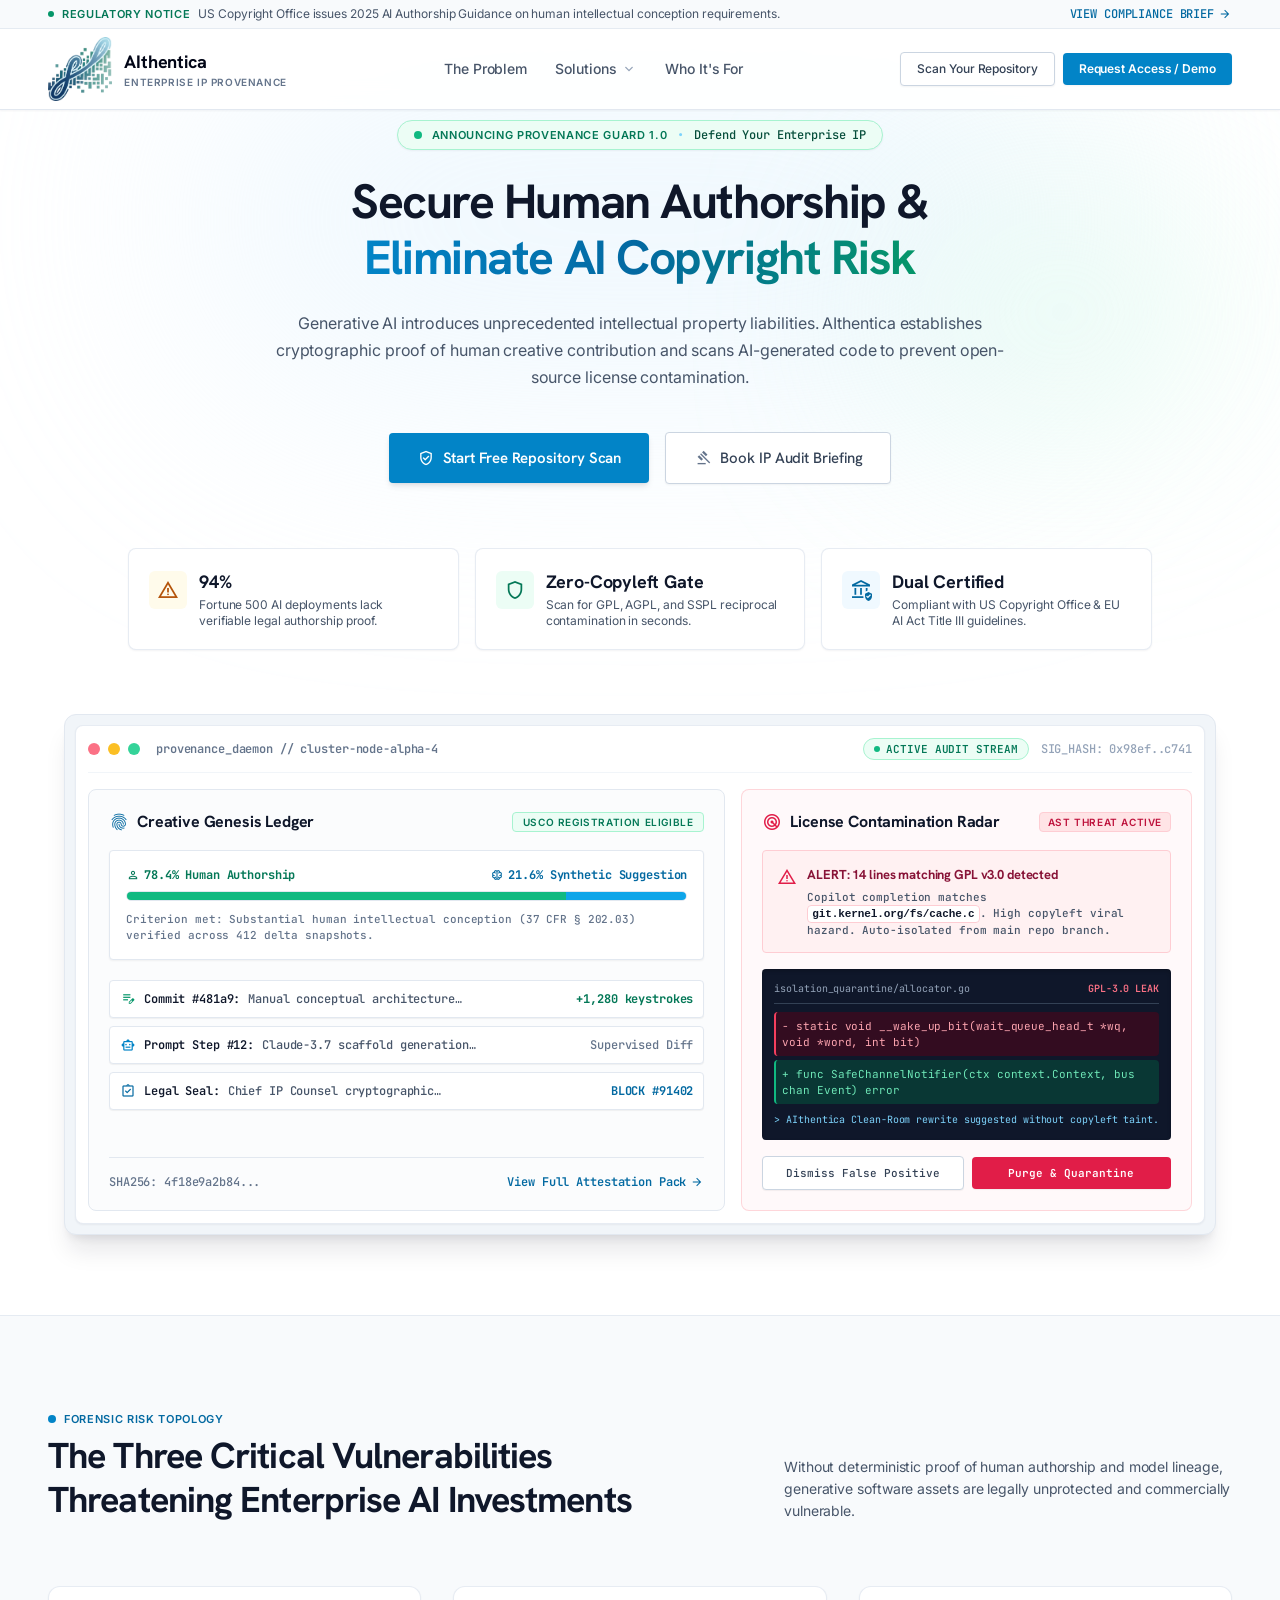
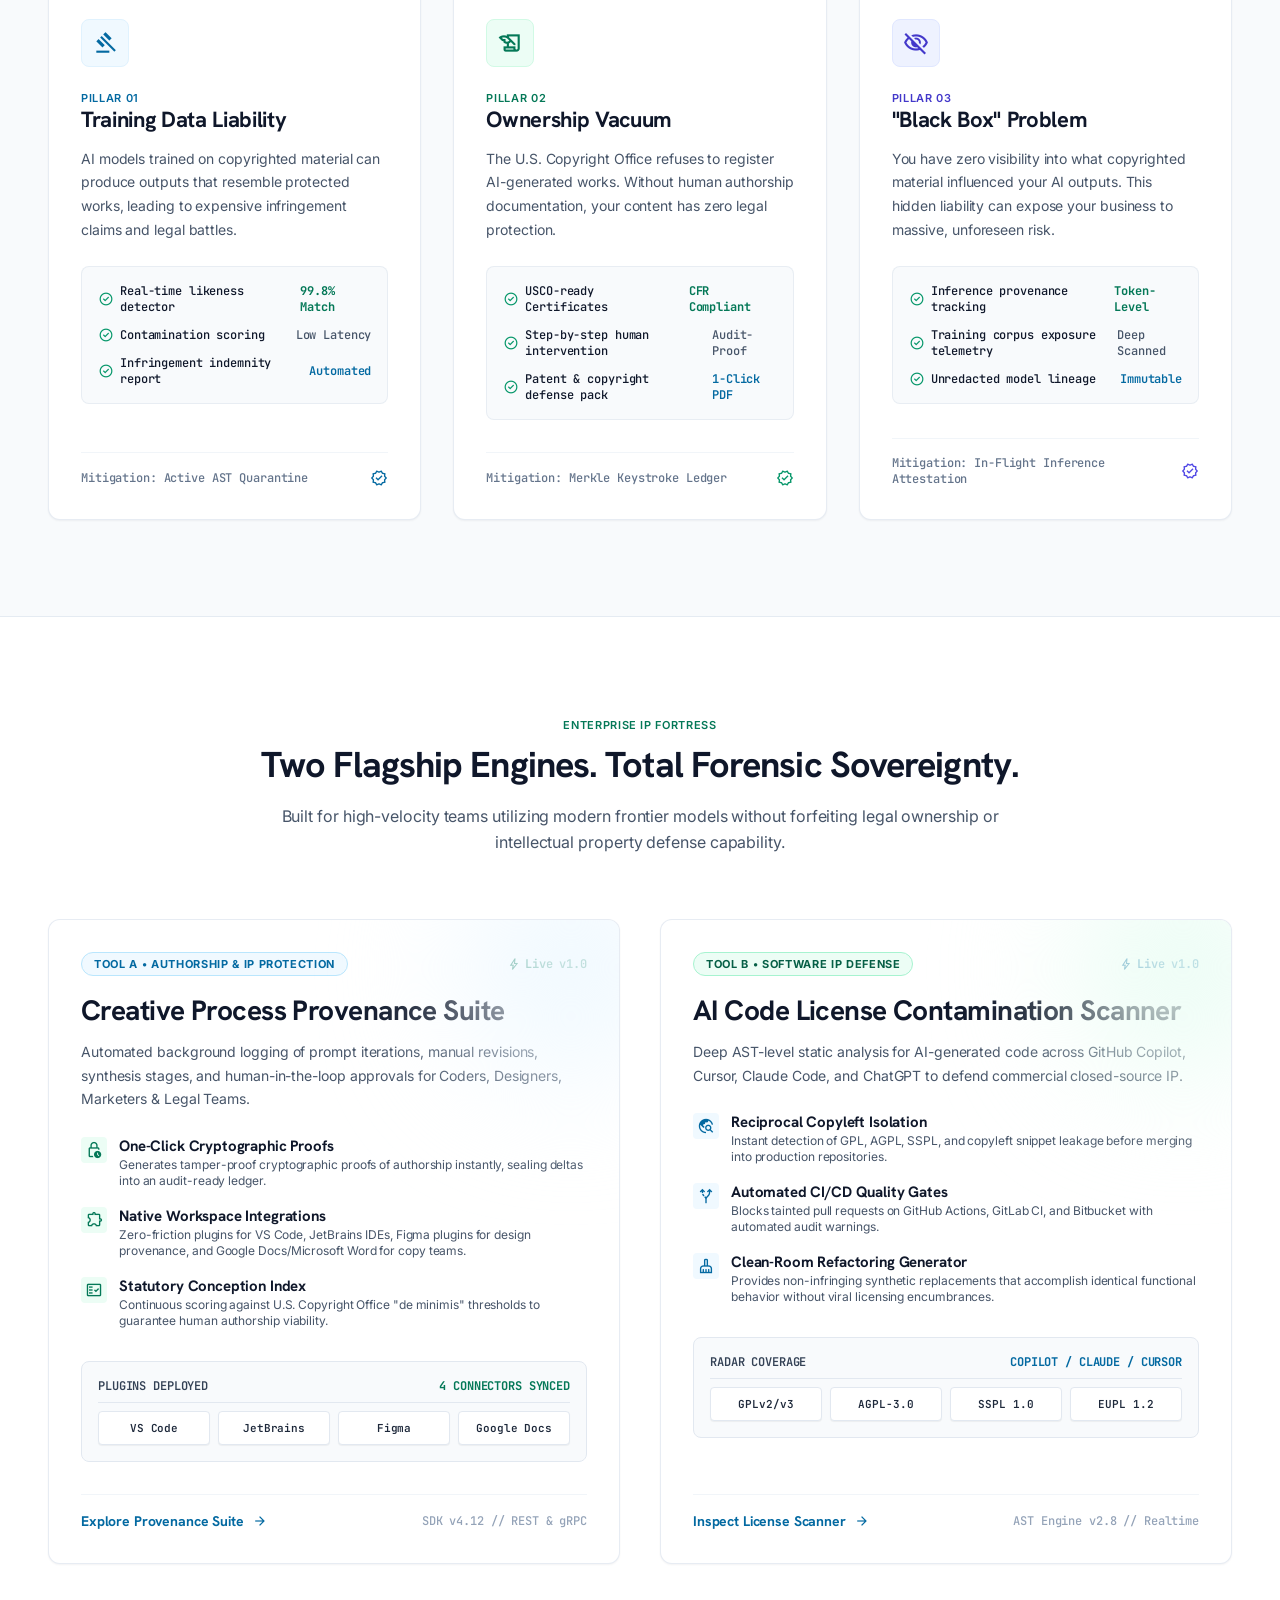
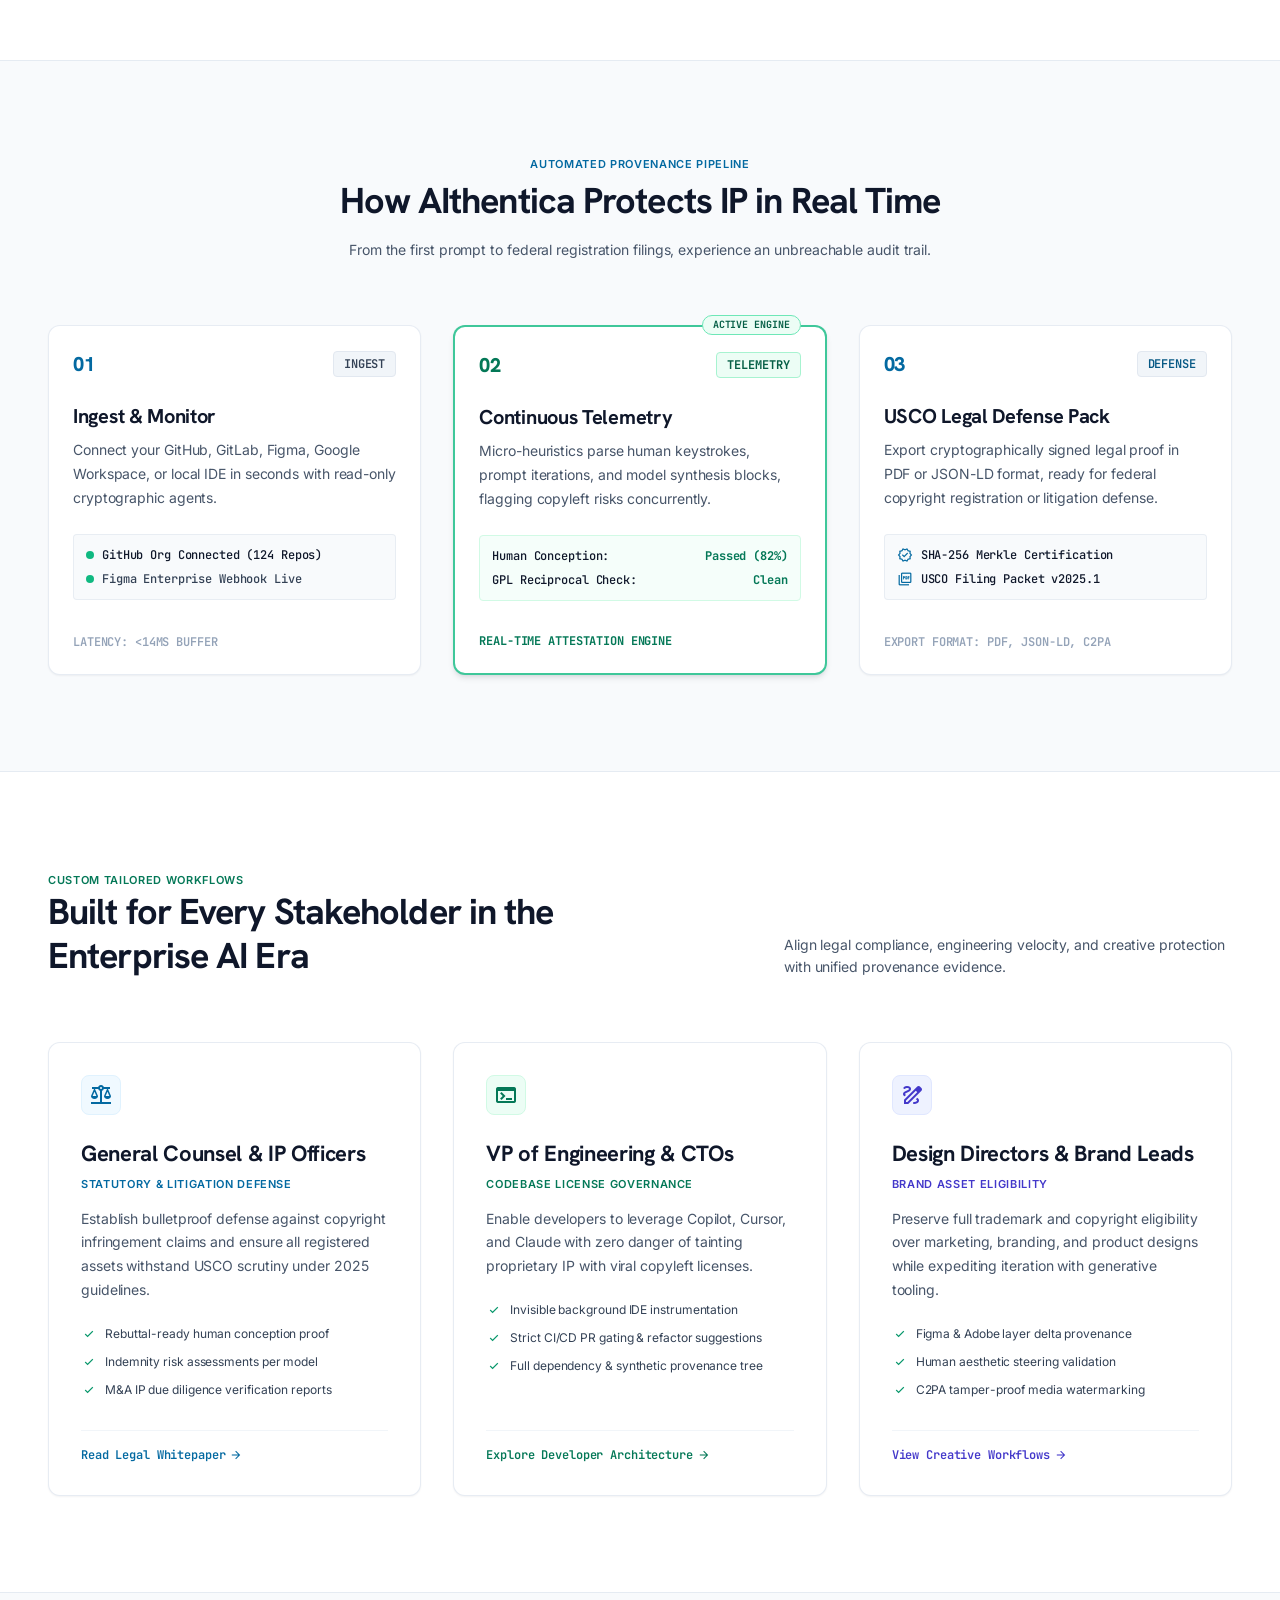
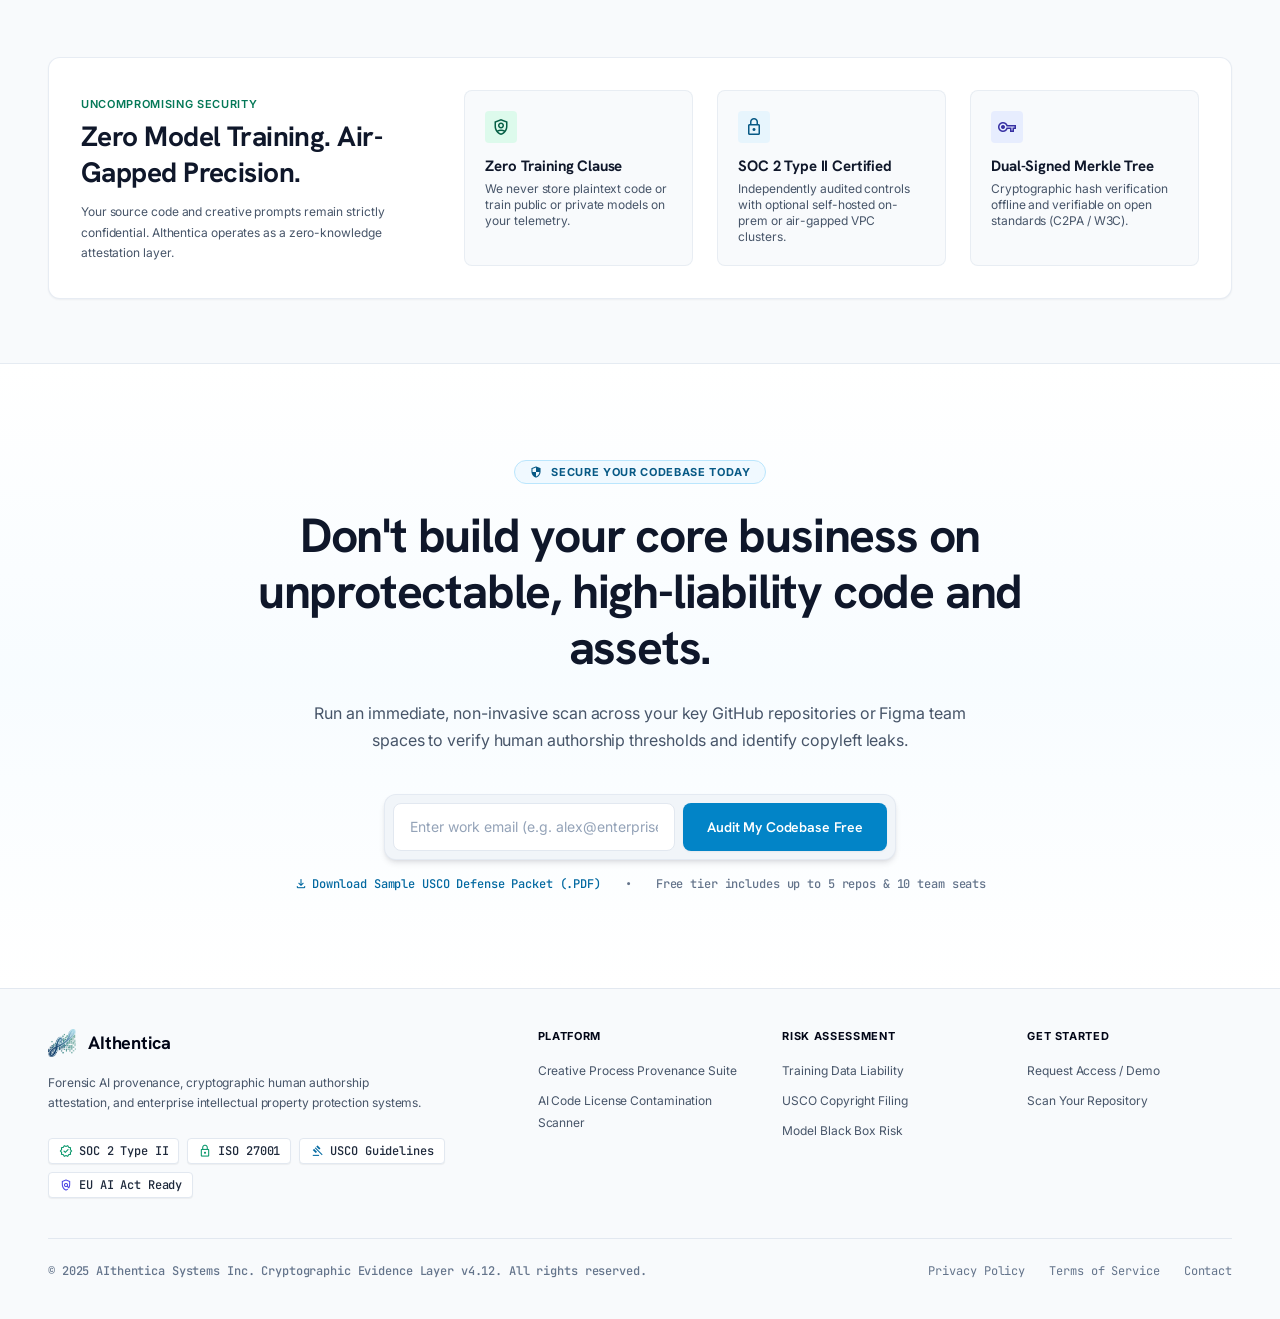
==== commit 2b1642f7: "new pages" ====
--- a/index.html
+++ b/index.html
@@ -22,2397 +22,7 @@
         <link rel="icon" type="image/png" sizes="32x32" href="/img/favicon-32x32.png">
         <link rel="icon" type="image/png" sizes="16x16" href="/img/favicon-16x16.png">
         <link rel="manifest" href="/site.webmanifest">
-        <style>
-            /* ============ Reset & tokens ============ */
-            *,
-            *::before,
-            *::after {
-                margin: 0;
-                padding: 0;
-                box-sizing: border-box;
-            }
-
-            :root {
-                --font-display: "Hanken Grotesk", "Space Grotesk", sans-serif;
-                --font-body: "Inter", sans-serif;
-                --font-mono: "JetBrains Mono", monospace;
-
-                --slate-50: #f8fafc;
-                --slate-100: #f1f5f9;
-                --slate-200: #e2e8f0;
-                --slate-300: #cbd5e1;
-                --slate-400: #94a3b8;
-                --slate-500: #64748b;
-                --slate-600: #475569;
-                --slate-700: #334155;
-                --slate-800: #1e293b;
-                --slate-900: #0f172a;
-                --slate-950: #020617;
-
-                --sky-50: #f0f9ff;
-                --sky-100: #e0f2fe;
-                --sky-200: #bae6fd;
-                --sky-300: #7dd3fc;
-                --sky-500: #0ea5e9;
-                --sky-600: #0284c7;
-                --sky-700: #0369a1;
-                --sky-800: #075985;
-                --sky-900: #0c4a6e;
-
-                --emerald-50: #ecfdf5;
-                --emerald-100: #d1fae5;
-                --emerald-200: #a7f3d0;
-                --emerald-300: #6ee7b7;
-                --emerald-400: #34d399;
-                --emerald-500: #10b981;
-                --emerald-600: #059669;
-                --emerald-700: #047857;
-                --emerald-800: #065f46;
-                --emerald-900: #064e3b;
-
-                --amber-50: #fffbeb;
-                --amber-400: #fbbf24;
-                --amber-700: #b45309;
-
-                --rose-50: #fff1f2;
-                --rose-100: #ffe4e6;
-                --rose-200: #fecdd3;
-                --rose-300: #fda4af;
-                --rose-400: #fb7185;
-                --rose-500: #f43f5e;
-                --rose-600: #e11d48;
-                --rose-700: #be123c;
-                --rose-900: #881337;
-                --rose-950: #4c0519;
-
-                --indigo-50: #eef2ff;
-                --indigo-100: #e0e7ff;
-                --indigo-600: #4f46e5;
-                --indigo-700: #4338ca;
-                --indigo-800: #3730a3;
-                --indigo-900: #312e81;
-
-                --shadow-sm: 0 1px 2px 0 rgba(15, 23, 42, 0.05);
-                --shadow-md: 0 4px 6px -1px rgba(15, 23, 42, 0.1),
-                    0 2px 4px -2px rgba(15, 23, 42, 0.1);
-                --shadow-xl: 0 20px 25px -5px rgba(15, 23, 42, 0.1),
-                    0 8px 10px -6px rgba(15, 23, 42, 0.1);
-
-                --header-h: 80px;
-            }
-
-            html {
-                scroll-behavior: smooth;
-                scroll-padding-top: calc(var(--header-h) + 44px);
-            }
-
-            body {
-                font-family: var(--font-body);
-                font-size: 14px;
-                line-height: 22px;
-                letter-spacing: -0.006em;
-                color: var(--slate-900);
-                background: #ffffff;
-                -webkit-font-smoothing: antialiased;
-                overscroll-behavior: none;
-            }
-
-            img {
-                max-width: 100%;
-                display: block;
-            }
-
-            a {
-                text-decoration: none;
-                color: inherit;
-            }
-
-            button {
-                font: inherit;
-                border: none;
-                background: none;
-                cursor: pointer;
-                color: inherit;
-            }
-
-            .material-symbols-outlined {
-                font-family: "Material Symbols Outlined";
-                font-weight: normal;
-                font-style: normal;
-                line-height: 1;
-                letter-spacing: normal;
-                text-transform: none;
-                display: inline-block;
-                white-space: nowrap;
-                word-wrap: normal;
-                direction: ltr;
-                -webkit-font-feature-settings: "liga";
-                font-feature-settings: "liga";
-                -webkit-font-smoothing: antialiased;
-            }
-
-            /* ============ Type utilities ============ */
-            .t-display {
-                font-family: var(--font-display);
-                font-size: 48px;
-                line-height: 56px;
-                letter-spacing: -0.03em;
-                font-weight: 700;
-            }
-
-            .t-headline-xl {
-                font-family: var(--font-display);
-                font-size: 36px;
-                line-height: 44px;
-                letter-spacing: -0.025em;
-                font-weight: 600;
-            }
-
-            .t-headline-lg {
-                font-family: var(--font-display);
-                font-size: 28px;
-                line-height: 36px;
-                letter-spacing: -0.02em;
-                font-weight: 600;
-            }
-
-            .t-headline-sm {
-                font-family: var(--font-display);
-                font-size: 20px;
-                line-height: 28px;
-                letter-spacing: -0.015em;
-                font-weight: 600;
-            }
-
-            .t-body-lg {
-                font-family: var(--font-body);
-                font-size: 16px;
-                line-height: 26px;
-                letter-spacing: -0.005em;
-                font-weight: 400;
-            }
-
-            .t-body-md {
-                font-family: var(--font-body);
-                font-size: 14px;
-                line-height: 22px;
-                letter-spacing: -0.006em;
-                font-weight: 400;
-            }
-
-            .t-body-sm {
-                font-family: var(--font-body);
-                font-size: 12px;
-                line-height: 16px;
-                font-weight: 400;
-            }
-
-            .t-caps {
-                font-family: var(--font-body);
-                font-size: 11px;
-                line-height: 14px;
-                letter-spacing: 0.06em;
-                font-weight: 600;
-                text-transform: uppercase;
-            }
-
-            .t-mono {
-                font-family: var(--font-mono);
-                font-size: 12px;
-                line-height: 16px;
-                letter-spacing: -0.01em;
-                font-weight: 500;
-                font-variant-numeric: tabular-nums;
-            }
-
-            /* ============ Layout ============ */
-            .wrap {
-                max-width: 80rem;
-                margin: 0 auto;
-                padding: 0 1.5rem;
-            }
-
-            main > section:first-child {
-                padding-top: calc(var(--header-h) + 40px);
-            }
-
-            /* ============ Header ============ */
-            .site-header {
-                position: fixed;
-                top: 0;
-                left: 0;
-                width: 100%;
-                z-index: 50;
-                background: rgba(255, 255, 255, 0.9);
-                backdrop-filter: blur(12px);
-                -webkit-backdrop-filter: blur(12px);
-                border-bottom: 1px solid var(--slate-200);
-                box-shadow: var(--shadow-sm);
-            }
-
-            .notice-bar {
-                background: var(--slate-50);
-                border-bottom: 1px solid rgba(226, 232, 240, 0.8);
-                padding: 6px 1.5rem;
-            }
-
-            .notice-inner {
-                max-width: 80rem;
-                margin: 0 auto;
-                display: flex;
-                align-items: center;
-                justify-content: space-between;
-                gap: 0.5rem;
-                width: 100%;
-            }
-
-            .notice-left {
-                display: flex;
-                align-items: center;
-                gap: 0.5rem;
-                min-width: 0;
-            }
-
-            .pulse-dot {
-                width: 6px;
-                height: 6px;
-                border-radius: 9999px;
-                background: var(--emerald-600);
-                animation: pulse 2s cubic-bezier(0.4, 0, 0.6, 1) infinite;
-                flex-shrink: 0;
-            }
-
-            .pulse-dot-sm {
-                width: 6px;
-                height: 6px;
-                border-radius: 9999px;
-                background: var(--emerald-500);
-                animation: pulse 2s cubic-bezier(0.4, 0, 0.6, 1) infinite;
-            }
-
-            @keyframes pulse {
-                0%,
-                100% {
-                    opacity: 1;
-                }
-                50% {
-                    opacity: 0.5;
-                }
-            }
-
-            .notice-label {
-                color: var(--emerald-700);
-                white-space: nowrap;
-            }
-
-            .notice-text {
-                color: var(--slate-600);
-                display: none;
-            }
-
-            .notice-link {
-                color: var(--sky-700);
-                font-weight: 500;
-                margin-left: auto;
-                display: flex;
-                align-items: center;
-                gap: 4px;
-                transition: color 0.15s ease;
-                white-space: nowrap;
-            }
-
-            .notice-link:hover {
-                color: var(--sky-900);
-            }
-
-            .nav-row {
-                height: var(--header-h);
-                max-width: 80rem;
-                margin: 0 auto;
-                padding: 0 1.5rem;
-                display: flex;
-                align-items: center;
-                justify-content: space-between;
-                gap: 1rem;
-            }
-
-            .brand {
-                display: flex;
-                align-items: center;
-                gap: 0.75rem;
-            }
-
-            .brand-logo {
-                height: 64px;
-                width: auto;
-                object-fit: contain;
-            }
-
-            .brand-name {
-                font-family: var(--font-display);
-                font-size: 18px;
-                line-height: 26px;
-                letter-spacing: -0.01em;
-                font-weight: 700;
-                color: var(--slate-950);
-            }
-
-            .brand-sub {
-                font-family: var(--font-body);
-                font-size: 10px;
-                line-height: 14px;
-                letter-spacing: 0.06em;
-                text-transform: uppercase;
-                font-weight: 600;
-                color: var(--slate-500);
-            }
-
-            .brand-col {
-                display: flex;
-                flex-direction: column;
-            }
-
-            .main-nav {
-                display: none;
-            }
-
-            .nav-item {
-                position: relative;
-            }
-
-            .nav-btn,
-            .nav-link {
-                display: flex;
-                align-items: center;
-                gap: 4px;
-                padding: 8px 12px;
-                border-radius: 4px;
-                color: var(--slate-600);
-                font-family: var(--font-body);
-                font-size: 14px;
-                line-height: 22px;
-                font-weight: 500;
-                transition: color 0.15s ease;
-            }
-
-            .nav-btn:hover,
-            .nav-link:hover {
-                color: var(--slate-950);
-            }
-
-            .nav-btn .material-symbols-outlined {
-                font-size: 16px;
-                color: var(--slate-400);
-                transition: color 0.15s ease;
-            }
-
-            .nav-item:hover .nav-btn .material-symbols-outlined {
-                color: var(--slate-700);
-            }
-
-            .dropdown {
-                position: absolute;
-                left: 0;
-                top: 100%;
-                display: none;
-                flex-direction: column;
-                width: 16rem;
-                padding: 8px;
-                background: #ffffff;
-                border-radius: 8px;
-                border: 1px solid var(--slate-200);
-                box-shadow: var(--shadow-xl);
-            }
-
-            .nav-item:hover .dropdown {
-                display: flex;
-            }
-
-            .dropdown a {
-                padding: 8px 12px;
-                border-radius: 4px;
-                font-family: var(--font-body);
-                font-size: 12px;
-                line-height: 16px;
-                color: var(--slate-700);
-                transition: background-color 0.15s ease, color 0.15s ease;
-            }
-
-            .dropdown a:hover {
-                background: var(--slate-100);
-                color: var(--slate-900);
-            }
-
-            .nav-actions {
-                display: flex;
-                align-items: center;
-                gap: 0.5rem;
-            }
-
-            .btn-ghost {
-                display: none;
-                align-items: center;
-                padding: 8px 16px;
-                border-radius: 4px;
-                border: 1px solid var(--slate-300);
-                background: #ffffff;
-                color: var(--slate-700);
-                font-family: var(--font-body);
-                font-size: 12px;
-                line-height: 16px;
-                font-weight: 500;
-                transition: background-color 0.15s ease;
-                box-shadow: var(--shadow-sm);
-            }
-
-            .btn-ghost:hover {
-                background: var(--slate-50);
-            }
-
-            .btn-primary-nav {
-                display: inline-flex;
-                align-items: center;
-                padding: 8px 16px;
-                border-radius: 4px;
-                background: var(--sky-600);
-                color: #ffffff;
-                font-family: var(--font-body);
-                font-size: 12px;
-                line-height: 16px;
-                font-weight: 600;
-                transition: background-color 0.15s ease;
-                box-shadow: var(--shadow-sm);
-            }
-
-            .btn-primary-nav:hover {
-                background: var(--sky-700);
-            }
-
-            .avatar {
-                width: 32px;
-                height: 32px;
-                border-radius: 9999px;
-                background: var(--slate-100);
-                border: 1px solid var(--slate-300);
-                display: flex;
-                align-items: center;
-                justify-content: center;
-                flex-shrink: 0;
-                color: var(--slate-700);
-            }
-
-            /* ============ Hero ============ */
-            .hero {
-                position: relative;
-                width: 100%;
-                padding-bottom: 5rem;
-                overflow: hidden;
-                background: linear-gradient(
-                    to bottom,
-                    var(--slate-50),
-                    #ffffff 60%,
-                    rgba(248, 250, 252, 0.5)
-                );
-            }
-
-            .hero-glow-1 {
-                position: absolute;
-                top: 2.5rem;
-                left: 50%;
-                transform: translateX(-50%);
-                width: 900px;
-                height: 360px;
-                background: rgba(224, 242, 254, 0.5);
-                filter: blur(130px);
-                border-radius: 9999px;
-                pointer-events: none;
-            }
-
-            .hero-glow-2 {
-                position: absolute;
-                top: 12rem;
-                right: 3rem;
-                width: 340px;
-                height: 240px;
-                background: rgba(209, 250, 229, 0.4);
-                filter: blur(100px);
-                border-radius: 9999px;
-                pointer-events: none;
-            }
-
-            .hero-inner {
-                position: relative;
-                z-index: 10;
-                display: flex;
-                flex-direction: column;
-                align-items: center;
-                text-align: center;
-            }
-
-            .hero-badge {
-                display: inline-flex;
-                align-items: center;
-                gap: 10px;
-                padding: 6px 16px;
-                border-radius: 9999px;
-                background: var(--emerald-50);
-                color: var(--emerald-800);
-                border: 1px solid var(--emerald-200);
-                box-shadow: var(--shadow-sm);
-                margin-bottom: 1.5rem;
-            }
-
-            .hero-badge .dot {
-                width: 8px;
-                height: 8px;
-                border-radius: 9999px;
-                background: var(--emerald-500);
-                animation: pulse 2s cubic-bezier(0.4, 0, 0.6, 1) infinite;
-            }
-
-            .hero-badge-sep {
-                color: var(--sky-300);
-            }
-
-            .hero-badge-mono {
-                color: var(--emerald-900);
-                font-weight: 500;
-            }
-
-            .hero h1 {
-                max-width: 56rem;
-                color: var(--slate-900);
-                margin-bottom: 1.5rem;
-            }
-
-            .hero h1 .grad {
-                background-image: linear-gradient(
-                    to right,
-                    var(--sky-600),
-                    var(--sky-700),
-                    var(--emerald-600)
-                );
-                -webkit-background-clip: text;
-                background-clip: text;
-                color: transparent;
-            }
-
-            .hero h1 .br-sm {
-                display: none;
-            }
-
-            .hero-sub {
-                color: var(--slate-600);
-                max-width: 48rem;
-                margin-bottom: 2.5rem;
-                line-height: 1.7;
-            }
-
-            .hero-ctas {
-                display: flex;
-                flex-direction: column;
-                align-items: center;
-                gap: 1rem;
-                margin-bottom: 4rem;
-                width: 100%;
-            }
-
-            .btn-hero-primary {
-                width: 100%;
-                display: inline-flex;
-                align-items: center;
-                justify-content: center;
-                gap: 8px;
-                padding: 14px 28px;
-                border-radius: 4px;
-                background: var(--sky-600);
-                color: #ffffff;
-                font-family: var(--font-display);
-                font-size: 15px;
-                line-height: 22px;
-                font-weight: 600;
-                transition: all 0.2s ease;
-                box-shadow: var(--shadow-md);
-            }
-
-            .btn-hero-primary:hover {
-                background: var(--sky-700);
-                box-shadow: var(--shadow-xl);
-            }
-
-            .btn-hero-secondary {
-                width: 100%;
-                display: inline-flex;
-                align-items: center;
-                justify-content: center;
-                gap: 8px;
-                padding: 14px 28px;
-                border-radius: 4px;
-                background: #ffffff;
-                border: 1px solid var(--slate-300);
-                color: var(--slate-700);
-                font-family: var(--font-display);
-                font-size: 15px;
-                line-height: 22px;
-                font-weight: 500;
-                transition: all 0.2s ease;
-                box-shadow: var(--shadow-sm);
-            }
-
-            .btn-hero-secondary:hover {
-                background: var(--slate-50);
-            }
-
-            .hero-stats {
-                display: grid;
-                grid-template-columns: 1fr;
-                gap: 1rem;
-                width: 100%;
-                max-width: 64rem;
-                margin-bottom: 4rem;
-            }
-
-            .stat-card {
-                background: #ffffff;
-                padding: 1.25rem;
-                border-radius: 8px;
-                border: 1px solid rgba(226, 232, 240, 0.8);
-                text-align: left;
-                display: flex;
-                align-items: flex-start;
-                gap: 0.75rem;
-                box-shadow: var(--shadow-sm);
-                transition: box-shadow 0.2s ease;
-            }
-
-            .stat-card:hover {
-                box-shadow: var(--shadow-md);
-            }
-
-            .stat-icon {
-                padding: 8px;
-                border-radius: 6px;
-                flex-shrink: 0;
-                margin-top: 2px;
-            }
-
-            .stat-icon-amber {
-                background: var(--amber-50);
-                color: var(--amber-700);
-            }
-
-            .stat-icon-emerald {
-                background: var(--emerald-50);
-                color: var(--emerald-700);
-            }
-
-            .stat-icon-sky {
-                background: var(--sky-50);
-                color: var(--sky-700);
-            }
-
-            .stat-value {
-                font-family: var(--font-display);
-                font-size: 18px;
-                line-height: 26px;
-                letter-spacing: -0.01em;
-                font-weight: 700;
-                color: var(--slate-900);
-            }
-
-            .stat-label {
-                color: var(--slate-600);
-                margin-top: 2px;
-            }
-
-            /* Hero visual deck */
-            .deck-frame {
-                width: 100%;
-                max-width: 72rem;
-                border-radius: 12px;
-                background: var(--slate-100);
-                padding: 10px;
-                border: 1px solid var(--slate-200);
-                box-shadow: var(--shadow-xl);
-            }
-
-            .deck {
-                background: #ffffff;
-                border-radius: 8px;
-                border: 1px solid rgba(226, 232, 240, 0.8);
-                padding: 12px;
-                display: flex;
-                flex-direction: column;
-                gap: 1rem;
-                box-shadow: var(--shadow-sm);
-            }
-
-            .deck-header {
-                display: flex;
-                align-items: center;
-                justify-content: space-between;
-                padding-bottom: 0.75rem;
-                border-bottom: 1px solid var(--slate-100);
-                gap: 1rem;
-            }
-
-            .traffic-lights {
-                display: flex;
-                align-items: center;
-                gap: 8px;
-            }
-
-            .tl {
-                width: 12px;
-                height: 12px;
-                border-radius: 9999px;
-                display: inline-block;
-            }
-
-            .tl-rose {
-                background: var(--rose-400);
-            }
-
-            .tl-amber {
-                background: var(--amber-400);
-            }
-
-            .tl-emerald {
-                background: var(--emerald-400);
-            }
-
-            .deck-title {
-                margin-left: 8px;
-                color: var(--slate-500);
-                font-weight: 600;
-                display: none;
-            }
-
-            .deck-header-right {
-                display: flex;
-                align-items: center;
-                gap: 12px;
-            }
-
-            .live-chip {
-                display: inline-flex;
-                align-items: center;
-                gap: 6px;
-                padding: 2px 10px;
-                border-radius: 9999px;
-                background: var(--emerald-50);
-                border: 1px solid var(--emerald-200);
-                font-family: var(--font-mono);
-                font-size: 11px;
-                line-height: 16px;
-                color: var(--emerald-700);
-                font-weight: 600;
-            }
-
-            .sig-hash {
-                color: var(--slate-400);
-                display: none;
-            }
-
-            .deck-grid {
-                display: grid;
-                grid-template-columns: 1fr;
-                gap: 1rem;
-            }
-
-            .panel-ledger {
-                background: rgba(248, 250, 252, 0.6);
-                border-radius: 8px;
-                border: 1px solid var(--slate-200);
-                padding: 1.25rem;
-                display: flex;
-                flex-direction: column;
-                justify-content: space-between;
-                text-align: left;
-            }
-
-            .panel-radar {
-                background: rgba(255, 241, 242, 0.4);
-                border-radius: 8px;
-                border: 1px solid rgba(254, 205, 211, 0.8);
-                padding: 1.25rem;
-                display: flex;
-                flex-direction: column;
-                justify-content: space-between;
-                text-align: left;
-            }
-
-            .panel-head {
-                display: flex;
-                align-items: center;
-                justify-content: space-between;
-                margin-bottom: 1rem;
-                gap: 0.5rem;
-            }
-
-            .panel-title {
-                display: flex;
-                align-items: center;
-                gap: 8px;
-            }
-
-            .panel-title h3 {
-                font-family: var(--font-display);
-                font-size: 16px;
-                line-height: 24px;
-                letter-spacing: -0.01em;
-                font-weight: 700;
-                color: var(--slate-900);
-            }
-
-            .chip-emerald {
-                padding: 2px 10px;
-                border-radius: 4px;
-                background: var(--emerald-50);
-                color: var(--emerald-700);
-                border: 1px solid var(--emerald-200);
-                font-family: var(--font-body);
-                font-size: 10px;
-                line-height: 14px;
-                letter-spacing: 0.06em;
-                text-transform: uppercase;
-                font-weight: 600;
-            }
-
-            .chip-rose {
-                padding: 2px 8px;
-                border-radius: 4px;
-                background: var(--rose-100);
-                color: var(--rose-700);
-                border: 1px solid var(--rose-200);
-                font-family: var(--font-body);
-                font-size: 10px;
-                line-height: 14px;
-                letter-spacing: 0.06em;
-                text-transform: uppercase;
-                font-weight: 600;
-            }
-
-            .split-metric {
-                background: #ffffff;
-                padding: 1rem;
-                border-radius: 4px;
-                border: 1px solid var(--slate-200);
-                margin-bottom: 1.25rem;
-                box-shadow: 0 1px 2px 0 rgba(0, 0, 0, 0.05);
-            }
-
-            .split-labels {
-                display: flex;
-                align-items: center;
-                justify-content: space-between;
-                margin-bottom: 8px;
-                gap: 0.5rem;
-            }
-
-            .split-human {
-                color: var(--emerald-700);
-                font-weight: 700;
-                display: flex;
-                align-items: center;
-                gap: 4px;
-            }
-
-            .split-synthetic {
-                color: var(--sky-700);
-                font-weight: 700;
-                display: flex;
-                align-items: center;
-                gap: 4px;
-            }
-
-            .split-bar {
-                width: 100%;
-                height: 10px;
-                border-radius: 9999px;
-                background: var(--slate-100);
-                border: 1px solid var(--slate-200);
-                display: flex;
-                overflow: hidden;
-            }
-
-            .split-bar .seg-human {
-                height: 100%;
-                width: 78.4%;
-                background: var(--emerald-500);
-            }
-
-            .split-bar .seg-synthetic {
-                height: 100%;
-                width: 21.6%;
-                background: var(--sky-500);
-            }
-
-            .split-note {
-                font-size: 11px;
-                line-height: 16px;
-                color: var(--slate-500);
-                margin-top: 10px;
-            }
-
-            .timeline {
-                display: flex;
-                flex-direction: column;
-                gap: 8px;
-            }
-
-            .tl-item {
-                padding: 10px;
-                border-radius: 4px;
-                background: #ffffff;
-                border: 1px solid var(--slate-200);
-                display: flex;
-                align-items: center;
-                justify-content: space-between;
-                gap: 0.5rem;
-                box-shadow: 0 1px 1px 0 rgba(0, 0, 0, 0.05);
-            }
-
-            .tl-item-left {
-                display: flex;
-                align-items: center;
-                gap: 8px;
-                min-width: 0;
-            }
-
-            .tl-item-title {
-                color: var(--slate-900);
-                font-weight: 600;
-                white-space: nowrap;
-            }
-
-            .tl-item-desc {
-                color: var(--slate-600);
-                overflow: hidden;
-                text-overflow: ellipsis;
-                white-space: nowrap;
-                max-width: 220px;
-            }
-
-            .tl-item-right {
-                flex-shrink: 0;
-                font-weight: 700;
-            }
-
-            .panel-foot {
-                padding-top: 1rem;
-                margin-top: 1rem;
-                border-top: 1px solid var(--slate-200);
-                display: flex;
-                align-items: center;
-                justify-content: space-between;
-                color: var(--slate-500);
-                gap: 0.5rem;
-            }
-
-            .link-inline {
-                color: var(--sky-700);
-                font-weight: 600;
-                display: flex;
-                align-items: center;
-                gap: 4px;
-                transition: color 0.15s ease;
-            }
-
-            .link-inline:hover {
-                color: var(--sky-900);
-            }
-
-            .alert-box {
-                background: var(--rose-50);
-                border: 1px solid var(--rose-200);
-                padding: 14px;
-                border-radius: 4px;
-                margin-bottom: 1rem;
-            }
-
-            .alert-inner {
-                display: flex;
-                align-items: flex-start;
-                gap: 10px;
-            }
-
-            .alert-title {
-                font-family: var(--font-display);
-                font-size: 13px;
-                line-height: 20px;
-                letter-spacing: -0.01em;
-                color: var(--rose-900);
-                font-weight: 700;
-            }
-
-            .alert-text {
-                font-size: 11px;
-                line-height: 16px;
-                color: var(--slate-600);
-                margin-top: 4px;
-            }
-
-            .alert-text code {
-                color: var(--slate-900);
-                font-weight: 700;
-                background: #ffffff;
-                padding: 2px 4px;
-                border-radius: 4px;
-                border: 1px solid var(--rose-200);
-            }
-
-            .code-box {
-                background: var(--slate-900);
-                border-radius: 4px;
-                padding: 12px;
-                font-family: var(--font-mono);
-                font-size: 11px;
-                line-height: 16px;
-                color: var(--slate-300);
-                overflow: hidden;
-                margin-bottom: 1rem;
-                box-shadow: inset 0 2px 4px rgba(0, 0, 0, 0.2);
-            }
-
-            .code-box-head {
-                display: flex;
-                align-items: center;
-                justify-content: space-between;
-                padding-bottom: 6px;
-                margin-bottom: 8px;
-                border-bottom: 1px solid var(--slate-700);
-                color: var(--slate-400);
-                font-size: 10px;
-            }
-
-            .code-box-head .leak {
-                color: var(--rose-400);
-                text-transform: uppercase;
-                font-weight: 600;
-            }
-
-            .code-diff-del {
-                background: rgba(76, 5, 25, 0.6);
-                color: var(--rose-300);
-                padding: 6px;
-                border-radius: 4px;
-                margin-bottom: 4px;
-                border-left: 2px solid var(--rose-500);
-            }
-
-            .code-diff-add {
-                background: rgba(6, 78, 59, 0.6);
-                color: var(--emerald-300);
-                padding: 6px;
-                border-radius: 4px;
-                border-left: 2px solid var(--emerald-500);
-            }
-
-            .code-hint {
-                color: var(--sky-300);
-                margin-top: 8px;
-                font-size: 10px;
-            }
-
-            .radar-actions {
-                display: flex;
-                align-items: center;
-                gap: 8px;
-            }
-
-            .btn-radar-ghost {
-                flex: 1;
-                padding: 8px 0;
-                border-radius: 4px;
-                background: #ffffff;
-                border: 1px solid var(--slate-300);
-                color: var(--slate-700);
-                font-family: var(--font-mono);
-                font-size: 11px;
-                line-height: 16px;
-                text-align: center;
-                font-weight: 500;
-                box-shadow: 0 1px 1px 0 rgba(0, 0, 0, 0.05);
-                transition: background-color 0.15s ease;
-            }
-
-            .btn-radar-ghost:hover {
-                background: var(--slate-50);
-            }
-
-            .btn-radar-danger {
-                flex: 1;
-                padding: 8px 0;
-                border-radius: 4px;
-                background: var(--rose-600);
-                color: #ffffff;
-                font-family: var(--font-mono);
-                font-size: 11px;
-                line-height: 16px;
-                text-align: center;
-                font-weight: 600;
-                box-shadow: 0 1px 1px 0 rgba(0, 0, 0, 0.05);
-                transition: background-color 0.15s ease;
-            }
-
-            .btn-radar-danger:hover {
-                background: var(--rose-700);
-            }
-
-            /* ============ Sections shared ============ */
-            .section {
-                width: 100%;
-                padding: 6rem 0;
-            }
-
-            .section-alt {
-                background: var(--slate-50);
-                border-top: 1px solid rgba(226, 232, 240, 0.8);
-                border-bottom: 1px solid rgba(226, 232, 240, 0.8);
-            }
-
-            .section-head-row {
-                display: flex;
-                flex-direction: column;
-                gap: 1.5rem;
-                margin-bottom: 4rem;
-            }
-
-            .eyebrow {
-                display: flex;
-                align-items: center;
-                gap: 8px;
-                color: var(--sky-700);
-                font-weight: 600;
-                margin-bottom: 8px;
-            }
-
-            .eyebrow-emerald {
-                color: var(--emerald-700);
-            }
-
-            .eyebrow-dot {
-                width: 8px;
-                height: 8px;
-                border-radius: 9999px;
-                background: var(--sky-600);
-                display: inline-block;
-            }
-
-            .section-head-row h2,
-            .section-head-center h2 {
-                color: var(--slate-900);
-                font-weight: 700;
-            }
-
-            .section-head-row h2 {
-                max-width: 42rem;
-            }
-
-            .section-lede-side {
-                color: var(--slate-600);
-                max-width: 28rem;
-            }
-
-            .section-head-center {
-                text-align: center;
-                max-width: 48rem;
-                margin: 0 auto 4rem;
-            }
-
-            .section-head-center .eyebrow {
-                justify-content: center;
-            }
-
-            .section-head-center h2 {
-                margin: 8px 0 16px;
-            }
-
-            .section-head-center p {
-                color: var(--slate-600);
-            }
-
-            /* ============ Pillars ============ */
-            .pillars-grid {
-                display: grid;
-                grid-template-columns: 1fr;
-                gap: 2rem;
-            }
-
-            .pillar-card {
-                background: #ffffff;
-                border-radius: 12px;
-                border: 1px solid rgba(226, 232, 240, 0.8);
-                padding: 2rem;
-                display: flex;
-                flex-direction: column;
-                justify-content: space-between;
-                box-shadow: var(--shadow-sm);
-                transition: all 0.2s ease;
-            }
-
-            .pillar-card:hover {
-                border-color: var(--slate-300);
-                box-shadow: var(--shadow-md);
-            }
-
-            .pillar-icon {
-                width: 48px;
-                height: 48px;
-                border-radius: 8px;
-                display: flex;
-                align-items: center;
-                justify-content: center;
-                margin-bottom: 1.5rem;
-            }
-
-            .pillar-icon-sky {
-                background: var(--sky-50);
-                border: 1px solid var(--sky-100);
-                color: var(--sky-700);
-            }
-
-            .pillar-icon-emerald {
-                background: var(--emerald-50);
-                border: 1px solid var(--emerald-100);
-                color: var(--emerald-700);
-            }
-
-            .pillar-icon-indigo {
-                background: var(--indigo-50);
-                border: 1px solid var(--indigo-100);
-                color: var(--indigo-700);
-            }
-
-            .pillar-tag-sky {
-                color: var(--sky-700);
-            }
-
-            .pillar-tag-emerald {
-                color: var(--emerald-700);
-            }
-
-            .pillar-tag-indigo {
-                color: var(--indigo-700);
-            }
-
-            .pillar-card h3 {
-                font-family: var(--font-display);
-                font-size: 22px;
-                line-height: 30px;
-                letter-spacing: -0.015em;
-                color: var(--slate-900);
-                font-weight: 700;
-                margin-bottom: 0.75rem;
-            }
-
-            .pillar-card > div > p {
-                color: var(--slate-600);
-                margin-bottom: 1.5rem;
-                line-height: 1.7;
-            }
-
-            .spec-list {
-                background: var(--slate-50);
-                border: 1px solid rgba(226, 232, 240, 0.7);
-                border-radius: 8px;
-                padding: 1rem;
-                display: flex;
-                flex-direction: column;
-                gap: 0.75rem;
-            }
-
-            .spec-row {
-                display: flex;
-                align-items: center;
-                justify-content: space-between;
-                gap: 0.5rem;
-                color: var(--slate-900);
-            }
-
-            .spec-row-left {
-                display: flex;
-                align-items: center;
-                gap: 6px;
-            }
-
-            .spec-val-emerald {
-                color: var(--emerald-700);
-                font-weight: 700;
-            }
-
-            .spec-val-muted {
-                color: var(--slate-600);
-            }
-
-            .spec-val-sky {
-                color: var(--sky-700);
-                font-weight: 600;
-            }
-
-            .card-foot {
-                margin-top: 2rem;
-                padding-top: 1rem;
-                border-top: 1px solid var(--slate-100);
-                display: flex;
-                align-items: center;
-                justify-content: space-between;
-                gap: 0.5rem;
-            }
-
-            .card-foot-note {
-                color: var(--slate-500);
-            }
-
-            /* ============ Tools suite ============ */
-            .tools-grid {
-                display: grid;
-                grid-template-columns: 1fr;
-                gap: 2.5rem;
-            }
-
-            .tool-card {
-                background: #ffffff;
-                border-radius: 12px;
-                border: 1px solid rgba(226, 232, 240, 0.8);
-                padding: 2rem;
-                display: flex;
-                flex-direction: column;
-                justify-content: space-between;
-                box-shadow: var(--shadow-sm);
-                transition: box-shadow 0.2s ease;
-                position: relative;
-                overflow: hidden;
-            }
-
-            .tool-card:hover {
-                box-shadow: var(--shadow-md);
-            }
-
-            .tool-glow-sky {
-                position: absolute;
-                right: -4rem;
-                top: -4rem;
-                width: 14rem;
-                height: 14rem;
-                background: var(--sky-50);
-                border-radius: 9999px;
-                filter: blur(64px);
-                pointer-events: none;
-            }
-
-            .tool-glow-emerald {
-                position: absolute;
-                right: -4rem;
-                top: -4rem;
-                width: 14rem;
-                height: 14rem;
-                background: var(--emerald-50);
-                border-radius: 9999px;
-                filter: blur(64px);
-                pointer-events: none;
-            }
-
-            .tool-head {
-                display: flex;
-                align-items: center;
-                justify-content: space-between;
-                margin-bottom: 1rem;
-                gap: 0.5rem;
-                flex-wrap: wrap;
-            }
-
-            .tool-chip-sky {
-                padding: 4px 12px;
-                border-radius: 9999px;
-                background: var(--sky-50);
-                border: 1px solid var(--sky-200);
-                color: var(--sky-700);
-                font-family: var(--font-body);
-                font-size: 11px;
-                line-height: 14px;
-                letter-spacing: 0.06em;
-                text-transform: uppercase;
-                font-weight: 700;
-            }
-
-            .tool-chip-emerald {
-                padding: 4px 12px;
-                border-radius: 9999px;
-                background: var(--emerald-50);
-                border: 1px solid var(--emerald-200);
-                color: var(--emerald-800);
-                font-family: var(--font-body);
-                font-size: 11px;
-                line-height: 14px;
-                letter-spacing: 0.06em;
-                text-transform: uppercase;
-                font-weight: 700;
-            }
-
-            .tool-live-emerald {
-                color: var(--emerald-700);
-                display: flex;
-                align-items: center;
-                gap: 4px;
-                font-weight: 600;
-            }
-
-            .tool-live-sky {
-                color: var(--sky-700);
-                display: flex;
-                align-items: center;
-                gap: 4px;
-                font-weight: 600;
-            }
-
-            .tool-card h3 {
-                font-family: var(--font-display);
-                font-size: 28px;
-                line-height: 36px;
-                letter-spacing: -0.02em;
-                color: var(--slate-900);
-                font-weight: 700;
-                margin-bottom: 0.75rem;
-            }
-
-            .tool-card > div > p {
-                color: var(--slate-600);
-                margin-bottom: 1.5rem;
-                line-height: 1.7;
-            }
-
-            .feature-list {
-                display: flex;
-                flex-direction: column;
-                gap: 1rem;
-                margin-bottom: 2rem;
-            }
-
-            .feature-item {
-                display: flex;
-                align-items: flex-start;
-                gap: 0.75rem;
-            }
-
-            .feature-icon {
-                padding: 4px;
-                border-radius: 4px;
-                flex-shrink: 0;
-                margin-top: 2px;
-            }
-
-            .feature-icon-emerald {
-                background: var(--emerald-50);
-                color: var(--emerald-700);
-            }
-
-            .feature-icon-sky {
-                background: var(--sky-50);
-                color: var(--sky-700);
-            }
-
-            .feature-item h4 {
-                font-family: var(--font-display);
-                font-size: 15px;
-                line-height: 22px;
-                letter-spacing: -0.01em;
-                color: var(--slate-900);
-                font-weight: 700;
-            }
-
-            .feature-item p {
-                color: var(--slate-600);
-            }
-
-            .context-box {
-                background: var(--slate-50);
-                border: 1px solid var(--slate-200);
-                border-radius: 8px;
-                padding: 1rem;
-            }
-
-            .context-head {
-                display: flex;
-                align-items: center;
-                justify-content: space-between;
-                color: var(--slate-600);
-                padding-bottom: 8px;
-                margin-bottom: 8px;
-                border-bottom: 1px solid var(--slate-200);
-            }
-
-            .context-head .left {
-                font-weight: 600;
-                color: var(--slate-700);
-            }
-
-            .context-head .right-emerald {
-                color: var(--emerald-700);
-                font-weight: 700;
-            }
-
-            .context-head .right-sky {
-                color: var(--sky-700);
-                font-weight: 700;
-            }
-
-            .context-grid {
-                display: grid;
-                grid-template-columns: repeat(4, 1fr);
-                gap: 8px;
-                text-align: center;
-                font-size: 11px;
-            }
-
-            .context-cell {
-                background: #ffffff;
-                border: 1px solid var(--slate-200);
-                padding: 8px;
-                border-radius: 4px;
-                color: var(--slate-800);
-                font-weight: 600;
-                box-shadow: 0 1px 1px 0 rgba(0, 0, 0, 0.05);
-            }
-
-            .tool-foot {
-                margin-top: 2rem;
-                padding-top: 1rem;
-                border-top: 1px solid var(--slate-100);
-                display: flex;
-                align-items: center;
-                justify-content: space-between;
-                gap: 0.5rem;
-            }
-
-            .link-arrow {
-                display: inline-flex;
-                align-items: center;
-                gap: 8px;
-                color: var(--sky-700);
-                font-family: var(--font-display);
-                font-size: 14px;
-                line-height: 20px;
-                letter-spacing: -0.01em;
-                font-weight: 700;
-                transition: color 0.15s ease;
-            }
-
-            .link-arrow:hover {
-                color: var(--sky-900);
-            }
-
-            .tool-foot-meta {
-                color: var(--slate-400);
-            }
-
-            /* ============ Workflow steps ============ */
-            .steps-grid {
-                display: grid;
-                grid-template-columns: 1fr;
-                gap: 2rem;
-                position: relative;
-            }
-
-            .step-card {
-                background: #ffffff;
-                border-radius: 12px;
-                border: 1px solid rgba(226, 232, 240, 0.8);
-                padding: 1.5rem;
-                display: flex;
-                flex-direction: column;
-                justify-content: space-between;
-                box-shadow: var(--shadow-sm);
-                transition: box-shadow 0.2s ease;
-            }
-
-            .step-card:hover {
-                box-shadow: var(--shadow-md);
-            }
-
-            .step-card-active {
-                border: 2px solid rgba(16, 185, 129, 0.8);
-                box-shadow: var(--shadow-md);
-                position: relative;
-            }
-
-            .step-badge-active {
-                position: absolute;
-                top: -12px;
-                right: 1.5rem;
-                padding: 2px 10px;
-                border-radius: 9999px;
-                background: var(--emerald-50);
-                border: 1px solid var(--emerald-300);
-                font-family: var(--font-mono);
-                font-size: 10px;
-                line-height: 14px;
-                color: var(--emerald-800);
-                font-weight: 700;
-                text-transform: uppercase;
-            }
-
-            .step-head {
-                display: flex;
-                align-items: center;
-                justify-content: space-between;
-                margin-bottom: 1.5rem;
-            }
-
-            .step-num-sky {
-                font-family: var(--font-display);
-                font-size: 20px;
-                line-height: 28px;
-                letter-spacing: -0.015em;
-                color: var(--sky-700);
-                font-weight: 800;
-            }
-
-            .step-num-emerald {
-                font-family: var(--font-display);
-                font-size: 20px;
-                line-height: 28px;
-                letter-spacing: -0.015em;
-                color: var(--emerald-700);
-                font-weight: 800;
-            }
-
-            .step-chip {
-                padding: 4px 10px;
-                border-radius: 4px;
-                background: var(--slate-100);
-                border: 1px solid var(--slate-200);
-                font-family: var(--font-mono);
-                font-size: 12px;
-                line-height: 16px;
-                color: var(--slate-700);
-                font-weight: 600;
-            }
-
-            .step-chip-emerald {
-                background: var(--emerald-50);
-                border-color: var(--emerald-200);
-                color: var(--emerald-800);
-                font-weight: 700;
-            }
-
-            .step-card h3 {
-                font-family: var(--font-display);
-                font-size: 20px;
-                line-height: 28px;
-                letter-spacing: -0.015em;
-                color: var(--slate-900);
-                font-weight: 700;
-                margin-bottom: 8px;
-            }
-
-            .step-card > div > p {
-                color: var(--slate-600);
-                margin-bottom: 1.5rem;
-                line-height: 1.7;
-            }
-
-            .step-well {
-                background: var(--slate-50);
-                border: 1px solid rgba(226, 232, 240, 0.7);
-                border-radius: 4px;
-                padding: 12px;
-                color: var(--slate-600);
-                display: flex;
-                flex-direction: column;
-                gap: 8px;
-            }
-
-            .step-well-emerald {
-                background: rgba(236, 253, 245, 0.5);
-                border-color: var(--emerald-100);
-                color: var(--slate-700);
-            }
-
-            .well-row {
-                display: flex;
-                align-items: center;
-                gap: 8px;
-                color: var(--slate-900);
-                font-weight: 500;
-            }
-
-            .well-row-muted {
-                display: flex;
-                align-items: center;
-                gap: 8px;
-                color: var(--slate-700);
-            }
-
-            .well-dot {
-                width: 8px;
-                height: 8px;
-                border-radius: 9999px;
-                background: var(--emerald-500);
-                flex-shrink: 0;
-            }
-
-            .well-row-between {
-                display: flex;
-                align-items: center;
-                justify-content: space-between;
-                gap: 0.5rem;
-                color: var(--slate-900);
-            }
-
-            .well-row-between .left {
-                font-weight: 500;
-            }
-
-            .well-val-emerald {
-                color: var(--emerald-700);
-                font-weight: 700;
-            }
-
-            .step-foot-muted {
-                margin-top: 2rem;
-                color: var(--slate-400);
-                font-weight: 600;
-            }
-
-            .step-foot-emerald {
-                margin-top: 2rem;
-                color: var(--emerald-700);
-                font-weight: 700;
-            }
-
-            /* ============ Roles ============ */
-            .roles-grid {
-                display: grid;
-                grid-template-columns: 1fr;
-                gap: 2rem;
-            }
-
-            .role-card {
-                background: #ffffff;
-                border-radius: 12px;
-                border: 1px solid rgba(226, 232, 240, 0.8);
-                padding: 2rem;
-                display: flex;
-                flex-direction: column;
-                justify-content: space-between;
-                box-shadow: var(--shadow-sm);
-                transition: box-shadow 0.2s ease;
-            }
-
-            .role-card:hover {
-                box-shadow: var(--shadow-md);
-            }
-
-            .role-icon {
-                width: 40px;
-                height: 40px;
-                border-radius: 8px;
-                display: flex;
-                align-items: center;
-                justify-content: center;
-                margin-bottom: 1.5rem;
-            }
-
-            .role-icon-sky {
-                background: var(--sky-50);
-                border: 1px solid var(--sky-100);
-                color: var(--sky-700);
-            }
-
-            .role-icon-emerald {
-                background: var(--emerald-50);
-                border: 1px solid var(--emerald-100);
-                color: var(--emerald-700);
-            }
-
-            .role-icon-indigo {
-                background: var(--indigo-50);
-                border: 1px solid var(--indigo-100);
-                color: var(--indigo-700);
-            }
-
-            .role-card h3 {
-                font-family: var(--font-display);
-                font-size: 22px;
-                line-height: 30px;
-                letter-spacing: -0.015em;
-                color: var(--slate-900);
-                font-weight: 700;
-                margin-bottom: 8px;
-            }
-
-            .role-tag-sky {
-                color: var(--sky-700);
-                margin-bottom: 1rem;
-            }
-
-            .role-tag-emerald {
-                color: var(--emerald-700);
-                margin-bottom: 1rem;
-            }
-
-            .role-tag-indigo {
-                color: var(--indigo-700);
-                margin-bottom: 1rem;
-            }
-
-            .role-card > div > p {
-                color: var(--slate-600);
-                margin-bottom: 1.5rem;
-                line-height: 1.7;
-            }
-
-            .check-list {
-                list-style: none;
-                display: flex;
-                flex-direction: column;
-                gap: 0.75rem;
-            }
-
-            .check-list li {
-                display: flex;
-                align-items: center;
-                gap: 8px;
-                color: var(--slate-700);
-            }
-
-            .role-foot {
-                margin-top: 2rem;
-                padding-top: 1rem;
-                border-top: 1px solid var(--slate-100);
-            }
-
-            .link-mono-sky {
-                color: var(--sky-700);
-                font-weight: 600;
-                display: flex;
-                align-items: center;
-                gap: 4px;
-                transition: color 0.15s ease;
-            }
-
-            .link-mono-sky:hover {
-                color: var(--sky-900);
-            }
-
-            .link-mono-emerald {
-                color: var(--emerald-700);
-                font-weight: 600;
-                display: flex;
-                align-items: center;
-                gap: 4px;
-                transition: color 0.15s ease;
-            }
-
-            .link-mono-emerald:hover {
-                color: var(--emerald-900);
-            }
-
-            .link-mono-indigo {
-                color: var(--indigo-700);
-                font-weight: 600;
-                display: flex;
-                align-items: center;
-                gap: 4px;
-                transition: color 0.15s ease;
-            }
-
-            .link-mono-indigo:hover {
-                color: var(--indigo-900);
-            }
-
-            /* ============ Assurance banner ============ */
-            .assurance {
-                width: 100%;
-                padding: 4rem 0;
-                background: var(--slate-50);
-                border-top: 1px solid rgba(226, 232, 240, 0.8);
-                border-bottom: 1px solid rgba(226, 232, 240, 0.8);
-            }
-
-            .assurance-card {
-                background: #ffffff;
-                border-radius: 12px;
-                border: 1px solid rgba(226, 232, 240, 0.8);
-                padding: 2rem;
-                box-shadow: var(--shadow-sm);
-            }
-
-            .assurance-grid {
-                display: grid;
-                grid-template-columns: 1fr;
-                gap: 2rem;
-                align-items: center;
-            }
-
-            .assurance-copy h3 {
-                font-family: var(--font-display);
-                font-size: 28px;
-                line-height: 36px;
-                letter-spacing: -0.02em;
-                color: var(--slate-900);
-                font-weight: 700;
-                margin: 4px 0 12px;
-            }
-
-            .assurance-copy p {
-                color: var(--slate-600);
-                line-height: 1.7;
-            }
-
-            .assurance-items {
-                display: grid;
-                grid-template-columns: 1fr;
-                gap: 1.5rem;
-            }
-
-            .assurance-item {
-                background: var(--slate-50);
-                border: 1px solid rgba(226, 232, 240, 0.7);
-                padding: 1.25rem;
-                border-radius: 8px;
-            }
-
-            .assurance-item-icon {
-                width: 32px;
-                height: 32px;
-                border-radius: 4px;
-                display: flex;
-                align-items: center;
-                justify-content: center;
-                margin-bottom: 0.75rem;
-            }
-
-            .assurance-item-icon-emerald {
-                background: rgba(209, 250, 229, 0.7);
-                color: var(--emerald-800);
-            }
-
-            .assurance-item-icon-sky {
-                background: rgba(224, 242, 254, 0.7);
-                color: var(--sky-800);
-            }
-
-            .assurance-item-icon-indigo {
-                background: rgba(224, 231, 255, 0.7);
-                color: var(--indigo-800);
-            }
-
-            .assurance-item h4 {
-                font-family: var(--font-display);
-                font-size: 15px;
-                line-height: 22px;
-                letter-spacing: -0.01em;
-                color: var(--slate-900);
-                font-weight: 700;
-                margin-bottom: 4px;
-            }
-
-            .assurance-item p {
-                color: var(--slate-600);
-            }
-
-            /* ============ Final CTA ============ */
-            .final-cta {
-                width: 100%;
-                padding: 6rem 0;
-                background: #ffffff;
-                position: relative;
-                overflow: hidden;
-            }
-
-            .final-cta::before {
-                content: "";
-                position: absolute;
-                inset: 0;
-                background: linear-gradient(
-                    to bottom,
-                    transparent,
-                    rgba(240, 249, 255, 0.5),
-                    transparent
-                );
-                pointer-events: none;
-            }
-
-            .final-cta-inner {
-                position: relative;
-                z-index: 10;
-                max-width: 56rem;
-                margin: 0 auto;
-                padding: 0 1.5rem;
-                text-align: center;
-            }
-
-            .cta-chip {
-                display: inline-flex;
-                align-items: center;
-                gap: 8px;
-                padding: 4px 14px;
-                border-radius: 9999px;
-                background: var(--sky-50);
-                border: 1px solid var(--sky-200);
-                color: var(--sky-800);
-                font-weight: 700;
-                margin-bottom: 1.5rem;
-            }
-
-            .final-cta h2 {
-                font-family: var(--font-display);
-                font-size: 34px;
-                line-height: 42px;
-                letter-spacing: -0.025em;
-                color: var(--slate-900);
-                font-weight: 700;
-                margin-bottom: 1.5rem;
-            }
-
-            .final-cta-sub {
-                color: var(--slate-600);
-                max-width: 42rem;
-                margin: 0 auto 2.5rem;
-                line-height: 1.7;
-            }
-
-            .scan-form-frame {
-                max-width: 32rem;
-                margin: 0 auto 1rem;
-                background: var(--slate-100);
-                border: 1px solid rgba(226, 232, 240, 0.8);
-                padding: 8px;
-                border-radius: 12px;
-                box-shadow: var(--shadow-md);
-            }
-
-            .scan-form {
-                display: flex;
-                flex-direction: column;
-                gap: 8px;
-            }
-
-            .scan-input {
-                flex: 1;
-                background: #ffffff;
-                border: 1px solid var(--slate-200);
-                color: var(--slate-900);
-                padding: 12px 16px;
-                border-radius: 8px;
-                font-family: var(--font-body);
-                font-size: 14px;
-                line-height: 22px;
-            }
-
-            .scan-input::placeholder {
-                color: var(--slate-400);
-            }
-
-            .scan-input:focus {
-                outline: none;
-                box-shadow: 0 0 0 2px var(--sky-500);
-            }
-
-            .scan-submit {
-                padding: 12px 24px;
-                border-radius: 8px;
-                background: var(--sky-600);
-                color: #ffffff;
-                font-family: var(--font-display);
-                font-size: 14px;
-                line-height: 20px;
-                letter-spacing: -0.01em;
-                font-weight: 600;
-                transition: all 0.2s ease;
-                white-space: nowrap;
-                box-shadow: var(--shadow-sm);
-            }
-
-            .scan-submit:hover {
-                background: var(--sky-700);
-            }
-
-            .scan-status {
-                display: none;
-                color: var(--emerald-700);
-                font-weight: 600;
-                margin-bottom: 1rem;
-            }
-
-            .scan-status.visible {
-                display: block;
-            }
-
-            .cta-meta {
-                display: flex;
-                flex-wrap: wrap;
-                align-items: center;
-                justify-content: center;
-                gap: 1.5rem;
-                color: var(--slate-500);
-            }
-
-            .link-download {
-                color: var(--sky-700);
-                font-weight: 500;
-                display: flex;
-                align-items: center;
-                gap: 4px;
-                transition: color 0.15s ease;
-            }
-
-            .link-download:hover {
-                text-decoration: underline;
-                color: var(--sky-900);
-            }
-
-            /* ============ Footer ============ */
-            .site-footer {
-                width: 100%;
-                background: var(--slate-50);
-                border-top: 1px solid var(--slate-200);
-                padding: 2.5rem 0;
-            }
-
-            .footer-grid {
-                display: grid;
-                grid-template-columns: 1fr;
-                gap: 2.5rem;
-                margin-bottom: 2.5rem;
-            }
-
-            .footer-brand-col {
-                display: flex;
-                flex-direction: column;
-                gap: 1rem;
-            }
-
-            .footer-brand {
-                display: flex;
-                align-items: center;
-                gap: 0.75rem;
-            }
-
-            .footer-logo {
-                height: 28px;
-                width: auto;
-                object-fit: contain;
-            }
-
-            .footer-desc {
-                color: var(--slate-600);
-                max-width: 24rem;
-                line-height: 1.7;
-            }
-
-            .footer-badges {
-                display: flex;
-                flex-wrap: wrap;
-                gap: 8px;
-                padding-top: 8px;
-            }
-
-            .footer-badge {
-                display: inline-flex;
-                align-items: center;
-                gap: 6px;
-                padding: 4px 10px;
-                border-radius: 4px;
-                background: #ffffff;
-                border: 1px solid var(--slate-200);
-                color: var(--slate-800);
-                font-family: var(--font-mono);
-                font-size: 12px;
-                line-height: 16px;
-                letter-spacing: -0.01em;
-                font-weight: 500;
-                box-shadow: 0 1px 1px 0 rgba(0, 0, 0, 0.05);
-            }
-
-            .footer-col h4 {
-                font-family: var(--font-body);
-                font-size: 11px;
-                line-height: 14px;
-                letter-spacing: 0.06em;
-                text-transform: uppercase;
-                color: var(--slate-950);
-                font-weight: 700;
-                margin-bottom: 1rem;
-            }
-
-            .footer-col ul {
-                list-style: none;
-                display: flex;
-                flex-direction: column;
-                gap: 0.5rem;
-            }
-
-            .footer-col a {
-                font-family: var(--font-body);
-                font-size: 12px;
-                line-height: 16px;
-                color: var(--slate-600);
-                transition: color 0.15s ease;
-            }
-
-            .footer-col a:hover {
-                color: var(--slate-950);
-            }
-
-            .footer-bottom {
-                padding-top: 1.5rem;
-                border-top: 1px solid var(--slate-200);
-                display: flex;
-                flex-direction: column;
-                align-items: center;
-                justify-content: space-between;
-                gap: 1rem;
-                color: var(--slate-500);
-            }
-
-            .footer-bottom-links {
-                display: flex;
-                align-items: center;
-                gap: 1.5rem;
-            }
-
-            .footer-bottom a {
-                font-family: var(--font-mono);
-                font-size: 12px;
-                line-height: 16px;
-                color: var(--slate-500);
-                transition: color 0.15s ease;
-            }
-
-            .footer-bottom a:hover {
-                color: var(--slate-900);
-            }
-
-            /* ============ Responsive ============ */
-            @media (min-width: 640px) {
-                .hero-ctas {
-                    flex-direction: row;
-                    width: auto;
-                }
-
-                .hero h1 .br-sm {
-                    display: inline;
-                }
-
-                .btn-hero-primary,
-                .btn-hero-secondary {
-                    width: auto;
-                }
-
-                .scan-form {
-                    flex-direction: row;
-                }
-            }
-
-            @media (max-width: 767px) {
-                .hero h1.t-display {
-                    font-size: 32px;
-                    line-height: 40px;
-                }
-            }
-
-            @media (min-width: 768px) {
-                .notice-text {
-                    display: inline;
-                }
-
-                .hero-stats {
-                    grid-template-columns: repeat(3, 1fr);
-                }
-
-                .assurance-items {
-                    grid-template-columns: repeat(3, 1fr);
-                }
-
-                .final-cta h2 {
-                    font-size: 48px;
-                    line-height: 56px;
-                }
-            }
-
-            @media (min-width: 1024px) {
-                .wrap,
-                .nav-row,
-                .notice-bar {
-                    padding-left: 3rem;
-                    padding-right: 3rem;
-                }
-
-                .main-nav {
-                    display: flex;
-                    align-items: center;
-                    gap: 0.25rem;
-                }
-
-                .btn-ghost {
-                    display: inline-flex;
-                }
-
-                .deck-grid {
-                    grid-template-columns: repeat(12, 1fr);
-                }
-
-                .panel-ledger {
-                    grid-column: span 7;
-                }
-
-                .panel-radar {
-                    grid-column: span 5;
-                }
-
-                .deck-title {
-                    display: inline;
-                }
-
-                .sig-hash {
-                    display: inline;
-                }
-
-                .section-head-row {
-                    flex-direction: row;
-                    align-items: flex-end;
-                    justify-content: space-between;
-                }
-
-                .pillars-grid,
-                .steps-grid,
-                .roles-grid {
-                    grid-template-columns: repeat(3, 1fr);
-                }
-
-                .tools-grid {
-                    grid-template-columns: repeat(2, 1fr);
-                }
-
-                .assurance-grid {
-                    grid-template-columns: repeat(12, 1fr);
-                }
-
-                .assurance-copy {
-                    grid-column: span 4;
-                }
-
-                .assurance-items {
-                    grid-column: span 8;
-                }
-
-                .footer-grid {
-                    grid-template-columns: repeat(5, 1fr);
-                }
-
-                .footer-brand-col {
-                    grid-column: span 2;
-                }
-
-                .footer-bottom {
-                    flex-direction: row;
-                }
-            }
-        </style>
+                <link rel="stylesheet" href="assets/site.css" />
     </head>
     <body>
         <!-- ============ Header ============ -->
@@ -2478,11 +88,6 @@
                         >Scan Your Repository</a
                     ><a class="btn-primary-nav" href="#subscribe"
                         >Request Access / Demo</a
-                    ><div class="avatar" aria-hidden="true">
-                        <span class="material-symbols-outlined" style="font-size: 18px"
-                            >person</span
-                        >
-                    </div>
                 </div>
             </div>
         </header>
@@ -3170,7 +775,7 @@
                                 </div>
                             </div>
                             <div class="tool-foot">
-                                <a class="link-arrow" href="#subscribe">
+                                <a class="link-arrow" href="provenance-suite.html">
                                     <span>Explore Provenance Suite</span>
                                     <span
                                         class="material-symbols-outlined"
@@ -3288,7 +893,7 @@
                                 </div>
                             </div>
                             <div class="tool-foot">
-                                <a class="link-arrow" href="#subscribe">
+                                <a class="link-arrow" href="license-scanner.html">
                                     <span>Inspect License Scanner</span>
                                     <span
                                         class="material-symbols-outlined"
@@ -3503,7 +1108,7 @@
                                 </ul>
                             </div>
                             <div class="role-foot">
-                                <a class="t-mono link-mono-sky" href="#subscribe">
+                                <a class="t-mono link-mono-sky" href="whitepaper.html">
                                     <span>Read Legal Whitepaper</span>
                                     <span
                                         class="material-symbols-outlined"
@@ -3565,7 +1170,7 @@
                             <div class="role-foot">
                                 <a
                                     class="t-mono link-mono-emerald"
-                                    href="#subscribe"
+                                    href="developer-architecture.html"
                                 >
                                     <span>Explore Developer Architecture</span>
                                     <span
@@ -3626,7 +1231,7 @@
                             <div class="role-foot">
                                 <a
                                     class="t-mono link-mono-indigo"
-                                    href="#subscribe"
+                                    href="creative-workflows.html"
                                 >
                                     <span>View Creative Workflows</span>
                                     <span
@@ -3767,7 +1372,7 @@
                         enterprise inbox.
                     </div>
                     <div class="t-mono cta-meta">
-                        <a class="link-download" href="#">
+                        <a class="link-download" href="whitepaper.html">
                             <span
                                 class="material-symbols-outlined"
                                 style="font-size: 14px"
@@ -3890,29 +1495,114 @@
                         Layer v4.12. All rights reserved.
                     </p>
                     <div class="footer-bottom-links">
-                        <a href="#">Privacy Policy</a>
-                        <a href="#">Terms of Service</a>
-                        <a href="#">Contact</a>
+                        <a href="privacy-policy.html">Privacy Policy</a>
+                        <a href="terms-of-service.html">Terms of Service</a>
+                        <button
+                            type="button"
+                            class="footer-contact-btn"
+                            id="contactOpenBtn"
+                        >
+                            Contact
+                        </button>
                     </div>
                 </div>
             </div>
         </footer>
 
+        <!-- ============ Contact Modal (form lives in reusable iframe doc) ============ -->
+        <div class="modal-overlay" id="contactModal" hidden>
+            <div
+                class="modal-dialog"
+                role="dialog"
+                aria-modal="true"
+                aria-labelledby="contactModalTitle"
+            >
+                <div class="modal-head">
+                    <h3 id="contactModalTitle" class="t-headline-sm">
+                        Contact AIthentica
+                    </h3>
+                    <button
+                        type="button"
+                        class="modal-close"
+                        id="contactCloseBtn"
+                        aria-label="Close dialog"
+                    >
+                        <span class="material-symbols-outlined" style="font-size: 18px"
+                            >close</span
+                        >
+                    </button>
+                </div>
+                <iframe
+                    class="modal-frame"
+                    id="contactFrame"
+                    src="contact-form.html"
+                    title="Contact form"
+                ></iframe>
+            </div>
+        </div>
+
         <script>
             (function () {
+                // ---- Subscribe form -> /api/subscribe ----
                 var form = document.getElementById("subscribeForm");
                 var input = document.getElementById("emailInput");
-                var success = document.getElementById("formSuccess");
-                if (!form || !input || !success) return;
-                    e.preventDefault();
-                form.addEventListener("submit", function (e) {
-                    if (!input.checkValidity()) {
-                        input.reportValidity();
-                        return;
+                var status = document.getElementById("formSuccess");
+                if (form && input && status) {
+                    form.addEventListener("submit", async function (e) {
+                        e.preventDefault();
+                        if (!input.checkValidity()) {
+                            input.reportValidity();
+                            return;
+                        }
+                        var email = input.value.trim();
+                        var btn = form.querySelector("button[type=submit]");
+                        if (btn) btn.disabled = true;
+                        status.classList.remove("visible", "error");
+                        try {
+                            var res = await fetch("/api/subscribe", {
+                                method: "POST",
+                                headers: { "Content-Type": "application/json" },
+                                body: JSON.stringify({ email: email }),
+                            });
+                            if (!res.ok) throw new Error("HTTP " + res.status);
+                            status.textContent =
+                                "\u2713 Audit daemon dispatched. Verification link sent to enterprise inbox.";
+                            input.value = "";
+                        } catch (err) {
+                            status.classList.add("error");
+                            status.textContent =
+                                "\u26A0 Subscription service unreachable. Try again shortly or email us via Contact.";
+                        } finally {
+                            if (btn) btn.disabled = false;
+                            status.classList.add("visible");
+                        }
+                    });
+                }
+
+                // ---- Contact modal (form in reusable iframe doc) ----
+                var modal = document.getElementById("contactModal");
+                var openBtn = document.getElementById("contactOpenBtn");
+                var closeBtn = document.getElementById("contactCloseBtn");
+                if (modal && openBtn && closeBtn) {
+                    function openModal() {
+                        modal.hidden = false;
+                        document.body.style.overflow = "hidden";
+                        closeBtn.focus();
                     }
-                    success.classList.add("visible");
-                    input.value = "";
-                });
+                    function closeModal() {
+                        modal.hidden = true;
+                        document.body.style.overflow = "";
+                        openBtn.focus();
+                    }
+                    openBtn.addEventListener("click", openModal);
+                    closeBtn.addEventListener("click", closeModal);
+                    modal.addEventListener("click", function (e) {
+                        if (e.target === modal) closeModal();
+                    });
+                    document.addEventListener("keydown", function (e) {
+                        if (e.key === "Escape" && !modal.hidden) closeModal();
+                    });
+                }
             })();
         </script>
     </body>
--- a/assets/site.css
+++ b/assets/site.css
@@ -0,0 +1,2466 @@
+            /* ============ Reset & tokens ============ */
+            *,
+            *::before,
+            *::after {
+                margin: 0;
+                padding: 0;
+                box-sizing: border-box;
+            }
+
+            :root {
+                --font-display: "Hanken Grotesk", "Space Grotesk", sans-serif;
+                --font-body: "Inter", sans-serif;
+                --font-mono: "JetBrains Mono", monospace;
+
+                --slate-50: #f8fafc;
+                --slate-100: #f1f5f9;
+                --slate-200: #e2e8f0;
+                --slate-300: #cbd5e1;
+                --slate-400: #94a3b8;
+                --slate-500: #64748b;
+                --slate-600: #475569;
+                --slate-700: #334155;
+                --slate-800: #1e293b;
+                --slate-900: #0f172a;
+                --slate-950: #020617;
+
+                --sky-50: #f0f9ff;
+                --sky-100: #e0f2fe;
+                --sky-200: #bae6fd;
+                --sky-300: #7dd3fc;
+                --sky-500: #0ea5e9;
+                --sky-600: #0284c7;
+                --sky-700: #0369a1;
+                --sky-800: #075985;
+                --sky-900: #0c4a6e;
+
+                --emerald-50: #ecfdf5;
+                --emerald-100: #d1fae5;
+                --emerald-200: #a7f3d0;
+                --emerald-300: #6ee7b7;
+                --emerald-400: #34d399;
+                --emerald-500: #10b981;
+                --emerald-600: #059669;
+                --emerald-700: #047857;
+                --emerald-800: #065f46;
+                --emerald-900: #064e3b;
+
+                --amber-50: #fffbeb;
+                --amber-400: #fbbf24;
+                --amber-700: #b45309;
+
+                --rose-50: #fff1f2;
+                --rose-100: #ffe4e6;
+                --rose-200: #fecdd3;
+                --rose-300: #fda4af;
+                --rose-400: #fb7185;
+                --rose-500: #f43f5e;
+                --rose-600: #e11d48;
+                --rose-700: #be123c;
+                --rose-900: #881337;
+                --rose-950: #4c0519;
+
+                --indigo-50: #eef2ff;
+                --indigo-100: #e0e7ff;
+                --indigo-600: #4f46e5;
+                --indigo-700: #4338ca;
+                --indigo-800: #3730a3;
+                --indigo-900: #312e81;
+
+                --shadow-sm: 0 1px 2px 0 rgba(15, 23, 42, 0.05);
+                --shadow-md: 0 4px 6px -1px rgba(15, 23, 42, 0.1),
+                    0 2px 4px -2px rgba(15, 23, 42, 0.1);
+                --shadow-xl: 0 20px 25px -5px rgba(15, 23, 42, 0.1),
+                    0 8px 10px -6px rgba(15, 23, 42, 0.1);
+
+                --header-h: 80px;
+            }
+
+            html {
+                scroll-behavior: smooth;
+                scroll-padding-top: calc(var(--header-h) + 44px);
+            }
+
+            body {
+                font-family: var(--font-body);
+                font-size: 14px;
+                line-height: 22px;
+                letter-spacing: -0.006em;
+                color: var(--slate-900);
+                background: #ffffff;
+                -webkit-font-smoothing: antialiased;
+                overscroll-behavior: none;
+            }
+
+            img {
+                max-width: 100%;
+                display: block;
+            }
+
+            a {
+                text-decoration: none;
+                color: inherit;
+            }
+
+            button {
+                font: inherit;
+                border: none;
+                background: none;
+                cursor: pointer;
+                color: inherit;
+            }
+
+            .material-symbols-outlined {
+                font-family: "Material Symbols Outlined";
+                font-weight: normal;
+                font-style: normal;
+                line-height: 1;
+                letter-spacing: normal;
+                text-transform: none;
+                display: inline-block;
+                white-space: nowrap;
+                word-wrap: normal;
+                direction: ltr;
+                -webkit-font-feature-settings: "liga";
+                font-feature-settings: "liga";
+                -webkit-font-smoothing: antialiased;
+            }
+
+            /* ============ Type utilities ============ */
+            .t-display {
+                font-family: var(--font-display);
+                font-size: 48px;
+                line-height: 56px;
+                letter-spacing: -0.03em;
+                font-weight: 700;
+            }
+
+            .t-headline-xl {
+                font-family: var(--font-display);
+                font-size: 36px;
+                line-height: 44px;
+                letter-spacing: -0.025em;
+                font-weight: 600;
+            }
+
+            .t-headline-lg {
+                font-family: var(--font-display);
+                font-size: 28px;
+                line-height: 36px;
+                letter-spacing: -0.02em;
+                font-weight: 600;
+            }
+
+            .t-headline-sm {
+                font-family: var(--font-display);
+                font-size: 20px;
+                line-height: 28px;
+                letter-spacing: -0.015em;
+                font-weight: 600;
+            }
+
+            .t-body-lg {
+                font-family: var(--font-body);
+                font-size: 16px;
+                line-height: 26px;
+                letter-spacing: -0.005em;
+                font-weight: 400;
+            }
+
+            .t-body-md {
+                font-family: var(--font-body);
+                font-size: 14px;
+                line-height: 22px;
+                letter-spacing: -0.006em;
+                font-weight: 400;
+            }
+
+            .t-body-sm {
+                font-family: var(--font-body);
+                font-size: 12px;
+                line-height: 16px;
+                font-weight: 400;
+            }
+
+            .t-caps {
+                font-family: var(--font-body);
+                font-size: 11px;
+                line-height: 14px;
+                letter-spacing: 0.06em;
+                font-weight: 600;
+                text-transform: uppercase;
+            }
+
+            .t-mono {
+                font-family: var(--font-mono);
+                font-size: 12px;
+                line-height: 16px;
+                letter-spacing: -0.01em;
+                font-weight: 500;
+                font-variant-numeric: tabular-nums;
+            }
+
+            /* ============ Layout ============ */
+            .wrap {
+                max-width: 80rem;
+                margin: 0 auto;
+                padding: 0 1.5rem;
+            }
+
+            main > section:first-child {
+                padding-top: calc(var(--header-h) + 40px);
+            }
+
+            /* ============ Header ============ */
+            .site-header {
+                position: fixed;
+                top: 0;
+                left: 0;
+                width: 100%;
+                z-index: 50;
+                background: rgba(255, 255, 255, 0.9);
+                backdrop-filter: blur(12px);
+                -webkit-backdrop-filter: blur(12px);
+                border-bottom: 1px solid var(--slate-200);
+                box-shadow: var(--shadow-sm);
+            }
+
+            .notice-bar {
+                background: var(--slate-50);
+                border-bottom: 1px solid rgba(226, 232, 240, 0.8);
+                padding: 6px 1.5rem;
+            }
+
+            .notice-inner {
+                max-width: 80rem;
+                margin: 0 auto;
+                display: flex;
+                align-items: center;
+                justify-content: space-between;
+                gap: 0.5rem;
+                width: 100%;
+            }
+
+            .notice-left {
+                display: flex;
+                align-items: center;
+                gap: 0.5rem;
+                min-width: 0;
+            }
+
+            .pulse-dot {
+                width: 6px;
+                height: 6px;
+                border-radius: 9999px;
+                background: var(--emerald-600);
+                animation: pulse 2s cubic-bezier(0.4, 0, 0.6, 1) infinite;
+                flex-shrink: 0;
+            }
+
+            .pulse-dot-sm {
+                width: 6px;
+                height: 6px;
+                border-radius: 9999px;
+                background: var(--emerald-500);
+                animation: pulse 2s cubic-bezier(0.4, 0, 0.6, 1) infinite;
+            }
+
+            @keyframes pulse {
+                0%,
+                100% {
+                    opacity: 1;
+                }
+                50% {
+                    opacity: 0.5;
+                }
+            }
+
+            .notice-label {
+                color: var(--emerald-700);
+                white-space: nowrap;
+            }
+
+            .notice-text {
+                color: var(--slate-600);
+                display: none;
+            }
+
+            .notice-link {
+                color: var(--sky-700);
+                font-weight: 500;
+                margin-left: auto;
+                display: flex;
+                align-items: center;
+                gap: 4px;
+                transition: color 0.15s ease;
+                white-space: nowrap;
+            }
+
+            .notice-link:hover {
+                color: var(--sky-900);
+            }
+
+            .nav-row {
+                height: var(--header-h);
+                max-width: 80rem;
+                margin: 0 auto;
+                padding: 0 1.5rem;
+                display: flex;
+                align-items: center;
+                justify-content: space-between;
+                gap: 1rem;
+            }
+
+            .brand {
+                display: flex;
+                align-items: center;
+                gap: 0.75rem;
+            }
+
+            .brand-logo {
+                height: 64px;
+                width: auto;
+                object-fit: contain;
+            }
+
+            .brand-name {
+                font-family: var(--font-display);
+                font-size: 18px;
+                line-height: 26px;
+                letter-spacing: -0.01em;
+                font-weight: 700;
+                color: var(--slate-950);
+            }
+
+            .brand-sub {
+                font-family: var(--font-body);
+                font-size: 10px;
+                line-height: 14px;
+                letter-spacing: 0.06em;
+                text-transform: uppercase;
+                font-weight: 600;
+                color: var(--slate-500);
+            }
+
+            .brand-col {
+                display: flex;
+                flex-direction: column;
+            }
+
+            .main-nav {
+                display: none;
+            }
+
+            .nav-item {
+                position: relative;
+            }
+
+            .nav-btn,
+            .nav-link {
+                display: flex;
+                align-items: center;
+                gap: 4px;
+                padding: 8px 12px;
+                border-radius: 4px;
+                color: var(--slate-600);
+                font-family: var(--font-body);
+                font-size: 14px;
+                line-height: 22px;
+                font-weight: 500;
+                transition: color 0.15s ease;
+            }
+
+            .nav-btn:hover,
+            .nav-link:hover {
+                color: var(--slate-950);
+            }
+
+            .nav-btn .material-symbols-outlined {
+                font-size: 16px;
+                color: var(--slate-400);
+                transition: color 0.15s ease;
+            }
+
+            .nav-item:hover .nav-btn .material-symbols-outlined {
+                color: var(--slate-700);
+            }
+
+            .dropdown {
+                position: absolute;
+                left: 0;
+                top: 100%;
+                display: none;
+                flex-direction: column;
+                width: 16rem;
+                padding: 8px;
+                background: #ffffff;
+                border-radius: 8px;
+                border: 1px solid var(--slate-200);
+                box-shadow: var(--shadow-xl);
+            }
+
+            .nav-item:hover .dropdown {
+                display: flex;
+            }
+
+            .dropdown a {
+                padding: 8px 12px;
+                border-radius: 4px;
+                font-family: var(--font-body);
+                font-size: 12px;
+                line-height: 16px;
+                color: var(--slate-700);
+                transition: background-color 0.15s ease, color 0.15s ease;
+            }
+
+            .dropdown a:hover {
+                background: var(--slate-100);
+                color: var(--slate-900);
+            }
+
+            .nav-actions {
+                display: flex;
+                align-items: center;
+                gap: 0.5rem;
+            }
+
+            .btn-ghost {
+                display: none;
+                align-items: center;
+                padding: 8px 16px;
+                border-radius: 4px;
+                border: 1px solid var(--slate-300);
+                background: #ffffff;
+                color: var(--slate-700);
+                font-family: var(--font-body);
+                font-size: 12px;
+                line-height: 16px;
+                font-weight: 500;
+                transition: background-color 0.15s ease;
+                box-shadow: var(--shadow-sm);
+            }
+
+            .btn-ghost:hover {
+                background: var(--slate-50);
+            }
+
+            .btn-primary-nav {
+                display: inline-flex;
+                align-items: center;
+                padding: 8px 16px;
+                border-radius: 4px;
+                background: var(--sky-600);
+                color: #ffffff;
+                font-family: var(--font-body);
+                font-size: 12px;
+                line-height: 16px;
+                font-weight: 600;
+                transition: background-color 0.15s ease;
+                box-shadow: var(--shadow-sm);
+            }
+
+            .btn-primary-nav:hover {
+                background: var(--sky-700);
+            }
+
+            .avatar {
+                width: 32px;
+                height: 32px;
+                border-radius: 9999px;
+                background: var(--slate-100);
+                border: 1px solid var(--slate-300);
+                display: flex;
+                align-items: center;
+                justify-content: center;
+                flex-shrink: 0;
+                color: var(--slate-700);
+            }
+
+            /* ============ Hero ============ */
+            .hero {
+                position: relative;
+                width: 100%;
+                padding-bottom: 5rem;
+                overflow: hidden;
+            }
+
+            .hero-glow-1 {
+                position: absolute;
+                top: 2.5rem;
+                left: 50%;
+                transform: translateX(-50%);
+                width: 900px;
+                height: 360px;
+                background: rgba(224, 242, 254, 0.5);
+                filter: blur(130px);
+                border-radius: 9999px;
+                pointer-events: none;
+            }
+
+            .hero-glow-2 {
+                position: absolute;
+                top: 12rem;
+                right: 3rem;
+                width: 340px;
+                height: 240px;
+                background: rgba(209, 250, 229, 0.4);
+                filter: blur(100px);
+                border-radius: 9999px;
+                pointer-events: none;
+            }
+
+            .hero-inner {
+                position: relative;
+                z-index: 10;
+                display: flex;
+                flex-direction: column;
+                align-items: center;
+                text-align: center;
+            }
+
+            .hero-badge {
+                display: inline-flex;
+                align-items: center;
+                gap: 10px;
+                padding: 6px 16px;
+                border-radius: 9999px;
+                background: var(--emerald-50);
+                color: var(--emerald-800);
+                border: 1px solid var(--emerald-200);
+                box-shadow: var(--shadow-sm);
+                margin-bottom: 1.5rem;
+            }
+
+            .hero-badge .dot {
+                width: 8px;
+                height: 8px;
+                border-radius: 9999px;
+                background: var(--emerald-500);
+                animation: pulse 2s cubic-bezier(0.4, 0, 0.6, 1) infinite;
+            }
+
+            .hero-badge-sep {
+                color: var(--sky-300);
+            }
+
+            .hero-badge-mono {
+                color: var(--emerald-900);
+                font-weight: 500;
+            }
+
+            .hero h1 {
+                max-width: 56rem;
+                color: var(--slate-900);
+                margin-bottom: 1.5rem;
+            }
+
+            .hero h1 .grad {
+                background-image: linear-gradient(
+                    to right,
+                    var(--sky-600),
+                    var(--sky-700),
+                    var(--emerald-600)
+                );
+                -webkit-background-clip: text;
+                background-clip: text;
+                color: transparent;
+            }
+
+            .hero h1 .br-sm {
+                display: none;
+            }
+
+            .hero-sub {
+                color: var(--slate-600);
+                max-width: 48rem;
+                margin-bottom: 2.5rem;
+                line-height: 1.7;
+            }
+
+            .hero-ctas {
+                display: flex;
+                flex-direction: column;
+                align-items: center;
+                gap: 1rem;
+                margin-bottom: 4rem;
+                width: 100%;
+            }
+
+            .btn-hero-primary {
+                width: 100%;
+                display: inline-flex;
+                align-items: center;
+                justify-content: center;
+                gap: 8px;
+                padding: 14px 28px;
+                border-radius: 4px;
+                background: var(--sky-600);
+                color: #ffffff;
+                font-family: var(--font-display);
+                font-size: 15px;
+                line-height: 22px;
+                font-weight: 600;
+                transition: all 0.2s ease;
+                box-shadow: var(--shadow-md);
+            }
+
+            .btn-hero-primary:hover {
+                background: var(--sky-700);
+                box-shadow: var(--shadow-xl);
+            }
+
+            .btn-hero-secondary {
+                width: 100%;
+                display: inline-flex;
+                align-items: center;
+                justify-content: center;
+                gap: 8px;
+                padding: 14px 28px;
+                border-radius: 4px;
+                background: #ffffff;
+                border: 1px solid var(--slate-300);
+                color: var(--slate-700);
+                font-family: var(--font-display);
+                font-size: 15px;
+                line-height: 22px;
+                font-weight: 500;
+                transition: all 0.2s ease;
+                box-shadow: var(--shadow-sm);
+            }
+
+            .btn-hero-secondary:hover {
+                background: var(--slate-50);
+            }
+
+            .hero-stats {
+                display: grid;
+                grid-template-columns: 1fr;
+                gap: 1rem;
+                width: 100%;
+                max-width: 64rem;
+                margin-bottom: 4rem;
+            }
+
+            .stat-card {
+                background: #ffffff;
+                padding: 1.25rem;
+                border-radius: 8px;
+                border: 1px solid rgba(226, 232, 240, 0.8);
+                text-align: left;
+                display: flex;
+                align-items: flex-start;
+                gap: 0.75rem;
+                box-shadow: var(--shadow-sm);
+                transition: box-shadow 0.2s ease;
+            }
+
+            .stat-card:hover {
+                box-shadow: var(--shadow-md);
+            }
+
+            .stat-icon {
+                padding: 8px;
+                border-radius: 6px;
+                flex-shrink: 0;
+                margin-top: 2px;
+            }
+
+            .stat-icon-amber {
+                background: var(--amber-50);
+                color: var(--amber-700);
+            }
+
+            .stat-icon-emerald {
+                background: var(--emerald-50);
+                color: var(--emerald-700);
+            }
+
+            .stat-icon-sky {
+                background: var(--sky-50);
+                color: var(--sky-700);
+            }
+
+            .stat-value {
+                font-family: var(--font-display);
+                font-size: 18px;
+                line-height: 26px;
+                letter-spacing: -0.01em;
+                font-weight: 700;
+                color: var(--slate-900);
+            }
+
+            .stat-label {
+                color: var(--slate-600);
+                margin-top: 2px;
+            }
+
+            /* Hero visual deck */
+            .deck-frame {
+                width: 100%;
+                max-width: 72rem;
+                border-radius: 12px;
+                background: var(--slate-100);
+                padding: 10px;
+                border: 1px solid var(--slate-200);
+                box-shadow: var(--shadow-xl);
+            }
+
+            .deck {
+                background: #ffffff;
+                border-radius: 8px;
+                border: 1px solid rgba(226, 232, 240, 0.8);
+                padding: 12px;
+                display: flex;
+                flex-direction: column;
+                gap: 1rem;
+                box-shadow: var(--shadow-sm);
+            }
+
+            .deck-header {
+                display: flex;
+                align-items: center;
+                justify-content: space-between;
+                padding-bottom: 0.75rem;
+                border-bottom: 1px solid var(--slate-100);
+                gap: 1rem;
+            }
+
+            .traffic-lights {
+                display: flex;
+                align-items: center;
+                gap: 8px;
+            }
+
+            .tl {
+                width: 12px;
+                height: 12px;
+                border-radius: 9999px;
+                display: inline-block;
+            }
+
+            .tl-rose {
+                background: var(--rose-400);
+            }
+
+            .tl-amber {
+                background: var(--amber-400);
+            }
+
+            .tl-emerald {
+                background: var(--emerald-400);
+            }
+
+            .deck-title {
+                margin-left: 8px;
+                color: var(--slate-500);
+                font-weight: 600;
+                display: none;
+            }
+
+            .deck-header-right {
+                display: flex;
+                align-items: center;
+                gap: 12px;
+            }
+
+            .live-chip {
+                display: inline-flex;
+                align-items: center;
+                gap: 6px;
+                padding: 2px 10px;
+                border-radius: 9999px;
+                background: var(--emerald-50);
+                border: 1px solid var(--emerald-200);
+                font-family: var(--font-mono);
+                font-size: 11px;
+                line-height: 16px;
+                color: var(--emerald-700);
+                font-weight: 600;
+            }
+
+            .sig-hash {
+                color: var(--slate-400);
+                display: none;
+            }
+
+            .deck-grid {
+                display: grid;
+                grid-template-columns: 1fr;
+                gap: 1rem;
+            }
+
+            .panel-ledger {
+                background: rgba(248, 250, 252, 0.6);
+                border-radius: 8px;
+                border: 1px solid var(--slate-200);
+                padding: 1.25rem;
+                display: flex;
+                flex-direction: column;
+                justify-content: space-between;
+                text-align: left;
+            }
+
+            .panel-radar {
+                background: rgba(255, 241, 242, 0.4);
+                border-radius: 8px;
+                border: 1px solid rgba(254, 205, 211, 0.8);
+                padding: 1.25rem;
+                display: flex;
+                flex-direction: column;
+                justify-content: space-between;
+                text-align: left;
+            }
+
+            .panel-head {
+                display: flex;
+                align-items: center;
+                justify-content: space-between;
+                margin-bottom: 1rem;
+                gap: 0.5rem;
+            }
+
+            .panel-title {
+                display: flex;
+                align-items: center;
+                gap: 8px;
+            }
+
+            .panel-title h3 {
+                font-family: var(--font-display);
+                font-size: 16px;
+                line-height: 24px;
+                letter-spacing: -0.01em;
+                font-weight: 700;
+                color: var(--slate-900);
+            }
+
+            .chip-emerald {
+                padding: 2px 10px;
+                border-radius: 4px;
+                background: var(--emerald-50);
+                color: var(--emerald-700);
+                border: 1px solid var(--emerald-200);
+                font-family: var(--font-body);
+                font-size: 10px;
+                line-height: 14px;
+                letter-spacing: 0.06em;
+                text-transform: uppercase;
+                font-weight: 600;
+            }
+
+            .chip-rose {
+                padding: 2px 8px;
+                border-radius: 4px;
+                background: var(--rose-100);
+                color: var(--rose-700);
+                border: 1px solid var(--rose-200);
+                font-family: var(--font-body);
+                font-size: 10px;
+                line-height: 14px;
+                letter-spacing: 0.06em;
+                text-transform: uppercase;
+                font-weight: 600;
+            }
+
+            .split-metric {
+                background: #ffffff;
+                padding: 1rem;
+                border-radius: 4px;
+                border: 1px solid var(--slate-200);
+                margin-bottom: 1.25rem;
+                box-shadow: 0 1px 2px 0 rgba(0, 0, 0, 0.05);
+            }
+
+            .split-labels {
+                display: flex;
+                align-items: center;
+                justify-content: space-between;
+                margin-bottom: 8px;
+                gap: 0.5rem;
+            }
+
+            .split-human {
+                color: var(--emerald-700);
+                font-weight: 700;
+                display: flex;
+                align-items: center;
+                gap: 4px;
+            }
+
+            .split-synthetic {
+                color: var(--sky-700);
+                font-weight: 700;
+                display: flex;
+                align-items: center;
+                gap: 4px;
+            }
+
+            .split-bar {
+                width: 100%;
+                height: 10px;
+                border-radius: 9999px;
+                background: var(--slate-100);
+                border: 1px solid var(--slate-200);
+                display: flex;
+                overflow: hidden;
+            }
+
+            .split-bar .seg-human {
+                height: 100%;
+                width: 78.4%;
+                background: var(--emerald-500);
+            }
+
+            .split-bar .seg-synthetic {
+                height: 100%;
+                width: 21.6%;
+                background: var(--sky-500);
+            }
+
+            .split-note {
+                font-size: 11px;
+                line-height: 16px;
+                color: var(--slate-500);
+                margin-top: 10px;
+            }
+
+            .timeline {
+                display: flex;
+                flex-direction: column;
+                gap: 8px;
+            }
+
+            .tl-item {
+                padding: 10px;
+                border-radius: 4px;
+                background: #ffffff;
+                border: 1px solid var(--slate-200);
+                display: flex;
+                align-items: center;
+                justify-content: space-between;
+                gap: 0.5rem;
+                box-shadow: 0 1px 1px 0 rgba(0, 0, 0, 0.05);
+            }
+
+            .tl-item-left {
+                display: flex;
+                align-items: center;
+                gap: 8px;
+                min-width: 0;
+            }
+
+            .tl-item-title {
+                color: var(--slate-900);
+                font-weight: 600;
+                white-space: nowrap;
+            }
+
+            .tl-item-desc {
+                color: var(--slate-600);
+                overflow: hidden;
+                text-overflow: ellipsis;
+                white-space: nowrap;
+                max-width: 220px;
+            }
+
+            .tl-item-right {
+                flex-shrink: 0;
+                font-weight: 700;
+            }
+
+            .panel-foot {
+                padding-top: 1rem;
+                margin-top: 1rem;
+                border-top: 1px solid var(--slate-200);
+                display: flex;
+                align-items: center;
+                justify-content: space-between;
+                color: var(--slate-500);
+                gap: 0.5rem;
+            }
+
+            .link-inline {
+                color: var(--sky-700);
+                font-weight: 600;
+                display: flex;
+                align-items: center;
+                gap: 4px;
+                transition: color 0.15s ease;
+            }
+
+            .link-inline:hover {
+                color: var(--sky-900);
+            }
+
+            .alert-box {
+                background: var(--rose-50);
+                border: 1px solid var(--rose-200);
+                padding: 14px;
+                border-radius: 4px;
+                margin-bottom: 1rem;
+            }
+
+            .alert-inner {
+                display: flex;
+                align-items: flex-start;
+                gap: 10px;
+            }
+
+            .alert-title {
+                font-family: var(--font-display);
+                font-size: 13px;
+                line-height: 20px;
+                letter-spacing: -0.01em;
+                color: var(--rose-900);
+                font-weight: 700;
+            }
+
+            .alert-text {
+                font-size: 11px;
+                line-height: 16px;
+                color: var(--slate-600);
+                margin-top: 4px;
+            }
+
+            .alert-text code {
+                color: var(--slate-900);
+                font-weight: 700;
+                background: #ffffff;
+                padding: 2px 4px;
+                border-radius: 4px;
+                border: 1px solid var(--rose-200);
+            }
+
+            .code-box {
+                background: var(--slate-900);
+                border-radius: 4px;
+                padding: 12px;
+                font-family: var(--font-mono);
+                font-size: 11px;
+                line-height: 16px;
+                color: var(--slate-300);
+                overflow: hidden;
+                margin-bottom: 1rem;
+                box-shadow: inset 0 2px 4px rgba(0, 0, 0, 0.2);
+            }
+
+            .code-box-head {
+                display: flex;
+                align-items: center;
+                justify-content: space-between;
+                padding-bottom: 6px;
+                margin-bottom: 8px;
+                border-bottom: 1px solid var(--slate-700);
+                color: var(--slate-400);
+                font-size: 10px;
+            }
+
+            .code-box-head .leak {
+                color: var(--rose-400);
+                text-transform: uppercase;
+                font-weight: 600;
+            }
+
+            .code-diff-del {
+                background: rgba(76, 5, 25, 0.6);
+                color: var(--rose-300);
+                padding: 6px;
+                border-radius: 4px;
+                margin-bottom: 4px;
+                border-left: 2px solid var(--rose-500);
+            }
+
+            .code-diff-add {
+                background: rgba(6, 78, 59, 0.6);
+                color: var(--emerald-300);
+                padding: 6px;
+                border-radius: 4px;
+                border-left: 2px solid var(--emerald-500);
+            }
+
+            .code-hint {
+                color: var(--sky-300);
+                margin-top: 8px;
+                font-size: 10px;
+            }
+
+            .radar-actions {
+                display: flex;
+                align-items: center;
+                gap: 8px;
+            }
+
+            .btn-radar-ghost {
+                flex: 1;
+                padding: 8px 0;
+                border-radius: 4px;
+                background: #ffffff;
+                border: 1px solid var(--slate-300);
+                color: var(--slate-700);
+                font-family: var(--font-mono);
+                font-size: 11px;
+                line-height: 16px;
+                text-align: center;
+                font-weight: 500;
+                box-shadow: 0 1px 1px 0 rgba(0, 0, 0, 0.05);
+                transition: background-color 0.15s ease;
+            }
+
+            .btn-radar-ghost:hover {
+                background: var(--slate-50);
+            }
+
+            .btn-radar-danger {
+                flex: 1;
+                padding: 8px 0;
+                border-radius: 4px;
+                background: var(--rose-600);
+                color: #ffffff;
+                font-family: var(--font-mono);
+                font-size: 11px;
+                line-height: 16px;
+                text-align: center;
+                font-weight: 600;
+                box-shadow: 0 1px 1px 0 rgba(0, 0, 0, 0.05);
+                transition: background-color 0.15s ease;
+            }
+
+            .btn-radar-danger:hover {
+                background: var(--rose-700);
+            }
+
+            /* ============ Sections shared ============ */
+            .section {
+                width: 100%;
+                padding: 6rem 0;
+            }
+
+            .section-alt {
+                background: var(--slate-50);
+                border-top: 1px solid rgba(226, 232, 240, 0.8);
+                border-bottom: 1px solid rgba(226, 232, 240, 0.8);
+            }
+
+            .section-head-row {
+                display: flex;
+                flex-direction: column;
+                gap: 1.5rem;
+                margin-bottom: 4rem;
+            }
+
+            .eyebrow {
+                display: flex;
+                align-items: center;
+                gap: 8px;
+                color: var(--sky-700);
+                font-weight: 600;
+                margin-bottom: 8px;
+            }
+
+            .eyebrow-emerald {
+                color: var(--emerald-700);
+            }
+
+            .eyebrow-dot {
+                width: 8px;
+                height: 8px;
+                border-radius: 9999px;
+                background: var(--sky-600);
+                display: inline-block;
+            }
+
+            .section-head-row h2,
+            .section-head-center h2 {
+                color: var(--slate-900);
+                font-weight: 700;
+            }
+
+            .section-head-row h2 {
+                max-width: 42rem;
+            }
+
+            .section-lede-side {
+                color: var(--slate-600);
+                max-width: 28rem;
+            }
+
+            .section-head-center {
+                text-align: center;
+                max-width: 48rem;
+                margin: 0 auto 4rem;
+            }
+
+            .section-head-center .eyebrow {
+                justify-content: center;
+            }
+
+            .section-head-center h2 {
+                margin: 8px 0 16px;
+            }
+
+            .section-head-center p {
+                color: var(--slate-600);
+            }
+
+            /* ============ Pillars ============ */
+            .pillars-grid {
+                display: grid;
+                grid-template-columns: 1fr;
+                gap: 2rem;
+            }
+
+            .pillar-card {
+                background: #ffffff;
+                border-radius: 12px;
+                border: 1px solid rgba(226, 232, 240, 0.8);
+                padding: 2rem;
+                display: flex;
+                flex-direction: column;
+                justify-content: space-between;
+                box-shadow: var(--shadow-sm);
+                transition: all 0.2s ease;
+            }
+
+            .pillar-card:hover {
+                border-color: var(--slate-300);
+                box-shadow: var(--shadow-md);
+            }
+
+            .pillar-icon {
+                width: 48px;
+                height: 48px;
+                border-radius: 8px;
+                display: flex;
+                align-items: center;
+                justify-content: center;
+                margin-bottom: 1.5rem;
+            }
+
+            .pillar-icon-sky {
+                background: var(--sky-50);
+                border: 1px solid var(--sky-100);
+                color: var(--sky-700);
+            }
+
+            .pillar-icon-emerald {
+                background: var(--emerald-50);
+                border: 1px solid var(--emerald-100);
+                color: var(--emerald-700);
+            }
+
+            .pillar-icon-indigo {
+                background: var(--indigo-50);
+                border: 1px solid var(--indigo-100);
+                color: var(--indigo-700);
+            }
+
+            .pillar-tag-sky {
+                color: var(--sky-700);
+            }
+
+            .pillar-tag-emerald {
+                color: var(--emerald-700);
+            }
+
+            .pillar-tag-indigo {
+                color: var(--indigo-700);
+            }
+
+            .pillar-card h3 {
+                font-family: var(--font-display);
+                font-size: 22px;
+                line-height: 30px;
+                letter-spacing: -0.015em;
+                color: var(--slate-900);
+                font-weight: 700;
+                margin-bottom: 0.75rem;
+            }
+
+            .pillar-card > div > p {
+                color: var(--slate-600);
+                margin-bottom: 1.5rem;
+                line-height: 1.7;
+            }
+
+            .spec-list {
+                background: var(--slate-50);
+                border: 1px solid rgba(226, 232, 240, 0.7);
+                border-radius: 8px;
+                padding: 1rem;
+                display: flex;
+                flex-direction: column;
+                gap: 0.75rem;
+            }
+
+            .spec-row {
+                display: flex;
+                align-items: center;
+                justify-content: space-between;
+                gap: 0.5rem;
+                color: var(--slate-900);
+            }
+
+            .spec-row-left {
+                display: flex;
+                align-items: center;
+                gap: 6px;
+            }
+
+            .spec-val-emerald {
+                color: var(--emerald-700);
+                font-weight: 700;
+            }
+
+            .spec-val-muted {
+                color: var(--slate-600);
+            }
+
+            .spec-val-sky {
+                color: var(--sky-700);
+                font-weight: 600;
+            }
+
+            .card-foot {
+                margin-top: 2rem;
+                padding-top: 1rem;
+                border-top: 1px solid var(--slate-100);
+                display: flex;
+                align-items: center;
+                justify-content: space-between;
+                gap: 0.5rem;
+            }
+
+            .card-foot-note {
+                color: var(--slate-500);
+            }
+
+            /* ============ Tools suite ============ */
+            .tools-grid {
+                display: grid;
+                grid-template-columns: 1fr;
+                gap: 2.5rem;
+            }
+
+            .tool-card {
+                background: #ffffff;
+                border-radius: 12px;
+                border: 1px solid rgba(226, 232, 240, 0.8);
+                padding: 2rem;
+                display: flex;
+                flex-direction: column;
+                justify-content: space-between;
+                box-shadow: var(--shadow-sm);
+                transition: box-shadow 0.2s ease;
+                position: relative;
+                overflow: hidden;
+            }
+
+            .tool-card:hover {
+                box-shadow: var(--shadow-md);
+            }
+
+            .tool-glow-sky {
+                position: absolute;
+                right: -4rem;
+                top: -4rem;
+                width: 14rem;
+                height: 14rem;
+                background: var(--sky-50);
+                border-radius: 9999px;
+                filter: blur(64px);
+                pointer-events: none;
+            }
+
+            .tool-glow-emerald {
+                position: absolute;
+                right: -4rem;
+                top: -4rem;
+                width: 14rem;
+                height: 14rem;
+                background: var(--emerald-50);
+                border-radius: 9999px;
+                filter: blur(64px);
+                pointer-events: none;
+            }
+
+            .tool-head {
+                display: flex;
+                align-items: center;
+                justify-content: space-between;
+                margin-bottom: 1rem;
+                gap: 0.5rem;
+                flex-wrap: wrap;
+            }
+
+            .tool-chip-sky {
+                padding: 4px 12px;
+                border-radius: 9999px;
+                background: var(--sky-50);
+                border: 1px solid var(--sky-200);
+                color: var(--sky-700);
+                font-family: var(--font-body);
+                font-size: 11px;
+                line-height: 14px;
+                letter-spacing: 0.06em;
+                text-transform: uppercase;
+                font-weight: 700;
+            }
+
+            .tool-chip-emerald {
+                padding: 4px 12px;
+                border-radius: 9999px;
+                background: var(--emerald-50);
+                border: 1px solid var(--emerald-200);
+                color: var(--emerald-800);
+                font-family: var(--font-body);
+                font-size: 11px;
+                line-height: 14px;
+                letter-spacing: 0.06em;
+                text-transform: uppercase;
+                font-weight: 700;
+            }
+
+            .tool-live-emerald {
+                color: var(--emerald-700);
+                display: flex;
+                align-items: center;
+                gap: 4px;
+                font-weight: 600;
+            }
+
+            .tool-live-sky {
+                color: var(--sky-700);
+                display: flex;
+                align-items: center;
+                gap: 4px;
+                font-weight: 600;
+            }
+
+            .tool-card h3 {
+                font-family: var(--font-display);
+                font-size: 28px;
+                line-height: 36px;
+                letter-spacing: -0.02em;
+                color: var(--slate-900);
+                font-weight: 700;
+                margin-bottom: 0.75rem;
+            }
+
+            .tool-card > div > p {
+                color: var(--slate-600);
+                margin-bottom: 1.5rem;
+                line-height: 1.7;
+            }
+
+            .feature-list {
+                display: flex;
+                flex-direction: column;
+                gap: 1rem;
+                margin-bottom: 2rem;
+            }
+
+            .feature-item {
+                display: flex;
+                align-items: flex-start;
+                gap: 0.75rem;
+            }
+
+            .feature-icon {
+                padding: 4px;
+                border-radius: 4px;
+                flex-shrink: 0;
+                margin-top: 2px;
+            }
+
+            .feature-icon-emerald {
+                background: var(--emerald-50);
+                color: var(--emerald-700);
+            }
+
+            .feature-icon-sky {
+                background: var(--sky-50);
+                color: var(--sky-700);
+            }
+
+            .feature-item h4 {
+                font-family: var(--font-display);
+                font-size: 15px;
+                line-height: 22px;
+                letter-spacing: -0.01em;
+                color: var(--slate-900);
+                font-weight: 700;
+            }
+
+            .feature-item p {
+                color: var(--slate-600);
+            }
+
+            .context-box {
+                background: var(--slate-50);
+                border: 1px solid var(--slate-200);
+                border-radius: 8px;
+                padding: 1rem;
+            }
+
+            .context-head {
+                display: flex;
+                align-items: center;
+                justify-content: space-between;
+                color: var(--slate-600);
+                padding-bottom: 8px;
+                margin-bottom: 8px;
+                border-bottom: 1px solid var(--slate-200);
+            }
+
+            .context-head .left {
+                font-weight: 600;
+                color: var(--slate-700);
+            }
+
+            .context-head .right-emerald {
+                color: var(--emerald-700);
+                font-weight: 700;
+            }
+
+            .context-head .right-sky {
+                color: var(--sky-700);
+                font-weight: 700;
+            }
+
+            .context-grid {
+                display: grid;
+                grid-template-columns: repeat(4, 1fr);
+                gap: 8px;
+                text-align: center;
+                font-size: 11px;
+            }
+
+            .context-cell {
+                background: #ffffff;
+                border: 1px solid var(--slate-200);
+                padding: 8px;
+                border-radius: 4px;
+                color: var(--slate-800);
+                font-weight: 600;
+                box-shadow: 0 1px 1px 0 rgba(0, 0, 0, 0.05);
+            }
+
+            .tool-foot {
+                margin-top: 2rem;
+                padding-top: 1rem;
+                border-top: 1px solid var(--slate-100);
+                display: flex;
+                align-items: center;
+                justify-content: space-between;
+                gap: 0.5rem;
+            }
+
+            .link-arrow {
+                display: inline-flex;
+                align-items: center;
+                gap: 8px;
+                color: var(--sky-700);
+                font-family: var(--font-display);
+                font-size: 14px;
+                line-height: 20px;
+                letter-spacing: -0.01em;
+                font-weight: 700;
+                transition: color 0.15s ease;
+            }
+
+            .link-arrow:hover {
+                color: var(--sky-900);
+            }
+
+            .tool-foot-meta {
+                color: var(--slate-400);
+            }
+
+            /* ============ Workflow steps ============ */
+            .steps-grid {
+                display: grid;
+                grid-template-columns: 1fr;
+                gap: 2rem;
+                position: relative;
+            }
+
+            .step-card {
+                background: #ffffff;
+                border-radius: 12px;
+                border: 1px solid rgba(226, 232, 240, 0.8);
+                padding: 1.5rem;
+                display: flex;
+                flex-direction: column;
+                justify-content: space-between;
+                box-shadow: var(--shadow-sm);
+                transition: box-shadow 0.2s ease;
+            }
+
+            .step-card:hover {
+                box-shadow: var(--shadow-md);
+            }
+
+            .step-card-active {
+                border: 2px solid rgba(16, 185, 129, 0.8);
+                box-shadow: var(--shadow-md);
+                position: relative;
+            }
+
+            .step-badge-active {
+                position: absolute;
+                top: -12px;
+                right: 1.5rem;
+                padding: 2px 10px;
+                border-radius: 9999px;
+                background: var(--emerald-50);
+                border: 1px solid var(--emerald-300);
+                font-family: var(--font-mono);
+                font-size: 10px;
+                line-height: 14px;
+                color: var(--emerald-800);
+                font-weight: 700;
+                text-transform: uppercase;
+            }
+
+            .step-head {
+                display: flex;
+                align-items: center;
+                justify-content: space-between;
+                margin-bottom: 1.5rem;
+            }
+
+            .step-num-sky {
+                font-family: var(--font-display);
+                font-size: 20px;
+                line-height: 28px;
+                letter-spacing: -0.015em;
+                color: var(--sky-700);
+                font-weight: 800;
+            }
+
+            .step-num-emerald {
+                font-family: var(--font-display);
+                font-size: 20px;
+                line-height: 28px;
+                letter-spacing: -0.015em;
+                color: var(--emerald-700);
+                font-weight: 800;
+            }
+
+            .step-chip {
+                padding: 4px 10px;
+                border-radius: 4px;
+                background: var(--slate-100);
+                border: 1px solid var(--slate-200);
+                font-family: var(--font-mono);
+                font-size: 12px;
+                line-height: 16px;
+                color: var(--slate-700);
+                font-weight: 600;
+            }
+
+            .step-chip-emerald {
+                background: var(--emerald-50);
+                border-color: var(--emerald-200);
+                color: var(--emerald-800);
+                font-weight: 700;
+            }
+
+            .step-card h3 {
+                font-family: var(--font-display);
+                font-size: 20px;
+                line-height: 28px;
+                letter-spacing: -0.015em;
+                color: var(--slate-900);
+                font-weight: 700;
+                margin-bottom: 8px;
+            }
+
+            .step-card > div > p {
+                color: var(--slate-600);
+                margin-bottom: 1.5rem;
+                line-height: 1.7;
+            }
+
+            .step-well {
+                background: var(--slate-50);
+                border: 1px solid rgba(226, 232, 240, 0.7);
+                border-radius: 4px;
+                padding: 12px;
+                color: var(--slate-600);
+                display: flex;
+                flex-direction: column;
+                gap: 8px;
+            }
+
+            .step-well-emerald {
+                background: rgba(236, 253, 245, 0.5);
+                border-color: var(--emerald-100);
+                color: var(--slate-700);
+            }
+
+            .well-row {
+                display: flex;
+                align-items: center;
+                gap: 8px;
+                color: var(--slate-900);
+                font-weight: 500;
+            }
+
+            .well-row-muted {
+                display: flex;
+                align-items: center;
+                gap: 8px;
+                color: var(--slate-700);
+            }
+
+            .well-dot {
+                width: 8px;
+                height: 8px;
+                border-radius: 9999px;
+                background: var(--emerald-500);
+                flex-shrink: 0;
+            }
+
+            .well-row-between {
+                display: flex;
+                align-items: center;
+                justify-content: space-between;
+                gap: 0.5rem;
+                color: var(--slate-900);
+            }
+
+            .well-row-between .left {
+                font-weight: 500;
+            }
+
+            .well-val-emerald {
+                color: var(--emerald-700);
+                font-weight: 700;
+            }
+
+            .step-foot-muted {
+                margin-top: 2rem;
+                color: var(--slate-400);
+                font-weight: 600;
+            }
+
+            .step-foot-emerald {
+                margin-top: 2rem;
+                color: var(--emerald-700);
+                font-weight: 700;
+            }
+
+            /* ============ Roles ============ */
+            .roles-grid {
+                display: grid;
+                grid-template-columns: 1fr;
+                gap: 2rem;
+            }
+
+            .role-card {
+                background: #ffffff;
+                border-radius: 12px;
+                border: 1px solid rgba(226, 232, 240, 0.8);
+                padding: 2rem;
+                display: flex;
+                flex-direction: column;
+                justify-content: space-between;
+                box-shadow: var(--shadow-sm);
+                transition: box-shadow 0.2s ease;
+            }
+
+            .role-card:hover {
+                box-shadow: var(--shadow-md);
+            }
+
+            .role-icon {
+                width: 40px;
+                height: 40px;
+                border-radius: 8px;
+                display: flex;
+                align-items: center;
+                justify-content: center;
+                margin-bottom: 1.5rem;
+            }
+
+            .role-icon-sky {
+                background: var(--sky-50);
+                border: 1px solid var(--sky-100);
+                color: var(--sky-700);
+            }
+
+            .role-icon-emerald {
+                background: var(--emerald-50);
+                border: 1px solid var(--emerald-100);
+                color: var(--emerald-700);
+            }
+
+            .role-icon-indigo {
+                background: var(--indigo-50);
+                border: 1px solid var(--indigo-100);
+                color: var(--indigo-700);
+            }
+
+            .role-card h3 {
+                font-family: var(--font-display);
+                font-size: 22px;
+                line-height: 30px;
+                letter-spacing: -0.015em;
+                color: var(--slate-900);
+                font-weight: 700;
+                margin-bottom: 8px;
+            }
+
+            .role-tag-sky {
+                color: var(--sky-700);
+                margin-bottom: 1rem;
+            }
+
+            .role-tag-emerald {
+                color: var(--emerald-700);
+                margin-bottom: 1rem;
+            }
+
+            .role-tag-indigo {
+                color: var(--indigo-700);
+                margin-bottom: 1rem;
+            }
+
+            .role-card > div > p {
+                color: var(--slate-600);
+                margin-bottom: 1.5rem;
+                line-height: 1.7;
+            }
+
+            .check-list {
+                list-style: none;
+                display: flex;
+                flex-direction: column;
+                gap: 0.75rem;
+            }
+
+            .check-list li {
+                display: flex;
+                align-items: center;
+                gap: 8px;
+                color: var(--slate-700);
+            }
+
+            .role-foot {
+                margin-top: 2rem;
+                padding-top: 1rem;
+                border-top: 1px solid var(--slate-100);
+            }
+
+            .link-mono-sky {
+                color: var(--sky-700);
+                font-weight: 600;
+                display: flex;
+                align-items: center;
+                gap: 4px;
+                transition: color 0.15s ease;
+            }
+
+            .link-mono-sky:hover {
+                color: var(--sky-900);
+            }
+
+            .link-mono-emerald {
+                color: var(--emerald-700);
+                font-weight: 600;
+                display: flex;
+                align-items: center;
+                gap: 4px;
+                transition: color 0.15s ease;
+            }
+
+            .link-mono-emerald:hover {
+                color: var(--emerald-900);
+            }
+
+            .link-mono-indigo {
+                color: var(--indigo-700);
+                font-weight: 600;
+                display: flex;
+                align-items: center;
+                gap: 4px;
+                transition: color 0.15s ease;
+            }
+
+            .link-mono-indigo:hover {
+                color: var(--indigo-900);
+            }
+
+            /* ============ Assurance banner ============ */
+            .assurance {
+                width: 100%;
+                padding: 4rem 0;
+                background: var(--slate-50);
+                border-top: 1px solid rgba(226, 232, 240, 0.8);
+                border-bottom: 1px solid rgba(226, 232, 240, 0.8);
+            }
+
+            .assurance-card {
+                background: #ffffff;
+                border-radius: 12px;
+                border: 1px solid rgba(226, 232, 240, 0.8);
+                padding: 2rem;
+                box-shadow: var(--shadow-sm);
+            }
+
+            .assurance-grid {
+                display: grid;
+                grid-template-columns: 1fr;
+                gap: 2rem;
+                align-items: center;
+            }
+
+            .assurance-copy h3 {
+                font-family: var(--font-display);
+                font-size: 28px;
+                line-height: 36px;
+                letter-spacing: -0.02em;
+                color: var(--slate-900);
+                font-weight: 700;
+                margin: 4px 0 12px;
+            }
+
+            .assurance-copy p {
+                color: var(--slate-600);
+                line-height: 1.7;
+            }
+
+            .assurance-items {
+                display: grid;
+                grid-template-columns: 1fr;
+                gap: 1.5rem;
+            }
+
+            .assurance-item {
+                background: var(--slate-50);
+                border: 1px solid rgba(226, 232, 240, 0.7);
+                padding: 1.25rem;
+                border-radius: 8px;
+            }
+
+            .assurance-item-icon {
+                width: 32px;
+                height: 32px;
+                border-radius: 4px;
+                display: flex;
+                align-items: center;
+                justify-content: center;
+                margin-bottom: 0.75rem;
+            }
+
+            .assurance-item-icon-emerald {
+                background: rgba(209, 250, 229, 0.7);
+                color: var(--emerald-800);
+            }
+
+            .assurance-item-icon-sky {
+                background: rgba(224, 242, 254, 0.7);
+                color: var(--sky-800);
+            }
+
+            .assurance-item-icon-indigo {
+                background: rgba(224, 231, 255, 0.7);
+                color: var(--indigo-800);
+            }
+
+            .assurance-item h4 {
+                font-family: var(--font-display);
+                font-size: 15px;
+                line-height: 22px;
+                letter-spacing: -0.01em;
+                color: var(--slate-900);
+                font-weight: 700;
+                margin-bottom: 4px;
+            }
+
+            .assurance-item p {
+                color: var(--slate-600);
+            }
+
+            /* ============ Final CTA ============ */
+            .final-cta {
+                width: 100%;
+                padding: 6rem 0;
+                background: #ffffff;
+                position: relative;
+                overflow: hidden;
+            }
+
+            .final-cta::before {
+                content: "";
+                position: absolute;
+                inset: 0;
+                background: linear-gradient(
+                    to bottom,
+                    transparent,
+                    rgba(240, 249, 255, 0.5),
+                    transparent
+                );
+                pointer-events: none;
+            }
+
+            .final-cta-inner {
+                position: relative;
+                z-index: 10;
+                max-width: 56rem;
+                margin: 0 auto;
+                padding: 0 1.5rem;
+                text-align: center;
+            }
+
+            .cta-chip {
+                display: inline-flex;
+                align-items: center;
+                gap: 8px;
+                padding: 4px 14px;
+                border-radius: 9999px;
+                background: var(--sky-50);
+                border: 1px solid var(--sky-200);
+                color: var(--sky-800);
+                font-weight: 700;
+                margin-bottom: 1.5rem;
+            }
+
+            .final-cta h2 {
+                font-family: var(--font-display);
+                font-size: 34px;
+                line-height: 42px;
+                letter-spacing: -0.025em;
+                color: var(--slate-900);
+                font-weight: 700;
+                margin-bottom: 1.5rem;
+            }
+
+            .final-cta-sub {
+                color: var(--slate-600);
+                max-width: 42rem;
+                margin: 0 auto 2.5rem;
+                line-height: 1.7;
+            }
+
+            .scan-form-frame {
+                max-width: 32rem;
+                margin: 0 auto 1rem;
+                background: var(--slate-100);
+                border: 1px solid rgba(226, 232, 240, 0.8);
+                padding: 8px;
+                border-radius: 12px;
+                box-shadow: var(--shadow-md);
+            }
+
+            .scan-form {
+                display: flex;
+                flex-direction: column;
+                gap: 8px;
+            }
+
+            .scan-input {
+                flex: 1;
+                background: #ffffff;
+                border: 1px solid var(--slate-200);
+                color: var(--slate-900);
+                padding: 12px 16px;
+                border-radius: 8px;
+                font-family: var(--font-body);
+                font-size: 14px;
+                line-height: 22px;
+            }
+
+            .scan-input::placeholder {
+                color: var(--slate-400);
+            }
+
+            .scan-input:focus {
+                outline: none;
+                box-shadow: 0 0 0 2px var(--sky-500);
+            }
+
+            .scan-submit {
+                padding: 12px 24px;
+                border-radius: 8px;
+                background: var(--sky-600);
+                color: #ffffff;
+                font-family: var(--font-display);
+                font-size: 14px;
+                line-height: 20px;
+                letter-spacing: -0.01em;
+                font-weight: 600;
+                transition: all 0.2s ease;
+                white-space: nowrap;
+                box-shadow: var(--shadow-sm);
+            }
+
+            .scan-submit:hover {
+                background: var(--sky-700);
+            }
+
+            .scan-status {
+                display: none;
+                color: var(--emerald-700);
+                font-weight: 600;
+                margin-bottom: 1rem;
+            }
+
+            .scan-status.visible {
+                display: block;
+            }
+
+            .cta-meta {
+                display: flex;
+                flex-wrap: wrap;
+                align-items: center;
+                justify-content: center;
+                gap: 1.5rem;
+                color: var(--slate-500);
+            }
+
+            .link-download {
+                color: var(--sky-700);
+                font-weight: 500;
+                display: flex;
+                align-items: center;
+                gap: 4px;
+                transition: color 0.15s ease;
+            }
+
+            .link-download:hover {
+                text-decoration: underline;
+                color: var(--sky-900);
+            }
+
+            /* ============ Footer ============ */
+            .site-footer {
+                width: 100%;
+                background: var(--slate-50);
+                border-top: 1px solid var(--slate-200);
+                padding: 2.5rem 0;
+            }
+
+            .footer-grid {
+                display: grid;
+                grid-template-columns: 1fr;
+                gap: 2.5rem;
+                margin-bottom: 2.5rem;
+            }
+
+            .footer-brand-col {
+                display: flex;
+                flex-direction: column;
+                gap: 1rem;
+            }
+
+            .footer-brand {
+                display: flex;
+                align-items: center;
+                gap: 0.75rem;
+            }
+
+            .footer-logo {
+                height: 28px;
+                width: auto;
+                object-fit: contain;
+            }
+
+            .footer-desc {
+                color: var(--slate-600);
+                max-width: 24rem;
+                line-height: 1.7;
+            }
+
+            .footer-badges {
+                display: flex;
+                flex-wrap: wrap;
+                gap: 8px;
+                padding-top: 8px;
+            }
+
+            .footer-badge {
+                display: inline-flex;
+                align-items: center;
+                gap: 6px;
+                padding: 4px 10px;
+                border-radius: 4px;
+                background: #ffffff;
+                border: 1px solid var(--slate-200);
+                color: var(--slate-800);
+                font-family: var(--font-mono);
+                font-size: 12px;
+                line-height: 16px;
+                letter-spacing: -0.01em;
+                font-weight: 500;
+                box-shadow: 0 1px 1px 0 rgba(0, 0, 0, 0.05);
+            }
+
+            .footer-col h4 {
+                font-family: var(--font-body);
+                font-size: 11px;
+                line-height: 14px;
+                letter-spacing: 0.06em;
+                text-transform: uppercase;
+                color: var(--slate-950);
+                font-weight: 700;
+                margin-bottom: 1rem;
+            }
+
+            .footer-col ul {
+                list-style: none;
+                display: flex;
+                flex-direction: column;
+                gap: 0.5rem;
+            }
+
+            .footer-col a {
+                font-family: var(--font-body);
+                font-size: 12px;
+                line-height: 16px;
+                color: var(--slate-600);
+                transition: color 0.15s ease;
+            }
+
+            .footer-col a:hover {
+                color: var(--slate-950);
+            }
+
+            .footer-bottom {
+                padding-top: 1.5rem;
+                border-top: 1px solid var(--slate-200);
+                display: flex;
+                flex-direction: column;
+                align-items: center;
+                justify-content: space-between;
+                gap: 1rem;
+                color: var(--slate-500);
+            }
+
+            .footer-bottom-links {
+                display: flex;
+                align-items: center;
+                gap: 1.5rem;
+            }
+
+            .footer-bottom a {
+                font-family: var(--font-mono);
+                font-size: 12px;
+                line-height: 16px;
+                color: var(--slate-500);
+                transition: color 0.15s ease;
+            }
+
+            .footer-bottom a:hover {
+                color: var(--slate-900);
+            }
+
+            /* ============ Responsive ============ */
+            @media (min-width: 640px) {
+                .hero-ctas {
+                    flex-direction: row;
+                    width: auto;
+                }
+
+                .hero h1 .br-sm {
+                    display: inline;
+                }
+
+                .btn-hero-primary,
+                .btn-hero-secondary {
+                    width: auto;
+                }
+
+                .scan-form {
+                    flex-direction: row;
+                }
+            }
+
+            @media (max-width: 767px) {
+                .hero h1.t-display {
+                    font-size: 32px;
+                    line-height: 40px;
+                }
+            }
+
+            @media (min-width: 768px) {
+                .notice-text {
+                    display: inline;
+                }
+
+                .hero-stats {
+                    grid-template-columns: repeat(3, 1fr);
+                }
+
+                .assurance-items {
+                    grid-template-columns: repeat(3, 1fr);
+                }
+
+                .final-cta h2 {
+                    font-size: 48px;
+                    line-height: 56px;
+                }
+            }
+
+            @media (min-width: 1024px) {
+                .wrap,
+                .nav-row,
+                .notice-bar {
+                    padding-left: 3rem;
+                    padding-right: 3rem;
+                }
+
+                .main-nav {
+                    display: flex;
+                    align-items: center;
+                    gap: 0.25rem;
+                }
+
+                .btn-ghost {
+                    display: inline-flex;
+                }
+
+                .deck-grid {
+                    grid-template-columns: repeat(12, 1fr);
+                }
+
+                .panel-ledger {
+                    grid-column: span 7;
+                }
+
+                .panel-radar {
+                    grid-column: span 5;
+                }
+
+                .deck-title {
+                    display: inline;
+                }
+
+                .sig-hash {
+                    display: inline;
+                }
+
+                .section-head-row {
+                    flex-direction: row;
+                    align-items: flex-end;
+                    justify-content: space-between;
+                }
+
+                .pillars-grid,
+                .steps-grid,
+                .roles-grid {
+                    grid-template-columns: repeat(3, 1fr);
+                }
+
+                .tools-grid {
+                    grid-template-columns: repeat(2, 1fr);
+                }
+
+                .assurance-grid {
+                    grid-template-columns: repeat(12, 1fr);
+                }
+
+                .assurance-copy {
+                    grid-column: span 4;
+                }
+
+                .assurance-items {
+                    grid-column: span 8;
+                }
+
+                .footer-grid {
+                    grid-template-columns: repeat(5, 1fr);
+                }
+
+                .footer-brand-col {
+                    grid-column: span 2;
+                }
+
+                .footer-bottom {
+                    flex-direction: row;
+                }
+            }
+
+/* ============ Contact button (footer) ============ */
+.footer-contact-btn {
+    font-family: var(--font-mono);
+    font-size: 12px;
+    line-height: 16px;
+    letter-spacing: -0.01em;
+    color: var(--slate-500);
+    background: none;
+    border: none;
+    padding: 0;
+    cursor: pointer;
+    transition: color 0.15s ease;
+}
+
+.footer-contact-btn:hover {
+    color: var(--slate-900);
+}
+
+/* ============ Form status error state ============ */
+.scan-status.error {
+    color: var(--rose-600);
+}
+
+/* ============ Contact modal (iframe-hosted form) ============ */
+.modal-overlay {
+    position: fixed;
+    inset: 0;
+    z-index: 100;
+    background: rgba(15, 23, 42, 0.4);
+    display: flex;
+    align-items: center;
+    justify-content: center;
+    padding: 1rem;
+}
+
+.modal-overlay[hidden] {
+    display: none;
+}
+
+.modal-dialog {
+    position: relative;
+    background: #ffffff;
+    border-radius: 12px;
+    border: 1px solid var(--slate-300);
+    box-shadow: 0 20px 25px -5px rgba(15, 23, 42, 0.08),
+        0 8px 10px -6px rgba(15, 23, 42, 0.04);
+    width: 100%;
+    max-width: 28rem;
+}
+
+.modal-head {
+    display: flex;
+    align-items: center;
+    justify-content: space-between;
+    padding: 1rem 1.25rem;
+    border-bottom: 1px solid var(--slate-200);
+}
+
+.modal-close {
+    width: 32px;
+    height: 32px;
+    border-radius: 4px;
+    display: flex;
+    align-items: center;
+    justify-content: center;
+    color: var(--slate-500);
+    transition: background-color 0.15s ease, color 0.15s ease;
+}
+
+.modal-close:hover {
+    background: var(--slate-100);
+    color: var(--slate-900);
+}
+
+.modal-frame {
+    display: block;
+    width: 100%;
+    height: 420px;
+    border: none;
+    border-radius: 0 0 12px 12px;
+    background: #ffffff;
+}
